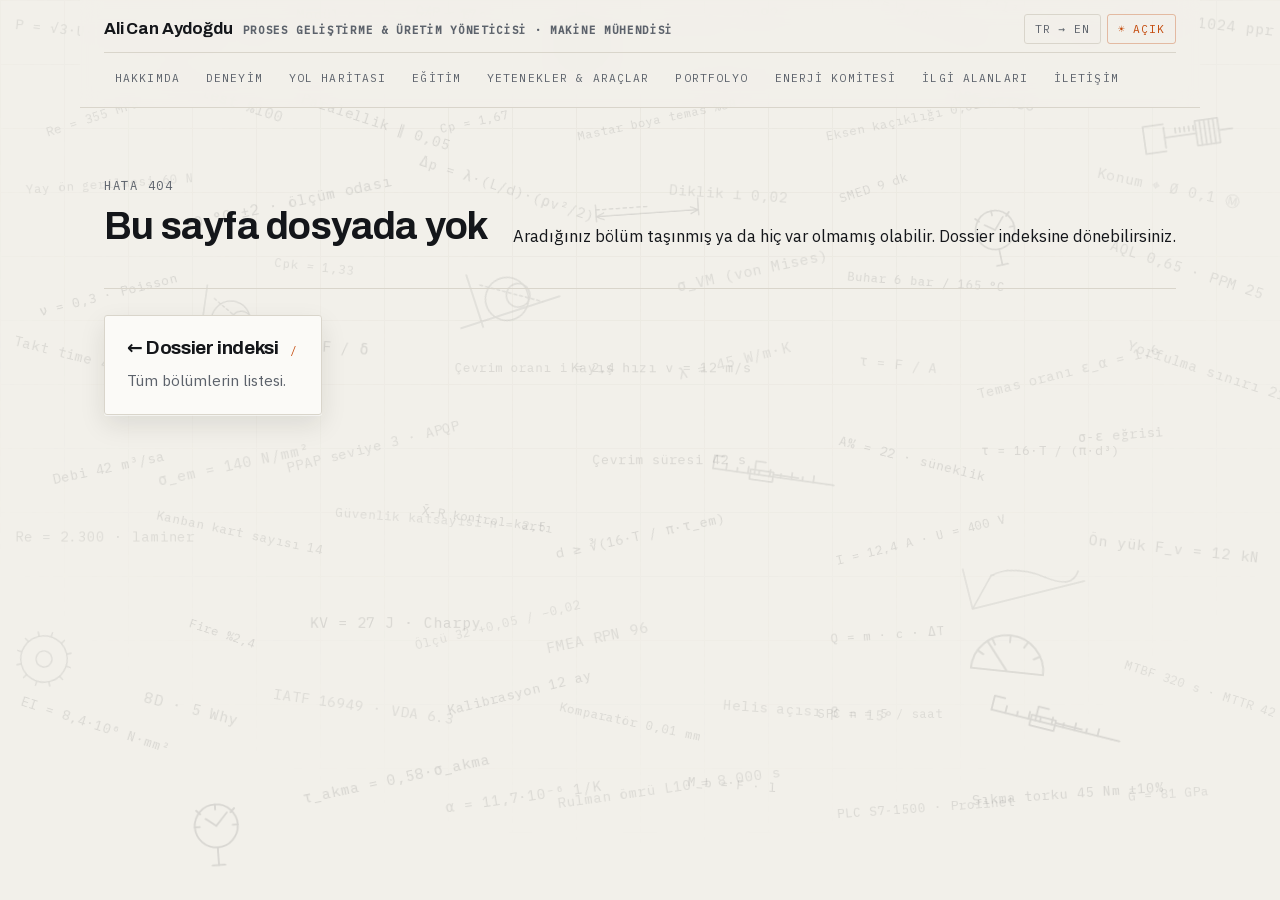
==== 404/index.html @ 9eba92d4 "CV sitesi yayını" ====
<!DOCTYPE html><!--kDsZsXUJKU2fgMjMszYcp--><html lang="tr" data-tema="karanlik"><head><meta charSet="utf-8"/><meta name="viewport" content="width=device-width, initial-scale=1"/><link rel="preload" href="/_next/static/media/1a4aa50920b5315c-s.p.woff2" as="font" crossorigin="" type="font/woff2"/><link rel="preload" href="/_next/static/media/23d669af23d19c95-s.p.woff2" as="font" crossorigin="" type="font/woff2"/><link rel="preload" href="/_next/static/media/26d4368bf94c0ec4-s.p.woff2" as="font" crossorigin="" type="font/woff2"/><link rel="preload" href="/_next/static/media/2801417b65625cf5-s.p.woff2" as="font" crossorigin="" type="font/woff2"/><link rel="preload" href="/_next/static/media/92eeb95d069020cc-s.p.woff2" as="font" crossorigin="" type="font/woff2"/><link rel="preload" href="/_next/static/media/98e207f02528a563-s.p.woff2" as="font" crossorigin="" type="font/woff2"/><link rel="preload" href="/_next/static/media/99dcf268bda04fe5-s.p.woff2" as="font" crossorigin="" type="font/woff2"/><link rel="preload" href="/_next/static/media/d3ebbfd689654d3a-s.p.woff2" as="font" crossorigin="" type="font/woff2"/><link rel="stylesheet" href="/_next/static/css/13d49edf3a3dac45.css" data-precedence="next"/><link rel="preload" as="script" fetchPriority="low" href="/_next/static/chunks/webpack-0aae440acfa3b4bb.js"/><script src="/_next/static/chunks/4bd1b696-c023c6e3521b1417.js" async=""></script><script src="/_next/static/chunks/255-a7ba4d37dca2f1fa.js" async=""></script><script src="/_next/static/chunks/main-app-0b90527b60f380eb.js" async=""></script><script src="/_next/static/chunks/176-c4a8215ca4d82670.js" async=""></script><script src="/_next/static/chunks/206-6b23e77110c1c0a1.js" async=""></script><script src="/_next/static/chunks/app/layout-c74ab268e3fa7f1e.js" async=""></script><script src="/_next/static/chunks/app/not-found-e77cf2601d619c3d.js" async=""></script><meta name="robots" content="noindex"/><meta name="next-size-adjust" content=""/><meta name="theme-color" media="(prefers-color-scheme: dark)" content="#0c0e11"/><meta name="theme-color" media="(prefers-color-scheme: light)" content="#f2f0ea"/><title>Ali Can Aydoğdu — Proses Geliştirme &amp; Üretim Yöneticisi · Makine Mühendisi</title><meta name="description" content="11 yıllık otomotiv deneyimi: proses optimizasyonu, üretim yönetimi ve özel makine tasarımı. Robotik otomasyon hatları, fabrika kurulumları ve güneş enerji santrali projeleri."/><meta name="application-name" content="Ali Can Aydoğdu — CV"/><meta name="author" content="Ali Can Aydoğdu"/><meta name="keywords" content="makine mühendisi,mechanical engineer,proses geliştirme,üretim yönetimi,otomotiv,CAPEX,robotik otomasyon,Bursa,CV,özgeçmiş"/><meta name="robots" content="index, follow"/><meta property="og:title" content="Ali Can Aydoğdu — Proses Geliştirme &amp; Üretim Yöneticisi · Makine Mühendisi"/><meta property="og:description" content="11 yıllık otomotiv deneyimi: proses optimizasyonu, üretim yönetimi ve özel makine tasarımı. Robotik otomasyon hatları, fabrika kurulumları ve güneş enerji santrali projeleri."/><meta property="og:url" content="https://alican-aydogdu.github.io/"/><meta property="og:site_name" content="Ali Can Aydoğdu"/><meta property="og:locale" content="tr_TR"/><meta property="og:image" content="https://alican-aydogdu.github.io/og.jpg"/><meta property="og:image:width" content="1200"/><meta property="og:image:height" content="630"/><meta property="og:image:alt" content="Ali Can Aydoğdu — Proses Geliştirme &amp; Üretim Yöneticisi · Makine Mühendisi"/><meta property="og:locale:alternate" content="en_US"/><meta property="og:type" content="profile"/><meta name="twitter:card" content="summary_large_image"/><meta name="twitter:title" content="Ali Can Aydoğdu — Proses Geliştirme &amp; Üretim Yöneticisi · Makine Mühendisi"/><meta name="twitter:description" content="11 yıllık otomotiv deneyimi: proses optimizasyonu, üretim yönetimi ve özel makine tasarımı. Robotik otomasyon hatları, fabrika kurulumları ve güneş enerji santrali projeleri."/><meta name="twitter:image" content="https://alican-aydogdu.github.io/og.jpg"/><link rel="icon" href="/favicon.svg"/><script src="/_next/static/chunks/polyfills-42372ed130431b0a.js" noModule=""></script></head><body class="__variable_29571e __variable_7dcaba __variable_6cf36b"><div hidden=""><!--$--><!--/$--></div><div class="sembol-katmani" aria-hidden="true"><span class="sembol sembol--genis" style="left:62.6%;top:12.1%;transform:rotate(-12deg) scale(0.8);opacity:0.11399999999999999"><span class="sembol-metin">Eksen kaçıklığı 0,02 mm</span></span><span class="sembol" style="left:87%;top:41.3%;transform:rotate(18deg) scale(0.93);opacity:0.10200000000000001"><span class="sembol-metin">Yorfulma sınırı 210 N/mm²</span></span><span class="sembol sembol--genis" style="left:12.5%;top:2.8%;transform:rotate(-8deg) scale(0.83);opacity:0.132"><span class="sembol-metin">Ra 0,8 · Rz 4</span></span><span class="sembol" style="left:22.8%;top:12.5%;transform:rotate(18deg) scale(0.93);opacity:0.126"><span class="sembol-metin">Paralellik ∥ 0,05</span></span><span class="sembol sembol--genis" style="left:0.5%;top:38.6%;transform:rotate(14deg) scale(0.91);opacity:0.11399999999999999"><span class="sembol-metin">Takt time 48 s</span></span><span class="sembol" style="left:87.4%;top:87.2%;transform:rotate(-4deg) scale(0.82);opacity:0.108"><span class="sembol-metin">G = 81 GPa</span></span><span class="sembol sembol--genis" style="left:30.8%;top:68.4%;transform:rotate(-14deg) scale(0.82);opacity:0.096"><span class="sembol-metin">Ölçü 32 +0,05 / −0,02</span></span><span class="sembol" style="left:23.2%;top:85.6%;transform:rotate(-12deg) scale(0.96);opacity:0.132"><span class="sembol-metin">τ_akma = 0,58·σ_akma</span></span><span class="sembol sembol--genis" style="left:0.5%;top:58.7%;transform:rotate(0deg) scale(0.91);opacity:0.10200000000000001"><span class="sembol-metin">Re = 2.300 · laminer</span></span><span class="sembol" style="left:75.3%;top:40.3%;transform:rotate(-14deg) scale(0.9);opacity:0.10200000000000001"><span class="sembol-metin">Temas oranı ε_α = 1,6</span></span><span class="sembol sembol--genis" style="left:44.7%;top:21.4%;transform:rotate(-4deg) scale(0.8);opacity:0.126"><svg viewBox="0 0 140 30" width="150" height="32" fill="none" stroke="currentColor" stroke-width="1.4" stroke-linecap="round" stroke-linejoin="round"><path d="M10 6 V26"></path><path d="M130 6 V26"></path><path d="M10 20 H130"></path><path d="M19 16 L10 20 L19 24"></path><path d="M121 16 L130 20 L121 24"></path><path d="M10 12 H70" stroke-dasharray="4 4"></path></svg></span><span class="sembol" style="left:85.3%;top:19.9%;transform:rotate(12deg) scale(0.95);opacity:0.096"><span class="sembol-metin">Konum ⌖ Ø 0,1 Ⓜ</span></span><span class="sembol sembol--genis" style="left:33.6%;top:12.5%;transform:rotate(-12deg) scale(0.79);opacity:0.126"><span class="sembol-metin">Cp = 1,67</span></span><span class="sembol" style="left:63.8%;top:88.8%;transform:rotate(-4deg) scale(0.82);opacity:0.12"><span class="sembol-metin">PLC S7-1500 · Profinet</span></span><span class="sembol sembol--genis" style="left:22.1%;top:0.7%;transform:rotate(0deg) scale(0.87);opacity:0.132"><span class="sembol-metin">Modül m = 2 · z₁ = 17</span></span><span class="sembol" style="left:66.4%;top:0.8%;transform:rotate(18deg) scale(0.8);opacity:0.126"><span class="sembol-metin">k = 2.400 W/m²K</span></span><span class="sembol sembol--genis" style="left:14%;top:21.5%;transform:rotate(-12deg) scale(0.97);opacity:0.132"><span class="sembol-metin">20 °C ±2 · ölçüm odası</span></span><span class="sembol" style="left:10.6%;top:58.2%;transform:rotate(12deg) scale(0.82);opacity:0.11399999999999999"><span class="sembol-metin">Kanban kart sayısı 14</span></span><span class="sembol sembol--genis" style="left:34.6%;top:28.5%;transform:rotate(-18deg) scale(0.98);opacity:0.108"><svg viewBox="0 0 120 70" width="120" height="72" fill="none" stroke="currentColor" stroke-width="1.4" stroke-linecap="round" stroke-linejoin="round"><path d="M8 56 H114"></path><path d="M30 6 V62"></path><circle cx="62" cy="42" r="22"></circle><circle cx="74" cy="42" r="12"></circle><path d="M40 20 L96 56" stroke-dasharray="3 3"></path></svg></span><span class="sembol" style="left:45.3%;top:50.1%;transform:rotate(0deg) scale(0.86);opacity:0.126"><span class="sembol-metin">Çevrim süresi 42 s</span></span><span class="sembol sembol--genis" style="left:66.7%;top:39.6%;transform:rotate(6deg) scale(0.88);opacity:0.10200000000000001"><span class="sembol-metin">τ = F / A</span></span><span class="sembol" style="left:74.2%;top:60.5%;transform:rotate(-14deg) scale(0.93);opacity:0.096"><svg viewBox="0 0 140 60" width="140" height="62" fill="none" stroke="currentColor" stroke-width="1.4" stroke-linecap="round" stroke-linejoin="round"><path d="M12 8 V52 H136"></path><path d="M12 52 L40 22"></path><path d="M40 22 C46 21 52 20 58 21"></path><path d="M58 21 C74 24 86 30 96 38"></path><path d="M96 38 C104 44 110 47 116 48"></path><path d="M116 48 C122 49 128 46 132 40"></path><path d="M40 22 H44" stroke-dasharray="3 3"></path></svg></span><span class="sembol sembol--genis" style="left:34%;top:76%;transform:rotate(-14deg) scale(0.88);opacity:0.132"><span class="sembol-metin">Kalibrasyon 12 ay</span></span><span class="sembol" style="left:85.8%;top:76%;transform:rotate(18deg) scale(0.8);opacity:0.10200000000000001"><span class="sembol-metin">MTBF 320 s · MTTR 42 dk</span></span><span class="sembol sembol--genis" style="left:83.7%;top:47.3%;transform:rotate(-4deg) scale(0.86);opacity:0.12"><span class="sembol-metin">σ-ε eğrisi</span></span><span class="sembol" style="left:63.4%;top:59%;transform:rotate(-14deg) scale(0.8);opacity:0.126"><span class="sembol-metin">I = 12,4 A · U = 400 V</span></span><span class="sembol sembol--genis" style="left:75.5%;top:49.1%;transform:rotate(0deg) scale(0.82);opacity:0.126"><span class="sembol-metin">τ = 16·T / (π·d³)</span></span><span class="sembol" style="left:42.6%;top:86.5%;transform:rotate(-8deg) scale(0.91);opacity:0.108"><span class="sembol-metin">Rulman ömrü L10 = 8.000 s</span></span><span class="sembol sembol--genis" style="left:43.2%;top:12.3%;transform:rotate(-12deg) scale(0.78);opacity:0.12"><span class="sembol-metin">Mastar boya temas %80</span></span><span class="sembol" style="left:3.4%;top:51%;transform:rotate(-12deg) scale(0.89);opacity:0.12"><span class="sembol-metin">Debi 42 m³/sa</span></span><span class="sembol sembol--genis" style="left:42.4%;top:69.9%;transform:rotate(-12deg) scale(0.96);opacity:0.108"><span class="sembol-metin">FMEA RPN 96</span></span><span class="sembol" style="left:31.9%;top:20%;transform:rotate(18deg) scale(0.92);opacity:0.12"><span class="sembol-metin">Δp = λ·(L/d)·(ρv²/2)</span></span><span class="sembol sembol--genis" style="left:13.9%;top:69.4%;transform:rotate(18deg) scale(0.78);opacity:0.132"><span class="sembol-metin">Fire %2,4</span></span><span class="sembol" style="left:12%;top:50.7%;transform:rotate(-12deg) scale(0.97);opacity:0.10200000000000001"><span class="sembol-metin">σ_em = 140 N/mm²</span></span><span class="sembol sembol--genis" style="left:0.5%;top:2.6%;transform:rotate(6deg) scale(0.89);opacity:0.108"><span class="sembol-metin">P = √3·U·I·cos φ</span></span><span class="sembol" style="left:53%;top:86.2%;transform:rotate(4deg) scale(0.82);opacity:0.126"><span class="sembol-metin">M_b = F · l</span></span><span class="sembol sembol--genis" style="left:23.9%;top:68.2%;transform:rotate(0deg) scale(0.96);opacity:0.132"><span class="sembol-metin">KV = 27 J · Charpy</span></span><span class="sembol" style="left:62.6%;top:78.3%;transform:rotate(0deg) scale(0.79);opacity:0.108"><span class="sembol-metin">SPC n = 5 / saat</span></span><span class="sembol sembol--genis" style="left:34.1%;top:39.9%;transform:rotate(0deg) scale(0.81);opacity:0.11399999999999999"><span class="sembol-metin">Çevrim oranı i = 2,4</span></span><span class="sembol" style="left:64.8%;top:19.9%;transform:rotate(-18deg) scale(0.8);opacity:0.126"><span class="sembol-metin">SMED 9 dk</span></span><span class="sembol sembol--genis" style="left:55.8%;top:78%;transform:rotate(4deg) scale(0.9);opacity:0.10200000000000001"><span class="sembol-metin">Helis açısı β = 15°</span></span><span class="sembol" style="left:22%;top:37.6%;transform:rotate(4deg) scale(0.96);opacity:0.132"><span class="sembol-metin">k = F / δ</span></span><span class="sembol sembol--genis" style="left:24.4%;top:56.8%;transform:rotate(4deg) scale(0.82);opacity:0.10200000000000001"><span class="sembol-metin">Güvenlik katsayısı n = 2,5</span></span><span class="sembol" style="left:12.5%;top:10%;transform:rotate(18deg) scale(0.96);opacity:0.11399999999999999"><span class="sembol-metin">EOL test %100</span></span><span class="sembol sembol--genis" style="left:13.8%;top:88.4%;transform:rotate(-4deg) scale(0.95);opacity:0.132"><svg viewBox="0 0 60 60" width="80" height="80" fill="none" stroke="currentColor" stroke-width="1.4" stroke-linecap="round" stroke-linejoin="round"><circle cx="30" cy="22" r="17"></circle><path d="M30 5 L30 9"></path><path d="M45 9 L42 12"></path><path d="M15 9 L18 12"></path><path d="M47 22 L43 22"></path><path d="M13 22 L17 22"></path><path d="M30 22 L39 12"></path><path d="M30 22 L22 16"></path><path d="M30 39 V53"></path><path d="M25 53 H35"></path></svg></span><span class="sembol" style="left:2.6%;top:12.1%;transform:rotate(-18deg) scale(0.82);opacity:0.108"><span class="sembol-metin">Re = 355 MPa</span></span><span class="sembol sembol--genis" style="left:76.3%;top:77.4%;transform:rotate(14deg) scale(0.95);opacity:0.132"><svg viewBox="0 0 120 40" width="150" height="50" fill="none" stroke="currentColor" stroke-width="1.4" stroke-linecap="round" stroke-linejoin="round"><path d="M8 22 H112"></path><path d="M20 22 V16"></path><path d="M30 22 V18.5"></path><path d="M40 22 V16"></path><path d="M50 22 V18.5"></path><path d="M60 22 V16"></path><path d="M70 22 V18.5"></path><path d="M80 22 V16"></path><path d="M90 22 V18.5"></path><path d="M100 22 V16"></path><path d="M8 22 V10 H17"></path><path d="M46 22 V10 H55"></path><path d="M42 18 H63 V27 H42 Z"></path><path d="M112 22 H119"></path><path d="M63 20 H86"></path></svg></span><span class="sembol" style="left:31.8%;top:0.5%;transform:rotate(6deg) scale(0.8);opacity:0.132"><span class="sembol-metin">C/P = 6,2</span></span><span class="sembol sembol--genis" style="left:51.9%;top:0.9%;transform:rotate(-4deg) scale(0.94);opacity:0.11399999999999999"><span class="sembol-metin">cos φ = 0,92</span></span><span class="sembol" style="left:63.9%;top:69.5%;transform:rotate(-4deg) scale(0.82);opacity:0.126"><span class="sembol-metin">Q = m · c · ΔT</span></span><span class="sembol sembol--genis" style="left:52.6%;top:29.1%;transform:rotate(-12deg) scale(0.97);opacity:0.108"><span class="sembol-metin">σ_VM (von Mises)</span></span><span class="sembol" style="left:11.1%;top:77.8%;transform:rotate(14deg) scale(0.98);opacity:0.12"><span class="sembol-metin">8D · 5 Why</span></span><span class="sembol sembol--genis" style="left:53.2%;top:8.7%;transform:rotate(0deg) scale(0.82);opacity:0.108"><span class="sembol-metin">σ = M / W</span></span><span class="sembol" style="left:51.9%;top:20.6%;transform:rotate(4deg) scale(0.93);opacity:0.108"><span class="sembol-metin">Diklik ⊥ 0,02</span></span><span class="sembol sembol--genis" style="left:74.8%;top:22.1%;transform:rotate(-12deg) scale(0.86);opacity:0.12"><svg viewBox="0 0 60 60" width="80" height="80" fill="none" stroke="currentColor" stroke-width="1.4" stroke-linecap="round" stroke-linejoin="round"><circle cx="30" cy="22" r="17"></circle><path d="M30 5 L30 9"></path><path d="M45 9 L42 12"></path><path d="M15 9 L18 12"></path><path d="M47 22 L43 22"></path><path d="M13 22 L17 22"></path><path d="M30 22 L39 12"></path><path d="M30 22 L22 16"></path><path d="M30 39 V53"></path><path d="M25 53 H35"></path></svg></span><span class="sembol" style="left:31.5%;top:56.8%;transform:rotate(8deg) scale(0.78);opacity:0.132"><span class="sembol-metin">X̄-R kontrol kartı</span></span><span class="sembol sembol--genis" style="left:75.3%;top:69.1%;transform:rotate(6deg) scale(0.93);opacity:0.10200000000000001"><svg viewBox="0 0 60 40" width="90" height="60" fill="none" stroke="currentColor" stroke-width="1.4" stroke-linecap="round" stroke-linejoin="round"><path d="M4 34 A26 26 0 0 1 56 34"></path><path d="M4 34 H56"></path><path d="M7.5 21.0 L11.8 23.5"></path><path d="M17.0 11.5 L19.5 15.8"></path><path d="M30.0 8.0 L30.0 13.0"></path><path d="M43.0 11.5 L40.5 15.8"></path><path d="M52.5 21.0 L48.2 23.5"></path><path d="M30 34 L14 14"></path></svg></span><span class="sembol" style="left:11.2%;top:37.7%;transform:rotate(14deg) scale(0.96);opacity:0.12"><svg viewBox="0 0 80 80" width="76" height="76" fill="none" stroke="currentColor" stroke-width="1.4" stroke-linecap="round" stroke-linejoin="round"><circle cx="40" cy="40" r="30"></circle><circle cx="40" cy="40" r="20"></circle><circle cx="40" cy="40" r="11"></circle><circle cx="65.0" cy="40.0" r="3.4"></circle><circle cx="57.7" cy="57.7" r="3.4"></circle><circle cx="40.0" cy="65.0" r="3.4"></circle><circle cx="22.3" cy="57.7" r="3.4"></circle><circle cx="15.0" cy="40.0" r="3.4"></circle><circle cx="22.3" cy="22.3" r="3.4"></circle><circle cx="40.0" cy="15.0" r="3.4"></circle><circle cx="57.7" cy="22.3" r="3.4"></circle></svg></span><span class="sembol sembol--genis" style="left:84.8%;top:60%;transform:rotate(6deg) scale(0.96);opacity:0.12"><span class="sembol-metin">Ön yük F_v = 12 kN</span></span><span class="sembol" style="left:74.2%;top:10.2%;transform:rotate(8deg) scale(0.92);opacity:0.12"><span class="sembol-metin">OEE = %86</span></span><span class="sembol sembol--genis" style="left:20.7%;top:77.5%;transform:rotate(8deg) scale(0.92);opacity:0.10200000000000001"><span class="sembol-metin">IATF 16949 · VDA 6.3</span></span><span class="sembol" style="left:86.2%;top:29%;transform:rotate(18deg) scale(0.95);opacity:0.108"><span class="sembol-metin">AQL 0,65 · PPM 25</span></span><span class="sembol sembol--genis" style="left:21.4%;top:48.7%;transform:rotate(-14deg) scale(0.9);opacity:0.108"><span class="sembol-metin">PPAP seviye 3 · APQP</span></span><span class="sembol" style="left:74.9%;top:87.2%;transform:rotate(-4deg) scale(0.88);opacity:0.132"><span class="sembol-metin">Sıkma torku 45 Nm ±10%</span></span><span class="sembol sembol--genis" style="left:87.4%;top:11.8%;transform:rotate(-8deg) scale(0.91);opacity:0.108"><svg viewBox="0 0 120 44" width="150" height="55" fill="none" stroke="currentColor" stroke-width="1.4" stroke-linecap="round" stroke-linejoin="round"><path d="M34 10 H16 V34 H34"></path><path d="M34 13 V31"></path><path d="M34 22 H62"></path><path d="M62 11 H82 V33 H62 Z"></path><path d="M66 11 V33"></path><path d="M70 11 V33"></path><path d="M74 11 V33"></path><path d="M78 11 V33"></path><path d="M82 22 H94"></path><path d="M44 15 V19"></path><path d="M48 15 V19"></path><path d="M52 15 V19"></path><path d="M56 15 V19"></path><path d="M60 15 V19"></path></svg></span><span class="sembol" style="left:64.6%;top:30.3%;transform:rotate(4deg) scale(0.8);opacity:0.132"><span class="sembol-metin">Buhar 6 bar / 165 °C</span></span><span class="sembol sembol--genis" style="left:0.5%;top:19.4%;transform:rotate(-4deg) scale(0.81);opacity:0.096"><span class="sembol-metin">Yay ön gerilmesi 60 N</span></span><span class="sembol" style="left:42.3%;top:58.5%;transform:rotate(-12deg) scale(0.87);opacity:0.126"><span class="sembol-metin">d ≥ ∛(16·T / π·τ_em)</span></span><span class="sembol sembol--genis" style="left:54.3%;top:49.9%;transform:rotate(8deg) scale(0.88);opacity:0.10200000000000001"><svg viewBox="0 0 120 40" width="150" height="50" fill="none" stroke="currentColor" stroke-width="1.4" stroke-linecap="round" stroke-linejoin="round"><path d="M8 22 H112"></path><path d="M20 22 V16"></path><path d="M30 22 V18.5"></path><path d="M40 22 V16"></path><path d="M50 22 V18.5"></path><path d="M60 22 V16"></path><path d="M70 22 V18.5"></path><path d="M80 22 V16"></path><path d="M90 22 V18.5"></path><path d="M100 22 V16"></path><path d="M8 22 V10 H17"></path><path d="M46 22 V10 H55"></path><path d="M42 18 H63 V27 H42 Z"></path><path d="M112 22 H119"></path><path d="M63 20 H86"></path></svg></span><span class="sembol" style="left:0.5%;top:69%;transform:rotate(-12deg) scale(0.94);opacity:0.10200000000000001"><svg viewBox="0 0 80 80" width="76" height="76" fill="none" stroke="currentColor" stroke-width="1.4" stroke-linecap="round" stroke-linejoin="round"><circle cx="40" cy="40" r="26"></circle><circle cx="40" cy="40" r="9"></circle><path d="M66.0 40.0 L71.0 40.0"></path><path d="M62.5 53.0 L66.8 55.5"></path><path d="M53.0 62.5 L55.5 66.8"></path><path d="M40.0 66.0 L40.0 71.0"></path><path d="M27.0 62.5 L24.5 66.8"></path><path d="M17.5 53.0 L13.2 55.5"></path><path d="M14.0 40.0 L9.0 40.0"></path><path d="M17.5 27.0 L13.2 24.5"></path><path d="M27.0 17.5 L24.5 13.2"></path><path d="M40.0 14.0 L40.0 9.0"></path><path d="M53.0 17.5 L55.5 13.2"></path><path d="M62.5 27.0 L66.8 24.5"></path></svg></span><span class="sembol sembol--genis" style="left:0.5%;top:79.6%;transform:rotate(18deg) scale(0.87);opacity:0.12"><span class="sembol-metin">EI = 8,4·10⁶ N·mm²</span></span><span class="sembol" style="left:42.3%;top:79.2%;transform:rotate(12deg) scale(0.81);opacity:0.11399999999999999"><span class="sembol-metin">Komparatör 0,01 mm</span></span><span class="sembol sembol--genis" style="left:1.9%;top:31.8%;transform:rotate(-14deg) scale(0.84);opacity:0.132"><span class="sembol-metin">ν = 0,3 · Poisson</span></span><span class="sembol" style="left:87.4%;top:1.5%;transform:rotate(6deg) scale(0.96);opacity:0.11399999999999999"><span class="sembol-metin">Encoder 1024 ppr</span></span><span class="sembol sembol--genis" style="left:34.3%;top:87.6%;transform:rotate(-8deg) scale(0.93);opacity:0.11399999999999999"><span class="sembol-metin">α = 11,7·10⁻⁶ 1/K</span></span><span class="sembol" style="left:64.3%;top:50%;transform:rotate(14deg) scale(0.84);opacity:0.132"><span class="sembol-metin">A% = 22 · süneklik</span></span><span class="sembol sembol--genis" style="left:43.5%;top:39.9%;transform:rotate(0deg) scale(0.87);opacity:0.126"><span class="sembol-metin">Kayış hızı v = 12 m/s</span></span><span class="sembol" style="left:42.5%;top:0.5%;transform:rotate(4deg) scale(0.96);opacity:0.096"><svg viewBox="0 0 80 80" width="76" height="76" fill="none" stroke="currentColor" stroke-width="1.4" stroke-linecap="round" stroke-linejoin="round"><circle cx="40" cy="40" r="30"></circle><circle cx="40" cy="40" r="20"></circle><circle cx="40" cy="40" r="11"></circle><circle cx="65.0" cy="40.0" r="3.4"></circle><circle cx="57.7" cy="57.7" r="3.4"></circle><circle cx="40.0" cy="65.0" r="3.4"></circle><circle cx="22.3" cy="57.7" r="3.4"></circle><circle cx="15.0" cy="40.0" r="3.4"></circle><circle cx="22.3" cy="22.3" r="3.4"></circle><circle cx="40.0" cy="15.0" r="3.4"></circle><circle cx="57.7" cy="22.3" r="3.4"></circle></svg></span><span class="sembol sembol--genis" style="left:20.7%;top:28.7%;transform:rotate(6deg) scale(0.81);opacity:0.10200000000000001"><span class="sembol-metin">Cpk = 1,33</span></span><span class="sembol" style="left:73.2%;top:0.6%;transform:rotate(18deg) scale(0.87);opacity:0.096"><span class="sembol-metin">δ = F·l³ / (3·E·I)</span></span><span class="sembol sembol--genis" style="left:52.7%;top:39.1%;transform:rotate(-14deg) scale(0.97);opacity:0.096"><span class="sembol-metin">λ = 45 W/m·K</span></span><span class="sembol" style="left:13.3%;top:30.9%;transform:rotate(8deg) scale(0.88);opacity:0.108"><svg viewBox="0 0 120 70" width="120" height="72" fill="none" stroke="currentColor" stroke-width="1.4" stroke-linecap="round" stroke-linejoin="round"><path d="M8 56 H114"></path><path d="M30 6 V62"></path><circle cx="62" cy="42" r="22"></circle><circle cx="74" cy="42" r="12"></circle><path d="M40 20 L96 56" stroke-dasharray="3 3"></path></svg></span></div><div class="kabuk"><header class="ustbar"><a class="marka" href="/">Ali Can Aydoğdu<span>Proses Geliştirme &amp; Üretim Yöneticisi · Makine Mühendisi</span></a><nav class="ust-nav" aria-label="Bölümler"><a data-aktif="0" href="/hakkimda/">Hakkımda</a><a data-aktif="0" href="/deneyim/">Deneyim</a><a data-aktif="0" href="/yol-haritasi/">Yol Haritası</a><a data-aktif="0" href="/egitim/">Eğitim</a><a data-aktif="0" href="/yetenekler/">Yetenekler &amp; Araçlar</a><a data-aktif="0" href="/portfolyo/">Portfolyo</a><a data-aktif="0" href="/enerji/">Enerji Komitesi</a><a data-aktif="0" href="/ilgi/">İlgi Alanları</a><a data-aktif="0" href="/iletisim/">İletişim</a></nav><div class="anahtarlar"><button type="button" class="anahtar" data-acik="0" aria-label="Dili değiştir (TR → EN)">TR → EN</button><button type="button" class="anahtar" data-acik="0" aria-label="Temayı değiştir">☾ Koyu</button></div></header><main><section class="sayfa-giris"><div class="sayfa-basligi"><div><span class="mono">Hata 404</span><h2>Bu sayfa dosyada yok</h2></div><p>Aradığınız bölüm taşınmış ya da hiç var olmamış olabilir. Dossier indeksine dönebilirsiniz.</p></div><a class="kart kart-baglanti" style="display:inline-block" href="/"><div class="kart-baslik"><h3>← Dossier indeksi</h3><span class="kod">/</span></div><p>Tüm bölümlerin listesi.</p></a></section><!--$--><!--/$--></main></div><script src="/_next/static/chunks/webpack-0aae440acfa3b4bb.js" id="_R_" async=""></script><script>(self.__next_f=self.__next_f||[]).push([0])</script><script>self.__next_f.push([1,"1:\"$Sreact.fragment\"\n2:I[206,[\"176\",\"static/chunks/176-c4a8215ca4d82670.js\",\"206\",\"static/chunks/206-6b23e77110c1c0a1.js\",\"177\",\"static/chunks/app/layout-c74ab268e3fa7f1e.js\"],\"Saglayici\"]\n49:I[7150,[],\"\"]\n:HL[\"/_next/static/media/1a4aa50920b5315c-s.p.woff2\",\"font\",{\"crossOrigin\":\"\",\"type\":\"font/woff2\"}]\n:HL[\"/_next/static/media/23d669af23d19c95-s.p.woff2\",\"font\",{\"crossOrigin\":\"\",\"type\":\"font/woff2\"}]\n:HL[\"/_next/static/media/26d4368bf94c0ec4-s.p.woff2\",\"font\",{\"crossOrigin\":\"\",\"type\":\"font/woff2\"}]\n:HL[\"/_next/static/media/2801417b65625cf5-s.p.woff2\",\"font\",{\"crossOrigin\":\"\",\"type\":\"font/woff2\"}]\n:HL[\"/_next/static/media/92eeb95d069020cc-s.p.woff2\",\"font\",{\"crossOrigin\":\"\",\"type\":\"font/woff2\"}]\n:HL[\"/_next/static/media/98e207f02528a563-s.p.woff2\",\"font\",{\"crossOrigin\":\"\",\"type\":\"font/woff2\"}]\n:HL[\"/_next/static/media/99dcf268bda04fe5-s.p.woff2\",\"font\",{\"crossOrigin\":\"\",\"type\":\"font/woff2\"}]\n:HL[\"/_next/static/media/d3ebbfd689654d3a-s.p.woff2\",\"font\",{\"crossOrigin\":\"\",\"type\":\"font/woff2\"}]\n:HL[\"/_next/static/css/13d49edf3a3dac45.css\",\"style\"]\n"])</script><script>self.__next_f.push([1,"0:{\"P\":null,\"b\":\"kDsZsXUJKU2fgMjMszYcp\",\"p\":\"\",\"c\":[\"\",\"_not-found\",\"\"],\"i\":false,\"f\":[[[\"\",{\"children\":[\"/_not-found\",{\"children\":[\"__PAGE__\",{}]}]},\"$undefined\",\"$undefined\",true],[\"\",[\"$\",\"$1\",\"c\",{\"children\":[[[\"$\",\"link\",\"0\",{\"rel\":\"stylesheet\",\"href\":\"/_next/static/css/13d49edf3a3dac45.css\",\"precedence\":\"next\",\"crossOrigin\":\"$undefined\",\"nonce\":\"$undefined\"}]],[\"$\",\"html\",null,{\"lang\":\"tr\",\"data-tema\":\"karanlik\",\"suppressHydrationWarning\":true,\"children\":[\"$\",\"body\",null,{\"className\":\"__variable_29571e __variable_7dcaba __variable_6cf36b\",\"children\":[\"$\",\"$L2\",null,{\"children\":[[\"$\",\"div\",null,{\"className\":\"sembol-katmani\",\"aria-hidden\":\"true\",\"children\":[[\"$\",\"span\",\"0\",{\"className\":\"sembol sembol--genis\",\"style\":{\"left\":\"62.6%\",\"top\":\"12.1%\",\"transform\":\"rotate(-12deg) scale(0.8)\",\"opacity\":0.11399999999999999},\"children\":[\"$\",\"span\",null,{\"className\":\"sembol-metin\",\"children\":\"Eksen kaçıklığı 0,02 mm\"}]}],[\"$\",\"span\",\"1\",{\"className\":\"sembol\",\"style\":{\"left\":\"87%\",\"top\":\"41.3%\",\"transform\":\"rotate(18deg) scale(0.93)\",\"opacity\":0.10200000000000001},\"children\":[\"$\",\"span\",null,{\"className\":\"sembol-metin\",\"children\":\"Yorfulma sınırı 210 N/mm²\"}]}],[\"$\",\"span\",\"2\",{\"className\":\"sembol sembol--genis\",\"style\":{\"left\":\"12.5%\",\"top\":\"2.8%\",\"transform\":\"rotate(-8deg) scale(0.83)\",\"opacity\":0.132},\"children\":[\"$\",\"span\",null,{\"className\":\"sembol-metin\",\"children\":\"Ra 0,8 · Rz 4\"}]}],[\"$\",\"span\",\"3\",{\"className\":\"sembol\",\"style\":{\"left\":\"22.8%\",\"top\":\"12.5%\",\"transform\":\"rotate(18deg) scale(0.93)\",\"opacity\":0.126},\"children\":[\"$\",\"span\",null,{\"className\":\"sembol-metin\",\"children\":\"Paralellik ∥ 0,05\"}]}],[\"$\",\"span\",\"4\",{\"className\":\"sembol sembol--genis\",\"style\":{\"left\":\"0.5%\",\"top\":\"38.6%\",\"transform\":\"rotate(14deg) scale(0.91)\",\"opacity\":0.11399999999999999},\"children\":[\"$\",\"span\",null,{\"className\":\"sembol-metin\",\"children\":\"Takt time 48 s\"}]}],[\"$\",\"span\",\"5\",{\"className\":\"sembol\",\"style\":{\"left\":\"87.4%\",\"top\":\"87.2%\",\"transform\":\"rotate(-4deg) scale(0.82)\",\"opacity\":0.108},\"children\":[\"$\",\"span\",null,{\"className\":\"sembol-metin\",\"children\":\"G = 81 GPa\"}]}],[\"$\",\"span\",\"6\",{\"className\":\"sembol sembol--genis\",\"style\":{\"left\":\"30.8%\",\"top\":\"68.4%\",\"transform\":\"rotate(-14deg) scale(0.82)\",\"opacity\":0.096},\"children\":[\"$\",\"span\",null,{\"className\":\"sembol-metin\",\"children\":\"Ölçü 32 +0,05 / −0,02\"}]}],[\"$\",\"span\",\"7\",{\"className\":\"sembol\",\"style\":{\"left\":\"23.2%\",\"top\":\"85.6%\",\"transform\":\"rotate(-12deg) scale(0.96)\",\"opacity\":0.132},\"children\":[\"$\",\"span\",null,{\"className\":\"sembol-metin\",\"children\":\"τ_akma = 0,58·σ_akma\"}]}],[\"$\",\"span\",\"8\",{\"className\":\"sembol sembol--genis\",\"style\":{\"left\":\"0.5%\",\"top\":\"58.7%\",\"transform\":\"rotate(0deg) scale(0.91)\",\"opacity\":0.10200000000000001},\"children\":[\"$\",\"span\",null,{\"className\":\"sembol-metin\",\"children\":\"Re = 2.300 · laminer\"}]}],[\"$\",\"span\",\"9\",{\"className\":\"sembol\",\"style\":{\"left\":\"75.3%\",\"top\":\"40.3%\",\"transform\":\"rotate(-14deg) scale(0.9)\",\"opacity\":0.10200000000000001},\"children\":[\"$\",\"span\",null,{\"className\":\"sembol-metin\",\"children\":\"Temas oranı ε_α = 1,6\"}]}],[\"$\",\"span\",\"10\",{\"className\":\"sembol sembol--genis\",\"style\":{\"left\":\"44.7%\",\"top\":\"21.4%\",\"transform\":\"rotate(-4deg) scale(0.8)\",\"opacity\":0.126},\"children\":[\"$\",\"svg\",null,{\"viewBox\":\"0 0 140 30\",\"width\":\"150\",\"height\":\"32\",\"fill\":\"none\",\"stroke\":\"currentColor\",\"strokeWidth\":1.4,\"strokeLinecap\":\"round\",\"strokeLinejoin\":\"round\",\"children\":[[\"$\",\"path\",null,{\"d\":\"M10 6 V26\"}],[\"$\",\"path\",null,{\"d\":\"M130 6 V26\"}],[\"$\",\"path\",null,{\"d\":\"M10 20 H130\"}],[\"$\",\"path\",null,{\"d\":\"M19 16 L10 20 L19 24\"}],[\"$\",\"path\",null,{\"d\":\"M121 16 L130 20 L121 24\"}],[\"$\",\"path\",null,{\"d\":\"M10 12 H70\",\"strokeDasharray\":\"4 4\"}]]}]}],[\"$\",\"span\",\"11\",{\"className\":\"sembol\",\"style\":{\"left\":\"85.3%\",\"top\":\"19.9%\",\"transform\":\"rotate(12deg) scale(0.95)\",\"opacity\":0.096},\"children\":[\"$\",\"span\",null,{\"className\":\"sembol-metin\",\"children\":\"Konum ⌖ Ø 0,1 Ⓜ\"}]}],[\"$\",\"span\",\"12\",{\"className\":\"sembol sembol--genis\",\"style\":{\"left\":\"33.6%\",\"top\":\"12.5%\",\"transform\":\"rotate(-12deg) scale(0.79)\",\"opacity\":0.126},\"children\":[\"$\",\"span\",null,{\"className\":\"sembol-metin\",\"children\":\"Cp = 1,67\"}]}],[\"$\",\"span\",\"13\",{\"className\":\"sembol\",\"style\":{\"left\":\"63.8%\",\"top\":\"88.8%\",\"transform\":\"rotate(-4deg) scale(0.82)\",\"opacity\":0.12},\"children\":[\"$\",\"span\",null,{\"className\":\"sembol-metin\",\"children\":\"PLC S7-1500 · Profinet\"}]}],[\"$\",\"span\",\"14\",{\"className\":\"sembol sembol--genis\",\"style\":{\"left\":\"22.1%\",\"top\":\"0.7%\",\"transform\":\"rotate(0deg) scale(0.87)\",\"opacity\":0.132},\"children\":[\"$\",\"span\",null,{\"className\":\"sembol-metin\",\"children\":\"Modül m = 2 · z₁ = 17\"}]}],[\"$\",\"span\",\"15\",{\"className\":\"sembol\",\"style\":{\"left\":\"66.4%\",\"top\":\"0.8%\",\"transform\":\"rotate(18deg) scale(0.8)\",\"opacity\":0.126},\"children\":[\"$\",\"span\",null,{\"className\":\"sembol-metin\",\"children\":\"k = 2.400 W/m²K\"}]}],[\"$\",\"span\",\"16\",{\"className\":\"sembol sembol--genis\",\"style\":{\"left\":\"14%\",\"top\":\"21.5%\",\"transform\":\"rotate(-12deg) scale(0.97)\",\"opacity\":0.132},\"children\":\"$L3\"}],\"$L4\",\"$L5\",\"$L6\",\"$L7\",\"$L8\",\"$L9\",\"$La\",\"$Lb\",\"$Lc\",\"$Ld\",\"$Le\",\"$Lf\",\"$L10\",\"$L11\",\"$L12\",\"$L13\",\"$L14\",\"$L15\",\"$L16\",\"$L17\",\"$L18\",\"$L19\",\"$L1a\",\"$L1b\",\"$L1c\",\"$L1d\",\"$L1e\",\"$L1f\",\"$L20\",\"$L21\",\"$L22\",\"$L23\",\"$L24\",\"$L25\",\"$L26\",\"$L27\",\"$L28\",\"$L29\",\"$L2a\",\"$L2b\",\"$L2c\",\"$L2d\",\"$L2e\",\"$L2f\",\"$L30\",\"$L31\",\"$L32\",\"$L33\",\"$L34\",\"$L35\",\"$L36\",\"$L37\",\"$L38\",\"$L39\",\"$L3a\",\"$L3b\",\"$L3c\",\"$L3d\",\"$L3e\",\"$L3f\",\"$L40\",\"$L41\",\"$L42\",\"$L43\",\"$L44\"]}],\"$L45\"]}]}]}]]}],{\"children\":[\"/_not-found\",\"$L46\",{\"children\":[\"__PAGE__\",\"$L47\",{},null,false]},null,false]},null,false],\"$L48\",false]],\"m\":\"$undefined\",\"G\":[\"$49\",[]],\"s\":false,\"S\":true}\n"])</script><script>self.__next_f.push([1,"4a:I[2373,[\"176\",\"static/chunks/176-c4a8215ca4d82670.js\",\"206\",\"static/chunks/206-6b23e77110c1c0a1.js\",\"177\",\"static/chunks/app/layout-c74ab268e3fa7f1e.js\"],\"default\"]\n4b:I[9766,[],\"\"]\n4c:I[8924,[],\"\"]\n4d:I[3293,[\"176\",\"static/chunks/176-c4a8215ca4d82670.js\",\"206\",\"static/chunks/206-6b23e77110c1c0a1.js\",\"345\",\"static/chunks/app/not-found-e77cf2601d619c3d.js\"],\"default\"]\n4e:I[1959,[],\"ClientPageRoot\"]\n51:I[4431,[],\"OutletBoundary\"]\n53:I[5278,[],\"AsyncMetadataOutlet\"]\n55:I[4431,[],\"ViewportBoundary\"]\n57:I[4431,[],\"MetadataBoundary\"]\n58:\"$Sreact.suspense\"\n3:[\"$\",\"span\",null,{\"className\":\"sembol-metin\",\"children\":\"20 °C ±2 · ölçüm odası\"}]\n4:[\"$\",\"span\",\"17\",{\"className\":\"sembol\",\"style\":{\"left\":\"10.6%\",\"top\":\"58.2%\",\"transform\":\"rotate(12deg) scale(0.82)\",\"opacity\":0.11399999999999999},\"children\":[\"$\",\"span\",null,{\"className\":\"sembol-metin\",\"children\":\"Kanban kart sayısı 14\"}]}]\n5:[\"$\",\"span\",\"18\",{\"className\":\"sembol sembol--genis\",\"style\":{\"left\":\"34.6%\",\"top\":\"28.5%\",\"transform\":\"rotate(-18deg) scale(0.98)\",\"opacity\":0.108},\"children\":[\"$\",\"svg\",null,{\"viewBox\":\"0 0 120 70\",\"width\":\"120\",\"height\":\"72\",\"fill\":\"none\",\"stroke\":\"currentColor\",\"strokeWidth\":1.4,\"strokeLinecap\":\"round\",\"strokeLinejoin\":\"round\",\"children\":[[\"$\",\"path\",null,{\"d\":\"M8 56 H114\"}],[\"$\",\"path\",null,{\"d\":\"M30 6 V62\"}],[\"$\",\"circle\",null,{\"cx\":\"62\",\"cy\":\"42\",\"r\":\"22\"}],[\"$\",\"circle\",null,{\"cx\":\"74\",\"cy\":\"42\",\"r\":\"12\"}],[\"$\",\"path\",null,{\"d\":\"M40 20 L96 56\",\"strokeDasharray\":\"3 3\"}]]}]}]\n6:[\"$\",\"span\",\"19\",{\"className\":\"sembol\",\"style\":{\"left\":\"45.3%\",\"top\":\"50.1%\",\"transform\":\"rotate(0deg) scale(0.86)\",\"opacity\":0.126},\"children\":[\"$\",\"span\",null,{\"className\":\"sembol-metin\",\"children\":\"Çevrim süresi 42 s\"}]}]\n7:[\"$\",\"span\",\"20\",{\"className\":\"sembol sembol--genis\",\"style\":{\"left\":\"66.7%\",\"top\":\"39.6%\",\"transform\":\"rotate(6deg) scale(0.88)\",\"opacity\":0.10200000000000001},\"children\":[\"$\",\"span\",null,{\"className\":\"sembol-metin\",\"children\":\"τ = F / A\"}]}]\n"])</script><script>self.__next_f.push([1,"8:[\"$\",\"span\",\"21\",{\"className\":\"sembol\",\"style\":{\"left\":\"74.2%\",\"top\":\"60.5%\",\"transform\":\"rotate(-14deg) scale(0.93)\",\"opacity\":0.096},\"children\":[\"$\",\"svg\",null,{\"viewBox\":\"0 0 140 60\",\"width\":\"140\",\"height\":\"62\",\"fill\":\"none\",\"stroke\":\"currentColor\",\"strokeWidth\":1.4,\"strokeLinecap\":\"round\",\"strokeLinejoin\":\"round\",\"children\":[[\"$\",\"path\",null,{\"d\":\"M12 8 V52 H136\"}],[\"$\",\"path\",null,{\"d\":\"M12 52 L40 22\"}],[\"$\",\"path\",null,{\"d\":\"M40 22 C46 21 52 20 58 21\"}],[\"$\",\"path\",null,{\"d\":\"M58 21 C74 24 86 30 96 38\"}],[\"$\",\"path\",null,{\"d\":\"M96 38 C104 44 110 47 116 48\"}],[\"$\",\"path\",null,{\"d\":\"M116 48 C122 49 128 46 132 40\"}],[\"$\",\"path\",null,{\"d\":\"M40 22 H44\",\"strokeDasharray\":\"3 3\"}]]}]}]\n"])</script><script>self.__next_f.push([1,"9:[\"$\",\"span\",\"22\",{\"className\":\"sembol sembol--genis\",\"style\":{\"left\":\"34%\",\"top\":\"76%\",\"transform\":\"rotate(-14deg) scale(0.88)\",\"opacity\":0.132},\"children\":[\"$\",\"span\",null,{\"className\":\"sembol-metin\",\"children\":\"Kalibrasyon 12 ay\"}]}]\na:[\"$\",\"span\",\"23\",{\"className\":\"sembol\",\"style\":{\"left\":\"85.8%\",\"top\":\"76%\",\"transform\":\"rotate(18deg) scale(0.8)\",\"opacity\":0.10200000000000001},\"children\":[\"$\",\"span\",null,{\"className\":\"sembol-metin\",\"children\":\"MTBF 320 s · MTTR 42 dk\"}]}]\nb:[\"$\",\"span\",\"24\",{\"className\":\"sembol sembol--genis\",\"style\":{\"left\":\"83.7%\",\"top\":\"47.3%\",\"transform\":\"rotate(-4deg) scale(0.86)\",\"opacity\":0.12},\"children\":[\"$\",\"span\",null,{\"className\":\"sembol-metin\",\"children\":\"σ-ε eğrisi\"}]}]\nc:[\"$\",\"span\",\"25\",{\"className\":\"sembol\",\"style\":{\"left\":\"63.4%\",\"top\":\"59%\",\"transform\":\"rotate(-14deg) scale(0.8)\",\"opacity\":0.126},\"children\":[\"$\",\"span\",null,{\"className\":\"sembol-metin\",\"children\":\"I = 12,4 A · U = 400 V\"}]}]\nd:[\"$\",\"span\",\"26\",{\"className\":\"sembol sembol--genis\",\"style\":{\"left\":\"75.5%\",\"top\":\"49.1%\",\"transform\":\"rotate(0deg) scale(0.82)\",\"opacity\":0.126},\"children\":[\"$\",\"span\",null,{\"className\":\"sembol-metin\",\"children\":\"τ = 16·T / (π·d³)\"}]}]\ne:[\"$\",\"span\",\"27\",{\"className\":\"sembol\",\"style\":{\"left\":\"42.6%\",\"top\":\"86.5%\",\"transform\":\"rotate(-8deg) scale(0.91)\",\"opacity\":0.108},\"children\":[\"$\",\"span\",null,{\"className\":\"sembol-metin\",\"children\":\"Rulman ömrü L10 = 8.000 s\"}]}]\nf:[\"$\",\"span\",\"28\",{\"className\":\"sembol sembol--genis\",\"style\":{\"left\":\"43.2%\",\"top\":\"12.3%\",\"transform\":\"rotate(-12deg) scale(0.78)\",\"opacity\":0.12},\"children\":[\"$\",\"span\",null,{\"className\":\"sembol-metin\",\"children\":\"Mastar boya temas %80\"}]}]\n10:[\"$\",\"span\",\"29\",{\"className\":\"sembol\",\"style\":{\"left\":\"3.4%\",\"top\":\"51%\",\"transform\":\"rotate(-12deg) scale(0.89)\",\"opacity\":0.12},\"children\":[\"$\",\"span\",null,{\"className\":\"sembol-metin\",\"children\":\"Debi 42 m³/sa\"}]}]\n11:[\"$\",\"span\",\"30\",{\"className\":\"sembol sembol--genis\",\"style\":{\"left\":\"42.4%\",\"top\":\"69.9%\",\"transform\":\"rotate(-12deg) scale(0.96)\",\"opacity\":0.10"])</script><script>self.__next_f.push([1,"8},\"children\":[\"$\",\"span\",null,{\"className\":\"sembol-metin\",\"children\":\"FMEA RPN 96\"}]}]\n12:[\"$\",\"span\",\"31\",{\"className\":\"sembol\",\"style\":{\"left\":\"31.9%\",\"top\":\"20%\",\"transform\":\"rotate(18deg) scale(0.92)\",\"opacity\":0.12},\"children\":[\"$\",\"span\",null,{\"className\":\"sembol-metin\",\"children\":\"Δp = λ·(L/d)·(ρv²/2)\"}]}]\n13:[\"$\",\"span\",\"32\",{\"className\":\"sembol sembol--genis\",\"style\":{\"left\":\"13.9%\",\"top\":\"69.4%\",\"transform\":\"rotate(18deg) scale(0.78)\",\"opacity\":0.132},\"children\":[\"$\",\"span\",null,{\"className\":\"sembol-metin\",\"children\":\"Fire %2,4\"}]}]\n14:[\"$\",\"span\",\"33\",{\"className\":\"sembol\",\"style\":{\"left\":\"12%\",\"top\":\"50.7%\",\"transform\":\"rotate(-12deg) scale(0.97)\",\"opacity\":0.10200000000000001},\"children\":[\"$\",\"span\",null,{\"className\":\"sembol-metin\",\"children\":\"σ_em = 140 N/mm²\"}]}]\n15:[\"$\",\"span\",\"34\",{\"className\":\"sembol sembol--genis\",\"style\":{\"left\":\"0.5%\",\"top\":\"2.6%\",\"transform\":\"rotate(6deg) scale(0.89)\",\"opacity\":0.108},\"children\":[\"$\",\"span\",null,{\"className\":\"sembol-metin\",\"children\":\"P = √3·U·I·cos φ\"}]}]\n16:[\"$\",\"span\",\"35\",{\"className\":\"sembol\",\"style\":{\"left\":\"53%\",\"top\":\"86.2%\",\"transform\":\"rotate(4deg) scale(0.82)\",\"opacity\":0.126},\"children\":[\"$\",\"span\",null,{\"className\":\"sembol-metin\",\"children\":\"M_b = F · l\"}]}]\n17:[\"$\",\"span\",\"36\",{\"className\":\"sembol sembol--genis\",\"style\":{\"left\":\"23.9%\",\"top\":\"68.2%\",\"transform\":\"rotate(0deg) scale(0.96)\",\"opacity\":0.132},\"children\":[\"$\",\"span\",null,{\"className\":\"sembol-metin\",\"children\":\"KV = 27 J · Charpy\"}]}]\n18:[\"$\",\"span\",\"37\",{\"className\":\"sembol\",\"style\":{\"left\":\"62.6%\",\"top\":\"78.3%\",\"transform\":\"rotate(0deg) scale(0.79)\",\"opacity\":0.108},\"children\":[\"$\",\"span\",null,{\"className\":\"sembol-metin\",\"children\":\"SPC n = 5 / saat\"}]}]\n19:[\"$\",\"span\",\"38\",{\"className\":\"sembol sembol--genis\",\"style\":{\"left\":\"34.1%\",\"top\":\"39.9%\",\"transform\":\"rotate(0deg) scale(0.81)\",\"opacity\":0.11399999999999999},\"children\":[\"$\",\"span\",null,{\"className\":\"sembol-metin\",\"children\":\"Çevrim oranı i = 2,4\"}]}]\n1a:[\"$\",\"span\",\"39\",{\"className\":\"sembol\",\"style\":{\"left\""])</script><script>self.__next_f.push([1,":\"64.8%\",\"top\":\"19.9%\",\"transform\":\"rotate(-18deg) scale(0.8)\",\"opacity\":0.126},\"children\":[\"$\",\"span\",null,{\"className\":\"sembol-metin\",\"children\":\"SMED 9 dk\"}]}]\n1b:[\"$\",\"span\",\"40\",{\"className\":\"sembol sembol--genis\",\"style\":{\"left\":\"55.8%\",\"top\":\"78%\",\"transform\":\"rotate(4deg) scale(0.9)\",\"opacity\":0.10200000000000001},\"children\":[\"$\",\"span\",null,{\"className\":\"sembol-metin\",\"children\":\"Helis açısı β = 15°\"}]}]\n1c:[\"$\",\"span\",\"41\",{\"className\":\"sembol\",\"style\":{\"left\":\"22%\",\"top\":\"37.6%\",\"transform\":\"rotate(4deg) scale(0.96)\",\"opacity\":0.132},\"children\":[\"$\",\"span\",null,{\"className\":\"sembol-metin\",\"children\":\"k = F / δ\"}]}]\n1d:[\"$\",\"span\",\"42\",{\"className\":\"sembol sembol--genis\",\"style\":{\"left\":\"24.4%\",\"top\":\"56.8%\",\"transform\":\"rotate(4deg) scale(0.82)\",\"opacity\":0.10200000000000001},\"children\":[\"$\",\"span\",null,{\"className\":\"sembol-metin\",\"children\":\"Güvenlik katsayısı n = 2,5\"}]}]\n1e:[\"$\",\"span\",\"43\",{\"className\":\"sembol\",\"style\":{\"left\":\"12.5%\",\"top\":\"10%\",\"transform\":\"rotate(18deg) scale(0.96)\",\"opacity\":0.11399999999999999},\"children\":[\"$\",\"span\",null,{\"className\":\"sembol-metin\",\"children\":\"EOL test %100\"}]}]\n"])</script><script>self.__next_f.push([1,"1f:[\"$\",\"span\",\"44\",{\"className\":\"sembol sembol--genis\",\"style\":{\"left\":\"13.8%\",\"top\":\"88.4%\",\"transform\":\"rotate(-4deg) scale(0.95)\",\"opacity\":0.132},\"children\":[\"$\",\"svg\",null,{\"viewBox\":\"0 0 60 60\",\"width\":\"80\",\"height\":\"80\",\"fill\":\"none\",\"stroke\":\"currentColor\",\"strokeWidth\":1.4,\"strokeLinecap\":\"round\",\"strokeLinejoin\":\"round\",\"children\":[[\"$\",\"circle\",null,{\"cx\":\"30\",\"cy\":\"22\",\"r\":\"17\"}],[[\"$\",\"path\",\"0\",{\"d\":\"M30 5 L30 9\"}],[\"$\",\"path\",\"1\",{\"d\":\"M45 9 L42 12\"}],[\"$\",\"path\",\"2\",{\"d\":\"M15 9 L18 12\"}],[\"$\",\"path\",\"3\",{\"d\":\"M47 22 L43 22\"}],[\"$\",\"path\",\"4\",{\"d\":\"M13 22 L17 22\"}]],[\"$\",\"path\",null,{\"d\":\"M30 22 L39 12\"}],[\"$\",\"path\",null,{\"d\":\"M30 22 L22 16\"}],[\"$\",\"path\",null,{\"d\":\"M30 39 V53\"}],[\"$\",\"path\",null,{\"d\":\"M25 53 H35\"}]]}]}]\n"])</script><script>self.__next_f.push([1,"20:[\"$\",\"span\",\"45\",{\"className\":\"sembol\",\"style\":{\"left\":\"2.6%\",\"top\":\"12.1%\",\"transform\":\"rotate(-18deg) scale(0.82)\",\"opacity\":0.108},\"children\":[\"$\",\"span\",null,{\"className\":\"sembol-metin\",\"children\":\"Re = 355 MPa\"}]}]\n"])</script><script>self.__next_f.push([1,"21:[\"$\",\"span\",\"46\",{\"className\":\"sembol sembol--genis\",\"style\":{\"left\":\"76.3%\",\"top\":\"77.4%\",\"transform\":\"rotate(14deg) scale(0.95)\",\"opacity\":0.132},\"children\":[\"$\",\"svg\",null,{\"viewBox\":\"0 0 120 40\",\"width\":\"150\",\"height\":\"50\",\"fill\":\"none\",\"stroke\":\"currentColor\",\"strokeWidth\":1.4,\"strokeLinecap\":\"round\",\"strokeLinejoin\":\"round\",\"children\":[[\"$\",\"path\",null,{\"d\":\"M8 22 H112\"}],[[\"$\",\"path\",\"20\",{\"d\":\"M20 22 V16\"}],[\"$\",\"path\",\"30\",{\"d\":\"M30 22 V18.5\"}],[\"$\",\"path\",\"40\",{\"d\":\"M40 22 V16\"}],[\"$\",\"path\",\"50\",{\"d\":\"M50 22 V18.5\"}],[\"$\",\"path\",\"60\",{\"d\":\"M60 22 V16\"}],[\"$\",\"path\",\"70\",{\"d\":\"M70 22 V18.5\"}],[\"$\",\"path\",\"80\",{\"d\":\"M80 22 V16\"}],[\"$\",\"path\",\"90\",{\"d\":\"M90 22 V18.5\"}],[\"$\",\"path\",\"100\",{\"d\":\"M100 22 V16\"}]],[\"$\",\"path\",null,{\"d\":\"M8 22 V10 H17\"}],[\"$\",\"path\",null,{\"d\":\"M46 22 V10 H55\"}],[\"$\",\"path\",null,{\"d\":\"M42 18 H63 V27 H42 Z\"}],[\"$\",\"path\",null,{\"d\":\"M112 22 H119\"}],[\"$\",\"path\",null,{\"d\":\"M63 20 H86\"}]]}]}]\n"])</script><script>self.__next_f.push([1,"22:[\"$\",\"span\",\"47\",{\"className\":\"sembol\",\"style\":{\"left\":\"31.8%\",\"top\":\"0.5%\",\"transform\":\"rotate(6deg) scale(0.8)\",\"opacity\":0.132},\"children\":[\"$\",\"span\",null,{\"className\":\"sembol-metin\",\"children\":\"C/P = 6,2\"}]}]\n23:[\"$\",\"span\",\"48\",{\"className\":\"sembol sembol--genis\",\"style\":{\"left\":\"51.9%\",\"top\":\"0.9%\",\"transform\":\"rotate(-4deg) scale(0.94)\",\"opacity\":0.11399999999999999},\"children\":[\"$\",\"span\",null,{\"className\":\"sembol-metin\",\"children\":\"cos φ = 0,92\"}]}]\n24:[\"$\",\"span\",\"49\",{\"className\":\"sembol\",\"style\":{\"left\":\"63.9%\",\"top\":\"69.5%\",\"transform\":\"rotate(-4deg) scale(0.82)\",\"opacity\":0.126},\"children\":[\"$\",\"span\",null,{\"className\":\"sembol-metin\",\"children\":\"Q = m · c · ΔT\"}]}]\n25:[\"$\",\"span\",\"50\",{\"className\":\"sembol sembol--genis\",\"style\":{\"left\":\"52.6%\",\"top\":\"29.1%\",\"transform\":\"rotate(-12deg) scale(0.97)\",\"opacity\":0.108},\"children\":[\"$\",\"span\",null,{\"className\":\"sembol-metin\",\"children\":\"σ_VM (von Mises)\"}]}]\n26:[\"$\",\"span\",\"51\",{\"className\":\"sembol\",\"style\":{\"left\":\"11.1%\",\"top\":\"77.8%\",\"transform\":\"rotate(14deg) scale(0.98)\",\"opacity\":0.12},\"children\":[\"$\",\"span\",null,{\"className\":\"sembol-metin\",\"children\":\"8D · 5 Why\"}]}]\n27:[\"$\",\"span\",\"52\",{\"className\":\"sembol sembol--genis\",\"style\":{\"left\":\"53.2%\",\"top\":\"8.7%\",\"transform\":\"rotate(0deg) scale(0.82)\",\"opacity\":0.108},\"children\":[\"$\",\"span\",null,{\"className\":\"sembol-metin\",\"children\":\"σ = M / W\"}]}]\n28:[\"$\",\"span\",\"53\",{\"className\":\"sembol\",\"style\":{\"left\":\"51.9%\",\"top\":\"20.6%\",\"transform\":\"rotate(4deg) scale(0.93)\",\"opacity\":0.108},\"children\":[\"$\",\"span\",null,{\"className\":\"sembol-metin\",\"children\":\"Diklik ⊥ 0,02\"}]}]\n"])</script><script>self.__next_f.push([1,"29:[\"$\",\"span\",\"54\",{\"className\":\"sembol sembol--genis\",\"style\":{\"left\":\"74.8%\",\"top\":\"22.1%\",\"transform\":\"rotate(-12deg) scale(0.86)\",\"opacity\":0.12},\"children\":[\"$\",\"svg\",null,{\"viewBox\":\"0 0 60 60\",\"width\":\"80\",\"height\":\"80\",\"fill\":\"none\",\"stroke\":\"currentColor\",\"strokeWidth\":1.4,\"strokeLinecap\":\"round\",\"strokeLinejoin\":\"round\",\"children\":[[\"$\",\"circle\",null,{\"cx\":\"30\",\"cy\":\"22\",\"r\":\"17\"}],[[\"$\",\"path\",\"0\",{\"d\":\"M30 5 L30 9\"}],[\"$\",\"path\",\"1\",{\"d\":\"M45 9 L42 12\"}],[\"$\",\"path\",\"2\",{\"d\":\"M15 9 L18 12\"}],[\"$\",\"path\",\"3\",{\"d\":\"M47 22 L43 22\"}],[\"$\",\"path\",\"4\",{\"d\":\"M13 22 L17 22\"}]],[\"$\",\"path\",null,{\"d\":\"M30 22 L39 12\"}],[\"$\",\"path\",null,{\"d\":\"M30 22 L22 16\"}],[\"$\",\"path\",null,{\"d\":\"M30 39 V53\"}],[\"$\",\"path\",null,{\"d\":\"M25 53 H35\"}]]}]}]\n"])</script><script>self.__next_f.push([1,"2a:[\"$\",\"span\",\"55\",{\"className\":\"sembol\",\"style\":{\"left\":\"31.5%\",\"top\":\"56.8%\",\"transform\":\"rotate(8deg) scale(0.78)\",\"opacity\":0.132},\"children\":[\"$\",\"span\",null,{\"className\":\"sembol-metin\",\"children\":\"X̄-R kontrol kartı\"}]}]\n"])</script><script>self.__next_f.push([1,"2b:[\"$\",\"span\",\"56\",{\"className\":\"sembol sembol--genis\",\"style\":{\"left\":\"75.3%\",\"top\":\"69.1%\",\"transform\":\"rotate(6deg) scale(0.93)\",\"opacity\":0.10200000000000001},\"children\":[\"$\",\"svg\",null,{\"viewBox\":\"0 0 60 40\",\"width\":\"90\",\"height\":\"60\",\"fill\":\"none\",\"stroke\":\"currentColor\",\"strokeWidth\":1.4,\"strokeLinecap\":\"round\",\"strokeLinejoin\":\"round\",\"children\":[[\"$\",\"path\",null,{\"d\":\"M4 34 A26 26 0 0 1 56 34\"}],[\"$\",\"path\",null,{\"d\":\"M4 34 H56\"}],[[\"$\",\"path\",\"30\",{\"d\":\"M7.5 21.0 L11.8 23.5\"}],[\"$\",\"path\",\"60\",{\"d\":\"M17.0 11.5 L19.5 15.8\"}],[\"$\",\"path\",\"90\",{\"d\":\"M30.0 8.0 L30.0 13.0\"}],[\"$\",\"path\",\"120\",{\"d\":\"M43.0 11.5 L40.5 15.8\"}],[\"$\",\"path\",\"150\",{\"d\":\"M52.5 21.0 L48.2 23.5\"}]],[\"$\",\"path\",null,{\"d\":\"M30 34 L14 14\"}]]}]}]\n"])</script><script>self.__next_f.push([1,"2c:[\"$\",\"span\",\"57\",{\"className\":\"sembol\",\"style\":{\"left\":\"11.2%\",\"top\":\"37.7%\",\"transform\":\"rotate(14deg) scale(0.96)\",\"opacity\":0.12},\"children\":[\"$\",\"svg\",null,{\"viewBox\":\"0 0 80 80\",\"width\":\"76\",\"height\":\"76\",\"fill\":\"none\",\"stroke\":\"currentColor\",\"strokeWidth\":1.4,\"strokeLinecap\":\"round\",\"strokeLinejoin\":\"round\",\"children\":[[\"$\",\"circle\",null,{\"cx\":\"40\",\"cy\":\"40\",\"r\":\"30\"}],[\"$\",\"circle\",null,{\"cx\":\"40\",\"cy\":\"40\",\"r\":\"20\"}],[\"$\",\"circle\",null,{\"cx\":\"40\",\"cy\":\"40\",\"r\":\"11\"}],[[\"$\",\"circle\",\"0\",{\"cx\":\"65.0\",\"cy\":\"40.0\",\"r\":\"3.4\"}],[\"$\",\"circle\",\"1\",{\"cx\":\"57.7\",\"cy\":\"57.7\",\"r\":\"3.4\"}],[\"$\",\"circle\",\"2\",{\"cx\":\"40.0\",\"cy\":\"65.0\",\"r\":\"3.4\"}],[\"$\",\"circle\",\"3\",{\"cx\":\"22.3\",\"cy\":\"57.7\",\"r\":\"3.4\"}],[\"$\",\"circle\",\"4\",{\"cx\":\"15.0\",\"cy\":\"40.0\",\"r\":\"3.4\"}],[\"$\",\"circle\",\"5\",{\"cx\":\"22.3\",\"cy\":\"22.3\",\"r\":\"3.4\"}],[\"$\",\"circle\",\"6\",{\"cx\":\"40.0\",\"cy\":\"15.0\",\"r\":\"3.4\"}],[\"$\",\"circle\",\"7\",{\"cx\":\"57.7\",\"cy\":\"22.3\",\"r\":\"3.4\"}]]]}]}]\n"])</script><script>self.__next_f.push([1,"2d:[\"$\",\"span\",\"58\",{\"className\":\"sembol sembol--genis\",\"style\":{\"left\":\"84.8%\",\"top\":\"60%\",\"transform\":\"rotate(6deg) scale(0.96)\",\"opacity\":0.12},\"children\":[\"$\",\"span\",null,{\"className\":\"sembol-metin\",\"children\":\"Ön yük F_v = 12 kN\"}]}]\n2e:[\"$\",\"span\",\"59\",{\"className\":\"sembol\",\"style\":{\"left\":\"74.2%\",\"top\":\"10.2%\",\"transform\":\"rotate(8deg) scale(0.92)\",\"opacity\":0.12},\"children\":[\"$\",\"span\",null,{\"className\":\"sembol-metin\",\"children\":\"OEE = %86\"}]}]\n2f:[\"$\",\"span\",\"60\",{\"className\":\"sembol sembol--genis\",\"style\":{\"left\":\"20.7%\",\"top\":\"77.5%\",\"transform\":\"rotate(8deg) scale(0.92)\",\"opacity\":0.10200000000000001},\"children\":[\"$\",\"span\",null,{\"className\":\"sembol-metin\",\"children\":\"IATF 16949 · VDA 6.3\"}]}]\n30:[\"$\",\"span\",\"61\",{\"className\":\"sembol\",\"style\":{\"left\":\"86.2%\",\"top\":\"29%\",\"transform\":\"rotate(18deg) scale(0.95)\",\"opacity\":0.108},\"children\":[\"$\",\"span\",null,{\"className\":\"sembol-metin\",\"children\":\"AQL 0,65 · PPM 25\"}]}]\n31:[\"$\",\"span\",\"62\",{\"className\":\"sembol sembol--genis\",\"style\":{\"left\":\"21.4%\",\"top\":\"48.7%\",\"transform\":\"rotate(-14deg) scale(0.9)\",\"opacity\":0.108},\"children\":[\"$\",\"span\",null,{\"className\":\"sembol-metin\",\"children\":\"PPAP seviye 3 · APQP\"}]}]\n32:[\"$\",\"span\",\"63\",{\"className\":\"sembol\",\"style\":{\"left\":\"74.9%\",\"top\":\"87.2%\",\"transform\":\"rotate(-4deg) scale(0.88)\",\"opacity\":0.132},\"children\":[\"$\",\"span\",null,{\"className\":\"sembol-metin\",\"children\":\"Sıkma torku 45 Nm ±10%\"}]}]\n"])</script><script>self.__next_f.push([1,"33:[\"$\",\"span\",\"64\",{\"className\":\"sembol sembol--genis\",\"style\":{\"left\":\"87.4%\",\"top\":\"11.8%\",\"transform\":\"rotate(-8deg) scale(0.91)\",\"opacity\":0.108},\"children\":[\"$\",\"svg\",null,{\"viewBox\":\"0 0 120 44\",\"width\":\"150\",\"height\":\"55\",\"fill\":\"none\",\"stroke\":\"currentColor\",\"strokeWidth\":1.4,\"strokeLinecap\":\"round\",\"strokeLinejoin\":\"round\",\"children\":[[\"$\",\"path\",null,{\"d\":\"M34 10 H16 V34 H34\"}],[\"$\",\"path\",null,{\"d\":\"M34 13 V31\"}],[\"$\",\"path\",null,{\"d\":\"M34 22 H62\"}],[\"$\",\"path\",null,{\"d\":\"M62 11 H82 V33 H62 Z\"}],[[\"$\",\"path\",\"66\",{\"d\":\"M66 11 V33\"}],[\"$\",\"path\",\"70\",{\"d\":\"M70 11 V33\"}],[\"$\",\"path\",\"74\",{\"d\":\"M74 11 V33\"}],[\"$\",\"path\",\"78\",{\"d\":\"M78 11 V33\"}]],[\"$\",\"path\",null,{\"d\":\"M82 22 H94\"}],[[\"$\",\"path\",\"44\",{\"d\":\"M44 15 V19\"}],[\"$\",\"path\",\"48\",{\"d\":\"M48 15 V19\"}],[\"$\",\"path\",\"52\",{\"d\":\"M52 15 V19\"}],[\"$\",\"path\",\"56\",{\"d\":\"M56 15 V19\"}],[\"$\",\"path\",\"60\",{\"d\":\"M60 15 V19\"}]]]}]}]\n"])</script><script>self.__next_f.push([1,"34:[\"$\",\"span\",\"65\",{\"className\":\"sembol\",\"style\":{\"left\":\"64.6%\",\"top\":\"30.3%\",\"transform\":\"rotate(4deg) scale(0.8)\",\"opacity\":0.132},\"children\":[\"$\",\"span\",null,{\"className\":\"sembol-metin\",\"children\":\"Buhar 6 bar / 165 °C\"}]}]\n35:[\"$\",\"span\",\"66\",{\"className\":\"sembol sembol--genis\",\"style\":{\"left\":\"0.5%\",\"top\":\"19.4%\",\"transform\":\"rotate(-4deg) scale(0.81)\",\"opacity\":0.096},\"children\":[\"$\",\"span\",null,{\"className\":\"sembol-metin\",\"children\":\"Yay ön gerilmesi 60 N\"}]}]\n36:[\"$\",\"span\",\"67\",{\"className\":\"sembol\",\"style\":{\"left\":\"42.3%\",\"top\":\"58.5%\",\"transform\":\"rotate(-12deg) scale(0.87)\",\"opacity\":0.126},\"children\":[\"$\",\"span\",null,{\"className\":\"sembol-metin\",\"children\":\"d ≥ ∛(16·T / π·τ_em)\"}]}]\n"])</script><script>self.__next_f.push([1,"37:[\"$\",\"span\",\"68\",{\"className\":\"sembol sembol--genis\",\"style\":{\"left\":\"54.3%\",\"top\":\"49.9%\",\"transform\":\"rotate(8deg) scale(0.88)\",\"opacity\":0.10200000000000001},\"children\":[\"$\",\"svg\",null,{\"viewBox\":\"0 0 120 40\",\"width\":\"150\",\"height\":\"50\",\"fill\":\"none\",\"stroke\":\"currentColor\",\"strokeWidth\":1.4,\"strokeLinecap\":\"round\",\"strokeLinejoin\":\"round\",\"children\":[[\"$\",\"path\",null,{\"d\":\"M8 22 H112\"}],[[\"$\",\"path\",\"20\",{\"d\":\"M20 22 V16\"}],[\"$\",\"path\",\"30\",{\"d\":\"M30 22 V18.5\"}],[\"$\",\"path\",\"40\",{\"d\":\"M40 22 V16\"}],[\"$\",\"path\",\"50\",{\"d\":\"M50 22 V18.5\"}],[\"$\",\"path\",\"60\",{\"d\":\"M60 22 V16\"}],[\"$\",\"path\",\"70\",{\"d\":\"M70 22 V18.5\"}],[\"$\",\"path\",\"80\",{\"d\":\"M80 22 V16\"}],[\"$\",\"path\",\"90\",{\"d\":\"M90 22 V18.5\"}],[\"$\",\"path\",\"100\",{\"d\":\"M100 22 V16\"}]],[\"$\",\"path\",null,{\"d\":\"M8 22 V10 H17\"}],[\"$\",\"path\",null,{\"d\":\"M46 22 V10 H55\"}],[\"$\",\"path\",null,{\"d\":\"M42 18 H63 V27 H42 Z\"}],[\"$\",\"path\",null,{\"d\":\"M112 22 H119\"}],[\"$\",\"path\",null,{\"d\":\"M63 20 H86\"}]]}]}]\n"])</script><script>self.__next_f.push([1,"38:[\"$\",\"span\",\"69\",{\"className\":\"sembol\",\"style\":{\"left\":\"0.5%\",\"top\":\"69%\",\"transform\":\"rotate(-12deg) scale(0.94)\",\"opacity\":0.10200000000000001},\"children\":[\"$\",\"svg\",null,{\"viewBox\":\"0 0 80 80\",\"width\":\"76\",\"height\":\"76\",\"fill\":\"none\",\"stroke\":\"currentColor\",\"strokeWidth\":1.4,\"strokeLinecap\":\"round\",\"strokeLinejoin\":\"round\",\"children\":[[\"$\",\"circle\",null,{\"cx\":\"40\",\"cy\":\"40\",\"r\":\"26\"}],[\"$\",\"circle\",null,{\"cx\":\"40\",\"cy\":\"40\",\"r\":\"9\"}],[[\"$\",\"path\",\"0\",{\"d\":\"M66.0 40.0 L71.0 40.0\"}],[\"$\",\"path\",\"1\",{\"d\":\"M62.5 53.0 L66.8 55.5\"}],[\"$\",\"path\",\"2\",{\"d\":\"M53.0 62.5 L55.5 66.8\"}],[\"$\",\"path\",\"3\",{\"d\":\"M40.0 66.0 L40.0 71.0\"}],[\"$\",\"path\",\"4\",{\"d\":\"M27.0 62.5 L24.5 66.8\"}],[\"$\",\"path\",\"5\",{\"d\":\"M17.5 53.0 L13.2 55.5\"}],[\"$\",\"path\",\"6\",{\"d\":\"M14.0 40.0 L9.0 40.0\"}],[\"$\",\"path\",\"7\",{\"d\":\"M17.5 27.0 L13.2 24.5\"}],[\"$\",\"path\",\"8\",{\"d\":\"M27.0 17.5 L24.5 13.2\"}],[\"$\",\"path\",\"9\",{\"d\":\"M40.0 14.0 L40.0 9.0\"}],[\"$\",\"path\",\"10\",{\"d\":\"M53.0 17.5 L55.5 13.2\"}],[\"$\",\"path\",\"11\",{\"d\":\"M62.5 27.0 L66.8 24.5\"}]]]}]}]\n"])</script><script>self.__next_f.push([1,"39:[\"$\",\"span\",\"70\",{\"className\":\"sembol sembol--genis\",\"style\":{\"left\":\"0.5%\",\"top\":\"79.6%\",\"transform\":\"rotate(18deg) scale(0.87)\",\"opacity\":0.12},\"children\":[\"$\",\"span\",null,{\"className\":\"sembol-metin\",\"children\":\"EI = 8,4·10⁶ N·mm²\"}]}]\n3a:[\"$\",\"span\",\"71\",{\"className\":\"sembol\",\"style\":{\"left\":\"42.3%\",\"top\":\"79.2%\",\"transform\":\"rotate(12deg) scale(0.81)\",\"opacity\":0.11399999999999999},\"children\":[\"$\",\"span\",null,{\"className\":\"sembol-metin\",\"children\":\"Komparatör 0,01 mm\"}]}]\n3b:[\"$\",\"span\",\"72\",{\"className\":\"sembol sembol--genis\",\"style\":{\"left\":\"1.9%\",\"top\":\"31.8%\",\"transform\":\"rotate(-14deg) scale(0.84)\",\"opacity\":0.132},\"children\":[\"$\",\"span\",null,{\"className\":\"sembol-metin\",\"children\":\"ν = 0,3 · Poisson\"}]}]\n3c:[\"$\",\"span\",\"73\",{\"className\":\"sembol\",\"style\":{\"left\":\"87.4%\",\"top\":\"1.5%\",\"transform\":\"rotate(6deg) scale(0.96)\",\"opacity\":0.11399999999999999},\"children\":[\"$\",\"span\",null,{\"className\":\"sembol-metin\",\"children\":\"Encoder 1024 ppr\"}]}]\n3d:[\"$\",\"span\",\"74\",{\"className\":\"sembol sembol--genis\",\"style\":{\"left\":\"34.3%\",\"top\":\"87.6%\",\"transform\":\"rotate(-8deg) scale(0.93)\",\"opacity\":0.11399999999999999},\"children\":[\"$\",\"span\",null,{\"className\":\"sembol-metin\",\"children\":\"α = 11,7·10⁻⁶ 1/K\"}]}]\n3e:[\"$\",\"span\",\"75\",{\"className\":\"sembol\",\"style\":{\"left\":\"64.3%\",\"top\":\"50%\",\"transform\":\"rotate(14deg) scale(0.84)\",\"opacity\":0.132},\"children\":[\"$\",\"span\",null,{\"className\":\"sembol-metin\",\"children\":\"A% = 22 · süneklik\"}]}]\n3f:[\"$\",\"span\",\"76\",{\"className\":\"sembol sembol--genis\",\"style\":{\"left\":\"43.5%\",\"top\":\"39.9%\",\"transform\":\"rotate(0deg) scale(0.87)\",\"opacity\":0.126},\"children\":[\"$\",\"span\",null,{\"className\":\"sembol-metin\",\"children\":\"Kayış hızı v = 12 m/s\"}]}]\n"])</script><script>self.__next_f.push([1,"40:[\"$\",\"span\",\"77\",{\"className\":\"sembol\",\"style\":{\"left\":\"42.5%\",\"top\":\"0.5%\",\"transform\":\"rotate(4deg) scale(0.96)\",\"opacity\":0.096},\"children\":[\"$\",\"svg\",null,{\"viewBox\":\"0 0 80 80\",\"width\":\"76\",\"height\":\"76\",\"fill\":\"none\",\"stroke\":\"currentColor\",\"strokeWidth\":1.4,\"strokeLinecap\":\"round\",\"strokeLinejoin\":\"round\",\"children\":[[\"$\",\"circle\",null,{\"cx\":\"40\",\"cy\":\"40\",\"r\":\"30\"}],[\"$\",\"circle\",null,{\"cx\":\"40\",\"cy\":\"40\",\"r\":\"20\"}],[\"$\",\"circle\",null,{\"cx\":\"40\",\"cy\":\"40\",\"r\":\"11\"}],[[\"$\",\"circle\",\"0\",{\"cx\":\"65.0\",\"cy\":\"40.0\",\"r\":\"3.4\"}],[\"$\",\"circle\",\"1\",{\"cx\":\"57.7\",\"cy\":\"57.7\",\"r\":\"3.4\"}],[\"$\",\"circle\",\"2\",{\"cx\":\"40.0\",\"cy\":\"65.0\",\"r\":\"3.4\"}],[\"$\",\"circle\",\"3\",{\"cx\":\"22.3\",\"cy\":\"57.7\",\"r\":\"3.4\"}],[\"$\",\"circle\",\"4\",{\"cx\":\"15.0\",\"cy\":\"40.0\",\"r\":\"3.4\"}],[\"$\",\"circle\",\"5\",{\"cx\":\"22.3\",\"cy\":\"22.3\",\"r\":\"3.4\"}],[\"$\",\"circle\",\"6\",{\"cx\":\"40.0\",\"cy\":\"15.0\",\"r\":\"3.4\"}],[\"$\",\"circle\",\"7\",{\"cx\":\"57.7\",\"cy\":\"22.3\",\"r\":\"3.4\"}]]]}]}]\n"])</script><script>self.__next_f.push([1,"41:[\"$\",\"span\",\"78\",{\"className\":\"sembol sembol--genis\",\"style\":{\"left\":\"20.7%\",\"top\":\"28.7%\",\"transform\":\"rotate(6deg) scale(0.81)\",\"opacity\":0.10200000000000001},\"children\":[\"$\",\"span\",null,{\"className\":\"sembol-metin\",\"children\":\"Cpk = 1,33\"}]}]\n42:[\"$\",\"span\",\"79\",{\"className\":\"sembol\",\"style\":{\"left\":\"73.2%\",\"top\":\"0.6%\",\"transform\":\"rotate(18deg) scale(0.87)\",\"opacity\":0.096},\"children\":[\"$\",\"span\",null,{\"className\":\"sembol-metin\",\"children\":\"δ = F·l³ / (3·E·I)\"}]}]\n43:[\"$\",\"span\",\"80\",{\"className\":\"sembol sembol--genis\",\"style\":{\"left\":\"52.7%\",\"top\":\"39.1%\",\"transform\":\"rotate(-14deg) scale(0.97)\",\"opacity\":0.096},\"children\":[\"$\",\"span\",null,{\"className\":\"sembol-metin\",\"children\":\"λ = 45 W/m·K\"}]}]\n44:[\"$\",\"span\",\"81\",{\"className\":\"sembol\",\"style\":{\"left\":\"13.3%\",\"top\":\"30.9%\",\"transform\":\"rotate(8deg) scale(0.88)\",\"opacity\":0.108},\"children\":[\"$\",\"svg\",null,{\"viewBox\":\"0 0 120 70\",\"width\":\"120\",\"height\":\"72\",\"fill\":\"none\",\"stroke\":\"currentColor\",\"strokeWidth\":1.4,\"strokeLinecap\":\"round\",\"strokeLinejoin\":\"round\",\"children\":[[\"$\",\"path\",null,{\"d\":\"M8 56 H114\"}],[\"$\",\"path\",null,{\"d\":\"M30 6 V62\"}],[\"$\",\"circle\",null,{\"cx\":\"62\",\"cy\":\"42\",\"r\":\"22\"}],[\"$\",\"circle\",null,{\"cx\":\"74\",\"cy\":\"42\",\"r\":\"12\"}],[\"$\",\"path\",null,{\"d\":\"M40 20 L96 56\",\"strokeDasharray\":\"3 3\"}]]}]}]\n45:[\"$\",\"div\",null,{\"className\":\"kabuk\",\"children\":[[\"$\",\"$L4a\",null,{}],[\"$\",\"main\",null,{\"children\":[\"$\",\"$L4b\",null,{\"parallelRouterKey\":\"children\",\"error\":\"$undefined\",\"errorStyles\":\"$undefined\",\"errorScripts\":\"$undefined\",\"template\":[\"$\",\"$L4c\",null,{}],\"templateStyles\":\"$undefined\",\"templateScripts\":\"$undefined\",\"notFound\":[[\"$\",\"$L4d\",null,{}],[]],\"forbidden\":\"$undefined\",\"unauthorized\":\"$undefined\"}]}]]}]\n46:[\"$\",\"$1\",\"c\",{\"children\":[null,[\"$\",\"$L4b\",null,{\"parallelRouterKey\":\"children\",\"error\":\"$undefined\",\"errorStyles\":\"$undefined\",\"errorScripts\":\"$undefined\",\"template\":[\"$\",\"$L4c\",null,{}],\"templateStyles\":\"$undefined\",\"templateScripts\":\"$undefined\",\"notFound\":\"$undefined\",\"forbidden\":\"$undefined\",\"unauthorized\":\"$undefined\"}]]}]"])</script><script>self.__next_f.push([1,"\n47:[\"$\",\"$1\",\"c\",{\"children\":[[\"$\",\"$L4e\",null,{\"Component\":\"$4d\",\"searchParams\":{},\"params\":{},\"promises\":[\"$@4f\",\"$@50\"]}],null,[\"$\",\"$L51\",null,{\"children\":[\"$L52\",[\"$\",\"$L53\",null,{\"promise\":\"$@54\"}]]}]]}]\n48:[\"$\",\"$1\",\"h\",{\"children\":[[\"$\",\"meta\",null,{\"name\":\"robots\",\"content\":\"noindex\"}],[[\"$\",\"$L55\",null,{\"children\":\"$L56\"}],[\"$\",\"meta\",null,{\"name\":\"next-size-adjust\",\"content\":\"\"}]],[\"$\",\"$L57\",null,{\"children\":[\"$\",\"div\",null,{\"hidden\":true,\"children\":[\"$\",\"$58\",null,{\"fallback\":null,\"children\":\"$L59\"}]}]}]]}]\n"])</script><script>self.__next_f.push([1,"4f:{}\n50:\"$47:props:children:0:props:params\"\n"])</script><script>self.__next_f.push([1,"56:[[\"$\",\"meta\",\"0\",{\"charSet\":\"utf-8\"}],[\"$\",\"meta\",\"1\",{\"name\":\"viewport\",\"content\":\"width=device-width, initial-scale=1\"}],[\"$\",\"meta\",\"2\",{\"name\":\"theme-color\",\"media\":\"(prefers-color-scheme: dark)\",\"content\":\"#0c0e11\"}],[\"$\",\"meta\",\"3\",{\"name\":\"theme-color\",\"media\":\"(prefers-color-scheme: light)\",\"content\":\"#f2f0ea\"}]]\n52:null\n"])</script><script>self.__next_f.push([1,"5a:I[622,[],\"IconMark\"]\n"])</script><script>self.__next_f.push([1,"54:{\"metadata\":[[\"$\",\"title\",\"0\",{\"children\":\"Ali Can Aydoğdu — Proses Geliştirme \u0026 Üretim Yöneticisi · Makine Mühendisi\"}],[\"$\",\"meta\",\"1\",{\"name\":\"description\",\"content\":\"11 yıllık otomotiv deneyimi: proses optimizasyonu, üretim yönetimi ve özel makine tasarımı. Robotik otomasyon hatları, fabrika kurulumları ve güneş enerji santrali projeleri.\"}],[\"$\",\"meta\",\"2\",{\"name\":\"application-name\",\"content\":\"Ali Can Aydoğdu — CV\"}],[\"$\",\"meta\",\"3\",{\"name\":\"author\",\"content\":\"Ali Can Aydoğdu\"}],[\"$\",\"meta\",\"4\",{\"name\":\"keywords\",\"content\":\"makine mühendisi,mechanical engineer,proses geliştirme,üretim yönetimi,otomotiv,CAPEX,robotik otomasyon,Bursa,CV,özgeçmiş\"}],[\"$\",\"meta\",\"5\",{\"name\":\"robots\",\"content\":\"index, follow\"}],[\"$\",\"meta\",\"6\",{\"property\":\"og:title\",\"content\":\"Ali Can Aydoğdu — Proses Geliştirme \u0026 Üretim Yöneticisi · Makine Mühendisi\"}],[\"$\",\"meta\",\"7\",{\"property\":\"og:description\",\"content\":\"11 yıllık otomotiv deneyimi: proses optimizasyonu, üretim yönetimi ve özel makine tasarımı. Robotik otomasyon hatları, fabrika kurulumları ve güneş enerji santrali projeleri.\"}],[\"$\",\"meta\",\"8\",{\"property\":\"og:url\",\"content\":\"https://alican-aydogdu.github.io/\"}],[\"$\",\"meta\",\"9\",{\"property\":\"og:site_name\",\"content\":\"Ali Can Aydoğdu\"}],[\"$\",\"meta\",\"10\",{\"property\":\"og:locale\",\"content\":\"tr_TR\"}],[\"$\",\"meta\",\"11\",{\"property\":\"og:image\",\"content\":\"https://alican-aydogdu.github.io/og.jpg\"}],[\"$\",\"meta\",\"12\",{\"property\":\"og:image:width\",\"content\":\"1200\"}],[\"$\",\"meta\",\"13\",{\"property\":\"og:image:height\",\"content\":\"630\"}],[\"$\",\"meta\",\"14\",{\"property\":\"og:image:alt\",\"content\":\"Ali Can Aydoğdu — Proses Geliştirme \u0026 Üretim Yöneticisi · Makine Mühendisi\"}],[\"$\",\"meta\",\"15\",{\"property\":\"og:locale:alternate\",\"content\":\"en_US\"}],[\"$\",\"meta\",\"16\",{\"property\":\"og:type\",\"content\":\"profile\"}],[\"$\",\"meta\",\"17\",{\"name\":\"twitter:card\",\"content\":\"summary_large_image\"}],[\"$\",\"meta\",\"18\",{\"name\":\"twitter:title\",\"content\":\"Ali Can Aydoğdu — Proses Geliştirme \u0026 Üretim Yöneticisi · Makine Mühendisi\"}],[\"$\",\"meta\",\"19\",{\"name\":\"twitter:description\",\"content\":\"11 yıllık otomotiv deneyimi: proses optimizasyonu, üretim yönetimi ve özel makine tasarımı. Robotik otomasyon hatları, fabrika kurulumları ve güneş enerji santrali projeleri.\"}],[\"$\",\"meta\",\"20\",{\"name\":\"twitter:image\",\"content\":\"https://alican-aydogdu.github.io/og.jpg\"}],[\"$\",\"link\",\"21\",{\"rel\":\"icon\",\"href\":\"/favicon.svg\"}],[\"$\",\"$L5a\",\"22\",{}]],\"error\":null,\"digest\":\"$undefined\"}\n"])</script><script>self.__next_f.push([1,"59:\"$54:metadata\"\n"])</script></body></html>
---- _next/static/css/13d49edf3a3dac45.css ----
@font-face{font-family:Archivo;font-style:normal;font-weight:500;font-stretch:100%;font-display:swap;src:url(/_next/static/media/b06b356f834173cc-s.woff2) format("woff2");unicode-range:u+0102-0103,u+0110-0111,u+0128-0129,u+0168-0169,u+01a0-01a1,u+01af-01b0,u+0300-0301,u+0303-0304,u+0308-0309,u+0323,u+0329,u+1ea0-1ef9,u+20ab}@font-face{font-family:Archivo;font-style:normal;font-weight:500;font-stretch:100%;font-display:swap;src:url(/_next/static/media/23d669af23d19c95-s.p.woff2) format("woff2");unicode-range:u+0100-02ba,u+02bd-02c5,u+02c7-02cc,u+02ce-02d7,u+02dd-02ff,u+0304,u+0308,u+0329,u+1d00-1dbf,u+1e00-1e9f,u+1ef2-1eff,u+2020,u+20a0-20ab,u+20ad-20c4,u+2113,u+2c60-2c7f,u+a720-a7ff}@font-face{font-family:Archivo;font-style:normal;font-weight:500;font-stretch:100%;font-display:swap;src:url(/_next/static/media/1a4aa50920b5315c-s.p.woff2) format("woff2");unicode-range:u+00??,u+0131,u+0152-0153,u+02bb-02bc,u+02c6,u+02da,u+02dc,u+0304,u+0308,u+0329,u+2000-206f,u+20ac,u+2122,u+2191,u+2193,u+2212,u+2215,u+feff,u+fffd}@font-face{font-family:Archivo;font-style:normal;font-weight:600;font-stretch:100%;font-display:swap;src:url(/_next/static/media/b06b356f834173cc-s.woff2) format("woff2");unicode-range:u+0102-0103,u+0110-0111,u+0128-0129,u+0168-0169,u+01a0-01a1,u+01af-01b0,u+0300-0301,u+0303-0304,u+0308-0309,u+0323,u+0329,u+1ea0-1ef9,u+20ab}@font-face{font-family:Archivo;font-style:normal;font-weight:600;font-stretch:100%;font-display:swap;src:url(/_next/static/media/23d669af23d19c95-s.p.woff2) format("woff2");unicode-range:u+0100-02ba,u+02bd-02c5,u+02c7-02cc,u+02ce-02d7,u+02dd-02ff,u+0304,u+0308,u+0329,u+1d00-1dbf,u+1e00-1e9f,u+1ef2-1eff,u+2020,u+20a0-20ab,u+20ad-20c4,u+2113,u+2c60-2c7f,u+a720-a7ff}@font-face{font-family:Archivo;font-style:normal;font-weight:600;font-stretch:100%;font-display:swap;src:url(/_next/static/media/1a4aa50920b5315c-s.p.woff2) format("woff2");unicode-range:u+00??,u+0131,u+0152-0153,u+02bb-02bc,u+02c6,u+02da,u+02dc,u+0304,u+0308,u+0329,u+2000-206f,u+20ac,u+2122,u+2191,u+2193,u+2212,u+2215,u+feff,u+fffd}@font-face{font-family:Archivo;font-style:normal;font-weight:700;font-stretch:100%;font-display:swap;src:url(/_next/static/media/b06b356f834173cc-s.woff2) format("woff2");unicode-range:u+0102-0103,u+0110-0111,u+0128-0129,u+0168-0169,u+01a0-01a1,u+01af-01b0,u+0300-0301,u+0303-0304,u+0308-0309,u+0323,u+0329,u+1ea0-1ef9,u+20ab}@font-face{font-family:Archivo;font-style:normal;font-weight:700;font-stretch:100%;font-display:swap;src:url(/_next/static/media/23d669af23d19c95-s.p.woff2) format("woff2");unicode-range:u+0100-02ba,u+02bd-02c5,u+02c7-02cc,u+02ce-02d7,u+02dd-02ff,u+0304,u+0308,u+0329,u+1d00-1dbf,u+1e00-1e9f,u+1ef2-1eff,u+2020,u+20a0-20ab,u+20ad-20c4,u+2113,u+2c60-2c7f,u+a720-a7ff}@font-face{font-family:Archivo;font-style:normal;font-weight:700;font-stretch:100%;font-display:swap;src:url(/_next/static/media/1a4aa50920b5315c-s.p.woff2) format("woff2");unicode-range:u+00??,u+0131,u+0152-0153,u+02bb-02bc,u+02c6,u+02da,u+02dc,u+0304,u+0308,u+0329,u+2000-206f,u+20ac,u+2122,u+2191,u+2193,u+2212,u+2215,u+feff,u+fffd}@font-face{font-family:Archivo Fallback;src:local("Arial");ascent-override:88.96%;descent-override:21.28%;line-gap-override:0.00%;size-adjust:98.70%}.__className_29571e{font-family:Archivo,Archivo Fallback;font-style:normal}.__variable_29571e{--yazi-baslik:"Archivo","Archivo Fallback"}@font-face{font-family:IBM Plex Sans;font-style:normal;font-weight:400;font-stretch:100%;font-display:swap;src:url(/_next/static/media/7b19b489dc6743ba-s.woff2) format("woff2");unicode-range:u+0460-052f,u+1c80-1c8a,u+20b4,u+2de0-2dff,u+a640-a69f,u+fe2e-fe2f}@font-face{font-family:IBM Plex Sans;font-style:normal;font-weight:400;font-stretch:100%;font-display:swap;src:url(/_next/static/media/28793f5c5e3d822d-s.woff2) format("woff2");unicode-range:u+0301,u+0400-045f,u+0490-0491,u+04b0-04b1,u+2116}@font-face{font-family:IBM Plex Sans;font-style:normal;font-weight:400;font-stretch:100%;font-display:swap;src:url(/_next/static/media/c9c3823090ec8b55-s.woff2) format("woff2");unicode-range:u+0370-0377,u+037a-037f,u+0384-038a,u+038c,u+038e-03a1,u+03a3-03ff}@font-face{font-family:IBM Plex Sans;font-style:normal;font-weight:400;font-stretch:100%;font-display:swap;src:url(/_next/static/media/b3bf17a9041d9433-s.woff2) format("woff2");unicode-range:u+0102-0103,u+0110-0111,u+0128-0129,u+0168-0169,u+01a0-01a1,u+01af-01b0,u+0300-0301,u+0303-0304,u+0308-0309,u+0323,u+0329,u+1ea0-1ef9,u+20ab}@font-face{font-family:IBM Plex Sans;font-style:normal;font-weight:400;font-stretch:100%;font-display:swap;src:url(/_next/static/media/2801417b65625cf5-s.p.woff2) format("woff2");unicode-range:u+0100-02ba,u+02bd-02c5,u+02c7-02cc,u+02ce-02d7,u+02dd-02ff,u+0304,u+0308,u+0329,u+1d00-1dbf,u+1e00-1e9f,u+1ef2-1eff,u+2020,u+20a0-20ab,u+20ad-20c4,u+2113,u+2c60-2c7f,u+a720-a7ff}@font-face{font-family:IBM Plex Sans;font-style:normal;font-weight:400;font-stretch:100%;font-display:swap;src:url(/_next/static/media/26d4368bf94c0ec4-s.p.woff2) format("woff2");unicode-range:u+00??,u+0131,u+0152-0153,u+02bb-02bc,u+02c6,u+02da,u+02dc,u+0304,u+0308,u+0329,u+2000-206f,u+20ac,u+2122,u+2191,u+2193,u+2212,u+2215,u+feff,u+fffd}@font-face{font-family:IBM Plex Sans;font-style:normal;font-weight:500;font-stretch:100%;font-display:swap;src:url(/_next/static/media/7b19b489dc6743ba-s.woff2) format("woff2");unicode-range:u+0460-052f,u+1c80-1c8a,u+20b4,u+2de0-2dff,u+a640-a69f,u+fe2e-fe2f}@font-face{font-family:IBM Plex Sans;font-style:normal;font-weight:500;font-stretch:100%;font-display:swap;src:url(/_next/static/media/28793f5c5e3d822d-s.woff2) format("woff2");unicode-range:u+0301,u+0400-045f,u+0490-0491,u+04b0-04b1,u+2116}@font-face{font-family:IBM Plex Sans;font-style:normal;font-weight:500;font-stretch:100%;font-display:swap;src:url(/_next/static/media/c9c3823090ec8b55-s.woff2) format("woff2");unicode-range:u+0370-0377,u+037a-037f,u+0384-038a,u+038c,u+038e-03a1,u+03a3-03ff}@font-face{font-family:IBM Plex Sans;font-style:normal;font-weight:500;font-stretch:100%;font-display:swap;src:url(/_next/static/media/b3bf17a9041d9433-s.woff2) format("woff2");unicode-range:u+0102-0103,u+0110-0111,u+0128-0129,u+0168-0169,u+01a0-01a1,u+01af-01b0,u+0300-0301,u+0303-0304,u+0308-0309,u+0323,u+0329,u+1ea0-1ef9,u+20ab}@font-face{font-family:IBM Plex Sans;font-style:normal;font-weight:500;font-stretch:100%;font-display:swap;src:url(/_next/static/media/2801417b65625cf5-s.p.woff2) format("woff2");unicode-range:u+0100-02ba,u+02bd-02c5,u+02c7-02cc,u+02ce-02d7,u+02dd-02ff,u+0304,u+0308,u+0329,u+1d00-1dbf,u+1e00-1e9f,u+1ef2-1eff,u+2020,u+20a0-20ab,u+20ad-20c4,u+2113,u+2c60-2c7f,u+a720-a7ff}@font-face{font-family:IBM Plex Sans;font-style:normal;font-weight:500;font-stretch:100%;font-display:swap;src:url(/_next/static/media/26d4368bf94c0ec4-s.p.woff2) format("woff2");unicode-range:u+00??,u+0131,u+0152-0153,u+02bb-02bc,u+02c6,u+02da,u+02dc,u+0304,u+0308,u+0329,u+2000-206f,u+20ac,u+2122,u+2191,u+2193,u+2212,u+2215,u+feff,u+fffd}@font-face{font-family:IBM Plex Sans;font-style:normal;font-weight:600;font-stretch:100%;font-display:swap;src:url(/_next/static/media/7b19b489dc6743ba-s.woff2) format("woff2");unicode-range:u+0460-052f,u+1c80-1c8a,u+20b4,u+2de0-2dff,u+a640-a69f,u+fe2e-fe2f}@font-face{font-family:IBM Plex Sans;font-style:normal;font-weight:600;font-stretch:100%;font-display:swap;src:url(/_next/static/media/28793f5c5e3d822d-s.woff2) format("woff2");unicode-range:u+0301,u+0400-045f,u+0490-0491,u+04b0-04b1,u+2116}@font-face{font-family:IBM Plex Sans;font-style:normal;font-weight:600;font-stretch:100%;font-display:swap;src:url(/_next/static/media/c9c3823090ec8b55-s.woff2) format("woff2");unicode-range:u+0370-0377,u+037a-037f,u+0384-038a,u+038c,u+038e-03a1,u+03a3-03ff}@font-face{font-family:IBM Plex Sans;font-style:normal;font-weight:600;font-stretch:100%;font-display:swap;src:url(/_next/static/media/b3bf17a9041d9433-s.woff2) format("woff2");unicode-range:u+0102-0103,u+0110-0111,u+0128-0129,u+0168-0169,u+01a0-01a1,u+01af-01b0,u+0300-0301,u+0303-0304,u+0308-0309,u+0323,u+0329,u+1ea0-1ef9,u+20ab}@font-face{font-family:IBM Plex Sans;font-style:normal;font-weight:600;font-stretch:100%;font-display:swap;src:url(/_next/static/media/2801417b65625cf5-s.p.woff2) format("woff2");unicode-range:u+0100-02ba,u+02bd-02c5,u+02c7-02cc,u+02ce-02d7,u+02dd-02ff,u+0304,u+0308,u+0329,u+1d00-1dbf,u+1e00-1e9f,u+1ef2-1eff,u+2020,u+20a0-20ab,u+20ad-20c4,u+2113,u+2c60-2c7f,u+a720-a7ff}@font-face{font-family:IBM Plex Sans;font-style:normal;font-weight:600;font-stretch:100%;font-display:swap;src:url(/_next/static/media/26d4368bf94c0ec4-s.p.woff2) format("woff2");unicode-range:u+00??,u+0131,u+0152-0153,u+02bb-02bc,u+02c6,u+02da,u+02dc,u+0304,u+0308,u+0329,u+2000-206f,u+20ac,u+2122,u+2191,u+2193,u+2212,u+2215,u+feff,u+fffd}@font-face{font-family:IBM Plex Sans Fallback;src:local("Arial");ascent-override:101.32%;descent-override:27.18%;line-gap-override:0.00%;size-adjust:101.17%}.__className_7dcaba{font-family:IBM Plex Sans,IBM Plex Sans Fallback;font-style:normal}.__variable_7dcaba{--yazi-govde:"IBM Plex Sans","IBM Plex Sans Fallback"}@font-face{font-family:IBM Plex Mono;font-style:normal;font-weight:400;font-display:swap;src:url(/_next/static/media/58f386aa6b1a2a92-s.woff2) format("woff2");unicode-range:u+0460-052f,u+1c80-1c8a,u+20b4,u+2de0-2dff,u+a640-a69f,u+fe2e-fe2f}@font-face{font-family:IBM Plex Mono;font-style:normal;font-weight:400;font-display:swap;src:url(/_next/static/media/011e180705008d6f-s.woff2) format("woff2");unicode-range:u+0301,u+0400-045f,u+0490-0491,u+04b0-04b1,u+2116}@font-face{font-family:IBM Plex Mono;font-style:normal;font-weight:400;font-display:swap;src:url(/_next/static/media/7ba5fb2a8c88521c-s.woff2) format("woff2");unicode-range:u+0102-0103,u+0110-0111,u+0128-0129,u+0168-0169,u+01a0-01a1,u+01af-01b0,u+0300-0301,u+0303-0304,u+0308-0309,u+0323,u+0329,u+1ea0-1ef9,u+20ab}@font-face{font-family:IBM Plex Mono;font-style:normal;font-weight:400;font-display:swap;src:url(/_next/static/media/92eeb95d069020cc-s.p.woff2) format("woff2");unicode-range:u+0100-02ba,u+02bd-02c5,u+02c7-02cc,u+02ce-02d7,u+02dd-02ff,u+0304,u+0308,u+0329,u+1d00-1dbf,u+1e00-1e9f,u+1ef2-1eff,u+2020,u+20a0-20ab,u+20ad-20c4,u+2113,u+2c60-2c7f,u+a720-a7ff}@font-face{font-family:IBM Plex Mono;font-style:normal;font-weight:400;font-display:swap;src:url(/_next/static/media/d3ebbfd689654d3a-s.p.woff2) format("woff2");unicode-range:u+00??,u+0131,u+0152-0153,u+02bb-02bc,u+02c6,u+02da,u+02dc,u+0304,u+0308,u+0329,u+2000-206f,u+20ac,u+2122,u+2191,u+2193,u+2212,u+2215,u+feff,u+fffd}@font-face{font-family:IBM Plex Mono;font-style:normal;font-weight:500;font-display:swap;src:url(/_next/static/media/ef4d5661765d0e49-s.woff2) format("woff2");unicode-range:u+0460-052f,u+1c80-1c8a,u+20b4,u+2de0-2dff,u+a640-a69f,u+fe2e-fe2f}@font-face{font-family:IBM Plex Mono;font-style:normal;font-weight:500;font-display:swap;src:url(/_next/static/media/d29838c109ef09b4-s.woff2) format("woff2");unicode-range:u+0301,u+0400-045f,u+0490-0491,u+04b0-04b1,u+2116}@font-face{font-family:IBM Plex Mono;font-style:normal;font-weight:500;font-display:swap;src:url(/_next/static/media/e40af3453d7c920a-s.woff2) format("woff2");unicode-range:u+0102-0103,u+0110-0111,u+0128-0129,u+0168-0169,u+01a0-01a1,u+01af-01b0,u+0300-0301,u+0303-0304,u+0308-0309,u+0323,u+0329,u+1ea0-1ef9,u+20ab}@font-face{font-family:IBM Plex Mono;font-style:normal;font-weight:500;font-display:swap;src:url(/_next/static/media/99dcf268bda04fe5-s.p.woff2) format("woff2");unicode-range:u+0100-02ba,u+02bd-02c5,u+02c7-02cc,u+02ce-02d7,u+02dd-02ff,u+0304,u+0308,u+0329,u+1d00-1dbf,u+1e00-1e9f,u+1ef2-1eff,u+2020,u+20a0-20ab,u+20ad-20c4,u+2113,u+2c60-2c7f,u+a720-a7ff}@font-face{font-family:IBM Plex Mono;font-style:normal;font-weight:500;font-display:swap;src:url(/_next/static/media/98e207f02528a563-s.p.woff2) format("woff2");unicode-range:u+00??,u+0131,u+0152-0153,u+02bb-02bc,u+02c6,u+02da,u+02dc,u+0304,u+0308,u+0329,u+2000-206f,u+20ac,u+2122,u+2191,u+2193,u+2212,u+2215,u+feff,u+fffd}@font-face{font-family:IBM Plex Mono Fallback;src:local("Arial");ascent-override:76.16%;descent-override:20.43%;line-gap-override:0.00%;size-adjust:134.59%}.__className_6cf36b{font-family:IBM Plex Mono,IBM Plex Mono Fallback;font-style:normal}.__variable_6cf36b{--yazi-mono:"IBM Plex Mono","IBM Plex Mono Fallback"}:root{--renk-zemin:#0c0e11;--renk-yuzey:#14171c;--renk-yuzey-2:#1a1e24;--renk-cizgi:#272c34;--renk-cizgi-guclu:#3a424e;--renk-metin:#e9e7e2;--renk-soluk:#98a0ab;--renk-vurgu:#ff8a2b;--renk-vurgu-yumusak:rgba(255,138,43,0.12);--renk-ok:#6fd39a;--golge:0 1px 0 rgba(255,255,255,0.03),0 12px 32px rgba(0,0,0,0.45);--radius:3px;--olcu-cizgi:rgba(255,138,43,0.35);--renk-proje-metin:#ffc38a;--renk-proje-zemin:rgba(255,138,43,0.16);--renk-proje-cizgi:rgba(255,138,43,0.5);--gecis:260ms cubic-bezier(0.2,0.7,0.2,1)}[data-tema=aydinlik]{--renk-zemin:#f2f0ea;--renk-yuzey:#fbfaf7;--renk-yuzey-2:#ffffff;--renk-cizgi:#d9d5cb;--renk-cizgi-guclu:#b9b3a6;--renk-metin:#14161a;--renk-soluk:#5c626b;--renk-vurgu:#c4490a;--renk-vurgu-yumusak:rgba(196,73,10,0.1);--renk-ok:#1f7a4d;--golge:0 1px 0 rgba(255,255,255,0.6),0 10px 26px rgba(30,26,20,0.1);--olcu-cizgi:rgba(196,73,10,0.32);--renk-proje-metin:#8f3a08;--renk-proje-zemin:rgba(196,73,10,0.1);--renk-proje-cizgi:rgba(196,73,10,0.45)}*{box-sizing:border-box}body,html{padding:0;margin:0}body{background:var(--renk-zemin);color:var(--renk-metin);font-family:var(--yazi-govde),system-ui,sans-serif;font-size:16.5px;line-height:1.62;-webkit-font-smoothing:antialiased;transition:background var(--gecis),color var(--gecis)}body:before{content:"";position:fixed;inset:0;pointer-events:none;opacity:.35;background-image:linear-gradient(var(--renk-cizgi) 1px,transparent 1px),linear-gradient(90deg,var(--renk-cizgi) 1px,transparent 1px);background-size:64px 64px;-webkit-mask-image:radial-gradient(circle at 50% 0,#000 0,transparent 78%);mask-image:radial-gradient(circle at 50% 0,#000 0,transparent 78%);z-index:0}a{color:inherit;text-decoration:none}h1,h2,h3,h4{font-family:var(--yazi-baslik),system-ui,sans-serif;line-height:1.08;letter-spacing:-.02em;margin:0 0 .5em;font-weight:700}h1{font-size:clamp(2.4rem,6.2vw,4.6rem)}h2{font-size:clamp(1.6rem,3.4vw,2.4rem)}h3{font-size:1.18rem}p{margin:0 0 1em}.mono{font-family:var(--yazi-mono),ui-monospace,monospace;font-size:.76rem;letter-spacing:.14em;text-transform:uppercase;color:var(--renk-soluk)}.vurgu{color:var(--renk-vurgu)}.sembol-katmani{position:fixed;inset:0;z-index:0;overflow:hidden;pointer-events:none;-webkit-user-select:none;-moz-user-select:none;user-select:none}.sembol{position:absolute;display:block;color:var(--renk-metin);line-height:1;white-space:nowrap;will-change:transform}.sembol svg{display:block;overflow:visible}.sembol-metin{font-family:var(--yazi-mono),monospace;font-size:.95rem;letter-spacing:.06em}[data-tema=aydinlik] .sembol-katmani{opacity:.9}@media (max-width:820px){.sembol--genis{display:none}.sembol-metin{font-size:.78rem}}@media (max-width:600px){.sembol:nth-of-type(3n){display:none}}@media (prefers-reduced-motion:reduce){.sembol{will-change:auto}}.kabuk{position:relative;z-index:1;max-width:1120px;margin:0 auto;padding:0 24px 96px}.ustbar{position:-webkit-sticky;position:sticky;top:0;z-index:20;display:flex;flex-wrap:wrap;align-items:center;gap:8px 18px;padding:14px 24px 12px;margin:0 -24px 34px;background:color-mix(in srgb,var(--renk-zemin) 88%,transparent);-webkit-backdrop-filter:blur(10px);backdrop-filter:blur(10px);border-bottom:1px solid var(--renk-cizgi)}.marka{display:flex;align-items:baseline;gap:10px;font-family:var(--yazi-baslik),sans-serif;font-weight:700;letter-spacing:-.01em;white-space:nowrap;min-width:0;max-width:100%}.marka span{font-family:var(--yazi-mono),monospace;font-size:.66rem;letter-spacing:.16em;color:var(--renk-soluk);text-transform:uppercase;min-width:0;overflow:hidden;text-overflow:ellipsis}@media (max-width:820px){.ustbar{padding:12px 18px 10px;margin:0 -18px 26px;gap:8px 10px}.marka span{display:none}}.ust-nav{order:3;display:flex;flex:1 0 100%;gap:4px;flex-wrap:wrap;margin-left:0;padding-top:8px;border-top:1px solid var(--renk-cizgi)}.ust-nav a{font-family:var(--yazi-mono),monospace;font-size:.7rem;letter-spacing:.1em;text-transform:uppercase;padding:7px 10px;border:1px solid transparent;border-radius:var(--radius);color:var(--renk-soluk);transition:color var(--gecis),border-color var(--gecis),background var(--gecis)}.ust-nav a:hover{color:var(--renk-metin);border-color:var(--renk-cizgi)}.ust-nav a[data-aktif="1"]{color:var(--renk-vurgu);border-color:var(--olcu-cizgi);background:var(--renk-vurgu-yumusak)}.anahtarlar{order:2;display:flex;gap:6px;margin-left:auto}.anahtar{font-family:var(--yazi-mono),monospace;font-size:.7rem;letter-spacing:.08em;text-transform:uppercase;color:var(--renk-soluk);background:transparent;border:1px solid var(--renk-cizgi);border-radius:var(--radius);padding:7px 10px;cursor:pointer;transition:all var(--gecis)}.anahtar:hover{color:var(--renk-metin);border-color:var(--renk-cizgi-guclu)}.anahtar[data-acik="1"]{color:var(--renk-vurgu);border-color:var(--olcu-cizgi)}.kahraman{position:relative;padding:56px 0 40px;border-bottom:1px solid var(--renk-cizgi)}.kahraman-izgara{display:grid;grid-template-columns:minmax(0,1.4fr) minmax(0,.6fr);grid-gap:38px;gap:38px;align-items:center}.portre{position:relative;padding:10px;background:var(--renk-yuzey);border:1px solid var(--renk-cizgi);box-shadow:var(--golge);max-width:340px;justify-self:end;width:100%}.portre img{display:block;width:100%;height:auto;filter:grayscale(.18) contrast(1.02);transition:filter var(--gecis),transform var(--gecis)}.portre:hover img{filter:none}.portre:after,.portre:before{content:"";position:absolute;width:13px;height:13px;border:1px solid var(--renk-vurgu)}.portre:before{top:-1px;left:-1px;border-right:0;border-bottom:0}.portre:after{right:-1px;bottom:-1px;border-left:0;border-top:0}.portre-alt{display:flex;justify-content:space-between;gap:10px;margin-top:10px;font-family:var(--yazi-mono),monospace;font-size:.66rem;letter-spacing:.12em;text-transform:uppercase;color:var(--renk-soluk)}@media (max-width:900px){.kahraman-izgara{grid-template-columns:1fr;gap:26px}.portre{max-width:240px;justify-self:start;order:-1}}.kahraman .etiket{margin-bottom:18px}.kahraman h1 span{display:block;color:var(--renk-soluk);font-size:.42em;letter-spacing:.02em;font-weight:500;margin-top:10px}.kahraman-ozet{max-width:62ch;color:var(--renk-soluk);font-size:1.06rem;margin-top:22px}.olcu{position:relative;height:26px;margin:26px 0 8px}.olcu:before{right:0;top:50%;border-top:1px solid var(--olcu-cizgi)}.olcu:after,.olcu:before{content:"";position:absolute;left:0}.olcu:after{top:4px;bottom:4px;width:1px;background:var(--olcu-cizgi);box-shadow:100% 0 0 0 var(--olcu-cizgi)}.olcu-deger{position:absolute;left:50%;transform:translateX(-50%);top:0;padding:0 10px;background:var(--renk-zemin);font-family:var(--yazi-mono),monospace;font-size:.68rem;letter-spacing:.12em;color:var(--renk-soluk);text-transform:uppercase}.izgara{display:grid;grid-gap:14px;gap:14px}.izgara-2{grid-template-columns:repeat(auto-fit,minmax(300px,1fr))}.izgara-3{grid-template-columns:repeat(auto-fit,minmax(230px,1fr))}.kart{position:relative;background:var(--renk-yuzey);border:1px solid var(--renk-cizgi);border-radius:var(--radius);padding:22px;box-shadow:var(--golge);transition:transform var(--gecis),border-color var(--gecis),background var(--gecis);overflow:hidden}.kart:after{content:"";position:absolute;left:0;top:0;bottom:0;width:2px;background:var(--renk-vurgu);transform:scaleY(0);transform-origin:top;transition:transform var(--gecis)}.kart:hover{transform:translateY(-3px);border-color:var(--renk-cizgi-guclu)}.kart:hover:after{transform:scaleY(1)}.kart-baslik{display:flex;align-items:baseline;justify-content:space-between;gap:12px;margin-bottom:8px}.kart h3{margin:0}.kart .kod{font-family:var(--yazi-mono),monospace;font-size:.7rem;color:var(--renk-vurgu);letter-spacing:.1em}.kart p{color:var(--renk-soluk);margin:0;font-size:.95rem}.kart-baglanti{display:block}.kart-baglanti:hover h3{color:var(--renk-vurgu)}.cipler{display:flex;flex-wrap:wrap;gap:6px;margin-top:14px}.cip{font-family:var(--yazi-mono),monospace;font-size:.66rem;letter-spacing:.08em;text-transform:uppercase;color:var(--renk-soluk);border:1px solid var(--renk-cizgi);border-radius:var(--radius);padding:3px 7px}.cip--vurgu{color:var(--renk-vurgu);border-color:var(--olcu-cizgi);background:var(--renk-vurgu-yumusak)}.cipler--proje{margin-top:8px}.cip--proje{color:var(--renk-proje-metin);border-color:var(--renk-proje-cizgi);background:var(--renk-proje-zemin);font-weight:600}.cizelge{position:relative;padding-left:26px}.cizelge:before{content:"";position:absolute;left:5px;top:6px;bottom:6px;width:1px;background:var(--renk-cizgi-guclu)}.dugum{position:relative;margin-bottom:18px}.dugum:before{content:"";position:absolute;left:-25px;top:26px;width:9px;height:9px;border:1px solid var(--renk-vurgu);background:var(--renk-zemin);transform:rotate(45deg)}.dugum-baslik{display:flex;flex-wrap:wrap;align-items:baseline;gap:10px;margin-bottom:4px}.dugum-baslik h3{margin:0}.tarih{font-family:var(--yazi-mono),monospace;font-size:.7rem;letter-spacing:.1em;color:var(--renk-vurgu);text-transform:uppercase}ul.maddeler{margin:12px 0 0;padding-left:18px;color:var(--renk-soluk)}ul.maddeler li{margin-bottom:6px}.yetenek-satir{display:flex;align-items:baseline;justify-content:space-between;gap:12px;padding:7px 0;border-bottom:1px dashed var(--renk-cizgi);font-size:.92rem}.yetenek-satir:last-child{border-bottom:0}.yetenek-seviye{flex:none;padding:2px 8px;border:1px solid var(--renk-cizgi-guclu);border-radius:999px;font-size:.66rem;letter-spacing:.04em;color:var(--renk-soluk);white-space:nowrap}.yetenek-not{margin-top:18px;font-size:.7rem;line-height:1.6;color:var(--renk-soluk);max-width:62ch}.dil-satir{padding:9px 0;border-bottom:1px dashed var(--renk-cizgi)}.dil-satir:last-child{border-bottom:0;padding-bottom:0}.dil-ust{display:flex;align-items:baseline;justify-content:space-between;gap:14px}.dil-seviye{flex:none;margin-left:auto;text-align:right;font-size:.72rem;letter-spacing:.06em;color:var(--renk-soluk);white-space:nowrap}.serit{display:grid;grid-template-columns:repeat(auto-fit,minmax(150px,1fr));grid-gap:1px;gap:1px;background:var(--renk-cizgi);border:1px solid var(--renk-cizgi);border-radius:var(--radius);overflow:hidden;margin:20px 0}.serit>div{background:var(--renk-yuzey);padding:12px 14px;min-width:0}.serit .mono{display:block;margin-bottom:5px;font-size:.7rem;letter-spacing:.08em}.serit strong{font-family:var(--yazi-baslik),sans-serif;font-size:.95rem;font-weight:600;line-height:1.25}.serit--kunye{grid-template-columns:repeat(6,minmax(0,1fr))}.serit--kunye>div{padding:10px 12px}.serit--kunye .mono{margin-bottom:4px;font-size:.62rem}.serit--kunye strong{font-size:.82rem}@media (max-width:1000px){.serit--kunye>div{padding:8px 9px}.serit--kunye .mono{font-size:.54rem;letter-spacing:.03em}.serit--kunye strong{font-size:.72rem}}.kart .serit{grid-template-columns:repeat(2,minmax(0,1fr))}.kart .serit .mono{font-size:.66rem}.kart .serit strong{font-size:.9rem}@media (max-width:700px){.serit--kunye{grid-template-columns:none;grid-auto-flow:column;grid-auto-columns:44%;overflow-x:auto}.serit--kunye>div{padding:10px 12px}.serit--kunye .mono{font-size:.62rem;letter-spacing:.08em}.serit--kunye strong{font-size:.82rem}}.sayfa-basligi{display:flex;align-items:flex-end;justify-content:space-between;gap:20px;padding:34px 0 22px;border-bottom:1px solid var(--renk-cizgi);margin-bottom:26px}.sayfa-basligi .mono{display:block;margin-bottom:10px}.iletisim-buyuk{display:inline-block;font-family:var(--yazi-baslik),sans-serif;font-size:clamp(1.2rem,3.2vw,2rem);font-weight:700;letter-spacing:-.01em;border-bottom:2px solid var(--renk-vurgu);padding-bottom:4px;transition:color var(--gecis);word-break:break-all}.iletisim-buyuk:hover{color:var(--renk-vurgu)}.altbilgi{margin-top:60px;padding-top:20px;border-top:1px solid var(--renk-cizgi);display:flex;justify-content:space-between;gap:16px;flex-wrap:wrap}@keyframes yukariGel{0%{opacity:0;transform:translateY(14px)}to{opacity:1;transform:none}}.sayfa-giris{animation:yukariGel .42s cubic-bezier(.2,.7,.2,1) both}.gorunum{opacity:0;transform:translateY(16px);transition:opacity .52s cubic-bezier(.2,.7,.2,1),transform .52s cubic-bezier(.2,.7,.2,1)}.gorunum[data-gorundu="1"]{opacity:1;transform:none}@media (prefers-reduced-motion:reduce){*{animation-duration:1ms!important;transition-duration:1ms!important}.gorunum{opacity:1;transform:none}}@media (max-width:820px){.ustbar{flex-wrap:wrap;gap:8px 10px}.ust-nav{order:3;width:100%;margin-left:0;flex-wrap:nowrap;overflow-x:auto;scrollbar-width:none;-ms-overflow-style:none}.ust-nav::-webkit-scrollbar{display:none}.ust-nav a{flex:0 0 auto}.sayfa-basligi{flex-direction:column;align-items:flex-start}}.katilim{max-width:92ch}.proje-foto{position:relative;max-width:215px;margin:14px 0 6px;padding:6px 6px 4px;background:var(--renk-yuzey-2);border:1px solid var(--renk-cizgi)}.proje-foto img{display:block;width:100%;height:auto;filter:saturate(.95)}.proje-foto figcaption{margin-top:6px;font-size:.56rem;letter-spacing:.09em}@media (max-width:820px){.proje-foto{max-width:190px}}.proje-medya{display:flex;flex-wrap:wrap;align-items:flex-start;gap:10px;margin-top:14px}.proje-medya>.proje-foto{margin:0;max-width:215px}@media (max-width:820px){.proje-medya{gap:8px}.proje-medya>.proje-foto{max-width:190px}}.kahraman-baglantilar{display:flex;flex-wrap:wrap;align-items:center;gap:10px;margin-top:22px}.dugme{display:inline-flex;align-items:center;gap:8px;padding:10px 16px;border:1px solid var(--renk-cizgi-guclu);border-radius:10px;background:var(--renk-yuzey);color:var(--renk-metin);font-size:.86rem;font-weight:500;letter-spacing:.01em;text-decoration:none;transition:border-color var(--gecis),transform var(--gecis),background var(--gecis)}.dugme:hover{border-color:var(--renk-vurgu);transform:translateY(-1px)}.dugme--birincil{border-color:var(--renk-vurgu)}.dugme--birincil,.dugme--birincil:hover{background:var(--renk-vurgu);color:#0c0e11}.dugme--kucuk{padding:7px 12px;font-size:.78rem}a.iletisim-baglanti{color:var(--renk-metin);text-decoration:none;border-bottom:1px solid var(--renk-cizgi-guclu);word-break:break-all}a.iletisim-baglanti:hover{border-bottom-color:var(--renk-vurgu)}a.iletisim-ikinci{display:block;width:-moz-fit-content;width:fit-content;margin-top:8px;font-size:.92rem;color:var(--renk-soluk)}.yol{position:relative;margin-top:4px}.yol:before{content:"";position:absolute;top:12px;bottom:26px;left:86px;width:1px;background:var(--renk-cizgi)}.yol-satir{display:grid;grid-template-columns:74px 24px minmax(0,1fr);align-items:start;padding-bottom:14px}.yol-yil{padding-top:3px;font-size:.8rem;letter-spacing:.08em;color:var(--renk-vurgu)}.yol-nokta{justify-self:center;width:11px;height:11px;margin-top:6px;border-radius:50%;background:var(--renk-vurgu);box-shadow:0 0 0 4px var(--renk-zemin)}.yol-metin p{margin:0}.yol-satir--hedef .yol-nokta{background:transparent;border:1.5px solid var(--renk-vurgu)}.yol-satir--hedef .yol-metin p,.yol-satir--hedef .yol-yil{color:var(--renk-soluk)}.yol-etiket{display:inline-block;margin-bottom:5px;padding:1px 7px;border:1px solid var(--renk-vurgu);border-radius:999px;font-size:.6rem;letter-spacing:.1em;color:var(--renk-vurgu);text-transform:uppercase}@media (max-width:620px){.yol:before{left:62px}.yol-satir{grid-template-columns:50px 24px minmax(0,1fr)}}body.cv-modu{background:#ffffff;color:#14161a}body.cv-modu .altbilgi,body.cv-modu .sembol-katmani,body.cv-modu .ustbar{display:none!important}body.cv-modu .kabuk{max-width:none;padding:0}.cv-belge{max-width:860px;margin:0 auto;padding:16px 20px 8px;background:#ffffff;color:#14161a;font-size:11.6px;line-height:1.33}.cv-ust{display:flex;align-items:flex-start;justify-content:space-between;gap:22px;padding-bottom:14px;border-bottom:2px solid #14161a}.cv-ust h1{margin:0;font-family:var(--yazi-baslik),sans-serif;font-size:24px;letter-spacing:-.01em}.cv-unvan{margin:2px 0 6px;font-size:13.6px;font-weight:500;color:#3b4149}.cv-iletisim{margin:0;font-family:var(--yazi-mono),monospace;font-size:11.6px;color:#4a5057}.cv-portre{width:104px;height:104px;object-fit:cover;border:1px solid #d9d5cb;border-radius:4px;flex:none}.cv-bolum{margin-top:8px}.cv-bolum h2{margin:0 0 4px;padding-bottom:3px;border-bottom:1px solid #cfcabd;font-family:var(--yazi-mono),monospace;font-size:10.8px;font-weight:600;letter-spacing:.14em;text-transform:uppercase;color:#b03f06}.cv-belge p{margin:0 0 5px}.cv-belge ul{margin:3px 0 5px;padding-left:16px}.cv-belge li{margin-bottom:1px}.cv-kayit{margin-bottom:5px}.cv-kayit-ust{display:flex;align-items:baseline;justify-content:space-between;gap:12px}.cv-kayit-ust strong{font-size:13.8px}.cv-tarih{font-family:var(--yazi-mono),monospace;font-size:11.4px;color:#4a5057;white-space:nowrap}.cv-alt{color:#4a5057;font-size:12.4px}.cv-etiketler{font-family:var(--yazi-mono),monospace;font-size:11.2px;color:#4a5057}.cv-proje-kodlari{color:#8f3a08;font-weight:600;margin-top:2px}.cv-satir{margin-bottom:6px}.cv-iki-kolon{column-count:2;column-gap:8mm}.cv-iki-kolon .cv-satir{margin-bottom:5px}.cv-iki-kolon .cv-satir,.cv-iki-kolon li{page-break-inside:avoid;break-inside:avoid}.cv-kucuk,.cv-kucuk .cv-satir{font-size:10.8px;line-height:1.34}.cv-altbilgi{margin-top:6px;padding-top:4px;border-top:1px solid #cfcabd;font-family:var(--yazi-mono),monospace;font-size:10px;color:#5c626b}@media (max-width:700px){.cv-belge{padding:20px 18px 32px}.cv-ust{flex-direction:column-reverse}}@page{size:A4;margin:9mm 10mm}@media print{.altbilgi,.olcu,.sembol-katmani,.ustbar{display:none!important}body{background:#ffffff!important;color:#14161a!important;font-size:11.5pt}.kabuk{max-width:none!important;padding:0!important}.cv-kayit,.kart{page-break-inside:avoid;break-inside:avoid;box-shadow:none!important}.cv-bolum h2,.cv-kayit-ust{page-break-after:avoid;break-after:avoid}.cv-altbilgi{margin-top:16px}a{color:#14161a!important;text-decoration:none}}
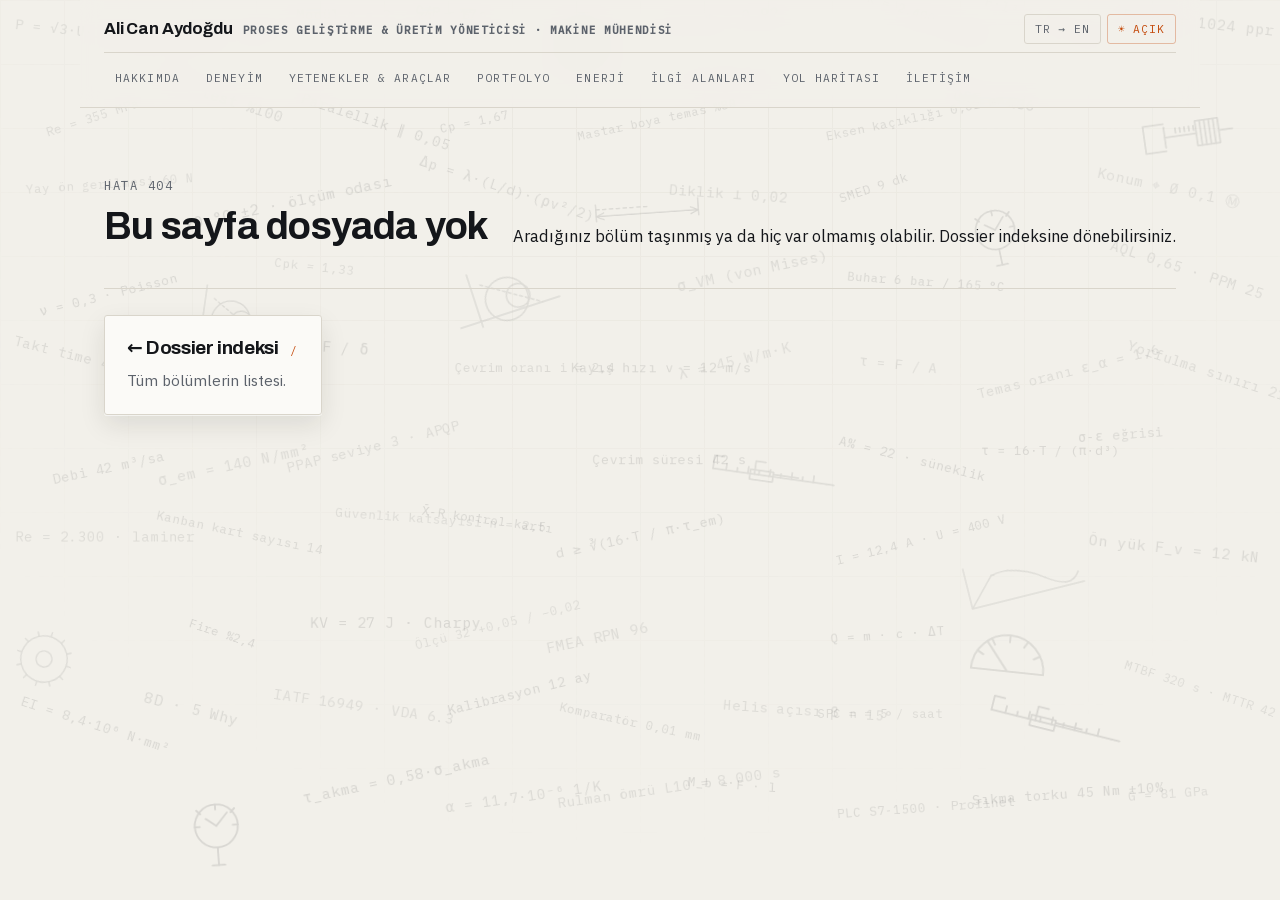
==== commit acc7b6a4: "CV sitesi yayını" ====
--- a/404/index.html
+++ b/404/index.html
@@ -1 +1 @@
-<!DOCTYPE html><!--kDsZsXUJKU2fgMjMszYcp--><html lang="tr" data-tema="karanlik"><head><meta charSet="utf-8"/><meta name="viewport" content="width=device-width, initial-scale=1"/><link rel="preload" href="/_next/static/media/1a4aa50920b5315c-s.p.woff2" as="font" crossorigin="" type="font/woff2"/><link rel="preload" href="/_next/static/media/23d669af23d19c95-s.p.woff2" as="font" crossorigin="" type="font/woff2"/><link rel="preload" href="/_next/static/media/26d4368bf94c0ec4-s.p.woff2" as="font" crossorigin="" type="font/woff2"/><link rel="preload" href="/_next/static/media/2801417b65625cf5-s.p.woff2" as="font" crossorigin="" type="font/woff2"/><link rel="preload" href="/_next/static/media/92eeb95d069020cc-s.p.woff2" as="font" crossorigin="" type="font/woff2"/><link rel="preload" href="/_next/static/media/98e207f02528a563-s.p.woff2" as="font" crossorigin="" type="font/woff2"/><link rel="preload" href="/_next/static/media/99dcf268bda04fe5-s.p.woff2" as="font" crossorigin="" type="font/woff2"/><link rel="preload" href="/_next/static/media/d3ebbfd689654d3a-s.p.woff2" as="font" crossorigin="" type="font/woff2"/><link rel="stylesheet" href="/_next/static/css/13d49edf3a3dac45.css" data-precedence="next"/><link rel="preload" as="script" fetchPriority="low" href="/_next/static/chunks/webpack-0aae440acfa3b4bb.js"/><script src="/_next/static/chunks/4bd1b696-c023c6e3521b1417.js" async=""></script><script src="/_next/static/chunks/255-a7ba4d37dca2f1fa.js" async=""></script><script src="/_next/static/chunks/main-app-0b90527b60f380eb.js" async=""></script><script src="/_next/static/chunks/176-c4a8215ca4d82670.js" async=""></script><script src="/_next/static/chunks/206-6b23e77110c1c0a1.js" async=""></script><script src="/_next/static/chunks/app/layout-c74ab268e3fa7f1e.js" async=""></script><script src="/_next/static/chunks/app/not-found-e77cf2601d619c3d.js" async=""></script><meta name="robots" content="noindex"/><meta name="next-size-adjust" content=""/><meta name="theme-color" media="(prefers-color-scheme: dark)" content="#0c0e11"/><meta name="theme-color" media="(prefers-color-scheme: light)" content="#f2f0ea"/><title>Ali Can Aydoğdu — Proses Geliştirme &amp; Üretim Yöneticisi · Makine Mühendisi</title><meta name="description" content="11 yıllık otomotiv deneyimi: proses optimizasyonu, üretim yönetimi ve özel makine tasarımı. Robotik otomasyon hatları, fabrika kurulumları ve güneş enerji santrali projeleri."/><meta name="application-name" content="Ali Can Aydoğdu — CV"/><meta name="author" content="Ali Can Aydoğdu"/><meta name="keywords" content="makine mühendisi,mechanical engineer,proses geliştirme,üretim yönetimi,otomotiv,CAPEX,robotik otomasyon,Bursa,CV,özgeçmiş"/><meta name="robots" content="index, follow"/><meta property="og:title" content="Ali Can Aydoğdu — Proses Geliştirme &amp; Üretim Yöneticisi · Makine Mühendisi"/><meta property="og:description" content="11 yıllık otomotiv deneyimi: proses optimizasyonu, üretim yönetimi ve özel makine tasarımı. Robotik otomasyon hatları, fabrika kurulumları ve güneş enerji santrali projeleri."/><meta property="og:url" content="https://alican-aydogdu.github.io/"/><meta property="og:site_name" content="Ali Can Aydoğdu"/><meta property="og:locale" content="tr_TR"/><meta property="og:image" content="https://alican-aydogdu.github.io/og.jpg"/><meta property="og:image:width" content="1200"/><meta property="og:image:height" content="630"/><meta property="og:image:alt" content="Ali Can Aydoğdu — Proses Geliştirme &amp; Üretim Yöneticisi · Makine Mühendisi"/><meta property="og:locale:alternate" content="en_US"/><meta property="og:type" content="profile"/><meta name="twitter:card" content="summary_large_image"/><meta name="twitter:title" content="Ali Can Aydoğdu — Proses Geliştirme &amp; Üretim Yöneticisi · Makine Mühendisi"/><meta name="twitter:description" content="11 yıllık otomotiv deneyimi: proses optimizasyonu, üretim yönetimi ve özel makine tasarımı. Robotik otomasyon hatları, fabrika kurulumları ve güneş enerji santrali projeleri."/><meta name="twitter:image" content="https://alican-aydogdu.github.io/og.jpg"/><link rel="icon" href="/favicon.svg"/><script src="/_next/static/chunks/polyfills-42372ed130431b0a.js" noModule=""></script></head><body class="__variable_29571e __variable_7dcaba __variable_6cf36b"><div hidden=""><!--$--><!--/$--></div><div class="sembol-katmani" aria-hidden="true"><span class="sembol sembol--genis" style="left:62.6%;top:12.1%;transform:rotate(-12deg) scale(0.8);opacity:0.11399999999999999"><span class="sembol-metin">Eksen kaçıklığı 0,02 mm</span></span><span class="sembol" style="left:87%;top:41.3%;transform:rotate(18deg) scale(0.93);opacity:0.10200000000000001"><span class="sembol-metin">Yorfulma sınırı 210 N/mm²</span></span><span class="sembol sembol--genis" style="left:12.5%;top:2.8%;transform:rotate(-8deg) scale(0.83);opacity:0.132"><span class="sembol-metin">Ra 0,8 · Rz 4</span></span><span class="sembol" style="left:22.8%;top:12.5%;transform:rotate(18deg) scale(0.93);opacity:0.126"><span class="sembol-metin">Paralellik ∥ 0,05</span></span><span class="sembol sembol--genis" style="left:0.5%;top:38.6%;transform:rotate(14deg) scale(0.91);opacity:0.11399999999999999"><span class="sembol-metin">Takt time 48 s</span></span><span class="sembol" style="left:87.4%;top:87.2%;transform:rotate(-4deg) scale(0.82);opacity:0.108"><span class="sembol-metin">G = 81 GPa</span></span><span class="sembol sembol--genis" style="left:30.8%;top:68.4%;transform:rotate(-14deg) scale(0.82);opacity:0.096"><span class="sembol-metin">Ölçü 32 +0,05 / −0,02</span></span><span class="sembol" style="left:23.2%;top:85.6%;transform:rotate(-12deg) scale(0.96);opacity:0.132"><span class="sembol-metin">τ_akma = 0,58·σ_akma</span></span><span class="sembol sembol--genis" style="left:0.5%;top:58.7%;transform:rotate(0deg) scale(0.91);opacity:0.10200000000000001"><span class="sembol-metin">Re = 2.300 · laminer</span></span><span class="sembol" style="left:75.3%;top:40.3%;transform:rotate(-14deg) scale(0.9);opacity:0.10200000000000001"><span class="sembol-metin">Temas oranı ε_α = 1,6</span></span><span class="sembol sembol--genis" style="left:44.7%;top:21.4%;transform:rotate(-4deg) scale(0.8);opacity:0.126"><svg viewBox="0 0 140 30" width="150" height="32" fill="none" stroke="currentColor" stroke-width="1.4" stroke-linecap="round" stroke-linejoin="round"><path d="M10 6 V26"></path><path d="M130 6 V26"></path><path d="M10 20 H130"></path><path d="M19 16 L10 20 L19 24"></path><path d="M121 16 L130 20 L121 24"></path><path d="M10 12 H70" stroke-dasharray="4 4"></path></svg></span><span class="sembol" style="left:85.3%;top:19.9%;transform:rotate(12deg) scale(0.95);opacity:0.096"><span class="sembol-metin">Konum ⌖ Ø 0,1 Ⓜ</span></span><span class="sembol sembol--genis" style="left:33.6%;top:12.5%;transform:rotate(-12deg) scale(0.79);opacity:0.126"><span class="sembol-metin">Cp = 1,67</span></span><span class="sembol" style="left:63.8%;top:88.8%;transform:rotate(-4deg) scale(0.82);opacity:0.12"><span class="sembol-metin">PLC S7-1500 · Profinet</span></span><span class="sembol sembol--genis" style="left:22.1%;top:0.7%;transform:rotate(0deg) scale(0.87);opacity:0.132"><span class="sembol-metin">Modül m = 2 · z₁ = 17</span></span><span class="sembol" style="left:66.4%;top:0.8%;transform:rotate(18deg) scale(0.8);opacity:0.126"><span class="sembol-metin">k = 2.400 W/m²K</span></span><span class="sembol sembol--genis" style="left:14%;top:21.5%;transform:rotate(-12deg) scale(0.97);opacity:0.132"><span class="sembol-metin">20 °C ±2 · ölçüm odası</span></span><span class="sembol" style="left:10.6%;top:58.2%;transform:rotate(12deg) scale(0.82);opacity:0.11399999999999999"><span class="sembol-metin">Kanban kart sayısı 14</span></span><span class="sembol sembol--genis" style="left:34.6%;top:28.5%;transform:rotate(-18deg) scale(0.98);opacity:0.108"><svg viewBox="0 0 120 70" width="120" height="72" fill="none" stroke="currentColor" stroke-width="1.4" stroke-linecap="round" stroke-linejoin="round"><path d="M8 56 H114"></path><path d="M30 6 V62"></path><circle cx="62" cy="42" r="22"></circle><circle cx="74" cy="42" r="12"></circle><path d="M40 20 L96 56" stroke-dasharray="3 3"></path></svg></span><span class="sembol" style="left:45.3%;top:50.1%;transform:rotate(0deg) scale(0.86);opacity:0.126"><span class="sembol-metin">Çevrim süresi 42 s</span></span><span class="sembol sembol--genis" style="left:66.7%;top:39.6%;transform:rotate(6deg) scale(0.88);opacity:0.10200000000000001"><span class="sembol-metin">τ = F / A</span></span><span class="sembol" style="left:74.2%;top:60.5%;transform:rotate(-14deg) scale(0.93);opacity:0.096"><svg viewBox="0 0 140 60" width="140" height="62" fill="none" stroke="currentColor" stroke-width="1.4" stroke-linecap="round" stroke-linejoin="round"><path d="M12 8 V52 H136"></path><path d="M12 52 L40 22"></path><path d="M40 22 C46 21 52 20 58 21"></path><path d="M58 21 C74 24 86 30 96 38"></path><path d="M96 38 C104 44 110 47 116 48"></path><path d="M116 48 C122 49 128 46 132 40"></path><path d="M40 22 H44" stroke-dasharray="3 3"></path></svg></span><span class="sembol sembol--genis" style="left:34%;top:76%;transform:rotate(-14deg) scale(0.88);opacity:0.132"><span class="sembol-metin">Kalibrasyon 12 ay</span></span><span class="sembol" style="left:85.8%;top:76%;transform:rotate(18deg) scale(0.8);opacity:0.10200000000000001"><span class="sembol-metin">MTBF 320 s · MTTR 42 dk</span></span><span class="sembol sembol--genis" style="left:83.7%;top:47.3%;transform:rotate(-4deg) scale(0.86);opacity:0.12"><span class="sembol-metin">σ-ε eğrisi</span></span><span class="sembol" style="left:63.4%;top:59%;transform:rotate(-14deg) scale(0.8);opacity:0.126"><span class="sembol-metin">I = 12,4 A · U = 400 V</span></span><span class="sembol sembol--genis" style="left:75.5%;top:49.1%;transform:rotate(0deg) scale(0.82);opacity:0.126"><span class="sembol-metin">τ = 16·T / (π·d³)</span></span><span class="sembol" style="left:42.6%;top:86.5%;transform:rotate(-8deg) scale(0.91);opacity:0.108"><span class="sembol-metin">Rulman ömrü L10 = 8.000 s</span></span><span class="sembol sembol--genis" style="left:43.2%;top:12.3%;transform:rotate(-12deg) scale(0.78);opacity:0.12"><span class="sembol-metin">Mastar boya temas %80</span></span><span class="sembol" style="left:3.4%;top:51%;transform:rotate(-12deg) scale(0.89);opacity:0.12"><span class="sembol-metin">Debi 42 m³/sa</span></span><span class="sembol sembol--genis" style="left:42.4%;top:69.9%;transform:rotate(-12deg) scale(0.96);opacity:0.108"><span class="sembol-metin">FMEA RPN 96</span></span><span class="sembol" style="left:31.9%;top:20%;transform:rotate(18deg) scale(0.92);opacity:0.12"><span class="sembol-metin">Δp = λ·(L/d)·(ρv²/2)</span></span><span class="sembol sembol--genis" style="left:13.9%;top:69.4%;transform:rotate(18deg) scale(0.78);opacity:0.132"><span class="sembol-metin">Fire %2,4</span></span><span class="sembol" style="left:12%;top:50.7%;transform:rotate(-12deg) scale(0.97);opacity:0.10200000000000001"><span class="sembol-metin">σ_em = 140 N/mm²</span></span><span class="sembol sembol--genis" style="left:0.5%;top:2.6%;transform:rotate(6deg) scale(0.89);opacity:0.108"><span class="sembol-metin">P = √3·U·I·cos φ</span></span><span class="sembol" style="left:53%;top:86.2%;transform:rotate(4deg) scale(0.82);opacity:0.126"><span class="sembol-metin">M_b = F · l</span></span><span class="sembol sembol--genis" style="left:23.9%;top:68.2%;transform:rotate(0deg) scale(0.96);opacity:0.132"><span class="sembol-metin">KV = 27 J · Charpy</span></span><span class="sembol" style="left:62.6%;top:78.3%;transform:rotate(0deg) scale(0.79);opacity:0.108"><span class="sembol-metin">SPC n = 5 / saat</span></span><span class="sembol sembol--genis" style="left:34.1%;top:39.9%;transform:rotate(0deg) scale(0.81);opacity:0.11399999999999999"><span class="sembol-metin">Çevrim oranı i = 2,4</span></span><span class="sembol" style="left:64.8%;top:19.9%;transform:rotate(-18deg) scale(0.8);opacity:0.126"><span class="sembol-metin">SMED 9 dk</span></span><span class="sembol sembol--genis" style="left:55.8%;top:78%;transform:rotate(4deg) scale(0.9);opacity:0.10200000000000001"><span class="sembol-metin">Helis açısı β = 15°</span></span><span class="sembol" style="left:22%;top:37.6%;transform:rotate(4deg) scale(0.96);opacity:0.132"><span class="sembol-metin">k = F / δ</span></span><span class="sembol sembol--genis" style="left:24.4%;top:56.8%;transform:rotate(4deg) scale(0.82);opacity:0.10200000000000001"><span class="sembol-metin">Güvenlik katsayısı n = 2,5</span></span><span class="sembol" style="left:12.5%;top:10%;transform:rotate(18deg) scale(0.96);opacity:0.11399999999999999"><span class="sembol-metin">EOL test %100</span></span><span class="sembol sembol--genis" style="left:13.8%;top:88.4%;transform:rotate(-4deg) scale(0.95);opacity:0.132"><svg viewBox="0 0 60 60" width="80" height="80" fill="none" stroke="currentColor" stroke-width="1.4" stroke-linecap="round" stroke-linejoin="round"><circle cx="30" cy="22" r="17"></circle><path d="M30 5 L30 9"></path><path d="M45 9 L42 12"></path><path d="M15 9 L18 12"></path><path d="M47 22 L43 22"></path><path d="M13 22 L17 22"></path><path d="M30 22 L39 12"></path><path d="M30 22 L22 16"></path><path d="M30 39 V53"></path><path d="M25 53 H35"></path></svg></span><span class="sembol" style="left:2.6%;top:12.1%;transform:rotate(-18deg) scale(0.82);opacity:0.108"><span class="sembol-metin">Re = 355 MPa</span></span><span class="sembol sembol--genis" style="left:76.3%;top:77.4%;transform:rotate(14deg) scale(0.95);opacity:0.132"><svg viewBox="0 0 120 40" width="150" height="50" fill="none" stroke="currentColor" stroke-width="1.4" stroke-linecap="round" stroke-linejoin="round"><path d="M8 22 H112"></path><path d="M20 22 V16"></path><path d="M30 22 V18.5"></path><path d="M40 22 V16"></path><path d="M50 22 V18.5"></path><path d="M60 22 V16"></path><path d="M70 22 V18.5"></path><path d="M80 22 V16"></path><path d="M90 22 V18.5"></path><path d="M100 22 V16"></path><path d="M8 22 V10 H17"></path><path d="M46 22 V10 H55"></path><path d="M42 18 H63 V27 H42 Z"></path><path d="M112 22 H119"></path><path d="M63 20 H86"></path></svg></span><span class="sembol" style="left:31.8%;top:0.5%;transform:rotate(6deg) scale(0.8);opacity:0.132"><span class="sembol-metin">C/P = 6,2</span></span><span class="sembol sembol--genis" style="left:51.9%;top:0.9%;transform:rotate(-4deg) scale(0.94);opacity:0.11399999999999999"><span class="sembol-metin">cos φ = 0,92</span></span><span class="sembol" style="left:63.9%;top:69.5%;transform:rotate(-4deg) scale(0.82);opacity:0.126"><span class="sembol-metin">Q = m · c · ΔT</span></span><span class="sembol sembol--genis" style="left:52.6%;top:29.1%;transform:rotate(-12deg) scale(0.97);opacity:0.108"><span class="sembol-metin">σ_VM (von Mises)</span></span><span class="sembol" style="left:11.1%;top:77.8%;transform:rotate(14deg) scale(0.98);opacity:0.12"><span class="sembol-metin">8D · 5 Why</span></span><span class="sembol sembol--genis" style="left:53.2%;top:8.7%;transform:rotate(0deg) scale(0.82);opacity:0.108"><span class="sembol-metin">σ = M / W</span></span><span class="sembol" style="left:51.9%;top:20.6%;transform:rotate(4deg) scale(0.93);opacity:0.108"><span class="sembol-metin">Diklik ⊥ 0,02</span></span><span class="sembol sembol--genis" style="left:74.8%;top:22.1%;transform:rotate(-12deg) scale(0.86);opacity:0.12"><svg viewBox="0 0 60 60" width="80" height="80" fill="none" stroke="currentColor" stroke-width="1.4" stroke-linecap="round" stroke-linejoin="round"><circle cx="30" cy="22" r="17"></circle><path d="M30 5 L30 9"></path><path d="M45 9 L42 12"></path><path d="M15 9 L18 12"></path><path d="M47 22 L43 22"></path><path d="M13 22 L17 22"></path><path d="M30 22 L39 12"></path><path d="M30 22 L22 16"></path><path d="M30 39 V53"></path><path d="M25 53 H35"></path></svg></span><span class="sembol" style="left:31.5%;top:56.8%;transform:rotate(8deg) scale(0.78);opacity:0.132"><span class="sembol-metin">X̄-R kontrol kartı</span></span><span class="sembol sembol--genis" style="left:75.3%;top:69.1%;transform:rotate(6deg) scale(0.93);opacity:0.10200000000000001"><svg viewBox="0 0 60 40" width="90" height="60" fill="none" stroke="currentColor" stroke-width="1.4" stroke-linecap="round" stroke-linejoin="round"><path d="M4 34 A26 26 0 0 1 56 34"></path><path d="M4 34 H56"></path><path d="M7.5 21.0 L11.8 23.5"></path><path d="M17.0 11.5 L19.5 15.8"></path><path d="M30.0 8.0 L30.0 13.0"></path><path d="M43.0 11.5 L40.5 15.8"></path><path d="M52.5 21.0 L48.2 23.5"></path><path d="M30 34 L14 14"></path></svg></span><span class="sembol" style="left:11.2%;top:37.7%;transform:rotate(14deg) scale(0.96);opacity:0.12"><svg viewBox="0 0 80 80" width="76" height="76" fill="none" stroke="currentColor" stroke-width="1.4" stroke-linecap="round" stroke-linejoin="round"><circle cx="40" cy="40" r="30"></circle><circle cx="40" cy="40" r="20"></circle><circle cx="40" cy="40" r="11"></circle><circle cx="65.0" cy="40.0" r="3.4"></circle><circle cx="57.7" cy="57.7" r="3.4"></circle><circle cx="40.0" cy="65.0" r="3.4"></circle><circle cx="22.3" cy="57.7" r="3.4"></circle><circle cx="15.0" cy="40.0" r="3.4"></circle><circle cx="22.3" cy="22.3" r="3.4"></circle><circle cx="40.0" cy="15.0" r="3.4"></circle><circle cx="57.7" cy="22.3" r="3.4"></circle></svg></span><span class="sembol sembol--genis" style="left:84.8%;top:60%;transform:rotate(6deg) scale(0.96);opacity:0.12"><span class="sembol-metin">Ön yük F_v = 12 kN</span></span><span class="sembol" style="left:74.2%;top:10.2%;transform:rotate(8deg) scale(0.92);opacity:0.12"><span class="sembol-metin">OEE = %86</span></span><span class="sembol sembol--genis" style="left:20.7%;top:77.5%;transform:rotate(8deg) scale(0.92);opacity:0.10200000000000001"><span class="sembol-metin">IATF 16949 · VDA 6.3</span></span><span class="sembol" style="left:86.2%;top:29%;transform:rotate(18deg) scale(0.95);opacity:0.108"><span class="sembol-metin">AQL 0,65 · PPM 25</span></span><span class="sembol sembol--genis" style="left:21.4%;top:48.7%;transform:rotate(-14deg) scale(0.9);opacity:0.108"><span class="sembol-metin">PPAP seviye 3 · APQP</span></span><span class="sembol" style="left:74.9%;top:87.2%;transform:rotate(-4deg) scale(0.88);opacity:0.132"><span class="sembol-metin">Sıkma torku 45 Nm ±10%</span></span><span class="sembol sembol--genis" style="left:87.4%;top:11.8%;transform:rotate(-8deg) scale(0.91);opacity:0.108"><svg viewBox="0 0 120 44" width="150" height="55" fill="none" stroke="currentColor" stroke-width="1.4" stroke-linecap="round" stroke-linejoin="round"><path d="M34 10 H16 V34 H34"></path><path d="M34 13 V31"></path><path d="M34 22 H62"></path><path d="M62 11 H82 V33 H62 Z"></path><path d="M66 11 V33"></path><path d="M70 11 V33"></path><path d="M74 11 V33"></path><path d="M78 11 V33"></path><path d="M82 22 H94"></path><path d="M44 15 V19"></path><path d="M48 15 V19"></path><path d="M52 15 V19"></path><path d="M56 15 V19"></path><path d="M60 15 V19"></path></svg></span><span class="sembol" style="left:64.6%;top:30.3%;transform:rotate(4deg) scale(0.8);opacity:0.132"><span class="sembol-metin">Buhar 6 bar / 165 °C</span></span><span class="sembol sembol--genis" style="left:0.5%;top:19.4%;transform:rotate(-4deg) scale(0.81);opacity:0.096"><span class="sembol-metin">Yay ön gerilmesi 60 N</span></span><span class="sembol" style="left:42.3%;top:58.5%;transform:rotate(-12deg) scale(0.87);opacity:0.126"><span class="sembol-metin">d ≥ ∛(16·T / π·τ_em)</span></span><span class="sembol sembol--genis" style="left:54.3%;top:49.9%;transform:rotate(8deg) scale(0.88);opacity:0.10200000000000001"><svg viewBox="0 0 120 40" width="150" height="50" fill="none" stroke="currentColor" stroke-width="1.4" stroke-linecap="round" stroke-linejoin="round"><path d="M8 22 H112"></path><path d="M20 22 V16"></path><path d="M30 22 V18.5"></path><path d="M40 22 V16"></path><path d="M50 22 V18.5"></path><path d="M60 22 V16"></path><path d="M70 22 V18.5"></path><path d="M80 22 V16"></path><path d="M90 22 V18.5"></path><path d="M100 22 V16"></path><path d="M8 22 V10 H17"></path><path d="M46 22 V10 H55"></path><path d="M42 18 H63 V27 H42 Z"></path><path d="M112 22 H119"></path><path d="M63 20 H86"></path></svg></span><span class="sembol" style="left:0.5%;top:69%;transform:rotate(-12deg) scale(0.94);opacity:0.10200000000000001"><svg viewBox="0 0 80 80" width="76" height="76" fill="none" stroke="currentColor" stroke-width="1.4" stroke-linecap="round" stroke-linejoin="round"><circle cx="40" cy="40" r="26"></circle><circle cx="40" cy="40" r="9"></circle><path d="M66.0 40.0 L71.0 40.0"></path><path d="M62.5 53.0 L66.8 55.5"></path><path d="M53.0 62.5 L55.5 66.8"></path><path d="M40.0 66.0 L40.0 71.0"></path><path d="M27.0 62.5 L24.5 66.8"></path><path d="M17.5 53.0 L13.2 55.5"></path><path d="M14.0 40.0 L9.0 40.0"></path><path d="M17.5 27.0 L13.2 24.5"></path><path d="M27.0 17.5 L24.5 13.2"></path><path d="M40.0 14.0 L40.0 9.0"></path><path d="M53.0 17.5 L55.5 13.2"></path><path d="M62.5 27.0 L66.8 24.5"></path></svg></span><span class="sembol sembol--genis" style="left:0.5%;top:79.6%;transform:rotate(18deg) scale(0.87);opacity:0.12"><span class="sembol-metin">EI = 8,4·10⁶ N·mm²</span></span><span class="sembol" style="left:42.3%;top:79.2%;transform:rotate(12deg) scale(0.81);opacity:0.11399999999999999"><span class="sembol-metin">Komparatör 0,01 mm</span></span><span class="sembol sembol--genis" style="left:1.9%;top:31.8%;transform:rotate(-14deg) scale(0.84);opacity:0.132"><span class="sembol-metin">ν = 0,3 · Poisson</span></span><span class="sembol" style="left:87.4%;top:1.5%;transform:rotate(6deg) scale(0.96);opacity:0.11399999999999999"><span class="sembol-metin">Encoder 1024 ppr</span></span><span class="sembol sembol--genis" style="left:34.3%;top:87.6%;transform:rotate(-8deg) scale(0.93);opacity:0.11399999999999999"><span class="sembol-metin">α = 11,7·10⁻⁶ 1/K</span></span><span class="sembol" style="left:64.3%;top:50%;transform:rotate(14deg) scale(0.84);opacity:0.132"><span class="sembol-metin">A% = 22 · süneklik</span></span><span class="sembol sembol--genis" style="left:43.5%;top:39.9%;transform:rotate(0deg) scale(0.87);opacity:0.126"><span class="sembol-metin">Kayış hızı v = 12 m/s</span></span><span class="sembol" style="left:42.5%;top:0.5%;transform:rotate(4deg) scale(0.96);opacity:0.096"><svg viewBox="0 0 80 80" width="76" height="76" fill="none" stroke="currentColor" stroke-width="1.4" stroke-linecap="round" stroke-linejoin="round"><circle cx="40" cy="40" r="30"></circle><circle cx="40" cy="40" r="20"></circle><circle cx="40" cy="40" r="11"></circle><circle cx="65.0" cy="40.0" r="3.4"></circle><circle cx="57.7" cy="57.7" r="3.4"></circle><circle cx="40.0" cy="65.0" r="3.4"></circle><circle cx="22.3" cy="57.7" r="3.4"></circle><circle cx="15.0" cy="40.0" r="3.4"></circle><circle cx="22.3" cy="22.3" r="3.4"></circle><circle cx="40.0" cy="15.0" r="3.4"></circle><circle cx="57.7" cy="22.3" r="3.4"></circle></svg></span><span class="sembol sembol--genis" style="left:20.7%;top:28.7%;transform:rotate(6deg) scale(0.81);opacity:0.10200000000000001"><span class="sembol-metin">Cpk = 1,33</span></span><span class="sembol" style="left:73.2%;top:0.6%;transform:rotate(18deg) scale(0.87);opacity:0.096"><span class="sembol-metin">δ = F·l³ / (3·E·I)</span></span><span class="sembol sembol--genis" style="left:52.7%;top:39.1%;transform:rotate(-14deg) scale(0.97);opacity:0.096"><span class="sembol-metin">λ = 45 W/m·K</span></span><span class="sembol" style="left:13.3%;top:30.9%;transform:rotate(8deg) scale(0.88);opacity:0.108"><svg viewBox="0 0 120 70" width="120" height="72" fill="none" stroke="currentColor" stroke-width="1.4" stroke-linecap="round" stroke-linejoin="round"><path d="M8 56 H114"></path><path d="M30 6 V62"></path><circle cx="62" cy="42" r="22"></circle><circle cx="74" cy="42" r="12"></circle><path d="M40 20 L96 56" stroke-dasharray="3 3"></path></svg></span></div><div class="kabuk"><header class="ustbar"><a class="marka" href="/">Ali Can Aydoğdu<span>Proses Geliştirme &amp; Üretim Yöneticisi · Makine Mühendisi</span></a><nav class="ust-nav" aria-label="Bölümler"><a data-aktif="0" href="/hakkimda/">Hakkımda</a><a data-aktif="0" href="/deneyim/">Deneyim</a><a data-aktif="0" href="/yol-haritasi/">Yol Haritası</a><a data-aktif="0" href="/egitim/">Eğitim</a><a data-aktif="0" href="/yetenekler/">Yetenekler &amp; Araçlar</a><a data-aktif="0" href="/portfolyo/">Portfolyo</a><a data-aktif="0" href="/enerji/">Enerji Komitesi</a><a data-aktif="0" href="/ilgi/">İlgi Alanları</a><a data-aktif="0" href="/iletisim/">İletişim</a></nav><div class="anahtarlar"><button type="button" class="anahtar" data-acik="0" aria-label="Dili değiştir (TR → EN)">TR → EN</button><button type="button" class="anahtar" data-acik="0" aria-label="Temayı değiştir">☾ Koyu</button></div></header><main><section class="sayfa-giris"><div class="sayfa-basligi"><div><span class="mono">Hata 404</span><h2>Bu sayfa dosyada yok</h2></div><p>Aradığınız bölüm taşınmış ya da hiç var olmamış olabilir. Dossier indeksine dönebilirsiniz.</p></div><a class="kart kart-baglanti" style="display:inline-block" href="/"><div class="kart-baslik"><h3>← Dossier indeksi</h3><span class="kod">/</span></div><p>Tüm bölümlerin listesi.</p></a></section><!--$--><!--/$--></main></div><script src="/_next/static/chunks/webpack-0aae440acfa3b4bb.js" id="_R_" async=""></script><script>(self.__next_f=self.__next_f||[]).push([0])</script><script>self.__next_f.push([1,"1:\"$Sreact.fragment\"\n2:I[206,[\"176\",\"static/chunks/176-c4a8215ca4d82670.js\",\"206\",\"static/chunks/206-6b23e77110c1c0a1.js\",\"177\",\"static/chunks/app/layout-c74ab268e3fa7f1e.js\"],\"Saglayici\"]\n49:I[7150,[],\"\"]\n:HL[\"/_next/static/media/1a4aa50920b5315c-s.p.woff2\",\"font\",{\"crossOrigin\":\"\",\"type\":\"font/woff2\"}]\n:HL[\"/_next/static/media/23d669af23d19c95-s.p.woff2\",\"font\",{\"crossOrigin\":\"\",\"type\":\"font/woff2\"}]\n:HL[\"/_next/static/media/26d4368bf94c0ec4-s.p.woff2\",\"font\",{\"crossOrigin\":\"\",\"type\":\"font/woff2\"}]\n:HL[\"/_next/static/media/2801417b65625cf5-s.p.woff2\",\"font\",{\"crossOrigin\":\"\",\"type\":\"font/woff2\"}]\n:HL[\"/_next/static/media/92eeb95d069020cc-s.p.woff2\",\"font\",{\"crossOrigin\":\"\",\"type\":\"font/woff2\"}]\n:HL[\"/_next/static/media/98e207f02528a563-s.p.woff2\",\"font\",{\"crossOrigin\":\"\",\"type\":\"font/woff2\"}]\n:HL[\"/_next/static/media/99dcf268bda04fe5-s.p.woff2\",\"font\",{\"crossOrigin\":\"\",\"type\":\"font/woff2\"}]\n:HL[\"/_next/static/media/d3ebbfd689654d3a-s.p.woff2\",\"font\",{\"crossOrigin\":\"\",\"type\":\"font/woff2\"}]\n:HL[\"/_next/static/css/13d49edf3a3dac45.css\",\"style\"]\n"])</script><script>self.__next_f.push([1,"0:{\"P\":null,\"b\":\"kDsZsXUJKU2fgMjMszYcp\",\"p\":\"\",\"c\":[\"\",\"_not-found\",\"\"],\"i\":false,\"f\":[[[\"\",{\"children\":[\"/_not-found\",{\"children\":[\"__PAGE__\",{}]}]},\"$undefined\",\"$undefined\",true],[\"\",[\"$\",\"$1\",\"c\",{\"children\":[[[\"$\",\"link\",\"0\",{\"rel\":\"stylesheet\",\"href\":\"/_next/static/css/13d49edf3a3dac45.css\",\"precedence\":\"next\",\"crossOrigin\":\"$undefined\",\"nonce\":\"$undefined\"}]],[\"$\",\"html\",null,{\"lang\":\"tr\",\"data-tema\":\"karanlik\",\"suppressHydrationWarning\":true,\"children\":[\"$\",\"body\",null,{\"className\":\"__variable_29571e __variable_7dcaba __variable_6cf36b\",\"children\":[\"$\",\"$L2\",null,{\"children\":[[\"$\",\"div\",null,{\"className\":\"sembol-katmani\",\"aria-hidden\":\"true\",\"children\":[[\"$\",\"span\",\"0\",{\"className\":\"sembol sembol--genis\",\"style\":{\"left\":\"62.6%\",\"top\":\"12.1%\",\"transform\":\"rotate(-12deg) scale(0.8)\",\"opacity\":0.11399999999999999},\"children\":[\"$\",\"span\",null,{\"className\":\"sembol-metin\",\"children\":\"Eksen kaçıklığı 0,02 mm\"}]}],[\"$\",\"span\",\"1\",{\"className\":\"sembol\",\"style\":{\"left\":\"87%\",\"top\":\"41.3%\",\"transform\":\"rotate(18deg) scale(0.93)\",\"opacity\":0.10200000000000001},\"children\":[\"$\",\"span\",null,{\"className\":\"sembol-metin\",\"children\":\"Yorfulma sınırı 210 N/mm²\"}]}],[\"$\",\"span\",\"2\",{\"className\":\"sembol sembol--genis\",\"style\":{\"left\":\"12.5%\",\"top\":\"2.8%\",\"transform\":\"rotate(-8deg) scale(0.83)\",\"opacity\":0.132},\"children\":[\"$\",\"span\",null,{\"className\":\"sembol-metin\",\"children\":\"Ra 0,8 · Rz 4\"}]}],[\"$\",\"span\",\"3\",{\"className\":\"sembol\",\"style\":{\"left\":\"22.8%\",\"top\":\"12.5%\",\"transform\":\"rotate(18deg) scale(0.93)\",\"opacity\":0.126},\"children\":[\"$\",\"span\",null,{\"className\":\"sembol-metin\",\"children\":\"Paralellik ∥ 0,05\"}]}],[\"$\",\"span\",\"4\",{\"className\":\"sembol sembol--genis\",\"style\":{\"left\":\"0.5%\",\"top\":\"38.6%\",\"transform\":\"rotate(14deg) scale(0.91)\",\"opacity\":0.11399999999999999},\"children\":[\"$\",\"span\",null,{\"className\":\"sembol-metin\",\"children\":\"Takt time 48 s\"}]}],[\"$\",\"span\",\"5\",{\"className\":\"sembol\",\"style\":{\"left\":\"87.4%\",\"top\":\"87.2%\",\"transform\":\"rotate(-4deg) scale(0.82)\",\"opacity\":0.108},\"children\":[\"$\",\"span\",null,{\"className\":\"sembol-metin\",\"children\":\"G = 81 GPa\"}]}],[\"$\",\"span\",\"6\",{\"className\":\"sembol sembol--genis\",\"style\":{\"left\":\"30.8%\",\"top\":\"68.4%\",\"transform\":\"rotate(-14deg) scale(0.82)\",\"opacity\":0.096},\"children\":[\"$\",\"span\",null,{\"className\":\"sembol-metin\",\"children\":\"Ölçü 32 +0,05 / −0,02\"}]}],[\"$\",\"span\",\"7\",{\"className\":\"sembol\",\"style\":{\"left\":\"23.2%\",\"top\":\"85.6%\",\"transform\":\"rotate(-12deg) scale(0.96)\",\"opacity\":0.132},\"children\":[\"$\",\"span\",null,{\"className\":\"sembol-metin\",\"children\":\"τ_akma = 0,58·σ_akma\"}]}],[\"$\",\"span\",\"8\",{\"className\":\"sembol sembol--genis\",\"style\":{\"left\":\"0.5%\",\"top\":\"58.7%\",\"transform\":\"rotate(0deg) scale(0.91)\",\"opacity\":0.10200000000000001},\"children\":[\"$\",\"span\",null,{\"className\":\"sembol-metin\",\"children\":\"Re = 2.300 · laminer\"}]}],[\"$\",\"span\",\"9\",{\"className\":\"sembol\",\"style\":{\"left\":\"75.3%\",\"top\":\"40.3%\",\"transform\":\"rotate(-14deg) scale(0.9)\",\"opacity\":0.10200000000000001},\"children\":[\"$\",\"span\",null,{\"className\":\"sembol-metin\",\"children\":\"Temas oranı ε_α = 1,6\"}]}],[\"$\",\"span\",\"10\",{\"className\":\"sembol sembol--genis\",\"style\":{\"left\":\"44.7%\",\"top\":\"21.4%\",\"transform\":\"rotate(-4deg) scale(0.8)\",\"opacity\":0.126},\"children\":[\"$\",\"svg\",null,{\"viewBox\":\"0 0 140 30\",\"width\":\"150\",\"height\":\"32\",\"fill\":\"none\",\"stroke\":\"currentColor\",\"strokeWidth\":1.4,\"strokeLinecap\":\"round\",\"strokeLinejoin\":\"round\",\"children\":[[\"$\",\"path\",null,{\"d\":\"M10 6 V26\"}],[\"$\",\"path\",null,{\"d\":\"M130 6 V26\"}],[\"$\",\"path\",null,{\"d\":\"M10 20 H130\"}],[\"$\",\"path\",null,{\"d\":\"M19 16 L10 20 L19 24\"}],[\"$\",\"path\",null,{\"d\":\"M121 16 L130 20 L121 24\"}],[\"$\",\"path\",null,{\"d\":\"M10 12 H70\",\"strokeDasharray\":\"4 4\"}]]}]}],[\"$\",\"span\",\"11\",{\"className\":\"sembol\",\"style\":{\"left\":\"85.3%\",\"top\":\"19.9%\",\"transform\":\"rotate(12deg) scale(0.95)\",\"opacity\":0.096},\"children\":[\"$\",\"span\",null,{\"className\":\"sembol-metin\",\"children\":\"Konum ⌖ Ø 0,1 Ⓜ\"}]}],[\"$\",\"span\",\"12\",{\"className\":\"sembol sembol--genis\",\"style\":{\"left\":\"33.6%\",\"top\":\"12.5%\",\"transform\":\"rotate(-12deg) scale(0.79)\",\"opacity\":0.126},\"children\":[\"$\",\"span\",null,{\"className\":\"sembol-metin\",\"children\":\"Cp = 1,67\"}]}],[\"$\",\"span\",\"13\",{\"className\":\"sembol\",\"style\":{\"left\":\"63.8%\",\"top\":\"88.8%\",\"transform\":\"rotate(-4deg) scale(0.82)\",\"opacity\":0.12},\"children\":[\"$\",\"span\",null,{\"className\":\"sembol-metin\",\"children\":\"PLC S7-1500 · Profinet\"}]}],[\"$\",\"span\",\"14\",{\"className\":\"sembol sembol--genis\",\"style\":{\"left\":\"22.1%\",\"top\":\"0.7%\",\"transform\":\"rotate(0deg) scale(0.87)\",\"opacity\":0.132},\"children\":[\"$\",\"span\",null,{\"className\":\"sembol-metin\",\"children\":\"Modül m = 2 · z₁ = 17\"}]}],[\"$\",\"span\",\"15\",{\"className\":\"sembol\",\"style\":{\"left\":\"66.4%\",\"top\":\"0.8%\",\"transform\":\"rotate(18deg) scale(0.8)\",\"opacity\":0.126},\"children\":[\"$\",\"span\",null,{\"className\":\"sembol-metin\",\"children\":\"k = 2.400 W/m²K\"}]}],[\"$\",\"span\",\"16\",{\"className\":\"sembol sembol--genis\",\"style\":{\"left\":\"14%\",\"top\":\"21.5%\",\"transform\":\"rotate(-12deg) scale(0.97)\",\"opacity\":0.132},\"children\":\"$L3\"}],\"$L4\",\"$L5\",\"$L6\",\"$L7\",\"$L8\",\"$L9\",\"$La\",\"$Lb\",\"$Lc\",\"$Ld\",\"$Le\",\"$Lf\",\"$L10\",\"$L11\",\"$L12\",\"$L13\",\"$L14\",\"$L15\",\"$L16\",\"$L17\",\"$L18\",\"$L19\",\"$L1a\",\"$L1b\",\"$L1c\",\"$L1d\",\"$L1e\",\"$L1f\",\"$L20\",\"$L21\",\"$L22\",\"$L23\",\"$L24\",\"$L25\",\"$L26\",\"$L27\",\"$L28\",\"$L29\",\"$L2a\",\"$L2b\",\"$L2c\",\"$L2d\",\"$L2e\",\"$L2f\",\"$L30\",\"$L31\",\"$L32\",\"$L33\",\"$L34\",\"$L35\",\"$L36\",\"$L37\",\"$L38\",\"$L39\",\"$L3a\",\"$L3b\",\"$L3c\",\"$L3d\",\"$L3e\",\"$L3f\",\"$L40\",\"$L41\",\"$L42\",\"$L43\",\"$L44\"]}],\"$L45\"]}]}]}]]}],{\"children\":[\"/_not-found\",\"$L46\",{\"children\":[\"__PAGE__\",\"$L47\",{},null,false]},null,false]},null,false],\"$L48\",false]],\"m\":\"$undefined\",\"G\":[\"$49\",[]],\"s\":false,\"S\":true}\n"])</script><script>self.__next_f.push([1,"4a:I[2373,[\"176\",\"static/chunks/176-c4a8215ca4d82670.js\",\"206\",\"static/chunks/206-6b23e77110c1c0a1.js\",\"177\",\"static/chunks/app/layout-c74ab268e3fa7f1e.js\"],\"default\"]\n4b:I[9766,[],\"\"]\n4c:I[8924,[],\"\"]\n4d:I[3293,[\"176\",\"static/chunks/176-c4a8215ca4d82670.js\",\"206\",\"static/chunks/206-6b23e77110c1c0a1.js\",\"345\",\"static/chunks/app/not-found-e77cf2601d619c3d.js\"],\"default\"]\n4e:I[1959,[],\"ClientPageRoot\"]\n51:I[4431,[],\"OutletBoundary\"]\n53:I[5278,[],\"AsyncMetadataOutlet\"]\n55:I[4431,[],\"ViewportBoundary\"]\n57:I[4431,[],\"MetadataBoundary\"]\n58:\"$Sreact.suspense\"\n3:[\"$\",\"span\",null,{\"className\":\"sembol-metin\",\"children\":\"20 °C ±2 · ölçüm odası\"}]\n4:[\"$\",\"span\",\"17\",{\"className\":\"sembol\",\"style\":{\"left\":\"10.6%\",\"top\":\"58.2%\",\"transform\":\"rotate(12deg) scale(0.82)\",\"opacity\":0.11399999999999999},\"children\":[\"$\",\"span\",null,{\"className\":\"sembol-metin\",\"children\":\"Kanban kart sayısı 14\"}]}]\n5:[\"$\",\"span\",\"18\",{\"className\":\"sembol sembol--genis\",\"style\":{\"left\":\"34.6%\",\"top\":\"28.5%\",\"transform\":\"rotate(-18deg) scale(0.98)\",\"opacity\":0.108},\"children\":[\"$\",\"svg\",null,{\"viewBox\":\"0 0 120 70\",\"width\":\"120\",\"height\":\"72\",\"fill\":\"none\",\"stroke\":\"currentColor\",\"strokeWidth\":1.4,\"strokeLinecap\":\"round\",\"strokeLinejoin\":\"round\",\"children\":[[\"$\",\"path\",null,{\"d\":\"M8 56 H114\"}],[\"$\",\"path\",null,{\"d\":\"M30 6 V62\"}],[\"$\",\"circle\",null,{\"cx\":\"62\",\"cy\":\"42\",\"r\":\"22\"}],[\"$\",\"circle\",null,{\"cx\":\"74\",\"cy\":\"42\",\"r\":\"12\"}],[\"$\",\"path\",null,{\"d\":\"M40 20 L96 56\",\"strokeDasharray\":\"3 3\"}]]}]}]\n6:[\"$\",\"span\",\"19\",{\"className\":\"sembol\",\"style\":{\"left\":\"45.3%\",\"top\":\"50.1%\",\"transform\":\"rotate(0deg) scale(0.86)\",\"opacity\":0.126},\"children\":[\"$\",\"span\",null,{\"className\":\"sembol-metin\",\"children\":\"Çevrim süresi 42 s\"}]}]\n7:[\"$\",\"span\",\"20\",{\"className\":\"sembol sembol--genis\",\"style\":{\"left\":\"66.7%\",\"top\":\"39.6%\",\"transform\":\"rotate(6deg) scale(0.88)\",\"opacity\":0.10200000000000001},\"children\":[\"$\",\"span\",null,{\"className\":\"sembol-metin\",\"children\":\"τ = F / A\"}]}]\n"])</script><script>self.__next_f.push([1,"8:[\"$\",\"span\",\"21\",{\"className\":\"sembol\",\"style\":{\"left\":\"74.2%\",\"top\":\"60.5%\",\"transform\":\"rotate(-14deg) scale(0.93)\",\"opacity\":0.096},\"children\":[\"$\",\"svg\",null,{\"viewBox\":\"0 0 140 60\",\"width\":\"140\",\"height\":\"62\",\"fill\":\"none\",\"stroke\":\"currentColor\",\"strokeWidth\":1.4,\"strokeLinecap\":\"round\",\"strokeLinejoin\":\"round\",\"children\":[[\"$\",\"path\",null,{\"d\":\"M12 8 V52 H136\"}],[\"$\",\"path\",null,{\"d\":\"M12 52 L40 22\"}],[\"$\",\"path\",null,{\"d\":\"M40 22 C46 21 52 20 58 21\"}],[\"$\",\"path\",null,{\"d\":\"M58 21 C74 24 86 30 96 38\"}],[\"$\",\"path\",null,{\"d\":\"M96 38 C104 44 110 47 116 48\"}],[\"$\",\"path\",null,{\"d\":\"M116 48 C122 49 128 46 132 40\"}],[\"$\",\"path\",null,{\"d\":\"M40 22 H44\",\"strokeDasharray\":\"3 3\"}]]}]}]\n"])</script><script>self.__next_f.push([1,"9:[\"$\",\"span\",\"22\",{\"className\":\"sembol sembol--genis\",\"style\":{\"left\":\"34%\",\"top\":\"76%\",\"transform\":\"rotate(-14deg) scale(0.88)\",\"opacity\":0.132},\"children\":[\"$\",\"span\",null,{\"className\":\"sembol-metin\",\"children\":\"Kalibrasyon 12 ay\"}]}]\na:[\"$\",\"span\",\"23\",{\"className\":\"sembol\",\"style\":{\"left\":\"85.8%\",\"top\":\"76%\",\"transform\":\"rotate(18deg) scale(0.8)\",\"opacity\":0.10200000000000001},\"children\":[\"$\",\"span\",null,{\"className\":\"sembol-metin\",\"children\":\"MTBF 320 s · MTTR 42 dk\"}]}]\nb:[\"$\",\"span\",\"24\",{\"className\":\"sembol sembol--genis\",\"style\":{\"left\":\"83.7%\",\"top\":\"47.3%\",\"transform\":\"rotate(-4deg) scale(0.86)\",\"opacity\":0.12},\"children\":[\"$\",\"span\",null,{\"className\":\"sembol-metin\",\"children\":\"σ-ε eğrisi\"}]}]\nc:[\"$\",\"span\",\"25\",{\"className\":\"sembol\",\"style\":{\"left\":\"63.4%\",\"top\":\"59%\",\"transform\":\"rotate(-14deg) scale(0.8)\",\"opacity\":0.126},\"children\":[\"$\",\"span\",null,{\"className\":\"sembol-metin\",\"children\":\"I = 12,4 A · U = 400 V\"}]}]\nd:[\"$\",\"span\",\"26\",{\"className\":\"sembol sembol--genis\",\"style\":{\"left\":\"75.5%\",\"top\":\"49.1%\",\"transform\":\"rotate(0deg) scale(0.82)\",\"opacity\":0.126},\"children\":[\"$\",\"span\",null,{\"className\":\"sembol-metin\",\"children\":\"τ = 16·T / (π·d³)\"}]}]\ne:[\"$\",\"span\",\"27\",{\"className\":\"sembol\",\"style\":{\"left\":\"42.6%\",\"top\":\"86.5%\",\"transform\":\"rotate(-8deg) scale(0.91)\",\"opacity\":0.108},\"children\":[\"$\",\"span\",null,{\"className\":\"sembol-metin\",\"children\":\"Rulman ömrü L10 = 8.000 s\"}]}]\nf:[\"$\",\"span\",\"28\",{\"className\":\"sembol sembol--genis\",\"style\":{\"left\":\"43.2%\",\"top\":\"12.3%\",\"transform\":\"rotate(-12deg) scale(0.78)\",\"opacity\":0.12},\"children\":[\"$\",\"span\",null,{\"className\":\"sembol-metin\",\"children\":\"Mastar boya temas %80\"}]}]\n10:[\"$\",\"span\",\"29\",{\"className\":\"sembol\",\"style\":{\"left\":\"3.4%\",\"top\":\"51%\",\"transform\":\"rotate(-12deg) scale(0.89)\",\"opacity\":0.12},\"children\":[\"$\",\"span\",null,{\"className\":\"sembol-metin\",\"children\":\"Debi 42 m³/sa\"}]}]\n11:[\"$\",\"span\",\"30\",{\"className\":\"sembol sembol--genis\",\"style\":{\"left\":\"42.4%\",\"top\":\"69.9%\",\"transform\":\"rotate(-12deg) scale(0.96)\",\"opacity\":0.10"])</script><script>self.__next_f.push([1,"8},\"children\":[\"$\",\"span\",null,{\"className\":\"sembol-metin\",\"children\":\"FMEA RPN 96\"}]}]\n12:[\"$\",\"span\",\"31\",{\"className\":\"sembol\",\"style\":{\"left\":\"31.9%\",\"top\":\"20%\",\"transform\":\"rotate(18deg) scale(0.92)\",\"opacity\":0.12},\"children\":[\"$\",\"span\",null,{\"className\":\"sembol-metin\",\"children\":\"Δp = λ·(L/d)·(ρv²/2)\"}]}]\n13:[\"$\",\"span\",\"32\",{\"className\":\"sembol sembol--genis\",\"style\":{\"left\":\"13.9%\",\"top\":\"69.4%\",\"transform\":\"rotate(18deg) scale(0.78)\",\"opacity\":0.132},\"children\":[\"$\",\"span\",null,{\"className\":\"sembol-metin\",\"children\":\"Fire %2,4\"}]}]\n14:[\"$\",\"span\",\"33\",{\"className\":\"sembol\",\"style\":{\"left\":\"12%\",\"top\":\"50.7%\",\"transform\":\"rotate(-12deg) scale(0.97)\",\"opacity\":0.10200000000000001},\"children\":[\"$\",\"span\",null,{\"className\":\"sembol-metin\",\"children\":\"σ_em = 140 N/mm²\"}]}]\n15:[\"$\",\"span\",\"34\",{\"className\":\"sembol sembol--genis\",\"style\":{\"left\":\"0.5%\",\"top\":\"2.6%\",\"transform\":\"rotate(6deg) scale(0.89)\",\"opacity\":0.108},\"children\":[\"$\",\"span\",null,{\"className\":\"sembol-metin\",\"children\":\"P = √3·U·I·cos φ\"}]}]\n16:[\"$\",\"span\",\"35\",{\"className\":\"sembol\",\"style\":{\"left\":\"53%\",\"top\":\"86.2%\",\"transform\":\"rotate(4deg) scale(0.82)\",\"opacity\":0.126},\"children\":[\"$\",\"span\",null,{\"className\":\"sembol-metin\",\"children\":\"M_b = F · l\"}]}]\n17:[\"$\",\"span\",\"36\",{\"className\":\"sembol sembol--genis\",\"style\":{\"left\":\"23.9%\",\"top\":\"68.2%\",\"transform\":\"rotate(0deg) scale(0.96)\",\"opacity\":0.132},\"children\":[\"$\",\"span\",null,{\"className\":\"sembol-metin\",\"children\":\"KV = 27 J · Charpy\"}]}]\n18:[\"$\",\"span\",\"37\",{\"className\":\"sembol\",\"style\":{\"left\":\"62.6%\",\"top\":\"78.3%\",\"transform\":\"rotate(0deg) scale(0.79)\",\"opacity\":0.108},\"children\":[\"$\",\"span\",null,{\"className\":\"sembol-metin\",\"children\":\"SPC n = 5 / saat\"}]}]\n19:[\"$\",\"span\",\"38\",{\"className\":\"sembol sembol--genis\",\"style\":{\"left\":\"34.1%\",\"top\":\"39.9%\",\"transform\":\"rotate(0deg) scale(0.81)\",\"opacity\":0.11399999999999999},\"children\":[\"$\",\"span\",null,{\"className\":\"sembol-metin\",\"children\":\"Çevrim oranı i = 2,4\"}]}]\n1a:[\"$\",\"span\",\"39\",{\"className\":\"sembol\",\"style\":{\"left\""])</script><script>self.__next_f.push([1,":\"64.8%\",\"top\":\"19.9%\",\"transform\":\"rotate(-18deg) scale(0.8)\",\"opacity\":0.126},\"children\":[\"$\",\"span\",null,{\"className\":\"sembol-metin\",\"children\":\"SMED 9 dk\"}]}]\n1b:[\"$\",\"span\",\"40\",{\"className\":\"sembol sembol--genis\",\"style\":{\"left\":\"55.8%\",\"top\":\"78%\",\"transform\":\"rotate(4deg) scale(0.9)\",\"opacity\":0.10200000000000001},\"children\":[\"$\",\"span\",null,{\"className\":\"sembol-metin\",\"children\":\"Helis açısı β = 15°\"}]}]\n1c:[\"$\",\"span\",\"41\",{\"className\":\"sembol\",\"style\":{\"left\":\"22%\",\"top\":\"37.6%\",\"transform\":\"rotate(4deg) scale(0.96)\",\"opacity\":0.132},\"children\":[\"$\",\"span\",null,{\"className\":\"sembol-metin\",\"children\":\"k = F / δ\"}]}]\n1d:[\"$\",\"span\",\"42\",{\"className\":\"sembol sembol--genis\",\"style\":{\"left\":\"24.4%\",\"top\":\"56.8%\",\"transform\":\"rotate(4deg) scale(0.82)\",\"opacity\":0.10200000000000001},\"children\":[\"$\",\"span\",null,{\"className\":\"sembol-metin\",\"children\":\"Güvenlik katsayısı n = 2,5\"}]}]\n1e:[\"$\",\"span\",\"43\",{\"className\":\"sembol\",\"style\":{\"left\":\"12.5%\",\"top\":\"10%\",\"transform\":\"rotate(18deg) scale(0.96)\",\"opacity\":0.11399999999999999},\"children\":[\"$\",\"span\",null,{\"className\":\"sembol-metin\",\"children\":\"EOL test %100\"}]}]\n"])</script><script>self.__next_f.push([1,"1f:[\"$\",\"span\",\"44\",{\"className\":\"sembol sembol--genis\",\"style\":{\"left\":\"13.8%\",\"top\":\"88.4%\",\"transform\":\"rotate(-4deg) scale(0.95)\",\"opacity\":0.132},\"children\":[\"$\",\"svg\",null,{\"viewBox\":\"0 0 60 60\",\"width\":\"80\",\"height\":\"80\",\"fill\":\"none\",\"stroke\":\"currentColor\",\"strokeWidth\":1.4,\"strokeLinecap\":\"round\",\"strokeLinejoin\":\"round\",\"children\":[[\"$\",\"circle\",null,{\"cx\":\"30\",\"cy\":\"22\",\"r\":\"17\"}],[[\"$\",\"path\",\"0\",{\"d\":\"M30 5 L30 9\"}],[\"$\",\"path\",\"1\",{\"d\":\"M45 9 L42 12\"}],[\"$\",\"path\",\"2\",{\"d\":\"M15 9 L18 12\"}],[\"$\",\"path\",\"3\",{\"d\":\"M47 22 L43 22\"}],[\"$\",\"path\",\"4\",{\"d\":\"M13 22 L17 22\"}]],[\"$\",\"path\",null,{\"d\":\"M30 22 L39 12\"}],[\"$\",\"path\",null,{\"d\":\"M30 22 L22 16\"}],[\"$\",\"path\",null,{\"d\":\"M30 39 V53\"}],[\"$\",\"path\",null,{\"d\":\"M25 53 H35\"}]]}]}]\n"])</script><script>self.__next_f.push([1,"20:[\"$\",\"span\",\"45\",{\"className\":\"sembol\",\"style\":{\"left\":\"2.6%\",\"top\":\"12.1%\",\"transform\":\"rotate(-18deg) scale(0.82)\",\"opacity\":0.108},\"children\":[\"$\",\"span\",null,{\"className\":\"sembol-metin\",\"children\":\"Re = 355 MPa\"}]}]\n"])</script><script>self.__next_f.push([1,"21:[\"$\",\"span\",\"46\",{\"className\":\"sembol sembol--genis\",\"style\":{\"left\":\"76.3%\",\"top\":\"77.4%\",\"transform\":\"rotate(14deg) scale(0.95)\",\"opacity\":0.132},\"children\":[\"$\",\"svg\",null,{\"viewBox\":\"0 0 120 40\",\"width\":\"150\",\"height\":\"50\",\"fill\":\"none\",\"stroke\":\"currentColor\",\"strokeWidth\":1.4,\"strokeLinecap\":\"round\",\"strokeLinejoin\":\"round\",\"children\":[[\"$\",\"path\",null,{\"d\":\"M8 22 H112\"}],[[\"$\",\"path\",\"20\",{\"d\":\"M20 22 V16\"}],[\"$\",\"path\",\"30\",{\"d\":\"M30 22 V18.5\"}],[\"$\",\"path\",\"40\",{\"d\":\"M40 22 V16\"}],[\"$\",\"path\",\"50\",{\"d\":\"M50 22 V18.5\"}],[\"$\",\"path\",\"60\",{\"d\":\"M60 22 V16\"}],[\"$\",\"path\",\"70\",{\"d\":\"M70 22 V18.5\"}],[\"$\",\"path\",\"80\",{\"d\":\"M80 22 V16\"}],[\"$\",\"path\",\"90\",{\"d\":\"M90 22 V18.5\"}],[\"$\",\"path\",\"100\",{\"d\":\"M100 22 V16\"}]],[\"$\",\"path\",null,{\"d\":\"M8 22 V10 H17\"}],[\"$\",\"path\",null,{\"d\":\"M46 22 V10 H55\"}],[\"$\",\"path\",null,{\"d\":\"M42 18 H63 V27 H42 Z\"}],[\"$\",\"path\",null,{\"d\":\"M112 22 H119\"}],[\"$\",\"path\",null,{\"d\":\"M63 20 H86\"}]]}]}]\n"])</script><script>self.__next_f.push([1,"22:[\"$\",\"span\",\"47\",{\"className\":\"sembol\",\"style\":{\"left\":\"31.8%\",\"top\":\"0.5%\",\"transform\":\"rotate(6deg) scale(0.8)\",\"opacity\":0.132},\"children\":[\"$\",\"span\",null,{\"className\":\"sembol-metin\",\"children\":\"C/P = 6,2\"}]}]\n23:[\"$\",\"span\",\"48\",{\"className\":\"sembol sembol--genis\",\"style\":{\"left\":\"51.9%\",\"top\":\"0.9%\",\"transform\":\"rotate(-4deg) scale(0.94)\",\"opacity\":0.11399999999999999},\"children\":[\"$\",\"span\",null,{\"className\":\"sembol-metin\",\"children\":\"cos φ = 0,92\"}]}]\n24:[\"$\",\"span\",\"49\",{\"className\":\"sembol\",\"style\":{\"left\":\"63.9%\",\"top\":\"69.5%\",\"transform\":\"rotate(-4deg) scale(0.82)\",\"opacity\":0.126},\"children\":[\"$\",\"span\",null,{\"className\":\"sembol-metin\",\"children\":\"Q = m · c · ΔT\"}]}]\n25:[\"$\",\"span\",\"50\",{\"className\":\"sembol sembol--genis\",\"style\":{\"left\":\"52.6%\",\"top\":\"29.1%\",\"transform\":\"rotate(-12deg) scale(0.97)\",\"opacity\":0.108},\"children\":[\"$\",\"span\",null,{\"className\":\"sembol-metin\",\"children\":\"σ_VM (von Mises)\"}]}]\n26:[\"$\",\"span\",\"51\",{\"className\":\"sembol\",\"style\":{\"left\":\"11.1%\",\"top\":\"77.8%\",\"transform\":\"rotate(14deg) scale(0.98)\",\"opacity\":0.12},\"children\":[\"$\",\"span\",null,{\"className\":\"sembol-metin\",\"children\":\"8D · 5 Why\"}]}]\n27:[\"$\",\"span\",\"52\",{\"className\":\"sembol sembol--genis\",\"style\":{\"left\":\"53.2%\",\"top\":\"8.7%\",\"transform\":\"rotate(0deg) scale(0.82)\",\"opacity\":0.108},\"children\":[\"$\",\"span\",null,{\"className\":\"sembol-metin\",\"children\":\"σ = M / W\"}]}]\n28:[\"$\",\"span\",\"53\",{\"className\":\"sembol\",\"style\":{\"left\":\"51.9%\",\"top\":\"20.6%\",\"transform\":\"rotate(4deg) scale(0.93)\",\"opacity\":0.108},\"children\":[\"$\",\"span\",null,{\"className\":\"sembol-metin\",\"children\":\"Diklik ⊥ 0,02\"}]}]\n"])</script><script>self.__next_f.push([1,"29:[\"$\",\"span\",\"54\",{\"className\":\"sembol sembol--genis\",\"style\":{\"left\":\"74.8%\",\"top\":\"22.1%\",\"transform\":\"rotate(-12deg) scale(0.86)\",\"opacity\":0.12},\"children\":[\"$\",\"svg\",null,{\"viewBox\":\"0 0 60 60\",\"width\":\"80\",\"height\":\"80\",\"fill\":\"none\",\"stroke\":\"currentColor\",\"strokeWidth\":1.4,\"strokeLinecap\":\"round\",\"strokeLinejoin\":\"round\",\"children\":[[\"$\",\"circle\",null,{\"cx\":\"30\",\"cy\":\"22\",\"r\":\"17\"}],[[\"$\",\"path\",\"0\",{\"d\":\"M30 5 L30 9\"}],[\"$\",\"path\",\"1\",{\"d\":\"M45 9 L42 12\"}],[\"$\",\"path\",\"2\",{\"d\":\"M15 9 L18 12\"}],[\"$\",\"path\",\"3\",{\"d\":\"M47 22 L43 22\"}],[\"$\",\"path\",\"4\",{\"d\":\"M13 22 L17 22\"}]],[\"$\",\"path\",null,{\"d\":\"M30 22 L39 12\"}],[\"$\",\"path\",null,{\"d\":\"M30 22 L22 16\"}],[\"$\",\"path\",null,{\"d\":\"M30 39 V53\"}],[\"$\",\"path\",null,{\"d\":\"M25 53 H35\"}]]}]}]\n"])</script><script>self.__next_f.push([1,"2a:[\"$\",\"span\",\"55\",{\"className\":\"sembol\",\"style\":{\"left\":\"31.5%\",\"top\":\"56.8%\",\"transform\":\"rotate(8deg) scale(0.78)\",\"opacity\":0.132},\"children\":[\"$\",\"span\",null,{\"className\":\"sembol-metin\",\"children\":\"X̄-R kontrol kartı\"}]}]\n"])</script><script>self.__next_f.push([1,"2b:[\"$\",\"span\",\"56\",{\"className\":\"sembol sembol--genis\",\"style\":{\"left\":\"75.3%\",\"top\":\"69.1%\",\"transform\":\"rotate(6deg) scale(0.93)\",\"opacity\":0.10200000000000001},\"children\":[\"$\",\"svg\",null,{\"viewBox\":\"0 0 60 40\",\"width\":\"90\",\"height\":\"60\",\"fill\":\"none\",\"stroke\":\"currentColor\",\"strokeWidth\":1.4,\"strokeLinecap\":\"round\",\"strokeLinejoin\":\"round\",\"children\":[[\"$\",\"path\",null,{\"d\":\"M4 34 A26 26 0 0 1 56 34\"}],[\"$\",\"path\",null,{\"d\":\"M4 34 H56\"}],[[\"$\",\"path\",\"30\",{\"d\":\"M7.5 21.0 L11.8 23.5\"}],[\"$\",\"path\",\"60\",{\"d\":\"M17.0 11.5 L19.5 15.8\"}],[\"$\",\"path\",\"90\",{\"d\":\"M30.0 8.0 L30.0 13.0\"}],[\"$\",\"path\",\"120\",{\"d\":\"M43.0 11.5 L40.5 15.8\"}],[\"$\",\"path\",\"150\",{\"d\":\"M52.5 21.0 L48.2 23.5\"}]],[\"$\",\"path\",null,{\"d\":\"M30 34 L14 14\"}]]}]}]\n"])</script><script>self.__next_f.push([1,"2c:[\"$\",\"span\",\"57\",{\"className\":\"sembol\",\"style\":{\"left\":\"11.2%\",\"top\":\"37.7%\",\"transform\":\"rotate(14deg) scale(0.96)\",\"opacity\":0.12},\"children\":[\"$\",\"svg\",null,{\"viewBox\":\"0 0 80 80\",\"width\":\"76\",\"height\":\"76\",\"fill\":\"none\",\"stroke\":\"currentColor\",\"strokeWidth\":1.4,\"strokeLinecap\":\"round\",\"strokeLinejoin\":\"round\",\"children\":[[\"$\",\"circle\",null,{\"cx\":\"40\",\"cy\":\"40\",\"r\":\"30\"}],[\"$\",\"circle\",null,{\"cx\":\"40\",\"cy\":\"40\",\"r\":\"20\"}],[\"$\",\"circle\",null,{\"cx\":\"40\",\"cy\":\"40\",\"r\":\"11\"}],[[\"$\",\"circle\",\"0\",{\"cx\":\"65.0\",\"cy\":\"40.0\",\"r\":\"3.4\"}],[\"$\",\"circle\",\"1\",{\"cx\":\"57.7\",\"cy\":\"57.7\",\"r\":\"3.4\"}],[\"$\",\"circle\",\"2\",{\"cx\":\"40.0\",\"cy\":\"65.0\",\"r\":\"3.4\"}],[\"$\",\"circle\",\"3\",{\"cx\":\"22.3\",\"cy\":\"57.7\",\"r\":\"3.4\"}],[\"$\",\"circle\",\"4\",{\"cx\":\"15.0\",\"cy\":\"40.0\",\"r\":\"3.4\"}],[\"$\",\"circle\",\"5\",{\"cx\":\"22.3\",\"cy\":\"22.3\",\"r\":\"3.4\"}],[\"$\",\"circle\",\"6\",{\"cx\":\"40.0\",\"cy\":\"15.0\",\"r\":\"3.4\"}],[\"$\",\"circle\",\"7\",{\"cx\":\"57.7\",\"cy\":\"22.3\",\"r\":\"3.4\"}]]]}]}]\n"])</script><script>self.__next_f.push([1,"2d:[\"$\",\"span\",\"58\",{\"className\":\"sembol sembol--genis\",\"style\":{\"left\":\"84.8%\",\"top\":\"60%\",\"transform\":\"rotate(6deg) scale(0.96)\",\"opacity\":0.12},\"children\":[\"$\",\"span\",null,{\"className\":\"sembol-metin\",\"children\":\"Ön yük F_v = 12 kN\"}]}]\n2e:[\"$\",\"span\",\"59\",{\"className\":\"sembol\",\"style\":{\"left\":\"74.2%\",\"top\":\"10.2%\",\"transform\":\"rotate(8deg) scale(0.92)\",\"opacity\":0.12},\"children\":[\"$\",\"span\",null,{\"className\":\"sembol-metin\",\"children\":\"OEE = %86\"}]}]\n2f:[\"$\",\"span\",\"60\",{\"className\":\"sembol sembol--genis\",\"style\":{\"left\":\"20.7%\",\"top\":\"77.5%\",\"transform\":\"rotate(8deg) scale(0.92)\",\"opacity\":0.10200000000000001},\"children\":[\"$\",\"span\",null,{\"className\":\"sembol-metin\",\"children\":\"IATF 16949 · VDA 6.3\"}]}]\n30:[\"$\",\"span\",\"61\",{\"className\":\"sembol\",\"style\":{\"left\":\"86.2%\",\"top\":\"29%\",\"transform\":\"rotate(18deg) scale(0.95)\",\"opacity\":0.108},\"children\":[\"$\",\"span\",null,{\"className\":\"sembol-metin\",\"children\":\"AQL 0,65 · PPM 25\"}]}]\n31:[\"$\",\"span\",\"62\",{\"className\":\"sembol sembol--genis\",\"style\":{\"left\":\"21.4%\",\"top\":\"48.7%\",\"transform\":\"rotate(-14deg) scale(0.9)\",\"opacity\":0.108},\"children\":[\"$\",\"span\",null,{\"className\":\"sembol-metin\",\"children\":\"PPAP seviye 3 · APQP\"}]}]\n32:[\"$\",\"span\",\"63\",{\"className\":\"sembol\",\"style\":{\"left\":\"74.9%\",\"top\":\"87.2%\",\"transform\":\"rotate(-4deg) scale(0.88)\",\"opacity\":0.132},\"children\":[\"$\",\"span\",null,{\"className\":\"sembol-metin\",\"children\":\"Sıkma torku 45 Nm ±10%\"}]}]\n"])</script><script>self.__next_f.push([1,"33:[\"$\",\"span\",\"64\",{\"className\":\"sembol sembol--genis\",\"style\":{\"left\":\"87.4%\",\"top\":\"11.8%\",\"transform\":\"rotate(-8deg) scale(0.91)\",\"opacity\":0.108},\"children\":[\"$\",\"svg\",null,{\"viewBox\":\"0 0 120 44\",\"width\":\"150\",\"height\":\"55\",\"fill\":\"none\",\"stroke\":\"currentColor\",\"strokeWidth\":1.4,\"strokeLinecap\":\"round\",\"strokeLinejoin\":\"round\",\"children\":[[\"$\",\"path\",null,{\"d\":\"M34 10 H16 V34 H34\"}],[\"$\",\"path\",null,{\"d\":\"M34 13 V31\"}],[\"$\",\"path\",null,{\"d\":\"M34 22 H62\"}],[\"$\",\"path\",null,{\"d\":\"M62 11 H82 V33 H62 Z\"}],[[\"$\",\"path\",\"66\",{\"d\":\"M66 11 V33\"}],[\"$\",\"path\",\"70\",{\"d\":\"M70 11 V33\"}],[\"$\",\"path\",\"74\",{\"d\":\"M74 11 V33\"}],[\"$\",\"path\",\"78\",{\"d\":\"M78 11 V33\"}]],[\"$\",\"path\",null,{\"d\":\"M82 22 H94\"}],[[\"$\",\"path\",\"44\",{\"d\":\"M44 15 V19\"}],[\"$\",\"path\",\"48\",{\"d\":\"M48 15 V19\"}],[\"$\",\"path\",\"52\",{\"d\":\"M52 15 V19\"}],[\"$\",\"path\",\"56\",{\"d\":\"M56 15 V19\"}],[\"$\",\"path\",\"60\",{\"d\":\"M60 15 V19\"}]]]}]}]\n"])</script><script>self.__next_f.push([1,"34:[\"$\",\"span\",\"65\",{\"className\":\"sembol\",\"style\":{\"left\":\"64.6%\",\"top\":\"30.3%\",\"transform\":\"rotate(4deg) scale(0.8)\",\"opacity\":0.132},\"children\":[\"$\",\"span\",null,{\"className\":\"sembol-metin\",\"children\":\"Buhar 6 bar / 165 °C\"}]}]\n35:[\"$\",\"span\",\"66\",{\"className\":\"sembol sembol--genis\",\"style\":{\"left\":\"0.5%\",\"top\":\"19.4%\",\"transform\":\"rotate(-4deg) scale(0.81)\",\"opacity\":0.096},\"children\":[\"$\",\"span\",null,{\"className\":\"sembol-metin\",\"children\":\"Yay ön gerilmesi 60 N\"}]}]\n36:[\"$\",\"span\",\"67\",{\"className\":\"sembol\",\"style\":{\"left\":\"42.3%\",\"top\":\"58.5%\",\"transform\":\"rotate(-12deg) scale(0.87)\",\"opacity\":0.126},\"children\":[\"$\",\"span\",null,{\"className\":\"sembol-metin\",\"children\":\"d ≥ ∛(16·T / π·τ_em)\"}]}]\n"])</script><script>self.__next_f.push([1,"37:[\"$\",\"span\",\"68\",{\"className\":\"sembol sembol--genis\",\"style\":{\"left\":\"54.3%\",\"top\":\"49.9%\",\"transform\":\"rotate(8deg) scale(0.88)\",\"opacity\":0.10200000000000001},\"children\":[\"$\",\"svg\",null,{\"viewBox\":\"0 0 120 40\",\"width\":\"150\",\"height\":\"50\",\"fill\":\"none\",\"stroke\":\"currentColor\",\"strokeWidth\":1.4,\"strokeLinecap\":\"round\",\"strokeLinejoin\":\"round\",\"children\":[[\"$\",\"path\",null,{\"d\":\"M8 22 H112\"}],[[\"$\",\"path\",\"20\",{\"d\":\"M20 22 V16\"}],[\"$\",\"path\",\"30\",{\"d\":\"M30 22 V18.5\"}],[\"$\",\"path\",\"40\",{\"d\":\"M40 22 V16\"}],[\"$\",\"path\",\"50\",{\"d\":\"M50 22 V18.5\"}],[\"$\",\"path\",\"60\",{\"d\":\"M60 22 V16\"}],[\"$\",\"path\",\"70\",{\"d\":\"M70 22 V18.5\"}],[\"$\",\"path\",\"80\",{\"d\":\"M80 22 V16\"}],[\"$\",\"path\",\"90\",{\"d\":\"M90 22 V18.5\"}],[\"$\",\"path\",\"100\",{\"d\":\"M100 22 V16\"}]],[\"$\",\"path\",null,{\"d\":\"M8 22 V10 H17\"}],[\"$\",\"path\",null,{\"d\":\"M46 22 V10 H55\"}],[\"$\",\"path\",null,{\"d\":\"M42 18 H63 V27 H42 Z\"}],[\"$\",\"path\",null,{\"d\":\"M112 22 H119\"}],[\"$\",\"path\",null,{\"d\":\"M63 20 H86\"}]]}]}]\n"])</script><script>self.__next_f.push([1,"38:[\"$\",\"span\",\"69\",{\"className\":\"sembol\",\"style\":{\"left\":\"0.5%\",\"top\":\"69%\",\"transform\":\"rotate(-12deg) scale(0.94)\",\"opacity\":0.10200000000000001},\"children\":[\"$\",\"svg\",null,{\"viewBox\":\"0 0 80 80\",\"width\":\"76\",\"height\":\"76\",\"fill\":\"none\",\"stroke\":\"currentColor\",\"strokeWidth\":1.4,\"strokeLinecap\":\"round\",\"strokeLinejoin\":\"round\",\"children\":[[\"$\",\"circle\",null,{\"cx\":\"40\",\"cy\":\"40\",\"r\":\"26\"}],[\"$\",\"circle\",null,{\"cx\":\"40\",\"cy\":\"40\",\"r\":\"9\"}],[[\"$\",\"path\",\"0\",{\"d\":\"M66.0 40.0 L71.0 40.0\"}],[\"$\",\"path\",\"1\",{\"d\":\"M62.5 53.0 L66.8 55.5\"}],[\"$\",\"path\",\"2\",{\"d\":\"M53.0 62.5 L55.5 66.8\"}],[\"$\",\"path\",\"3\",{\"d\":\"M40.0 66.0 L40.0 71.0\"}],[\"$\",\"path\",\"4\",{\"d\":\"M27.0 62.5 L24.5 66.8\"}],[\"$\",\"path\",\"5\",{\"d\":\"M17.5 53.0 L13.2 55.5\"}],[\"$\",\"path\",\"6\",{\"d\":\"M14.0 40.0 L9.0 40.0\"}],[\"$\",\"path\",\"7\",{\"d\":\"M17.5 27.0 L13.2 24.5\"}],[\"$\",\"path\",\"8\",{\"d\":\"M27.0 17.5 L24.5 13.2\"}],[\"$\",\"path\",\"9\",{\"d\":\"M40.0 14.0 L40.0 9.0\"}],[\"$\",\"path\",\"10\",{\"d\":\"M53.0 17.5 L55.5 13.2\"}],[\"$\",\"path\",\"11\",{\"d\":\"M62.5 27.0 L66.8 24.5\"}]]]}]}]\n"])</script><script>self.__next_f.push([1,"39:[\"$\",\"span\",\"70\",{\"className\":\"sembol sembol--genis\",\"style\":{\"left\":\"0.5%\",\"top\":\"79.6%\",\"transform\":\"rotate(18deg) scale(0.87)\",\"opacity\":0.12},\"children\":[\"$\",\"span\",null,{\"className\":\"sembol-metin\",\"children\":\"EI = 8,4·10⁶ N·mm²\"}]}]\n3a:[\"$\",\"span\",\"71\",{\"className\":\"sembol\",\"style\":{\"left\":\"42.3%\",\"top\":\"79.2%\",\"transform\":\"rotate(12deg) scale(0.81)\",\"opacity\":0.11399999999999999},\"children\":[\"$\",\"span\",null,{\"className\":\"sembol-metin\",\"children\":\"Komparatör 0,01 mm\"}]}]\n3b:[\"$\",\"span\",\"72\",{\"className\":\"sembol sembol--genis\",\"style\":{\"left\":\"1.9%\",\"top\":\"31.8%\",\"transform\":\"rotate(-14deg) scale(0.84)\",\"opacity\":0.132},\"children\":[\"$\",\"span\",null,{\"className\":\"sembol-metin\",\"children\":\"ν = 0,3 · Poisson\"}]}]\n3c:[\"$\",\"span\",\"73\",{\"className\":\"sembol\",\"style\":{\"left\":\"87.4%\",\"top\":\"1.5%\",\"transform\":\"rotate(6deg) scale(0.96)\",\"opacity\":0.11399999999999999},\"children\":[\"$\",\"span\",null,{\"className\":\"sembol-metin\",\"children\":\"Encoder 1024 ppr\"}]}]\n3d:[\"$\",\"span\",\"74\",{\"className\":\"sembol sembol--genis\",\"style\":{\"left\":\"34.3%\",\"top\":\"87.6%\",\"transform\":\"rotate(-8deg) scale(0.93)\",\"opacity\":0.11399999999999999},\"children\":[\"$\",\"span\",null,{\"className\":\"sembol-metin\",\"children\":\"α = 11,7·10⁻⁶ 1/K\"}]}]\n3e:[\"$\",\"span\",\"75\",{\"className\":\"sembol\",\"style\":{\"left\":\"64.3%\",\"top\":\"50%\",\"transform\":\"rotate(14deg) scale(0.84)\",\"opacity\":0.132},\"children\":[\"$\",\"span\",null,{\"className\":\"sembol-metin\",\"children\":\"A% = 22 · süneklik\"}]}]\n3f:[\"$\",\"span\",\"76\",{\"className\":\"sembol sembol--genis\",\"style\":{\"left\":\"43.5%\",\"top\":\"39.9%\",\"transform\":\"rotate(0deg) scale(0.87)\",\"opacity\":0.126},\"children\":[\"$\",\"span\",null,{\"className\":\"sembol-metin\",\"children\":\"Kayış hızı v = 12 m/s\"}]}]\n"])</script><script>self.__next_f.push([1,"40:[\"$\",\"span\",\"77\",{\"className\":\"sembol\",\"style\":{\"left\":\"42.5%\",\"top\":\"0.5%\",\"transform\":\"rotate(4deg) scale(0.96)\",\"opacity\":0.096},\"children\":[\"$\",\"svg\",null,{\"viewBox\":\"0 0 80 80\",\"width\":\"76\",\"height\":\"76\",\"fill\":\"none\",\"stroke\":\"currentColor\",\"strokeWidth\":1.4,\"strokeLinecap\":\"round\",\"strokeLinejoin\":\"round\",\"children\":[[\"$\",\"circle\",null,{\"cx\":\"40\",\"cy\":\"40\",\"r\":\"30\"}],[\"$\",\"circle\",null,{\"cx\":\"40\",\"cy\":\"40\",\"r\":\"20\"}],[\"$\",\"circle\",null,{\"cx\":\"40\",\"cy\":\"40\",\"r\":\"11\"}],[[\"$\",\"circle\",\"0\",{\"cx\":\"65.0\",\"cy\":\"40.0\",\"r\":\"3.4\"}],[\"$\",\"circle\",\"1\",{\"cx\":\"57.7\",\"cy\":\"57.7\",\"r\":\"3.4\"}],[\"$\",\"circle\",\"2\",{\"cx\":\"40.0\",\"cy\":\"65.0\",\"r\":\"3.4\"}],[\"$\",\"circle\",\"3\",{\"cx\":\"22.3\",\"cy\":\"57.7\",\"r\":\"3.4\"}],[\"$\",\"circle\",\"4\",{\"cx\":\"15.0\",\"cy\":\"40.0\",\"r\":\"3.4\"}],[\"$\",\"circle\",\"5\",{\"cx\":\"22.3\",\"cy\":\"22.3\",\"r\":\"3.4\"}],[\"$\",\"circle\",\"6\",{\"cx\":\"40.0\",\"cy\":\"15.0\",\"r\":\"3.4\"}],[\"$\",\"circle\",\"7\",{\"cx\":\"57.7\",\"cy\":\"22.3\",\"r\":\"3.4\"}]]]}]}]\n"])</script><script>self.__next_f.push([1,"41:[\"$\",\"span\",\"78\",{\"className\":\"sembol sembol--genis\",\"style\":{\"left\":\"20.7%\",\"top\":\"28.7%\",\"transform\":\"rotate(6deg) scale(0.81)\",\"opacity\":0.10200000000000001},\"children\":[\"$\",\"span\",null,{\"className\":\"sembol-metin\",\"children\":\"Cpk = 1,33\"}]}]\n42:[\"$\",\"span\",\"79\",{\"className\":\"sembol\",\"style\":{\"left\":\"73.2%\",\"top\":\"0.6%\",\"transform\":\"rotate(18deg) scale(0.87)\",\"opacity\":0.096},\"children\":[\"$\",\"span\",null,{\"className\":\"sembol-metin\",\"children\":\"δ = F·l³ / (3·E·I)\"}]}]\n43:[\"$\",\"span\",\"80\",{\"className\":\"sembol sembol--genis\",\"style\":{\"left\":\"52.7%\",\"top\":\"39.1%\",\"transform\":\"rotate(-14deg) scale(0.97)\",\"opacity\":0.096},\"children\":[\"$\",\"span\",null,{\"className\":\"sembol-metin\",\"children\":\"λ = 45 W/m·K\"}]}]\n44:[\"$\",\"span\",\"81\",{\"className\":\"sembol\",\"style\":{\"left\":\"13.3%\",\"top\":\"30.9%\",\"transform\":\"rotate(8deg) scale(0.88)\",\"opacity\":0.108},\"children\":[\"$\",\"svg\",null,{\"viewBox\":\"0 0 120 70\",\"width\":\"120\",\"height\":\"72\",\"fill\":\"none\",\"stroke\":\"currentColor\",\"strokeWidth\":1.4,\"strokeLinecap\":\"round\",\"strokeLinejoin\":\"round\",\"children\":[[\"$\",\"path\",null,{\"d\":\"M8 56 H114\"}],[\"$\",\"path\",null,{\"d\":\"M30 6 V62\"}],[\"$\",\"circle\",null,{\"cx\":\"62\",\"cy\":\"42\",\"r\":\"22\"}],[\"$\",\"circle\",null,{\"cx\":\"74\",\"cy\":\"42\",\"r\":\"12\"}],[\"$\",\"path\",null,{\"d\":\"M40 20 L96 56\",\"strokeDasharray\":\"3 3\"}]]}]}]\n45:[\"$\",\"div\",null,{\"className\":\"kabuk\",\"children\":[[\"$\",\"$L4a\",null,{}],[\"$\",\"main\",null,{\"children\":[\"$\",\"$L4b\",null,{\"parallelRouterKey\":\"children\",\"error\":\"$undefined\",\"errorStyles\":\"$undefined\",\"errorScripts\":\"$undefined\",\"template\":[\"$\",\"$L4c\",null,{}],\"templateStyles\":\"$undefined\",\"templateScripts\":\"$undefined\",\"notFound\":[[\"$\",\"$L4d\",null,{}],[]],\"forbidden\":\"$undefined\",\"unauthorized\":\"$undefined\"}]}]]}]\n46:[\"$\",\"$1\",\"c\",{\"children\":[null,[\"$\",\"$L4b\",null,{\"parallelRouterKey\":\"children\",\"error\":\"$undefined\",\"errorStyles\":\"$undefined\",\"errorScripts\":\"$undefined\",\"template\":[\"$\",\"$L4c\",null,{}],\"templateStyles\":\"$undefined\",\"templateScripts\":\"$undefined\",\"notFound\":\"$undefined\",\"forbidden\":\"$undefined\",\"unauthorized\":\"$undefined\"}]]}]"])</script><script>self.__next_f.push([1,"\n47:[\"$\",\"$1\",\"c\",{\"children\":[[\"$\",\"$L4e\",null,{\"Component\":\"$4d\",\"searchParams\":{},\"params\":{},\"promises\":[\"$@4f\",\"$@50\"]}],null,[\"$\",\"$L51\",null,{\"children\":[\"$L52\",[\"$\",\"$L53\",null,{\"promise\":\"$@54\"}]]}]]}]\n48:[\"$\",\"$1\",\"h\",{\"children\":[[\"$\",\"meta\",null,{\"name\":\"robots\",\"content\":\"noindex\"}],[[\"$\",\"$L55\",null,{\"children\":\"$L56\"}],[\"$\",\"meta\",null,{\"name\":\"next-size-adjust\",\"content\":\"\"}]],[\"$\",\"$L57\",null,{\"children\":[\"$\",\"div\",null,{\"hidden\":true,\"children\":[\"$\",\"$58\",null,{\"fallback\":null,\"children\":\"$L59\"}]}]}]]}]\n"])</script><script>self.__next_f.push([1,"4f:{}\n50:\"$47:props:children:0:props:params\"\n"])</script><script>self.__next_f.push([1,"56:[[\"$\",\"meta\",\"0\",{\"charSet\":\"utf-8\"}],[\"$\",\"meta\",\"1\",{\"name\":\"viewport\",\"content\":\"width=device-width, initial-scale=1\"}],[\"$\",\"meta\",\"2\",{\"name\":\"theme-color\",\"media\":\"(prefers-color-scheme: dark)\",\"content\":\"#0c0e11\"}],[\"$\",\"meta\",\"3\",{\"name\":\"theme-color\",\"media\":\"(prefers-color-scheme: light)\",\"content\":\"#f2f0ea\"}]]\n52:null\n"])</script><script>self.__next_f.push([1,"5a:I[622,[],\"IconMark\"]\n"])</script><script>self.__next_f.push([1,"54:{\"metadata\":[[\"$\",\"title\",\"0\",{\"children\":\"Ali Can Aydoğdu — Proses Geliştirme \u0026 Üretim Yöneticisi · Makine Mühendisi\"}],[\"$\",\"meta\",\"1\",{\"name\":\"description\",\"content\":\"11 yıllık otomotiv deneyimi: proses optimizasyonu, üretim yönetimi ve özel makine tasarımı. Robotik otomasyon hatları, fabrika kurulumları ve güneş enerji santrali projeleri.\"}],[\"$\",\"meta\",\"2\",{\"name\":\"application-name\",\"content\":\"Ali Can Aydoğdu — CV\"}],[\"$\",\"meta\",\"3\",{\"name\":\"author\",\"content\":\"Ali Can Aydoğdu\"}],[\"$\",\"meta\",\"4\",{\"name\":\"keywords\",\"content\":\"makine mühendisi,mechanical engineer,proses geliştirme,üretim yönetimi,otomotiv,CAPEX,robotik otomasyon,Bursa,CV,özgeçmiş\"}],[\"$\",\"meta\",\"5\",{\"name\":\"robots\",\"content\":\"index, follow\"}],[\"$\",\"meta\",\"6\",{\"property\":\"og:title\",\"content\":\"Ali Can Aydoğdu — Proses Geliştirme \u0026 Üretim Yöneticisi · Makine Mühendisi\"}],[\"$\",\"meta\",\"7\",{\"property\":\"og:description\",\"content\":\"11 yıllık otomotiv deneyimi: proses optimizasyonu, üretim yönetimi ve özel makine tasarımı. Robotik otomasyon hatları, fabrika kurulumları ve güneş enerji santrali projeleri.\"}],[\"$\",\"meta\",\"8\",{\"property\":\"og:url\",\"content\":\"https://alican-aydogdu.github.io/\"}],[\"$\",\"meta\",\"9\",{\"property\":\"og:site_name\",\"content\":\"Ali Can Aydoğdu\"}],[\"$\",\"meta\",\"10\",{\"property\":\"og:locale\",\"content\":\"tr_TR\"}],[\"$\",\"meta\",\"11\",{\"property\":\"og:image\",\"content\":\"https://alican-aydogdu.github.io/og.jpg\"}],[\"$\",\"meta\",\"12\",{\"property\":\"og:image:width\",\"content\":\"1200\"}],[\"$\",\"meta\",\"13\",{\"property\":\"og:image:height\",\"content\":\"630\"}],[\"$\",\"meta\",\"14\",{\"property\":\"og:image:alt\",\"content\":\"Ali Can Aydoğdu — Proses Geliştirme \u0026 Üretim Yöneticisi · Makine Mühendisi\"}],[\"$\",\"meta\",\"15\",{\"property\":\"og:locale:alternate\",\"content\":\"en_US\"}],[\"$\",\"meta\",\"16\",{\"property\":\"og:type\",\"content\":\"profile\"}],[\"$\",\"meta\",\"17\",{\"name\":\"twitter:card\",\"content\":\"summary_large_image\"}],[\"$\",\"meta\",\"18\",{\"name\":\"twitter:title\",\"content\":\"Ali Can Aydoğdu — Proses Geliştirme \u0026 Üretim Yöneticisi · Makine Mühendisi\"}],[\"$\",\"meta\",\"19\",{\"name\":\"twitter:description\",\"content\":\"11 yıllık otomotiv deneyimi: proses optimizasyonu, üretim yönetimi ve özel makine tasarımı. Robotik otomasyon hatları, fabrika kurulumları ve güneş enerji santrali projeleri.\"}],[\"$\",\"meta\",\"20\",{\"name\":\"twitter:image\",\"content\":\"https://alican-aydogdu.github.io/og.jpg\"}],[\"$\",\"link\",\"21\",{\"rel\":\"icon\",\"href\":\"/favicon.svg\"}],[\"$\",\"$L5a\",\"22\",{}]],\"error\":null,\"digest\":\"$undefined\"}\n"])</script><script>self.__next_f.push([1,"59:\"$54:metadata\"\n"])</script></body></html>+<!DOCTYPE html><!--wUwf7KNebuC1Povq7zzIe--><html lang="tr" data-tema="karanlik"><head><meta charSet="utf-8"/><meta name="viewport" content="width=device-width, initial-scale=1"/><link rel="preload" href="/_next/static/media/1a4aa50920b5315c-s.p.woff2" as="font" crossorigin="" type="font/woff2"/><link rel="preload" href="/_next/static/media/23d669af23d19c95-s.p.woff2" as="font" crossorigin="" type="font/woff2"/><link rel="preload" href="/_next/static/media/26d4368bf94c0ec4-s.p.woff2" as="font" crossorigin="" type="font/woff2"/><link rel="preload" href="/_next/static/media/2801417b65625cf5-s.p.woff2" as="font" crossorigin="" type="font/woff2"/><link rel="preload" href="/_next/static/media/92eeb95d069020cc-s.p.woff2" as="font" crossorigin="" type="font/woff2"/><link rel="preload" href="/_next/static/media/98e207f02528a563-s.p.woff2" as="font" crossorigin="" type="font/woff2"/><link rel="preload" href="/_next/static/media/99dcf268bda04fe5-s.p.woff2" as="font" crossorigin="" type="font/woff2"/><link rel="preload" href="/_next/static/media/d3ebbfd689654d3a-s.p.woff2" as="font" crossorigin="" type="font/woff2"/><link rel="stylesheet" href="/_next/static/css/a824187785ade3a8.css" data-precedence="next"/><link rel="preload" as="script" fetchPriority="low" href="/_next/static/chunks/webpack-0aae440acfa3b4bb.js"/><script src="/_next/static/chunks/4bd1b696-c023c6e3521b1417.js" async=""></script><script src="/_next/static/chunks/255-a7ba4d37dca2f1fa.js" async=""></script><script src="/_next/static/chunks/main-app-0b90527b60f380eb.js" async=""></script><script src="/_next/static/chunks/176-c4a8215ca4d82670.js" async=""></script><script src="/_next/static/chunks/206-5c0bc24a53914f06.js" async=""></script><script src="/_next/static/chunks/app/layout-c74ab268e3fa7f1e.js" async=""></script><script src="/_next/static/chunks/app/not-found-e77cf2601d619c3d.js" async=""></script><meta name="robots" content="noindex"/><meta name="next-size-adjust" content=""/><meta name="theme-color" media="(prefers-color-scheme: dark)" content="#0c0e11"/><meta name="theme-color" media="(prefers-color-scheme: light)" content="#f2f0ea"/><title>Ali Can Aydoğdu — Proses Geliştirme &amp; Üretim Yöneticisi · Makine Mühendisi</title><meta name="description" content="11 yıllık otomotiv deneyimi: proses optimizasyonu, üretim yönetimi ve özel makine tasarımı. Robotik otomasyon hatları, fabrika kurulumları ve güneş enerji santrali projeleri."/><meta name="application-name" content="Ali Can Aydoğdu — CV"/><meta name="author" content="Ali Can Aydoğdu"/><meta name="keywords" content="makine mühendisi,mechanical engineer,proses geliştirme,üretim yönetimi,otomotiv,CAPEX,robotik otomasyon,Bursa,CV,özgeçmiş"/><meta name="robots" content="index, follow"/><meta property="og:title" content="Ali Can Aydoğdu — Proses Geliştirme &amp; Üretim Yöneticisi · Makine Mühendisi"/><meta property="og:description" content="11 yıllık otomotiv deneyimi: proses optimizasyonu, üretim yönetimi ve özel makine tasarımı. Robotik otomasyon hatları, fabrika kurulumları ve güneş enerji santrali projeleri."/><meta property="og:url" content="https://alican-aydogdu.github.io/"/><meta property="og:site_name" content="Ali Can Aydoğdu"/><meta property="og:locale" content="tr_TR"/><meta property="og:image" content="https://alican-aydogdu.github.io/og.jpg"/><meta property="og:image:width" content="1200"/><meta property="og:image:height" content="630"/><meta property="og:image:alt" content="Ali Can Aydoğdu — Proses Geliştirme &amp; Üretim Yöneticisi · Makine Mühendisi"/><meta property="og:locale:alternate" content="en_US"/><meta property="og:type" content="profile"/><meta name="twitter:card" content="summary_large_image"/><meta name="twitter:title" content="Ali Can Aydoğdu — Proses Geliştirme &amp; Üretim Yöneticisi · Makine Mühendisi"/><meta name="twitter:description" content="11 yıllık otomotiv deneyimi: proses optimizasyonu, üretim yönetimi ve özel makine tasarımı. Robotik otomasyon hatları, fabrika kurulumları ve güneş enerji santrali projeleri."/><meta name="twitter:image" content="https://alican-aydogdu.github.io/og.jpg"/><link rel="icon" href="/favicon.svg"/><script src="/_next/static/chunks/polyfills-42372ed130431b0a.js" noModule=""></script></head><body class="__variable_29571e __variable_7dcaba __variable_6cf36b"><div hidden=""><!--$--><!--/$--></div><div class="sembol-katmani" aria-hidden="true"><span class="sembol sembol--genis" style="left:62.6%;top:12.1%;transform:rotate(-12deg) scale(0.8);opacity:0.11399999999999999"><span class="sembol-metin">Eksen kaçıklığı 0,02 mm</span></span><span class="sembol" style="left:87%;top:41.3%;transform:rotate(18deg) scale(0.93);opacity:0.10200000000000001"><span class="sembol-metin">Yorfulma sınırı 210 N/mm²</span></span><span class="sembol sembol--genis" style="left:12.5%;top:2.8%;transform:rotate(-8deg) scale(0.83);opacity:0.132"><span class="sembol-metin">Ra 0,8 · Rz 4</span></span><span class="sembol" style="left:22.8%;top:12.5%;transform:rotate(18deg) scale(0.93);opacity:0.126"><span class="sembol-metin">Paralellik ∥ 0,05</span></span><span class="sembol sembol--genis" style="left:0.5%;top:38.6%;transform:rotate(14deg) scale(0.91);opacity:0.11399999999999999"><span class="sembol-metin">Takt time 48 s</span></span><span class="sembol" style="left:87.4%;top:87.2%;transform:rotate(-4deg) scale(0.82);opacity:0.108"><span class="sembol-metin">G = 81 GPa</span></span><span class="sembol sembol--genis" style="left:30.8%;top:68.4%;transform:rotate(-14deg) scale(0.82);opacity:0.096"><span class="sembol-metin">Ölçü 32 +0,05 / −0,02</span></span><span class="sembol" style="left:23.2%;top:85.6%;transform:rotate(-12deg) scale(0.96);opacity:0.132"><span class="sembol-metin">τ_akma = 0,58·σ_akma</span></span><span class="sembol sembol--genis" style="left:0.5%;top:58.7%;transform:rotate(0deg) scale(0.91);opacity:0.10200000000000001"><span class="sembol-metin">Re = 2.300 · laminer</span></span><span class="sembol" style="left:75.3%;top:40.3%;transform:rotate(-14deg) scale(0.9);opacity:0.10200000000000001"><span class="sembol-metin">Temas oranı ε_α = 1,6</span></span><span class="sembol sembol--genis" style="left:44.7%;top:21.4%;transform:rotate(-4deg) scale(0.8);opacity:0.126"><svg viewBox="0 0 140 30" width="150" height="32" fill="none" stroke="currentColor" stroke-width="1.4" stroke-linecap="round" stroke-linejoin="round"><path d="M10 6 V26"></path><path d="M130 6 V26"></path><path d="M10 20 H130"></path><path d="M19 16 L10 20 L19 24"></path><path d="M121 16 L130 20 L121 24"></path><path d="M10 12 H70" stroke-dasharray="4 4"></path></svg></span><span class="sembol" style="left:85.3%;top:19.9%;transform:rotate(12deg) scale(0.95);opacity:0.096"><span class="sembol-metin">Konum ⌖ Ø 0,1 Ⓜ</span></span><span class="sembol sembol--genis" style="left:33.6%;top:12.5%;transform:rotate(-12deg) scale(0.79);opacity:0.126"><span class="sembol-metin">Cp = 1,67</span></span><span class="sembol" style="left:63.8%;top:88.8%;transform:rotate(-4deg) scale(0.82);opacity:0.12"><span class="sembol-metin">PLC S7-1500 · Profinet</span></span><span class="sembol sembol--genis" style="left:22.1%;top:0.7%;transform:rotate(0deg) scale(0.87);opacity:0.132"><span class="sembol-metin">Modül m = 2 · z₁ = 17</span></span><span class="sembol" style="left:66.4%;top:0.8%;transform:rotate(18deg) scale(0.8);opacity:0.126"><span class="sembol-metin">k = 2.400 W/m²K</span></span><span class="sembol sembol--genis" style="left:14%;top:21.5%;transform:rotate(-12deg) scale(0.97);opacity:0.132"><span class="sembol-metin">20 °C ±2 · ölçüm odası</span></span><span class="sembol" style="left:10.6%;top:58.2%;transform:rotate(12deg) scale(0.82);opacity:0.11399999999999999"><span class="sembol-metin">Kanban kart sayısı 14</span></span><span class="sembol sembol--genis" style="left:34.6%;top:28.5%;transform:rotate(-18deg) scale(0.98);opacity:0.108"><svg viewBox="0 0 120 70" width="120" height="72" fill="none" stroke="currentColor" stroke-width="1.4" stroke-linecap="round" stroke-linejoin="round"><path d="M8 56 H114"></path><path d="M30 6 V62"></path><circle cx="62" cy="42" r="22"></circle><circle cx="74" cy="42" r="12"></circle><path d="M40 20 L96 56" stroke-dasharray="3 3"></path></svg></span><span class="sembol" style="left:45.3%;top:50.1%;transform:rotate(0deg) scale(0.86);opacity:0.126"><span class="sembol-metin">Çevrim süresi 42 s</span></span><span class="sembol sembol--genis" style="left:66.7%;top:39.6%;transform:rotate(6deg) scale(0.88);opacity:0.10200000000000001"><span class="sembol-metin">τ = F / A</span></span><span class="sembol" style="left:74.2%;top:60.5%;transform:rotate(-14deg) scale(0.93);opacity:0.096"><svg viewBox="0 0 140 60" width="140" height="62" fill="none" stroke="currentColor" stroke-width="1.4" stroke-linecap="round" stroke-linejoin="round"><path d="M12 8 V52 H136"></path><path d="M12 52 L40 22"></path><path d="M40 22 C46 21 52 20 58 21"></path><path d="M58 21 C74 24 86 30 96 38"></path><path d="M96 38 C104 44 110 47 116 48"></path><path d="M116 48 C122 49 128 46 132 40"></path><path d="M40 22 H44" stroke-dasharray="3 3"></path></svg></span><span class="sembol sembol--genis" style="left:34%;top:76%;transform:rotate(-14deg) scale(0.88);opacity:0.132"><span class="sembol-metin">Kalibrasyon 12 ay</span></span><span class="sembol" style="left:85.8%;top:76%;transform:rotate(18deg) scale(0.8);opacity:0.10200000000000001"><span class="sembol-metin">MTBF 320 s · MTTR 42 dk</span></span><span class="sembol sembol--genis" style="left:83.7%;top:47.3%;transform:rotate(-4deg) scale(0.86);opacity:0.12"><span class="sembol-metin">σ-ε eğrisi</span></span><span class="sembol" style="left:63.4%;top:59%;transform:rotate(-14deg) scale(0.8);opacity:0.126"><span class="sembol-metin">I = 12,4 A · U = 400 V</span></span><span class="sembol sembol--genis" style="left:75.5%;top:49.1%;transform:rotate(0deg) scale(0.82);opacity:0.126"><span class="sembol-metin">τ = 16·T / (π·d³)</span></span><span class="sembol" style="left:42.6%;top:86.5%;transform:rotate(-8deg) scale(0.91);opacity:0.108"><span class="sembol-metin">Rulman ömrü L10 = 8.000 s</span></span><span class="sembol sembol--genis" style="left:43.2%;top:12.3%;transform:rotate(-12deg) scale(0.78);opacity:0.12"><span class="sembol-metin">Mastar boya temas %80</span></span><span class="sembol" style="left:3.4%;top:51%;transform:rotate(-12deg) scale(0.89);opacity:0.12"><span class="sembol-metin">Debi 42 m³/sa</span></span><span class="sembol sembol--genis" style="left:42.4%;top:69.9%;transform:rotate(-12deg) scale(0.96);opacity:0.108"><span class="sembol-metin">FMEA RPN 96</span></span><span class="sembol" style="left:31.9%;top:20%;transform:rotate(18deg) scale(0.92);opacity:0.12"><span class="sembol-metin">Δp = λ·(L/d)·(ρv²/2)</span></span><span class="sembol sembol--genis" style="left:13.9%;top:69.4%;transform:rotate(18deg) scale(0.78);opacity:0.132"><span class="sembol-metin">Fire %2,4</span></span><span class="sembol" style="left:12%;top:50.7%;transform:rotate(-12deg) scale(0.97);opacity:0.10200000000000001"><span class="sembol-metin">σ_em = 140 N/mm²</span></span><span class="sembol sembol--genis" style="left:0.5%;top:2.6%;transform:rotate(6deg) scale(0.89);opacity:0.108"><span class="sembol-metin">P = √3·U·I·cos φ</span></span><span class="sembol" style="left:53%;top:86.2%;transform:rotate(4deg) scale(0.82);opacity:0.126"><span class="sembol-metin">M_b = F · l</span></span><span class="sembol sembol--genis" style="left:23.9%;top:68.2%;transform:rotate(0deg) scale(0.96);opacity:0.132"><span class="sembol-metin">KV = 27 J · Charpy</span></span><span class="sembol" style="left:62.6%;top:78.3%;transform:rotate(0deg) scale(0.79);opacity:0.108"><span class="sembol-metin">SPC n = 5 / saat</span></span><span class="sembol sembol--genis" style="left:34.1%;top:39.9%;transform:rotate(0deg) scale(0.81);opacity:0.11399999999999999"><span class="sembol-metin">Çevrim oranı i = 2,4</span></span><span class="sembol" style="left:64.8%;top:19.9%;transform:rotate(-18deg) scale(0.8);opacity:0.126"><span class="sembol-metin">SMED 9 dk</span></span><span class="sembol sembol--genis" style="left:55.8%;top:78%;transform:rotate(4deg) scale(0.9);opacity:0.10200000000000001"><span class="sembol-metin">Helis açısı β = 15°</span></span><span class="sembol" style="left:22%;top:37.6%;transform:rotate(4deg) scale(0.96);opacity:0.132"><span class="sembol-metin">k = F / δ</span></span><span class="sembol sembol--genis" style="left:24.4%;top:56.8%;transform:rotate(4deg) scale(0.82);opacity:0.10200000000000001"><span class="sembol-metin">Güvenlik katsayısı n = 2,5</span></span><span class="sembol" style="left:12.5%;top:10%;transform:rotate(18deg) scale(0.96);opacity:0.11399999999999999"><span class="sembol-metin">EOL test %100</span></span><span class="sembol sembol--genis" style="left:13.8%;top:88.4%;transform:rotate(-4deg) scale(0.95);opacity:0.132"><svg viewBox="0 0 60 60" width="80" height="80" fill="none" stroke="currentColor" stroke-width="1.4" stroke-linecap="round" stroke-linejoin="round"><circle cx="30" cy="22" r="17"></circle><path d="M30 5 L30 9"></path><path d="M45 9 L42 12"></path><path d="M15 9 L18 12"></path><path d="M47 22 L43 22"></path><path d="M13 22 L17 22"></path><path d="M30 22 L39 12"></path><path d="M30 22 L22 16"></path><path d="M30 39 V53"></path><path d="M25 53 H35"></path></svg></span><span class="sembol" style="left:2.6%;top:12.1%;transform:rotate(-18deg) scale(0.82);opacity:0.108"><span class="sembol-metin">Re = 355 MPa</span></span><span class="sembol sembol--genis" style="left:76.3%;top:77.4%;transform:rotate(14deg) scale(0.95);opacity:0.132"><svg viewBox="0 0 120 40" width="150" height="50" fill="none" stroke="currentColor" stroke-width="1.4" stroke-linecap="round" stroke-linejoin="round"><path d="M8 22 H112"></path><path d="M20 22 V16"></path><path d="M30 22 V18.5"></path><path d="M40 22 V16"></path><path d="M50 22 V18.5"></path><path d="M60 22 V16"></path><path d="M70 22 V18.5"></path><path d="M80 22 V16"></path><path d="M90 22 V18.5"></path><path d="M100 22 V16"></path><path d="M8 22 V10 H17"></path><path d="M46 22 V10 H55"></path><path d="M42 18 H63 V27 H42 Z"></path><path d="M112 22 H119"></path><path d="M63 20 H86"></path></svg></span><span class="sembol" style="left:31.8%;top:0.5%;transform:rotate(6deg) scale(0.8);opacity:0.132"><span class="sembol-metin">C/P = 6,2</span></span><span class="sembol sembol--genis" style="left:51.9%;top:0.9%;transform:rotate(-4deg) scale(0.94);opacity:0.11399999999999999"><span class="sembol-metin">cos φ = 0,92</span></span><span class="sembol" style="left:63.9%;top:69.5%;transform:rotate(-4deg) scale(0.82);opacity:0.126"><span class="sembol-metin">Q = m · c · ΔT</span></span><span class="sembol sembol--genis" style="left:52.6%;top:29.1%;transform:rotate(-12deg) scale(0.97);opacity:0.108"><span class="sembol-metin">σ_VM (von Mises)</span></span><span class="sembol" style="left:11.1%;top:77.8%;transform:rotate(14deg) scale(0.98);opacity:0.12"><span class="sembol-metin">8D · 5 Why</span></span><span class="sembol sembol--genis" style="left:53.2%;top:8.7%;transform:rotate(0deg) scale(0.82);opacity:0.108"><span class="sembol-metin">σ = M / W</span></span><span class="sembol" style="left:51.9%;top:20.6%;transform:rotate(4deg) scale(0.93);opacity:0.108"><span class="sembol-metin">Diklik ⊥ 0,02</span></span><span class="sembol sembol--genis" style="left:74.8%;top:22.1%;transform:rotate(-12deg) scale(0.86);opacity:0.12"><svg viewBox="0 0 60 60" width="80" height="80" fill="none" stroke="currentColor" stroke-width="1.4" stroke-linecap="round" stroke-linejoin="round"><circle cx="30" cy="22" r="17"></circle><path d="M30 5 L30 9"></path><path d="M45 9 L42 12"></path><path d="M15 9 L18 12"></path><path d="M47 22 L43 22"></path><path d="M13 22 L17 22"></path><path d="M30 22 L39 12"></path><path d="M30 22 L22 16"></path><path d="M30 39 V53"></path><path d="M25 53 H35"></path></svg></span><span class="sembol" style="left:31.5%;top:56.8%;transform:rotate(8deg) scale(0.78);opacity:0.132"><span class="sembol-metin">X̄-R kontrol kartı</span></span><span class="sembol sembol--genis" style="left:75.3%;top:69.1%;transform:rotate(6deg) scale(0.93);opacity:0.10200000000000001"><svg viewBox="0 0 60 40" width="90" height="60" fill="none" stroke="currentColor" stroke-width="1.4" stroke-linecap="round" stroke-linejoin="round"><path d="M4 34 A26 26 0 0 1 56 34"></path><path d="M4 34 H56"></path><path d="M7.5 21.0 L11.8 23.5"></path><path d="M17.0 11.5 L19.5 15.8"></path><path d="M30.0 8.0 L30.0 13.0"></path><path d="M43.0 11.5 L40.5 15.8"></path><path d="M52.5 21.0 L48.2 23.5"></path><path d="M30 34 L14 14"></path></svg></span><span class="sembol" style="left:11.2%;top:37.7%;transform:rotate(14deg) scale(0.96);opacity:0.12"><svg viewBox="0 0 80 80" width="76" height="76" fill="none" stroke="currentColor" stroke-width="1.4" stroke-linecap="round" stroke-linejoin="round"><circle cx="40" cy="40" r="30"></circle><circle cx="40" cy="40" r="20"></circle><circle cx="40" cy="40" r="11"></circle><circle cx="65.0" cy="40.0" r="3.4"></circle><circle cx="57.7" cy="57.7" r="3.4"></circle><circle cx="40.0" cy="65.0" r="3.4"></circle><circle cx="22.3" cy="57.7" r="3.4"></circle><circle cx="15.0" cy="40.0" r="3.4"></circle><circle cx="22.3" cy="22.3" r="3.4"></circle><circle cx="40.0" cy="15.0" r="3.4"></circle><circle cx="57.7" cy="22.3" r="3.4"></circle></svg></span><span class="sembol sembol--genis" style="left:84.8%;top:60%;transform:rotate(6deg) scale(0.96);opacity:0.12"><span class="sembol-metin">Ön yük F_v = 12 kN</span></span><span class="sembol" style="left:74.2%;top:10.2%;transform:rotate(8deg) scale(0.92);opacity:0.12"><span class="sembol-metin">OEE = %86</span></span><span class="sembol sembol--genis" style="left:20.7%;top:77.5%;transform:rotate(8deg) scale(0.92);opacity:0.10200000000000001"><span class="sembol-metin">IATF 16949 · VDA 6.3</span></span><span class="sembol" style="left:86.2%;top:29%;transform:rotate(18deg) scale(0.95);opacity:0.108"><span class="sembol-metin">AQL 0,65 · PPM 25</span></span><span class="sembol sembol--genis" style="left:21.4%;top:48.7%;transform:rotate(-14deg) scale(0.9);opacity:0.108"><span class="sembol-metin">PPAP seviye 3 · APQP</span></span><span class="sembol" style="left:74.9%;top:87.2%;transform:rotate(-4deg) scale(0.88);opacity:0.132"><span class="sembol-metin">Sıkma torku 45 Nm ±10%</span></span><span class="sembol sembol--genis" style="left:87.4%;top:11.8%;transform:rotate(-8deg) scale(0.91);opacity:0.108"><svg viewBox="0 0 120 44" width="150" height="55" fill="none" stroke="currentColor" stroke-width="1.4" stroke-linecap="round" stroke-linejoin="round"><path d="M34 10 H16 V34 H34"></path><path d="M34 13 V31"></path><path d="M34 22 H62"></path><path d="M62 11 H82 V33 H62 Z"></path><path d="M66 11 V33"></path><path d="M70 11 V33"></path><path d="M74 11 V33"></path><path d="M78 11 V33"></path><path d="M82 22 H94"></path><path d="M44 15 V19"></path><path d="M48 15 V19"></path><path d="M52 15 V19"></path><path d="M56 15 V19"></path><path d="M60 15 V19"></path></svg></span><span class="sembol" style="left:64.6%;top:30.3%;transform:rotate(4deg) scale(0.8);opacity:0.132"><span class="sembol-metin">Buhar 6 bar / 165 °C</span></span><span class="sembol sembol--genis" style="left:0.5%;top:19.4%;transform:rotate(-4deg) scale(0.81);opacity:0.096"><span class="sembol-metin">Yay ön gerilmesi 60 N</span></span><span class="sembol" style="left:42.3%;top:58.5%;transform:rotate(-12deg) scale(0.87);opacity:0.126"><span class="sembol-metin">d ≥ ∛(16·T / π·τ_em)</span></span><span class="sembol sembol--genis" style="left:54.3%;top:49.9%;transform:rotate(8deg) scale(0.88);opacity:0.10200000000000001"><svg viewBox="0 0 120 40" width="150" height="50" fill="none" stroke="currentColor" stroke-width="1.4" stroke-linecap="round" stroke-linejoin="round"><path d="M8 22 H112"></path><path d="M20 22 V16"></path><path d="M30 22 V18.5"></path><path d="M40 22 V16"></path><path d="M50 22 V18.5"></path><path d="M60 22 V16"></path><path d="M70 22 V18.5"></path><path d="M80 22 V16"></path><path d="M90 22 V18.5"></path><path d="M100 22 V16"></path><path d="M8 22 V10 H17"></path><path d="M46 22 V10 H55"></path><path d="M42 18 H63 V27 H42 Z"></path><path d="M112 22 H119"></path><path d="M63 20 H86"></path></svg></span><span class="sembol" style="left:0.5%;top:69%;transform:rotate(-12deg) scale(0.94);opacity:0.10200000000000001"><svg viewBox="0 0 80 80" width="76" height="76" fill="none" stroke="currentColor" stroke-width="1.4" stroke-linecap="round" stroke-linejoin="round"><circle cx="40" cy="40" r="26"></circle><circle cx="40" cy="40" r="9"></circle><path d="M66.0 40.0 L71.0 40.0"></path><path d="M62.5 53.0 L66.8 55.5"></path><path d="M53.0 62.5 L55.5 66.8"></path><path d="M40.0 66.0 L40.0 71.0"></path><path d="M27.0 62.5 L24.5 66.8"></path><path d="M17.5 53.0 L13.2 55.5"></path><path d="M14.0 40.0 L9.0 40.0"></path><path d="M17.5 27.0 L13.2 24.5"></path><path d="M27.0 17.5 L24.5 13.2"></path><path d="M40.0 14.0 L40.0 9.0"></path><path d="M53.0 17.5 L55.5 13.2"></path><path d="M62.5 27.0 L66.8 24.5"></path></svg></span><span class="sembol sembol--genis" style="left:0.5%;top:79.6%;transform:rotate(18deg) scale(0.87);opacity:0.12"><span class="sembol-metin">EI = 8,4·10⁶ N·mm²</span></span><span class="sembol" style="left:42.3%;top:79.2%;transform:rotate(12deg) scale(0.81);opacity:0.11399999999999999"><span class="sembol-metin">Komparatör 0,01 mm</span></span><span class="sembol sembol--genis" style="left:1.9%;top:31.8%;transform:rotate(-14deg) scale(0.84);opacity:0.132"><span class="sembol-metin">ν = 0,3 · Poisson</span></span><span class="sembol" style="left:87.4%;top:1.5%;transform:rotate(6deg) scale(0.96);opacity:0.11399999999999999"><span class="sembol-metin">Encoder 1024 ppr</span></span><span class="sembol sembol--genis" style="left:34.3%;top:87.6%;transform:rotate(-8deg) scale(0.93);opacity:0.11399999999999999"><span class="sembol-metin">α = 11,7·10⁻⁶ 1/K</span></span><span class="sembol" style="left:64.3%;top:50%;transform:rotate(14deg) scale(0.84);opacity:0.132"><span class="sembol-metin">A% = 22 · süneklik</span></span><span class="sembol sembol--genis" style="left:43.5%;top:39.9%;transform:rotate(0deg) scale(0.87);opacity:0.126"><span class="sembol-metin">Kayış hızı v = 12 m/s</span></span><span class="sembol" style="left:42.5%;top:0.5%;transform:rotate(4deg) scale(0.96);opacity:0.096"><svg viewBox="0 0 80 80" width="76" height="76" fill="none" stroke="currentColor" stroke-width="1.4" stroke-linecap="round" stroke-linejoin="round"><circle cx="40" cy="40" r="30"></circle><circle cx="40" cy="40" r="20"></circle><circle cx="40" cy="40" r="11"></circle><circle cx="65.0" cy="40.0" r="3.4"></circle><circle cx="57.7" cy="57.7" r="3.4"></circle><circle cx="40.0" cy="65.0" r="3.4"></circle><circle cx="22.3" cy="57.7" r="3.4"></circle><circle cx="15.0" cy="40.0" r="3.4"></circle><circle cx="22.3" cy="22.3" r="3.4"></circle><circle cx="40.0" cy="15.0" r="3.4"></circle><circle cx="57.7" cy="22.3" r="3.4"></circle></svg></span><span class="sembol sembol--genis" style="left:20.7%;top:28.7%;transform:rotate(6deg) scale(0.81);opacity:0.10200000000000001"><span class="sembol-metin">Cpk = 1,33</span></span><span class="sembol" style="left:73.2%;top:0.6%;transform:rotate(18deg) scale(0.87);opacity:0.096"><span class="sembol-metin">δ = F·l³ / (3·E·I)</span></span><span class="sembol sembol--genis" style="left:52.7%;top:39.1%;transform:rotate(-14deg) scale(0.97);opacity:0.096"><span class="sembol-metin">λ = 45 W/m·K</span></span><span class="sembol" style="left:13.3%;top:30.9%;transform:rotate(8deg) scale(0.88);opacity:0.108"><svg viewBox="0 0 120 70" width="120" height="72" fill="none" stroke="currentColor" stroke-width="1.4" stroke-linecap="round" stroke-linejoin="round"><path d="M8 56 H114"></path><path d="M30 6 V62"></path><circle cx="62" cy="42" r="22"></circle><circle cx="74" cy="42" r="12"></circle><path d="M40 20 L96 56" stroke-dasharray="3 3"></path></svg></span></div><div class="kabuk"><header class="ustbar"><a class="marka" href="/">Ali Can Aydoğdu<span>Proses Geliştirme &amp; Üretim Yöneticisi · Makine Mühendisi</span></a><nav class="ust-nav" aria-label="Bölümler"><a data-aktif="0" href="/hakkimda/">Hakkımda</a><a data-aktif="0" href="/deneyim/">Deneyim</a><a data-aktif="0" href="/yetenekler/">Yetenekler &amp; Araçlar</a><a data-aktif="0" href="/portfolyo/">Portfolyo</a><a data-aktif="0" href="/enerji/">Enerji</a><a data-aktif="0" href="/ilgi/">İlgi Alanları</a><a data-aktif="0" href="/yol-haritasi/">Yol Haritası</a><a data-aktif="0" href="/iletisim/">İletişim</a></nav><div class="anahtarlar"><button type="button" class="anahtar" data-acik="0" aria-label="Dili değiştir (TR → EN)">TR → EN</button><button type="button" class="anahtar" data-acik="0" aria-label="Temayı değiştir">☾ Koyu</button></div></header><main><section class="sayfa-giris"><div class="sayfa-basligi"><div><span class="mono">Hata 404</span><h2>Bu sayfa dosyada yok</h2></div><p>Aradığınız bölüm taşınmış ya da hiç var olmamış olabilir. Dossier indeksine dönebilirsiniz.</p></div><a class="kart kart-baglanti" style="display:inline-block" href="/"><div class="kart-baslik"><h3>← Dossier indeksi</h3><span class="kod">/</span></div><p>Tüm bölümlerin listesi.</p></a></section><!--$--><!--/$--></main></div><script src="/_next/static/chunks/webpack-0aae440acfa3b4bb.js" id="_R_" async=""></script><script>(self.__next_f=self.__next_f||[]).push([0])</script><script>self.__next_f.push([1,"1:\"$Sreact.fragment\"\n2:I[206,[\"176\",\"static/chunks/176-c4a8215ca4d82670.js\",\"206\",\"static/chunks/206-5c0bc24a53914f06.js\",\"177\",\"static/chunks/app/layout-c74ab268e3fa7f1e.js\"],\"Saglayici\"]\n49:I[7150,[],\"\"]\n:HL[\"/_next/static/media/1a4aa50920b5315c-s.p.woff2\",\"font\",{\"crossOrigin\":\"\",\"type\":\"font/woff2\"}]\n:HL[\"/_next/static/media/23d669af23d19c95-s.p.woff2\",\"font\",{\"crossOrigin\":\"\",\"type\":\"font/woff2\"}]\n:HL[\"/_next/static/media/26d4368bf94c0ec4-s.p.woff2\",\"font\",{\"crossOrigin\":\"\",\"type\":\"font/woff2\"}]\n:HL[\"/_next/static/media/2801417b65625cf5-s.p.woff2\",\"font\",{\"crossOrigin\":\"\",\"type\":\"font/woff2\"}]\n:HL[\"/_next/static/media/92eeb95d069020cc-s.p.woff2\",\"font\",{\"crossOrigin\":\"\",\"type\":\"font/woff2\"}]\n:HL[\"/_next/static/media/98e207f02528a563-s.p.woff2\",\"font\",{\"crossOrigin\":\"\",\"type\":\"font/woff2\"}]\n:HL[\"/_next/static/media/99dcf268bda04fe5-s.p.woff2\",\"font\",{\"crossOrigin\":\"\",\"type\":\"font/woff2\"}]\n:HL[\"/_next/static/media/d3ebbfd689654d3a-s.p.woff2\",\"font\",{\"crossOrigin\":\"\",\"type\":\"font/woff2\"}]\n:HL[\"/_next/static/css/a824187785ade3a8.css\",\"style\"]\n"])</script><script>self.__next_f.push([1,"0:{\"P\":null,\"b\":\"wUwf7KNebuC1Povq7zzIe\",\"p\":\"\",\"c\":[\"\",\"_not-found\",\"\"],\"i\":false,\"f\":[[[\"\",{\"children\":[\"/_not-found\",{\"children\":[\"__PAGE__\",{}]}]},\"$undefined\",\"$undefined\",true],[\"\",[\"$\",\"$1\",\"c\",{\"children\":[[[\"$\",\"link\",\"0\",{\"rel\":\"stylesheet\",\"href\":\"/_next/static/css/a824187785ade3a8.css\",\"precedence\":\"next\",\"crossOrigin\":\"$undefined\",\"nonce\":\"$undefined\"}]],[\"$\",\"html\",null,{\"lang\":\"tr\",\"data-tema\":\"karanlik\",\"suppressHydrationWarning\":true,\"children\":[\"$\",\"body\",null,{\"className\":\"__variable_29571e __variable_7dcaba __variable_6cf36b\",\"children\":[\"$\",\"$L2\",null,{\"children\":[[\"$\",\"div\",null,{\"className\":\"sembol-katmani\",\"aria-hidden\":\"true\",\"children\":[[\"$\",\"span\",\"0\",{\"className\":\"sembol sembol--genis\",\"style\":{\"left\":\"62.6%\",\"top\":\"12.1%\",\"transform\":\"rotate(-12deg) scale(0.8)\",\"opacity\":0.11399999999999999},\"children\":[\"$\",\"span\",null,{\"className\":\"sembol-metin\",\"children\":\"Eksen kaçıklığı 0,02 mm\"}]}],[\"$\",\"span\",\"1\",{\"className\":\"sembol\",\"style\":{\"left\":\"87%\",\"top\":\"41.3%\",\"transform\":\"rotate(18deg) scale(0.93)\",\"opacity\":0.10200000000000001},\"children\":[\"$\",\"span\",null,{\"className\":\"sembol-metin\",\"children\":\"Yorfulma sınırı 210 N/mm²\"}]}],[\"$\",\"span\",\"2\",{\"className\":\"sembol sembol--genis\",\"style\":{\"left\":\"12.5%\",\"top\":\"2.8%\",\"transform\":\"rotate(-8deg) scale(0.83)\",\"opacity\":0.132},\"children\":[\"$\",\"span\",null,{\"className\":\"sembol-metin\",\"children\":\"Ra 0,8 · Rz 4\"}]}],[\"$\",\"span\",\"3\",{\"className\":\"sembol\",\"style\":{\"left\":\"22.8%\",\"top\":\"12.5%\",\"transform\":\"rotate(18deg) scale(0.93)\",\"opacity\":0.126},\"children\":[\"$\",\"span\",null,{\"className\":\"sembol-metin\",\"children\":\"Paralellik ∥ 0,05\"}]}],[\"$\",\"span\",\"4\",{\"className\":\"sembol sembol--genis\",\"style\":{\"left\":\"0.5%\",\"top\":\"38.6%\",\"transform\":\"rotate(14deg) scale(0.91)\",\"opacity\":0.11399999999999999},\"children\":[\"$\",\"span\",null,{\"className\":\"sembol-metin\",\"children\":\"Takt time 48 s\"}]}],[\"$\",\"span\",\"5\",{\"className\":\"sembol\",\"style\":{\"left\":\"87.4%\",\"top\":\"87.2%\",\"transform\":\"rotate(-4deg) scale(0.82)\",\"opacity\":0.108},\"children\":[\"$\",\"span\",null,{\"className\":\"sembol-metin\",\"children\":\"G = 81 GPa\"}]}],[\"$\",\"span\",\"6\",{\"className\":\"sembol sembol--genis\",\"style\":{\"left\":\"30.8%\",\"top\":\"68.4%\",\"transform\":\"rotate(-14deg) scale(0.82)\",\"opacity\":0.096},\"children\":[\"$\",\"span\",null,{\"className\":\"sembol-metin\",\"children\":\"Ölçü 32 +0,05 / −0,02\"}]}],[\"$\",\"span\",\"7\",{\"className\":\"sembol\",\"style\":{\"left\":\"23.2%\",\"top\":\"85.6%\",\"transform\":\"rotate(-12deg) scale(0.96)\",\"opacity\":0.132},\"children\":[\"$\",\"span\",null,{\"className\":\"sembol-metin\",\"children\":\"τ_akma = 0,58·σ_akma\"}]}],[\"$\",\"span\",\"8\",{\"className\":\"sembol sembol--genis\",\"style\":{\"left\":\"0.5%\",\"top\":\"58.7%\",\"transform\":\"rotate(0deg) scale(0.91)\",\"opacity\":0.10200000000000001},\"children\":[\"$\",\"span\",null,{\"className\":\"sembol-metin\",\"children\":\"Re = 2.300 · laminer\"}]}],[\"$\",\"span\",\"9\",{\"className\":\"sembol\",\"style\":{\"left\":\"75.3%\",\"top\":\"40.3%\",\"transform\":\"rotate(-14deg) scale(0.9)\",\"opacity\":0.10200000000000001},\"children\":[\"$\",\"span\",null,{\"className\":\"sembol-metin\",\"children\":\"Temas oranı ε_α = 1,6\"}]}],[\"$\",\"span\",\"10\",{\"className\":\"sembol sembol--genis\",\"style\":{\"left\":\"44.7%\",\"top\":\"21.4%\",\"transform\":\"rotate(-4deg) scale(0.8)\",\"opacity\":0.126},\"children\":[\"$\",\"svg\",null,{\"viewBox\":\"0 0 140 30\",\"width\":\"150\",\"height\":\"32\",\"fill\":\"none\",\"stroke\":\"currentColor\",\"strokeWidth\":1.4,\"strokeLinecap\":\"round\",\"strokeLinejoin\":\"round\",\"children\":[[\"$\",\"path\",null,{\"d\":\"M10 6 V26\"}],[\"$\",\"path\",null,{\"d\":\"M130 6 V26\"}],[\"$\",\"path\",null,{\"d\":\"M10 20 H130\"}],[\"$\",\"path\",null,{\"d\":\"M19 16 L10 20 L19 24\"}],[\"$\",\"path\",null,{\"d\":\"M121 16 L130 20 L121 24\"}],[\"$\",\"path\",null,{\"d\":\"M10 12 H70\",\"strokeDasharray\":\"4 4\"}]]}]}],[\"$\",\"span\",\"11\",{\"className\":\"sembol\",\"style\":{\"left\":\"85.3%\",\"top\":\"19.9%\",\"transform\":\"rotate(12deg) scale(0.95)\",\"opacity\":0.096},\"children\":[\"$\",\"span\",null,{\"className\":\"sembol-metin\",\"children\":\"Konum ⌖ Ø 0,1 Ⓜ\"}]}],[\"$\",\"span\",\"12\",{\"className\":\"sembol sembol--genis\",\"style\":{\"left\":\"33.6%\",\"top\":\"12.5%\",\"transform\":\"rotate(-12deg) scale(0.79)\",\"opacity\":0.126},\"children\":[\"$\",\"span\",null,{\"className\":\"sembol-metin\",\"children\":\"Cp = 1,67\"}]}],[\"$\",\"span\",\"13\",{\"className\":\"sembol\",\"style\":{\"left\":\"63.8%\",\"top\":\"88.8%\",\"transform\":\"rotate(-4deg) scale(0.82)\",\"opacity\":0.12},\"children\":[\"$\",\"span\",null,{\"className\":\"sembol-metin\",\"children\":\"PLC S7-1500 · Profinet\"}]}],[\"$\",\"span\",\"14\",{\"className\":\"sembol sembol--genis\",\"style\":{\"left\":\"22.1%\",\"top\":\"0.7%\",\"transform\":\"rotate(0deg) scale(0.87)\",\"opacity\":0.132},\"children\":[\"$\",\"span\",null,{\"className\":\"sembol-metin\",\"children\":\"Modül m = 2 · z₁ = 17\"}]}],[\"$\",\"span\",\"15\",{\"className\":\"sembol\",\"style\":{\"left\":\"66.4%\",\"top\":\"0.8%\",\"transform\":\"rotate(18deg) scale(0.8)\",\"opacity\":0.126},\"children\":[\"$\",\"span\",null,{\"className\":\"sembol-metin\",\"children\":\"k = 2.400 W/m²K\"}]}],[\"$\",\"span\",\"16\",{\"className\":\"sembol sembol--genis\",\"style\":{\"left\":\"14%\",\"top\":\"21.5%\",\"transform\":\"rotate(-12deg) scale(0.97)\",\"opacity\":0.132},\"children\":\"$L3\"}],\"$L4\",\"$L5\",\"$L6\",\"$L7\",\"$L8\",\"$L9\",\"$La\",\"$Lb\",\"$Lc\",\"$Ld\",\"$Le\",\"$Lf\",\"$L10\",\"$L11\",\"$L12\",\"$L13\",\"$L14\",\"$L15\",\"$L16\",\"$L17\",\"$L18\",\"$L19\",\"$L1a\",\"$L1b\",\"$L1c\",\"$L1d\",\"$L1e\",\"$L1f\",\"$L20\",\"$L21\",\"$L22\",\"$L23\",\"$L24\",\"$L25\",\"$L26\",\"$L27\",\"$L28\",\"$L29\",\"$L2a\",\"$L2b\",\"$L2c\",\"$L2d\",\"$L2e\",\"$L2f\",\"$L30\",\"$L31\",\"$L32\",\"$L33\",\"$L34\",\"$L35\",\"$L36\",\"$L37\",\"$L38\",\"$L39\",\"$L3a\",\"$L3b\",\"$L3c\",\"$L3d\",\"$L3e\",\"$L3f\",\"$L40\",\"$L41\",\"$L42\",\"$L43\",\"$L44\"]}],\"$L45\"]}]}]}]]}],{\"children\":[\"/_not-found\",\"$L46\",{\"children\":[\"__PAGE__\",\"$L47\",{},null,false]},null,false]},null,false],\"$L48\",false]],\"m\":\"$undefined\",\"G\":[\"$49\",[]],\"s\":false,\"S\":true}\n"])</script><script>self.__next_f.push([1,"4a:I[2373,[\"176\",\"static/chunks/176-c4a8215ca4d82670.js\",\"206\",\"static/chunks/206-5c0bc24a53914f06.js\",\"177\",\"static/chunks/app/layout-c74ab268e3fa7f1e.js\"],\"default\"]\n4b:I[9766,[],\"\"]\n4c:I[8924,[],\"\"]\n4d:I[3293,[\"176\",\"static/chunks/176-c4a8215ca4d82670.js\",\"206\",\"static/chunks/206-5c0bc24a53914f06.js\",\"345\",\"static/chunks/app/not-found-e77cf2601d619c3d.js\"],\"default\"]\n4e:I[1959,[],\"ClientPageRoot\"]\n51:I[4431,[],\"OutletBoundary\"]\n53:I[5278,[],\"AsyncMetadataOutlet\"]\n55:I[4431,[],\"ViewportBoundary\"]\n57:I[4431,[],\"MetadataBoundary\"]\n58:\"$Sreact.suspense\"\n3:[\"$\",\"span\",null,{\"className\":\"sembol-metin\",\"children\":\"20 °C ±2 · ölçüm odası\"}]\n4:[\"$\",\"span\",\"17\",{\"className\":\"sembol\",\"style\":{\"left\":\"10.6%\",\"top\":\"58.2%\",\"transform\":\"rotate(12deg) scale(0.82)\",\"opacity\":0.11399999999999999},\"children\":[\"$\",\"span\",null,{\"className\":\"sembol-metin\",\"children\":\"Kanban kart sayısı 14\"}]}]\n5:[\"$\",\"span\",\"18\",{\"className\":\"sembol sembol--genis\",\"style\":{\"left\":\"34.6%\",\"top\":\"28.5%\",\"transform\":\"rotate(-18deg) scale(0.98)\",\"opacity\":0.108},\"children\":[\"$\",\"svg\",null,{\"viewBox\":\"0 0 120 70\",\"width\":\"120\",\"height\":\"72\",\"fill\":\"none\",\"stroke\":\"currentColor\",\"strokeWidth\":1.4,\"strokeLinecap\":\"round\",\"strokeLinejoin\":\"round\",\"children\":[[\"$\",\"path\",null,{\"d\":\"M8 56 H114\"}],[\"$\",\"path\",null,{\"d\":\"M30 6 V62\"}],[\"$\",\"circle\",null,{\"cx\":\"62\",\"cy\":\"42\",\"r\":\"22\"}],[\"$\",\"circle\",null,{\"cx\":\"74\",\"cy\":\"42\",\"r\":\"12\"}],[\"$\",\"path\",null,{\"d\":\"M40 20 L96 56\",\"strokeDasharray\":\"3 3\"}]]}]}]\n6:[\"$\",\"span\",\"19\",{\"className\":\"sembol\",\"style\":{\"left\":\"45.3%\",\"top\":\"50.1%\",\"transform\":\"rotate(0deg) scale(0.86)\",\"opacity\":0.126},\"children\":[\"$\",\"span\",null,{\"className\":\"sembol-metin\",\"children\":\"Çevrim süresi 42 s\"}]}]\n7:[\"$\",\"span\",\"20\",{\"className\":\"sembol sembol--genis\",\"style\":{\"left\":\"66.7%\",\"top\":\"39.6%\",\"transform\":\"rotate(6deg) scale(0.88)\",\"opacity\":0.10200000000000001},\"children\":[\"$\",\"span\",null,{\"className\":\"sembol-metin\",\"children\":\"τ = F / A\"}]}]\n"])</script><script>self.__next_f.push([1,"8:[\"$\",\"span\",\"21\",{\"className\":\"sembol\",\"style\":{\"left\":\"74.2%\",\"top\":\"60.5%\",\"transform\":\"rotate(-14deg) scale(0.93)\",\"opacity\":0.096},\"children\":[\"$\",\"svg\",null,{\"viewBox\":\"0 0 140 60\",\"width\":\"140\",\"height\":\"62\",\"fill\":\"none\",\"stroke\":\"currentColor\",\"strokeWidth\":1.4,\"strokeLinecap\":\"round\",\"strokeLinejoin\":\"round\",\"children\":[[\"$\",\"path\",null,{\"d\":\"M12 8 V52 H136\"}],[\"$\",\"path\",null,{\"d\":\"M12 52 L40 22\"}],[\"$\",\"path\",null,{\"d\":\"M40 22 C46 21 52 20 58 21\"}],[\"$\",\"path\",null,{\"d\":\"M58 21 C74 24 86 30 96 38\"}],[\"$\",\"path\",null,{\"d\":\"M96 38 C104 44 110 47 116 48\"}],[\"$\",\"path\",null,{\"d\":\"M116 48 C122 49 128 46 132 40\"}],[\"$\",\"path\",null,{\"d\":\"M40 22 H44\",\"strokeDasharray\":\"3 3\"}]]}]}]\n"])</script><script>self.__next_f.push([1,"9:[\"$\",\"span\",\"22\",{\"className\":\"sembol sembol--genis\",\"style\":{\"left\":\"34%\",\"top\":\"76%\",\"transform\":\"rotate(-14deg) scale(0.88)\",\"opacity\":0.132},\"children\":[\"$\",\"span\",null,{\"className\":\"sembol-metin\",\"children\":\"Kalibrasyon 12 ay\"}]}]\na:[\"$\",\"span\",\"23\",{\"className\":\"sembol\",\"style\":{\"left\":\"85.8%\",\"top\":\"76%\",\"transform\":\"rotate(18deg) scale(0.8)\",\"opacity\":0.10200000000000001},\"children\":[\"$\",\"span\",null,{\"className\":\"sembol-metin\",\"children\":\"MTBF 320 s · MTTR 42 dk\"}]}]\nb:[\"$\",\"span\",\"24\",{\"className\":\"sembol sembol--genis\",\"style\":{\"left\":\"83.7%\",\"top\":\"47.3%\",\"transform\":\"rotate(-4deg) scale(0.86)\",\"opacity\":0.12},\"children\":[\"$\",\"span\",null,{\"className\":\"sembol-metin\",\"children\":\"σ-ε eğrisi\"}]}]\nc:[\"$\",\"span\",\"25\",{\"className\":\"sembol\",\"style\":{\"left\":\"63.4%\",\"top\":\"59%\",\"transform\":\"rotate(-14deg) scale(0.8)\",\"opacity\":0.126},\"children\":[\"$\",\"span\",null,{\"className\":\"sembol-metin\",\"children\":\"I = 12,4 A · U = 400 V\"}]}]\nd:[\"$\",\"span\",\"26\",{\"className\":\"sembol sembol--genis\",\"style\":{\"left\":\"75.5%\",\"top\":\"49.1%\",\"transform\":\"rotate(0deg) scale(0.82)\",\"opacity\":0.126},\"children\":[\"$\",\"span\",null,{\"className\":\"sembol-metin\",\"children\":\"τ = 16·T / (π·d³)\"}]}]\ne:[\"$\",\"span\",\"27\",{\"className\":\"sembol\",\"style\":{\"left\":\"42.6%\",\"top\":\"86.5%\",\"transform\":\"rotate(-8deg) scale(0.91)\",\"opacity\":0.108},\"children\":[\"$\",\"span\",null,{\"className\":\"sembol-metin\",\"children\":\"Rulman ömrü L10 = 8.000 s\"}]}]\nf:[\"$\",\"span\",\"28\",{\"className\":\"sembol sembol--genis\",\"style\":{\"left\":\"43.2%\",\"top\":\"12.3%\",\"transform\":\"rotate(-12deg) scale(0.78)\",\"opacity\":0.12},\"children\":[\"$\",\"span\",null,{\"className\":\"sembol-metin\",\"children\":\"Mastar boya temas %80\"}]}]\n10:[\"$\",\"span\",\"29\",{\"className\":\"sembol\",\"style\":{\"left\":\"3.4%\",\"top\":\"51%\",\"transform\":\"rotate(-12deg) scale(0.89)\",\"opacity\":0.12},\"children\":[\"$\",\"span\",null,{\"className\":\"sembol-metin\",\"children\":\"Debi 42 m³/sa\"}]}]\n11:[\"$\",\"span\",\"30\",{\"className\":\"sembol sembol--genis\",\"style\":{\"left\":\"42.4%\",\"top\":\"69.9%\",\"transform\":\"rotate(-12deg) scale(0.96)\",\"opacity\":0.10"])</script><script>self.__next_f.push([1,"8},\"children\":[\"$\",\"span\",null,{\"className\":\"sembol-metin\",\"children\":\"FMEA RPN 96\"}]}]\n12:[\"$\",\"span\",\"31\",{\"className\":\"sembol\",\"style\":{\"left\":\"31.9%\",\"top\":\"20%\",\"transform\":\"rotate(18deg) scale(0.92)\",\"opacity\":0.12},\"children\":[\"$\",\"span\",null,{\"className\":\"sembol-metin\",\"children\":\"Δp = λ·(L/d)·(ρv²/2)\"}]}]\n13:[\"$\",\"span\",\"32\",{\"className\":\"sembol sembol--genis\",\"style\":{\"left\":\"13.9%\",\"top\":\"69.4%\",\"transform\":\"rotate(18deg) scale(0.78)\",\"opacity\":0.132},\"children\":[\"$\",\"span\",null,{\"className\":\"sembol-metin\",\"children\":\"Fire %2,4\"}]}]\n14:[\"$\",\"span\",\"33\",{\"className\":\"sembol\",\"style\":{\"left\":\"12%\",\"top\":\"50.7%\",\"transform\":\"rotate(-12deg) scale(0.97)\",\"opacity\":0.10200000000000001},\"children\":[\"$\",\"span\",null,{\"className\":\"sembol-metin\",\"children\":\"σ_em = 140 N/mm²\"}]}]\n15:[\"$\",\"span\",\"34\",{\"className\":\"sembol sembol--genis\",\"style\":{\"left\":\"0.5%\",\"top\":\"2.6%\",\"transform\":\"rotate(6deg) scale(0.89)\",\"opacity\":0.108},\"children\":[\"$\",\"span\",null,{\"className\":\"sembol-metin\",\"children\":\"P = √3·U·I·cos φ\"}]}]\n16:[\"$\",\"span\",\"35\",{\"className\":\"sembol\",\"style\":{\"left\":\"53%\",\"top\":\"86.2%\",\"transform\":\"rotate(4deg) scale(0.82)\",\"opacity\":0.126},\"children\":[\"$\",\"span\",null,{\"className\":\"sembol-metin\",\"children\":\"M_b = F · l\"}]}]\n17:[\"$\",\"span\",\"36\",{\"className\":\"sembol sembol--genis\",\"style\":{\"left\":\"23.9%\",\"top\":\"68.2%\",\"transform\":\"rotate(0deg) scale(0.96)\",\"opacity\":0.132},\"children\":[\"$\",\"span\",null,{\"className\":\"sembol-metin\",\"children\":\"KV = 27 J · Charpy\"}]}]\n18:[\"$\",\"span\",\"37\",{\"className\":\"sembol\",\"style\":{\"left\":\"62.6%\",\"top\":\"78.3%\",\"transform\":\"rotate(0deg) scale(0.79)\",\"opacity\":0.108},\"children\":[\"$\",\"span\",null,{\"className\":\"sembol-metin\",\"children\":\"SPC n = 5 / saat\"}]}]\n19:[\"$\",\"span\",\"38\",{\"className\":\"sembol sembol--genis\",\"style\":{\"left\":\"34.1%\",\"top\":\"39.9%\",\"transform\":\"rotate(0deg) scale(0.81)\",\"opacity\":0.11399999999999999},\"children\":[\"$\",\"span\",null,{\"className\":\"sembol-metin\",\"children\":\"Çevrim oranı i = 2,4\"}]}]\n1a:[\"$\",\"span\",\"39\",{\"className\":\"sembol\",\"style\":{\"left\""])</script><script>self.__next_f.push([1,":\"64.8%\",\"top\":\"19.9%\",\"transform\":\"rotate(-18deg) scale(0.8)\",\"opacity\":0.126},\"children\":[\"$\",\"span\",null,{\"className\":\"sembol-metin\",\"children\":\"SMED 9 dk\"}]}]\n1b:[\"$\",\"span\",\"40\",{\"className\":\"sembol sembol--genis\",\"style\":{\"left\":\"55.8%\",\"top\":\"78%\",\"transform\":\"rotate(4deg) scale(0.9)\",\"opacity\":0.10200000000000001},\"children\":[\"$\",\"span\",null,{\"className\":\"sembol-metin\",\"children\":\"Helis açısı β = 15°\"}]}]\n1c:[\"$\",\"span\",\"41\",{\"className\":\"sembol\",\"style\":{\"left\":\"22%\",\"top\":\"37.6%\",\"transform\":\"rotate(4deg) scale(0.96)\",\"opacity\":0.132},\"children\":[\"$\",\"span\",null,{\"className\":\"sembol-metin\",\"children\":\"k = F / δ\"}]}]\n1d:[\"$\",\"span\",\"42\",{\"className\":\"sembol sembol--genis\",\"style\":{\"left\":\"24.4%\",\"top\":\"56.8%\",\"transform\":\"rotate(4deg) scale(0.82)\",\"opacity\":0.10200000000000001},\"children\":[\"$\",\"span\",null,{\"className\":\"sembol-metin\",\"children\":\"Güvenlik katsayısı n = 2,5\"}]}]\n1e:[\"$\",\"span\",\"43\",{\"className\":\"sembol\",\"style\":{\"left\":\"12.5%\",\"top\":\"10%\",\"transform\":\"rotate(18deg) scale(0.96)\",\"opacity\":0.11399999999999999},\"children\":[\"$\",\"span\",null,{\"className\":\"sembol-metin\",\"children\":\"EOL test %100\"}]}]\n"])</script><script>self.__next_f.push([1,"1f:[\"$\",\"span\",\"44\",{\"className\":\"sembol sembol--genis\",\"style\":{\"left\":\"13.8%\",\"top\":\"88.4%\",\"transform\":\"rotate(-4deg) scale(0.95)\",\"opacity\":0.132},\"children\":[\"$\",\"svg\",null,{\"viewBox\":\"0 0 60 60\",\"width\":\"80\",\"height\":\"80\",\"fill\":\"none\",\"stroke\":\"currentColor\",\"strokeWidth\":1.4,\"strokeLinecap\":\"round\",\"strokeLinejoin\":\"round\",\"children\":[[\"$\",\"circle\",null,{\"cx\":\"30\",\"cy\":\"22\",\"r\":\"17\"}],[[\"$\",\"path\",\"0\",{\"d\":\"M30 5 L30 9\"}],[\"$\",\"path\",\"1\",{\"d\":\"M45 9 L42 12\"}],[\"$\",\"path\",\"2\",{\"d\":\"M15 9 L18 12\"}],[\"$\",\"path\",\"3\",{\"d\":\"M47 22 L43 22\"}],[\"$\",\"path\",\"4\",{\"d\":\"M13 22 L17 22\"}]],[\"$\",\"path\",null,{\"d\":\"M30 22 L39 12\"}],[\"$\",\"path\",null,{\"d\":\"M30 22 L22 16\"}],[\"$\",\"path\",null,{\"d\":\"M30 39 V53\"}],[\"$\",\"path\",null,{\"d\":\"M25 53 H35\"}]]}]}]\n"])</script><script>self.__next_f.push([1,"20:[\"$\",\"span\",\"45\",{\"className\":\"sembol\",\"style\":{\"left\":\"2.6%\",\"top\":\"12.1%\",\"transform\":\"rotate(-18deg) scale(0.82)\",\"opacity\":0.108},\"children\":[\"$\",\"span\",null,{\"className\":\"sembol-metin\",\"children\":\"Re = 355 MPa\"}]}]\n"])</script><script>self.__next_f.push([1,"21:[\"$\",\"span\",\"46\",{\"className\":\"sembol sembol--genis\",\"style\":{\"left\":\"76.3%\",\"top\":\"77.4%\",\"transform\":\"rotate(14deg) scale(0.95)\",\"opacity\":0.132},\"children\":[\"$\",\"svg\",null,{\"viewBox\":\"0 0 120 40\",\"width\":\"150\",\"height\":\"50\",\"fill\":\"none\",\"stroke\":\"currentColor\",\"strokeWidth\":1.4,\"strokeLinecap\":\"round\",\"strokeLinejoin\":\"round\",\"children\":[[\"$\",\"path\",null,{\"d\":\"M8 22 H112\"}],[[\"$\",\"path\",\"20\",{\"d\":\"M20 22 V16\"}],[\"$\",\"path\",\"30\",{\"d\":\"M30 22 V18.5\"}],[\"$\",\"path\",\"40\",{\"d\":\"M40 22 V16\"}],[\"$\",\"path\",\"50\",{\"d\":\"M50 22 V18.5\"}],[\"$\",\"path\",\"60\",{\"d\":\"M60 22 V16\"}],[\"$\",\"path\",\"70\",{\"d\":\"M70 22 V18.5\"}],[\"$\",\"path\",\"80\",{\"d\":\"M80 22 V16\"}],[\"$\",\"path\",\"90\",{\"d\":\"M90 22 V18.5\"}],[\"$\",\"path\",\"100\",{\"d\":\"M100 22 V16\"}]],[\"$\",\"path\",null,{\"d\":\"M8 22 V10 H17\"}],[\"$\",\"path\",null,{\"d\":\"M46 22 V10 H55\"}],[\"$\",\"path\",null,{\"d\":\"M42 18 H63 V27 H42 Z\"}],[\"$\",\"path\",null,{\"d\":\"M112 22 H119\"}],[\"$\",\"path\",null,{\"d\":\"M63 20 H86\"}]]}]}]\n"])</script><script>self.__next_f.push([1,"22:[\"$\",\"span\",\"47\",{\"className\":\"sembol\",\"style\":{\"left\":\"31.8%\",\"top\":\"0.5%\",\"transform\":\"rotate(6deg) scale(0.8)\",\"opacity\":0.132},\"children\":[\"$\",\"span\",null,{\"className\":\"sembol-metin\",\"children\":\"C/P = 6,2\"}]}]\n23:[\"$\",\"span\",\"48\",{\"className\":\"sembol sembol--genis\",\"style\":{\"left\":\"51.9%\",\"top\":\"0.9%\",\"transform\":\"rotate(-4deg) scale(0.94)\",\"opacity\":0.11399999999999999},\"children\":[\"$\",\"span\",null,{\"className\":\"sembol-metin\",\"children\":\"cos φ = 0,92\"}]}]\n24:[\"$\",\"span\",\"49\",{\"className\":\"sembol\",\"style\":{\"left\":\"63.9%\",\"top\":\"69.5%\",\"transform\":\"rotate(-4deg) scale(0.82)\",\"opacity\":0.126},\"children\":[\"$\",\"span\",null,{\"className\":\"sembol-metin\",\"children\":\"Q = m · c · ΔT\"}]}]\n25:[\"$\",\"span\",\"50\",{\"className\":\"sembol sembol--genis\",\"style\":{\"left\":\"52.6%\",\"top\":\"29.1%\",\"transform\":\"rotate(-12deg) scale(0.97)\",\"opacity\":0.108},\"children\":[\"$\",\"span\",null,{\"className\":\"sembol-metin\",\"children\":\"σ_VM (von Mises)\"}]}]\n26:[\"$\",\"span\",\"51\",{\"className\":\"sembol\",\"style\":{\"left\":\"11.1%\",\"top\":\"77.8%\",\"transform\":\"rotate(14deg) scale(0.98)\",\"opacity\":0.12},\"children\":[\"$\",\"span\",null,{\"className\":\"sembol-metin\",\"children\":\"8D · 5 Why\"}]}]\n27:[\"$\",\"span\",\"52\",{\"className\":\"sembol sembol--genis\",\"style\":{\"left\":\"53.2%\",\"top\":\"8.7%\",\"transform\":\"rotate(0deg) scale(0.82)\",\"opacity\":0.108},\"children\":[\"$\",\"span\",null,{\"className\":\"sembol-metin\",\"children\":\"σ = M / W\"}]}]\n28:[\"$\",\"span\",\"53\",{\"className\":\"sembol\",\"style\":{\"left\":\"51.9%\",\"top\":\"20.6%\",\"transform\":\"rotate(4deg) scale(0.93)\",\"opacity\":0.108},\"children\":[\"$\",\"span\",null,{\"className\":\"sembol-metin\",\"children\":\"Diklik ⊥ 0,02\"}]}]\n"])</script><script>self.__next_f.push([1,"29:[\"$\",\"span\",\"54\",{\"className\":\"sembol sembol--genis\",\"style\":{\"left\":\"74.8%\",\"top\":\"22.1%\",\"transform\":\"rotate(-12deg) scale(0.86)\",\"opacity\":0.12},\"children\":[\"$\",\"svg\",null,{\"viewBox\":\"0 0 60 60\",\"width\":\"80\",\"height\":\"80\",\"fill\":\"none\",\"stroke\":\"currentColor\",\"strokeWidth\":1.4,\"strokeLinecap\":\"round\",\"strokeLinejoin\":\"round\",\"children\":[[\"$\",\"circle\",null,{\"cx\":\"30\",\"cy\":\"22\",\"r\":\"17\"}],[[\"$\",\"path\",\"0\",{\"d\":\"M30 5 L30 9\"}],[\"$\",\"path\",\"1\",{\"d\":\"M45 9 L42 12\"}],[\"$\",\"path\",\"2\",{\"d\":\"M15 9 L18 12\"}],[\"$\",\"path\",\"3\",{\"d\":\"M47 22 L43 22\"}],[\"$\",\"path\",\"4\",{\"d\":\"M13 22 L17 22\"}]],[\"$\",\"path\",null,{\"d\":\"M30 22 L39 12\"}],[\"$\",\"path\",null,{\"d\":\"M30 22 L22 16\"}],[\"$\",\"path\",null,{\"d\":\"M30 39 V53\"}],[\"$\",\"path\",null,{\"d\":\"M25 53 H35\"}]]}]}]\n"])</script><script>self.__next_f.push([1,"2a:[\"$\",\"span\",\"55\",{\"className\":\"sembol\",\"style\":{\"left\":\"31.5%\",\"top\":\"56.8%\",\"transform\":\"rotate(8deg) scale(0.78)\",\"opacity\":0.132},\"children\":[\"$\",\"span\",null,{\"className\":\"sembol-metin\",\"children\":\"X̄-R kontrol kartı\"}]}]\n"])</script><script>self.__next_f.push([1,"2b:[\"$\",\"span\",\"56\",{\"className\":\"sembol sembol--genis\",\"style\":{\"left\":\"75.3%\",\"top\":\"69.1%\",\"transform\":\"rotate(6deg) scale(0.93)\",\"opacity\":0.10200000000000001},\"children\":[\"$\",\"svg\",null,{\"viewBox\":\"0 0 60 40\",\"width\":\"90\",\"height\":\"60\",\"fill\":\"none\",\"stroke\":\"currentColor\",\"strokeWidth\":1.4,\"strokeLinecap\":\"round\",\"strokeLinejoin\":\"round\",\"children\":[[\"$\",\"path\",null,{\"d\":\"M4 34 A26 26 0 0 1 56 34\"}],[\"$\",\"path\",null,{\"d\":\"M4 34 H56\"}],[[\"$\",\"path\",\"30\",{\"d\":\"M7.5 21.0 L11.8 23.5\"}],[\"$\",\"path\",\"60\",{\"d\":\"M17.0 11.5 L19.5 15.8\"}],[\"$\",\"path\",\"90\",{\"d\":\"M30.0 8.0 L30.0 13.0\"}],[\"$\",\"path\",\"120\",{\"d\":\"M43.0 11.5 L40.5 15.8\"}],[\"$\",\"path\",\"150\",{\"d\":\"M52.5 21.0 L48.2 23.5\"}]],[\"$\",\"path\",null,{\"d\":\"M30 34 L14 14\"}]]}]}]\n"])</script><script>self.__next_f.push([1,"2c:[\"$\",\"span\",\"57\",{\"className\":\"sembol\",\"style\":{\"left\":\"11.2%\",\"top\":\"37.7%\",\"transform\":\"rotate(14deg) scale(0.96)\",\"opacity\":0.12},\"children\":[\"$\",\"svg\",null,{\"viewBox\":\"0 0 80 80\",\"width\":\"76\",\"height\":\"76\",\"fill\":\"none\",\"stroke\":\"currentColor\",\"strokeWidth\":1.4,\"strokeLinecap\":\"round\",\"strokeLinejoin\":\"round\",\"children\":[[\"$\",\"circle\",null,{\"cx\":\"40\",\"cy\":\"40\",\"r\":\"30\"}],[\"$\",\"circle\",null,{\"cx\":\"40\",\"cy\":\"40\",\"r\":\"20\"}],[\"$\",\"circle\",null,{\"cx\":\"40\",\"cy\":\"40\",\"r\":\"11\"}],[[\"$\",\"circle\",\"0\",{\"cx\":\"65.0\",\"cy\":\"40.0\",\"r\":\"3.4\"}],[\"$\",\"circle\",\"1\",{\"cx\":\"57.7\",\"cy\":\"57.7\",\"r\":\"3.4\"}],[\"$\",\"circle\",\"2\",{\"cx\":\"40.0\",\"cy\":\"65.0\",\"r\":\"3.4\"}],[\"$\",\"circle\",\"3\",{\"cx\":\"22.3\",\"cy\":\"57.7\",\"r\":\"3.4\"}],[\"$\",\"circle\",\"4\",{\"cx\":\"15.0\",\"cy\":\"40.0\",\"r\":\"3.4\"}],[\"$\",\"circle\",\"5\",{\"cx\":\"22.3\",\"cy\":\"22.3\",\"r\":\"3.4\"}],[\"$\",\"circle\",\"6\",{\"cx\":\"40.0\",\"cy\":\"15.0\",\"r\":\"3.4\"}],[\"$\",\"circle\",\"7\",{\"cx\":\"57.7\",\"cy\":\"22.3\",\"r\":\"3.4\"}]]]}]}]\n"])</script><script>self.__next_f.push([1,"2d:[\"$\",\"span\",\"58\",{\"className\":\"sembol sembol--genis\",\"style\":{\"left\":\"84.8%\",\"top\":\"60%\",\"transform\":\"rotate(6deg) scale(0.96)\",\"opacity\":0.12},\"children\":[\"$\",\"span\",null,{\"className\":\"sembol-metin\",\"children\":\"Ön yük F_v = 12 kN\"}]}]\n2e:[\"$\",\"span\",\"59\",{\"className\":\"sembol\",\"style\":{\"left\":\"74.2%\",\"top\":\"10.2%\",\"transform\":\"rotate(8deg) scale(0.92)\",\"opacity\":0.12},\"children\":[\"$\",\"span\",null,{\"className\":\"sembol-metin\",\"children\":\"OEE = %86\"}]}]\n2f:[\"$\",\"span\",\"60\",{\"className\":\"sembol sembol--genis\",\"style\":{\"left\":\"20.7%\",\"top\":\"77.5%\",\"transform\":\"rotate(8deg) scale(0.92)\",\"opacity\":0.10200000000000001},\"children\":[\"$\",\"span\",null,{\"className\":\"sembol-metin\",\"children\":\"IATF 16949 · VDA 6.3\"}]}]\n30:[\"$\",\"span\",\"61\",{\"className\":\"sembol\",\"style\":{\"left\":\"86.2%\",\"top\":\"29%\",\"transform\":\"rotate(18deg) scale(0.95)\",\"opacity\":0.108},\"children\":[\"$\",\"span\",null,{\"className\":\"sembol-metin\",\"children\":\"AQL 0,65 · PPM 25\"}]}]\n31:[\"$\",\"span\",\"62\",{\"className\":\"sembol sembol--genis\",\"style\":{\"left\":\"21.4%\",\"top\":\"48.7%\",\"transform\":\"rotate(-14deg) scale(0.9)\",\"opacity\":0.108},\"children\":[\"$\",\"span\",null,{\"className\":\"sembol-metin\",\"children\":\"PPAP seviye 3 · APQP\"}]}]\n32:[\"$\",\"span\",\"63\",{\"className\":\"sembol\",\"style\":{\"left\":\"74.9%\",\"top\":\"87.2%\",\"transform\":\"rotate(-4deg) scale(0.88)\",\"opacity\":0.132},\"children\":[\"$\",\"span\",null,{\"className\":\"sembol-metin\",\"children\":\"Sıkma torku 45 Nm ±10%\"}]}]\n"])</script><script>self.__next_f.push([1,"33:[\"$\",\"span\",\"64\",{\"className\":\"sembol sembol--genis\",\"style\":{\"left\":\"87.4%\",\"top\":\"11.8%\",\"transform\":\"rotate(-8deg) scale(0.91)\",\"opacity\":0.108},\"children\":[\"$\",\"svg\",null,{\"viewBox\":\"0 0 120 44\",\"width\":\"150\",\"height\":\"55\",\"fill\":\"none\",\"stroke\":\"currentColor\",\"strokeWidth\":1.4,\"strokeLinecap\":\"round\",\"strokeLinejoin\":\"round\",\"children\":[[\"$\",\"path\",null,{\"d\":\"M34 10 H16 V34 H34\"}],[\"$\",\"path\",null,{\"d\":\"M34 13 V31\"}],[\"$\",\"path\",null,{\"d\":\"M34 22 H62\"}],[\"$\",\"path\",null,{\"d\":\"M62 11 H82 V33 H62 Z\"}],[[\"$\",\"path\",\"66\",{\"d\":\"M66 11 V33\"}],[\"$\",\"path\",\"70\",{\"d\":\"M70 11 V33\"}],[\"$\",\"path\",\"74\",{\"d\":\"M74 11 V33\"}],[\"$\",\"path\",\"78\",{\"d\":\"M78 11 V33\"}]],[\"$\",\"path\",null,{\"d\":\"M82 22 H94\"}],[[\"$\",\"path\",\"44\",{\"d\":\"M44 15 V19\"}],[\"$\",\"path\",\"48\",{\"d\":\"M48 15 V19\"}],[\"$\",\"path\",\"52\",{\"d\":\"M52 15 V19\"}],[\"$\",\"path\",\"56\",{\"d\":\"M56 15 V19\"}],[\"$\",\"path\",\"60\",{\"d\":\"M60 15 V19\"}]]]}]}]\n"])</script><script>self.__next_f.push([1,"34:[\"$\",\"span\",\"65\",{\"className\":\"sembol\",\"style\":{\"left\":\"64.6%\",\"top\":\"30.3%\",\"transform\":\"rotate(4deg) scale(0.8)\",\"opacity\":0.132},\"children\":[\"$\",\"span\",null,{\"className\":\"sembol-metin\",\"children\":\"Buhar 6 bar / 165 °C\"}]}]\n35:[\"$\",\"span\",\"66\",{\"className\":\"sembol sembol--genis\",\"style\":{\"left\":\"0.5%\",\"top\":\"19.4%\",\"transform\":\"rotate(-4deg) scale(0.81)\",\"opacity\":0.096},\"children\":[\"$\",\"span\",null,{\"className\":\"sembol-metin\",\"children\":\"Yay ön gerilmesi 60 N\"}]}]\n36:[\"$\",\"span\",\"67\",{\"className\":\"sembol\",\"style\":{\"left\":\"42.3%\",\"top\":\"58.5%\",\"transform\":\"rotate(-12deg) scale(0.87)\",\"opacity\":0.126},\"children\":[\"$\",\"span\",null,{\"className\":\"sembol-metin\",\"children\":\"d ≥ ∛(16·T / π·τ_em)\"}]}]\n"])</script><script>self.__next_f.push([1,"37:[\"$\",\"span\",\"68\",{\"className\":\"sembol sembol--genis\",\"style\":{\"left\":\"54.3%\",\"top\":\"49.9%\",\"transform\":\"rotate(8deg) scale(0.88)\",\"opacity\":0.10200000000000001},\"children\":[\"$\",\"svg\",null,{\"viewBox\":\"0 0 120 40\",\"width\":\"150\",\"height\":\"50\",\"fill\":\"none\",\"stroke\":\"currentColor\",\"strokeWidth\":1.4,\"strokeLinecap\":\"round\",\"strokeLinejoin\":\"round\",\"children\":[[\"$\",\"path\",null,{\"d\":\"M8 22 H112\"}],[[\"$\",\"path\",\"20\",{\"d\":\"M20 22 V16\"}],[\"$\",\"path\",\"30\",{\"d\":\"M30 22 V18.5\"}],[\"$\",\"path\",\"40\",{\"d\":\"M40 22 V16\"}],[\"$\",\"path\",\"50\",{\"d\":\"M50 22 V18.5\"}],[\"$\",\"path\",\"60\",{\"d\":\"M60 22 V16\"}],[\"$\",\"path\",\"70\",{\"d\":\"M70 22 V18.5\"}],[\"$\",\"path\",\"80\",{\"d\":\"M80 22 V16\"}],[\"$\",\"path\",\"90\",{\"d\":\"M90 22 V18.5\"}],[\"$\",\"path\",\"100\",{\"d\":\"M100 22 V16\"}]],[\"$\",\"path\",null,{\"d\":\"M8 22 V10 H17\"}],[\"$\",\"path\",null,{\"d\":\"M46 22 V10 H55\"}],[\"$\",\"path\",null,{\"d\":\"M42 18 H63 V27 H42 Z\"}],[\"$\",\"path\",null,{\"d\":\"M112 22 H119\"}],[\"$\",\"path\",null,{\"d\":\"M63 20 H86\"}]]}]}]\n"])</script><script>self.__next_f.push([1,"38:[\"$\",\"span\",\"69\",{\"className\":\"sembol\",\"style\":{\"left\":\"0.5%\",\"top\":\"69%\",\"transform\":\"rotate(-12deg) scale(0.94)\",\"opacity\":0.10200000000000001},\"children\":[\"$\",\"svg\",null,{\"viewBox\":\"0 0 80 80\",\"width\":\"76\",\"height\":\"76\",\"fill\":\"none\",\"stroke\":\"currentColor\",\"strokeWidth\":1.4,\"strokeLinecap\":\"round\",\"strokeLinejoin\":\"round\",\"children\":[[\"$\",\"circle\",null,{\"cx\":\"40\",\"cy\":\"40\",\"r\":\"26\"}],[\"$\",\"circle\",null,{\"cx\":\"40\",\"cy\":\"40\",\"r\":\"9\"}],[[\"$\",\"path\",\"0\",{\"d\":\"M66.0 40.0 L71.0 40.0\"}],[\"$\",\"path\",\"1\",{\"d\":\"M62.5 53.0 L66.8 55.5\"}],[\"$\",\"path\",\"2\",{\"d\":\"M53.0 62.5 L55.5 66.8\"}],[\"$\",\"path\",\"3\",{\"d\":\"M40.0 66.0 L40.0 71.0\"}],[\"$\",\"path\",\"4\",{\"d\":\"M27.0 62.5 L24.5 66.8\"}],[\"$\",\"path\",\"5\",{\"d\":\"M17.5 53.0 L13.2 55.5\"}],[\"$\",\"path\",\"6\",{\"d\":\"M14.0 40.0 L9.0 40.0\"}],[\"$\",\"path\",\"7\",{\"d\":\"M17.5 27.0 L13.2 24.5\"}],[\"$\",\"path\",\"8\",{\"d\":\"M27.0 17.5 L24.5 13.2\"}],[\"$\",\"path\",\"9\",{\"d\":\"M40.0 14.0 L40.0 9.0\"}],[\"$\",\"path\",\"10\",{\"d\":\"M53.0 17.5 L55.5 13.2\"}],[\"$\",\"path\",\"11\",{\"d\":\"M62.5 27.0 L66.8 24.5\"}]]]}]}]\n"])</script><script>self.__next_f.push([1,"39:[\"$\",\"span\",\"70\",{\"className\":\"sembol sembol--genis\",\"style\":{\"left\":\"0.5%\",\"top\":\"79.6%\",\"transform\":\"rotate(18deg) scale(0.87)\",\"opacity\":0.12},\"children\":[\"$\",\"span\",null,{\"className\":\"sembol-metin\",\"children\":\"EI = 8,4·10⁶ N·mm²\"}]}]\n3a:[\"$\",\"span\",\"71\",{\"className\":\"sembol\",\"style\":{\"left\":\"42.3%\",\"top\":\"79.2%\",\"transform\":\"rotate(12deg) scale(0.81)\",\"opacity\":0.11399999999999999},\"children\":[\"$\",\"span\",null,{\"className\":\"sembol-metin\",\"children\":\"Komparatör 0,01 mm\"}]}]\n3b:[\"$\",\"span\",\"72\",{\"className\":\"sembol sembol--genis\",\"style\":{\"left\":\"1.9%\",\"top\":\"31.8%\",\"transform\":\"rotate(-14deg) scale(0.84)\",\"opacity\":0.132},\"children\":[\"$\",\"span\",null,{\"className\":\"sembol-metin\",\"children\":\"ν = 0,3 · Poisson\"}]}]\n3c:[\"$\",\"span\",\"73\",{\"className\":\"sembol\",\"style\":{\"left\":\"87.4%\",\"top\":\"1.5%\",\"transform\":\"rotate(6deg) scale(0.96)\",\"opacity\":0.11399999999999999},\"children\":[\"$\",\"span\",null,{\"className\":\"sembol-metin\",\"children\":\"Encoder 1024 ppr\"}]}]\n3d:[\"$\",\"span\",\"74\",{\"className\":\"sembol sembol--genis\",\"style\":{\"left\":\"34.3%\",\"top\":\"87.6%\",\"transform\":\"rotate(-8deg) scale(0.93)\",\"opacity\":0.11399999999999999},\"children\":[\"$\",\"span\",null,{\"className\":\"sembol-metin\",\"children\":\"α = 11,7·10⁻⁶ 1/K\"}]}]\n3e:[\"$\",\"span\",\"75\",{\"className\":\"sembol\",\"style\":{\"left\":\"64.3%\",\"top\":\"50%\",\"transform\":\"rotate(14deg) scale(0.84)\",\"opacity\":0.132},\"children\":[\"$\",\"span\",null,{\"className\":\"sembol-metin\",\"children\":\"A% = 22 · süneklik\"}]}]\n3f:[\"$\",\"span\",\"76\",{\"className\":\"sembol sembol--genis\",\"style\":{\"left\":\"43.5%\",\"top\":\"39.9%\",\"transform\":\"rotate(0deg) scale(0.87)\",\"opacity\":0.126},\"children\":[\"$\",\"span\",null,{\"className\":\"sembol-metin\",\"children\":\"Kayış hızı v = 12 m/s\"}]}]\n"])</script><script>self.__next_f.push([1,"40:[\"$\",\"span\",\"77\",{\"className\":\"sembol\",\"style\":{\"left\":\"42.5%\",\"top\":\"0.5%\",\"transform\":\"rotate(4deg) scale(0.96)\",\"opacity\":0.096},\"children\":[\"$\",\"svg\",null,{\"viewBox\":\"0 0 80 80\",\"width\":\"76\",\"height\":\"76\",\"fill\":\"none\",\"stroke\":\"currentColor\",\"strokeWidth\":1.4,\"strokeLinecap\":\"round\",\"strokeLinejoin\":\"round\",\"children\":[[\"$\",\"circle\",null,{\"cx\":\"40\",\"cy\":\"40\",\"r\":\"30\"}],[\"$\",\"circle\",null,{\"cx\":\"40\",\"cy\":\"40\",\"r\":\"20\"}],[\"$\",\"circle\",null,{\"cx\":\"40\",\"cy\":\"40\",\"r\":\"11\"}],[[\"$\",\"circle\",\"0\",{\"cx\":\"65.0\",\"cy\":\"40.0\",\"r\":\"3.4\"}],[\"$\",\"circle\",\"1\",{\"cx\":\"57.7\",\"cy\":\"57.7\",\"r\":\"3.4\"}],[\"$\",\"circle\",\"2\",{\"cx\":\"40.0\",\"cy\":\"65.0\",\"r\":\"3.4\"}],[\"$\",\"circle\",\"3\",{\"cx\":\"22.3\",\"cy\":\"57.7\",\"r\":\"3.4\"}],[\"$\",\"circle\",\"4\",{\"cx\":\"15.0\",\"cy\":\"40.0\",\"r\":\"3.4\"}],[\"$\",\"circle\",\"5\",{\"cx\":\"22.3\",\"cy\":\"22.3\",\"r\":\"3.4\"}],[\"$\",\"circle\",\"6\",{\"cx\":\"40.0\",\"cy\":\"15.0\",\"r\":\"3.4\"}],[\"$\",\"circle\",\"7\",{\"cx\":\"57.7\",\"cy\":\"22.3\",\"r\":\"3.4\"}]]]}]}]\n"])</script><script>self.__next_f.push([1,"41:[\"$\",\"span\",\"78\",{\"className\":\"sembol sembol--genis\",\"style\":{\"left\":\"20.7%\",\"top\":\"28.7%\",\"transform\":\"rotate(6deg) scale(0.81)\",\"opacity\":0.10200000000000001},\"children\":[\"$\",\"span\",null,{\"className\":\"sembol-metin\",\"children\":\"Cpk = 1,33\"}]}]\n42:[\"$\",\"span\",\"79\",{\"className\":\"sembol\",\"style\":{\"left\":\"73.2%\",\"top\":\"0.6%\",\"transform\":\"rotate(18deg) scale(0.87)\",\"opacity\":0.096},\"children\":[\"$\",\"span\",null,{\"className\":\"sembol-metin\",\"children\":\"δ = F·l³ / (3·E·I)\"}]}]\n43:[\"$\",\"span\",\"80\",{\"className\":\"sembol sembol--genis\",\"style\":{\"left\":\"52.7%\",\"top\":\"39.1%\",\"transform\":\"rotate(-14deg) scale(0.97)\",\"opacity\":0.096},\"children\":[\"$\",\"span\",null,{\"className\":\"sembol-metin\",\"children\":\"λ = 45 W/m·K\"}]}]\n44:[\"$\",\"span\",\"81\",{\"className\":\"sembol\",\"style\":{\"left\":\"13.3%\",\"top\":\"30.9%\",\"transform\":\"rotate(8deg) scale(0.88)\",\"opacity\":0.108},\"children\":[\"$\",\"svg\",null,{\"viewBox\":\"0 0 120 70\",\"width\":\"120\",\"height\":\"72\",\"fill\":\"none\",\"stroke\":\"currentColor\",\"strokeWidth\":1.4,\"strokeLinecap\":\"round\",\"strokeLinejoin\":\"round\",\"children\":[[\"$\",\"path\",null,{\"d\":\"M8 56 H114\"}],[\"$\",\"path\",null,{\"d\":\"M30 6 V62\"}],[\"$\",\"circle\",null,{\"cx\":\"62\",\"cy\":\"42\",\"r\":\"22\"}],[\"$\",\"circle\",null,{\"cx\":\"74\",\"cy\":\"42\",\"r\":\"12\"}],[\"$\",\"path\",null,{\"d\":\"M40 20 L96 56\",\"strokeDasharray\":\"3 3\"}]]}]}]\n45:[\"$\",\"div\",null,{\"className\":\"kabuk\",\"children\":[[\"$\",\"$L4a\",null,{}],[\"$\",\"main\",null,{\"children\":[\"$\",\"$L4b\",null,{\"parallelRouterKey\":\"children\",\"error\":\"$undefined\",\"errorStyles\":\"$undefined\",\"errorScripts\":\"$undefined\",\"template\":[\"$\",\"$L4c\",null,{}],\"templateStyles\":\"$undefined\",\"templateScripts\":\"$undefined\",\"notFound\":[[\"$\",\"$L4d\",null,{}],[]],\"forbidden\":\"$undefined\",\"unauthorized\":\"$undefined\"}]}]]}]\n46:[\"$\",\"$1\",\"c\",{\"children\":[null,[\"$\",\"$L4b\",null,{\"parallelRouterKey\":\"children\",\"error\":\"$undefined\",\"errorStyles\":\"$undefined\",\"errorScripts\":\"$undefined\",\"template\":[\"$\",\"$L4c\",null,{}],\"templateStyles\":\"$undefined\",\"templateScripts\":\"$undefined\",\"notFound\":\"$undefined\",\"forbidden\":\"$undefined\",\"unauthorized\":\"$undefined\"}]]}]"])</script><script>self.__next_f.push([1,"\n47:[\"$\",\"$1\",\"c\",{\"children\":[[\"$\",\"$L4e\",null,{\"Component\":\"$4d\",\"searchParams\":{},\"params\":{},\"promises\":[\"$@4f\",\"$@50\"]}],null,[\"$\",\"$L51\",null,{\"children\":[\"$L52\",[\"$\",\"$L53\",null,{\"promise\":\"$@54\"}]]}]]}]\n48:[\"$\",\"$1\",\"h\",{\"children\":[[\"$\",\"meta\",null,{\"name\":\"robots\",\"content\":\"noindex\"}],[[\"$\",\"$L55\",null,{\"children\":\"$L56\"}],[\"$\",\"meta\",null,{\"name\":\"next-size-adjust\",\"content\":\"\"}]],[\"$\",\"$L57\",null,{\"children\":[\"$\",\"div\",null,{\"hidden\":true,\"children\":[\"$\",\"$58\",null,{\"fallback\":null,\"children\":\"$L59\"}]}]}]]}]\n"])</script><script>self.__next_f.push([1,"4f:{}\n50:\"$47:props:children:0:props:params\"\n"])</script><script>self.__next_f.push([1,"56:[[\"$\",\"meta\",\"0\",{\"charSet\":\"utf-8\"}],[\"$\",\"meta\",\"1\",{\"name\":\"viewport\",\"content\":\"width=device-width, initial-scale=1\"}],[\"$\",\"meta\",\"2\",{\"name\":\"theme-color\",\"media\":\"(prefers-color-scheme: dark)\",\"content\":\"#0c0e11\"}],[\"$\",\"meta\",\"3\",{\"name\":\"theme-color\",\"media\":\"(prefers-color-scheme: light)\",\"content\":\"#f2f0ea\"}]]\n52:null\n"])</script><script>self.__next_f.push([1,"5a:I[622,[],\"IconMark\"]\n"])</script><script>self.__next_f.push([1,"54:{\"metadata\":[[\"$\",\"title\",\"0\",{\"children\":\"Ali Can Aydoğdu — Proses Geliştirme \u0026 Üretim Yöneticisi · Makine Mühendisi\"}],[\"$\",\"meta\",\"1\",{\"name\":\"description\",\"content\":\"11 yıllık otomotiv deneyimi: proses optimizasyonu, üretim yönetimi ve özel makine tasarımı. Robotik otomasyon hatları, fabrika kurulumları ve güneş enerji santrali projeleri.\"}],[\"$\",\"meta\",\"2\",{\"name\":\"application-name\",\"content\":\"Ali Can Aydoğdu — CV\"}],[\"$\",\"meta\",\"3\",{\"name\":\"author\",\"content\":\"Ali Can Aydoğdu\"}],[\"$\",\"meta\",\"4\",{\"name\":\"keywords\",\"content\":\"makine mühendisi,mechanical engineer,proses geliştirme,üretim yönetimi,otomotiv,CAPEX,robotik otomasyon,Bursa,CV,özgeçmiş\"}],[\"$\",\"meta\",\"5\",{\"name\":\"robots\",\"content\":\"index, follow\"}],[\"$\",\"meta\",\"6\",{\"property\":\"og:title\",\"content\":\"Ali Can Aydoğdu — Proses Geliştirme \u0026 Üretim Yöneticisi · Makine Mühendisi\"}],[\"$\",\"meta\",\"7\",{\"property\":\"og:description\",\"content\":\"11 yıllık otomotiv deneyimi: proses optimizasyonu, üretim yönetimi ve özel makine tasarımı. Robotik otomasyon hatları, fabrika kurulumları ve güneş enerji santrali projeleri.\"}],[\"$\",\"meta\",\"8\",{\"property\":\"og:url\",\"content\":\"https://alican-aydogdu.github.io/\"}],[\"$\",\"meta\",\"9\",{\"property\":\"og:site_name\",\"content\":\"Ali Can Aydoğdu\"}],[\"$\",\"meta\",\"10\",{\"property\":\"og:locale\",\"content\":\"tr_TR\"}],[\"$\",\"meta\",\"11\",{\"property\":\"og:image\",\"content\":\"https://alican-aydogdu.github.io/og.jpg\"}],[\"$\",\"meta\",\"12\",{\"property\":\"og:image:width\",\"content\":\"1200\"}],[\"$\",\"meta\",\"13\",{\"property\":\"og:image:height\",\"content\":\"630\"}],[\"$\",\"meta\",\"14\",{\"property\":\"og:image:alt\",\"content\":\"Ali Can Aydoğdu — Proses Geliştirme \u0026 Üretim Yöneticisi · Makine Mühendisi\"}],[\"$\",\"meta\",\"15\",{\"property\":\"og:locale:alternate\",\"content\":\"en_US\"}],[\"$\",\"meta\",\"16\",{\"property\":\"og:type\",\"content\":\"profile\"}],[\"$\",\"meta\",\"17\",{\"name\":\"twitter:card\",\"content\":\"summary_large_image\"}],[\"$\",\"meta\",\"18\",{\"name\":\"twitter:title\",\"content\":\"Ali Can Aydoğdu — Proses Geliştirme \u0026 Üretim Yöneticisi · Makine Mühendisi\"}],[\"$\",\"meta\",\"19\",{\"name\":\"twitter:description\",\"content\":\"11 yıllık otomotiv deneyimi: proses optimizasyonu, üretim yönetimi ve özel makine tasarımı. Robotik otomasyon hatları, fabrika kurulumları ve güneş enerji santrali projeleri.\"}],[\"$\",\"meta\",\"20\",{\"name\":\"twitter:image\",\"content\":\"https://alican-aydogdu.github.io/og.jpg\"}],[\"$\",\"link\",\"21\",{\"rel\":\"icon\",\"href\":\"/favicon.svg\"}],[\"$\",\"$L5a\",\"22\",{}]],\"error\":null,\"digest\":\"$undefined\"}\n"])</script><script>self.__next_f.push([1,"59:\"$54:metadata\"\n"])</script></body></html>
--- a/_next/static/css/a824187785ade3a8.css
+++ b/_next/static/css/a824187785ade3a8.css
@@ -0,0 +1 @@
+@font-face{font-family:Archivo;font-style:normal;font-weight:500;font-stretch:100%;font-display:swap;src:url(/_next/static/media/b06b356f834173cc-s.woff2) format("woff2");unicode-range:u+0102-0103,u+0110-0111,u+0128-0129,u+0168-0169,u+01a0-01a1,u+01af-01b0,u+0300-0301,u+0303-0304,u+0308-0309,u+0323,u+0329,u+1ea0-1ef9,u+20ab}@font-face{font-family:Archivo;font-style:normal;font-weight:500;font-stretch:100%;font-display:swap;src:url(/_next/static/media/23d669af23d19c95-s.p.woff2) format("woff2");unicode-range:u+0100-02ba,u+02bd-02c5,u+02c7-02cc,u+02ce-02d7,u+02dd-02ff,u+0304,u+0308,u+0329,u+1d00-1dbf,u+1e00-1e9f,u+1ef2-1eff,u+2020,u+20a0-20ab,u+20ad-20c4,u+2113,u+2c60-2c7f,u+a720-a7ff}@font-face{font-family:Archivo;font-style:normal;font-weight:500;font-stretch:100%;font-display:swap;src:url(/_next/static/media/1a4aa50920b5315c-s.p.woff2) format("woff2");unicode-range:u+00??,u+0131,u+0152-0153,u+02bb-02bc,u+02c6,u+02da,u+02dc,u+0304,u+0308,u+0329,u+2000-206f,u+20ac,u+2122,u+2191,u+2193,u+2212,u+2215,u+feff,u+fffd}@font-face{font-family:Archivo;font-style:normal;font-weight:600;font-stretch:100%;font-display:swap;src:url(/_next/static/media/b06b356f834173cc-s.woff2) format("woff2");unicode-range:u+0102-0103,u+0110-0111,u+0128-0129,u+0168-0169,u+01a0-01a1,u+01af-01b0,u+0300-0301,u+0303-0304,u+0308-0309,u+0323,u+0329,u+1ea0-1ef9,u+20ab}@font-face{font-family:Archivo;font-style:normal;font-weight:600;font-stretch:100%;font-display:swap;src:url(/_next/static/media/23d669af23d19c95-s.p.woff2) format("woff2");unicode-range:u+0100-02ba,u+02bd-02c5,u+02c7-02cc,u+02ce-02d7,u+02dd-02ff,u+0304,u+0308,u+0329,u+1d00-1dbf,u+1e00-1e9f,u+1ef2-1eff,u+2020,u+20a0-20ab,u+20ad-20c4,u+2113,u+2c60-2c7f,u+a720-a7ff}@font-face{font-family:Archivo;font-style:normal;font-weight:600;font-stretch:100%;font-display:swap;src:url(/_next/static/media/1a4aa50920b5315c-s.p.woff2) format("woff2");unicode-range:u+00??,u+0131,u+0152-0153,u+02bb-02bc,u+02c6,u+02da,u+02dc,u+0304,u+0308,u+0329,u+2000-206f,u+20ac,u+2122,u+2191,u+2193,u+2212,u+2215,u+feff,u+fffd}@font-face{font-family:Archivo;font-style:normal;font-weight:700;font-stretch:100%;font-display:swap;src:url(/_next/static/media/b06b356f834173cc-s.woff2) format("woff2");unicode-range:u+0102-0103,u+0110-0111,u+0128-0129,u+0168-0169,u+01a0-01a1,u+01af-01b0,u+0300-0301,u+0303-0304,u+0308-0309,u+0323,u+0329,u+1ea0-1ef9,u+20ab}@font-face{font-family:Archivo;font-style:normal;font-weight:700;font-stretch:100%;font-display:swap;src:url(/_next/static/media/23d669af23d19c95-s.p.woff2) format("woff2");unicode-range:u+0100-02ba,u+02bd-02c5,u+02c7-02cc,u+02ce-02d7,u+02dd-02ff,u+0304,u+0308,u+0329,u+1d00-1dbf,u+1e00-1e9f,u+1ef2-1eff,u+2020,u+20a0-20ab,u+20ad-20c4,u+2113,u+2c60-2c7f,u+a720-a7ff}@font-face{font-family:Archivo;font-style:normal;font-weight:700;font-stretch:100%;font-display:swap;src:url(/_next/static/media/1a4aa50920b5315c-s.p.woff2) format("woff2");unicode-range:u+00??,u+0131,u+0152-0153,u+02bb-02bc,u+02c6,u+02da,u+02dc,u+0304,u+0308,u+0329,u+2000-206f,u+20ac,u+2122,u+2191,u+2193,u+2212,u+2215,u+feff,u+fffd}@font-face{font-family:Archivo Fallback;src:local("Arial");ascent-override:88.96%;descent-override:21.28%;line-gap-override:0.00%;size-adjust:98.70%}.__className_29571e{font-family:Archivo,Archivo Fallback;font-style:normal}.__variable_29571e{--yazi-baslik:"Archivo","Archivo Fallback"}@font-face{font-family:IBM Plex Sans;font-style:normal;font-weight:400;font-stretch:100%;font-display:swap;src:url(/_next/static/media/7b19b489dc6743ba-s.woff2) format("woff2");unicode-range:u+0460-052f,u+1c80-1c8a,u+20b4,u+2de0-2dff,u+a640-a69f,u+fe2e-fe2f}@font-face{font-family:IBM Plex Sans;font-style:normal;font-weight:400;font-stretch:100%;font-display:swap;src:url(/_next/static/media/28793f5c5e3d822d-s.woff2) format("woff2");unicode-range:u+0301,u+0400-045f,u+0490-0491,u+04b0-04b1,u+2116}@font-face{font-family:IBM Plex Sans;font-style:normal;font-weight:400;font-stretch:100%;font-display:swap;src:url(/_next/static/media/c9c3823090ec8b55-s.woff2) format("woff2");unicode-range:u+0370-0377,u+037a-037f,u+0384-038a,u+038c,u+038e-03a1,u+03a3-03ff}@font-face{font-family:IBM Plex Sans;font-style:normal;font-weight:400;font-stretch:100%;font-display:swap;src:url(/_next/static/media/b3bf17a9041d9433-s.woff2) format("woff2");unicode-range:u+0102-0103,u+0110-0111,u+0128-0129,u+0168-0169,u+01a0-01a1,u+01af-01b0,u+0300-0301,u+0303-0304,u+0308-0309,u+0323,u+0329,u+1ea0-1ef9,u+20ab}@font-face{font-family:IBM Plex Sans;font-style:normal;font-weight:400;font-stretch:100%;font-display:swap;src:url(/_next/static/media/2801417b65625cf5-s.p.woff2) format("woff2");unicode-range:u+0100-02ba,u+02bd-02c5,u+02c7-02cc,u+02ce-02d7,u+02dd-02ff,u+0304,u+0308,u+0329,u+1d00-1dbf,u+1e00-1e9f,u+1ef2-1eff,u+2020,u+20a0-20ab,u+20ad-20c4,u+2113,u+2c60-2c7f,u+a720-a7ff}@font-face{font-family:IBM Plex Sans;font-style:normal;font-weight:400;font-stretch:100%;font-display:swap;src:url(/_next/static/media/26d4368bf94c0ec4-s.p.woff2) format("woff2");unicode-range:u+00??,u+0131,u+0152-0153,u+02bb-02bc,u+02c6,u+02da,u+02dc,u+0304,u+0308,u+0329,u+2000-206f,u+20ac,u+2122,u+2191,u+2193,u+2212,u+2215,u+feff,u+fffd}@font-face{font-family:IBM Plex Sans;font-style:normal;font-weight:500;font-stretch:100%;font-display:swap;src:url(/_next/static/media/7b19b489dc6743ba-s.woff2) format("woff2");unicode-range:u+0460-052f,u+1c80-1c8a,u+20b4,u+2de0-2dff,u+a640-a69f,u+fe2e-fe2f}@font-face{font-family:IBM Plex Sans;font-style:normal;font-weight:500;font-stretch:100%;font-display:swap;src:url(/_next/static/media/28793f5c5e3d822d-s.woff2) format("woff2");unicode-range:u+0301,u+0400-045f,u+0490-0491,u+04b0-04b1,u+2116}@font-face{font-family:IBM Plex Sans;font-style:normal;font-weight:500;font-stretch:100%;font-display:swap;src:url(/_next/static/media/c9c3823090ec8b55-s.woff2) format("woff2");unicode-range:u+0370-0377,u+037a-037f,u+0384-038a,u+038c,u+038e-03a1,u+03a3-03ff}@font-face{font-family:IBM Plex Sans;font-style:normal;font-weight:500;font-stretch:100%;font-display:swap;src:url(/_next/static/media/b3bf17a9041d9433-s.woff2) format("woff2");unicode-range:u+0102-0103,u+0110-0111,u+0128-0129,u+0168-0169,u+01a0-01a1,u+01af-01b0,u+0300-0301,u+0303-0304,u+0308-0309,u+0323,u+0329,u+1ea0-1ef9,u+20ab}@font-face{font-family:IBM Plex Sans;font-style:normal;font-weight:500;font-stretch:100%;font-display:swap;src:url(/_next/static/media/2801417b65625cf5-s.p.woff2) format("woff2");unicode-range:u+0100-02ba,u+02bd-02c5,u+02c7-02cc,u+02ce-02d7,u+02dd-02ff,u+0304,u+0308,u+0329,u+1d00-1dbf,u+1e00-1e9f,u+1ef2-1eff,u+2020,u+20a0-20ab,u+20ad-20c4,u+2113,u+2c60-2c7f,u+a720-a7ff}@font-face{font-family:IBM Plex Sans;font-style:normal;font-weight:500;font-stretch:100%;font-display:swap;src:url(/_next/static/media/26d4368bf94c0ec4-s.p.woff2) format("woff2");unicode-range:u+00??,u+0131,u+0152-0153,u+02bb-02bc,u+02c6,u+02da,u+02dc,u+0304,u+0308,u+0329,u+2000-206f,u+20ac,u+2122,u+2191,u+2193,u+2212,u+2215,u+feff,u+fffd}@font-face{font-family:IBM Plex Sans;font-style:normal;font-weight:600;font-stretch:100%;font-display:swap;src:url(/_next/static/media/7b19b489dc6743ba-s.woff2) format("woff2");unicode-range:u+0460-052f,u+1c80-1c8a,u+20b4,u+2de0-2dff,u+a640-a69f,u+fe2e-fe2f}@font-face{font-family:IBM Plex Sans;font-style:normal;font-weight:600;font-stretch:100%;font-display:swap;src:url(/_next/static/media/28793f5c5e3d822d-s.woff2) format("woff2");unicode-range:u+0301,u+0400-045f,u+0490-0491,u+04b0-04b1,u+2116}@font-face{font-family:IBM Plex Sans;font-style:normal;font-weight:600;font-stretch:100%;font-display:swap;src:url(/_next/static/media/c9c3823090ec8b55-s.woff2) format("woff2");unicode-range:u+0370-0377,u+037a-037f,u+0384-038a,u+038c,u+038e-03a1,u+03a3-03ff}@font-face{font-family:IBM Plex Sans;font-style:normal;font-weight:600;font-stretch:100%;font-display:swap;src:url(/_next/static/media/b3bf17a9041d9433-s.woff2) format("woff2");unicode-range:u+0102-0103,u+0110-0111,u+0128-0129,u+0168-0169,u+01a0-01a1,u+01af-01b0,u+0300-0301,u+0303-0304,u+0308-0309,u+0323,u+0329,u+1ea0-1ef9,u+20ab}@font-face{font-family:IBM Plex Sans;font-style:normal;font-weight:600;font-stretch:100%;font-display:swap;src:url(/_next/static/media/2801417b65625cf5-s.p.woff2) format("woff2");unicode-range:u+0100-02ba,u+02bd-02c5,u+02c7-02cc,u+02ce-02d7,u+02dd-02ff,u+0304,u+0308,u+0329,u+1d00-1dbf,u+1e00-1e9f,u+1ef2-1eff,u+2020,u+20a0-20ab,u+20ad-20c4,u+2113,u+2c60-2c7f,u+a720-a7ff}@font-face{font-family:IBM Plex Sans;font-style:normal;font-weight:600;font-stretch:100%;font-display:swap;src:url(/_next/static/media/26d4368bf94c0ec4-s.p.woff2) format("woff2");unicode-range:u+00??,u+0131,u+0152-0153,u+02bb-02bc,u+02c6,u+02da,u+02dc,u+0304,u+0308,u+0329,u+2000-206f,u+20ac,u+2122,u+2191,u+2193,u+2212,u+2215,u+feff,u+fffd}@font-face{font-family:IBM Plex Sans Fallback;src:local("Arial");ascent-override:101.32%;descent-override:27.18%;line-gap-override:0.00%;size-adjust:101.17%}.__className_7dcaba{font-family:IBM Plex Sans,IBM Plex Sans Fallback;font-style:normal}.__variable_7dcaba{--yazi-govde:"IBM Plex Sans","IBM Plex Sans Fallback"}@font-face{font-family:IBM Plex Mono;font-style:normal;font-weight:400;font-display:swap;src:url(/_next/static/media/58f386aa6b1a2a92-s.woff2) format("woff2");unicode-range:u+0460-052f,u+1c80-1c8a,u+20b4,u+2de0-2dff,u+a640-a69f,u+fe2e-fe2f}@font-face{font-family:IBM Plex Mono;font-style:normal;font-weight:400;font-display:swap;src:url(/_next/static/media/011e180705008d6f-s.woff2) format("woff2");unicode-range:u+0301,u+0400-045f,u+0490-0491,u+04b0-04b1,u+2116}@font-face{font-family:IBM Plex Mono;font-style:normal;font-weight:400;font-display:swap;src:url(/_next/static/media/7ba5fb2a8c88521c-s.woff2) format("woff2");unicode-range:u+0102-0103,u+0110-0111,u+0128-0129,u+0168-0169,u+01a0-01a1,u+01af-01b0,u+0300-0301,u+0303-0304,u+0308-0309,u+0323,u+0329,u+1ea0-1ef9,u+20ab}@font-face{font-family:IBM Plex Mono;font-style:normal;font-weight:400;font-display:swap;src:url(/_next/static/media/92eeb95d069020cc-s.p.woff2) format("woff2");unicode-range:u+0100-02ba,u+02bd-02c5,u+02c7-02cc,u+02ce-02d7,u+02dd-02ff,u+0304,u+0308,u+0329,u+1d00-1dbf,u+1e00-1e9f,u+1ef2-1eff,u+2020,u+20a0-20ab,u+20ad-20c4,u+2113,u+2c60-2c7f,u+a720-a7ff}@font-face{font-family:IBM Plex Mono;font-style:normal;font-weight:400;font-display:swap;src:url(/_next/static/media/d3ebbfd689654d3a-s.p.woff2) format("woff2");unicode-range:u+00??,u+0131,u+0152-0153,u+02bb-02bc,u+02c6,u+02da,u+02dc,u+0304,u+0308,u+0329,u+2000-206f,u+20ac,u+2122,u+2191,u+2193,u+2212,u+2215,u+feff,u+fffd}@font-face{font-family:IBM Plex Mono;font-style:normal;font-weight:500;font-display:swap;src:url(/_next/static/media/ef4d5661765d0e49-s.woff2) format("woff2");unicode-range:u+0460-052f,u+1c80-1c8a,u+20b4,u+2de0-2dff,u+a640-a69f,u+fe2e-fe2f}@font-face{font-family:IBM Plex Mono;font-style:normal;font-weight:500;font-display:swap;src:url(/_next/static/media/d29838c109ef09b4-s.woff2) format("woff2");unicode-range:u+0301,u+0400-045f,u+0490-0491,u+04b0-04b1,u+2116}@font-face{font-family:IBM Plex Mono;font-style:normal;font-weight:500;font-display:swap;src:url(/_next/static/media/e40af3453d7c920a-s.woff2) format("woff2");unicode-range:u+0102-0103,u+0110-0111,u+0128-0129,u+0168-0169,u+01a0-01a1,u+01af-01b0,u+0300-0301,u+0303-0304,u+0308-0309,u+0323,u+0329,u+1ea0-1ef9,u+20ab}@font-face{font-family:IBM Plex Mono;font-style:normal;font-weight:500;font-display:swap;src:url(/_next/static/media/99dcf268bda04fe5-s.p.woff2) format("woff2");unicode-range:u+0100-02ba,u+02bd-02c5,u+02c7-02cc,u+02ce-02d7,u+02dd-02ff,u+0304,u+0308,u+0329,u+1d00-1dbf,u+1e00-1e9f,u+1ef2-1eff,u+2020,u+20a0-20ab,u+20ad-20c4,u+2113,u+2c60-2c7f,u+a720-a7ff}@font-face{font-family:IBM Plex Mono;font-style:normal;font-weight:500;font-display:swap;src:url(/_next/static/media/98e207f02528a563-s.p.woff2) format("woff2");unicode-range:u+00??,u+0131,u+0152-0153,u+02bb-02bc,u+02c6,u+02da,u+02dc,u+0304,u+0308,u+0329,u+2000-206f,u+20ac,u+2122,u+2191,u+2193,u+2212,u+2215,u+feff,u+fffd}@font-face{font-family:IBM Plex Mono Fallback;src:local("Arial");ascent-override:76.16%;descent-override:20.43%;line-gap-override:0.00%;size-adjust:134.59%}.__className_6cf36b{font-family:IBM Plex Mono,IBM Plex Mono Fallback;font-style:normal}.__variable_6cf36b{--yazi-mono:"IBM Plex Mono","IBM Plex Mono Fallback"}:root{--renk-zemin:#0c0e11;--renk-yuzey:#14171c;--renk-yuzey-2:#1a1e24;--renk-cizgi:#272c34;--renk-cizgi-guclu:#3a424e;--renk-metin:#e9e7e2;--renk-soluk:#98a0ab;--renk-vurgu:#ff8a2b;--renk-vurgu-yumusak:rgba(255,138,43,0.12);--renk-ok:#6fd39a;--golge:0 1px 0 rgba(255,255,255,0.03),0 12px 32px rgba(0,0,0,0.45);--radius:3px;--olcu-cizgi:rgba(255,138,43,0.35);--renk-proje-metin:#ffc38a;--renk-proje-zemin:rgba(255,138,43,0.16);--renk-proje-cizgi:rgba(255,138,43,0.5);--gecis:260ms cubic-bezier(0.2,0.7,0.2,1)}[data-tema=aydinlik]{--renk-zemin:#f2f0ea;--renk-yuzey:#fbfaf7;--renk-yuzey-2:#ffffff;--renk-cizgi:#d9d5cb;--renk-cizgi-guclu:#b9b3a6;--renk-metin:#14161a;--renk-soluk:#5c626b;--renk-vurgu:#c4490a;--renk-vurgu-yumusak:rgba(196,73,10,0.1);--renk-ok:#1f7a4d;--golge:0 1px 0 rgba(255,255,255,0.6),0 10px 26px rgba(30,26,20,0.1);--olcu-cizgi:rgba(196,73,10,0.32);--renk-proje-metin:#8f3a08;--renk-proje-zemin:rgba(196,73,10,0.1);--renk-proje-cizgi:rgba(196,73,10,0.45)}*{box-sizing:border-box}body,html{padding:0;margin:0}body{background:var(--renk-zemin);color:var(--renk-metin);font-family:var(--yazi-govde),system-ui,sans-serif;font-size:16.5px;line-height:1.62;-webkit-font-smoothing:antialiased;transition:background var(--gecis),color var(--gecis)}body:before{content:"";position:fixed;inset:0;pointer-events:none;opacity:.35;background-image:linear-gradient(var(--renk-cizgi) 1px,transparent 1px),linear-gradient(90deg,var(--renk-cizgi) 1px,transparent 1px);background-size:64px 64px;-webkit-mask-image:radial-gradient(circle at 50% 0,#000 0,transparent 78%);mask-image:radial-gradient(circle at 50% 0,#000 0,transparent 78%);z-index:0}a{color:inherit;text-decoration:none}h1,h2,h3,h4{font-family:var(--yazi-baslik),system-ui,sans-serif;line-height:1.08;letter-spacing:-.02em;margin:0 0 .5em;font-weight:700}h1{font-size:clamp(2.4rem,6.2vw,4.6rem)}h2{font-size:clamp(1.6rem,3.4vw,2.4rem)}h3{font-size:1.18rem}p{margin:0 0 1em}.mono{font-family:var(--yazi-mono),ui-monospace,monospace;font-size:.76rem;letter-spacing:.14em;text-transform:uppercase;color:var(--renk-soluk)}.vurgu{color:var(--renk-vurgu)}.sembol-katmani{position:fixed;inset:0;z-index:0;overflow:hidden;pointer-events:none;-webkit-user-select:none;-moz-user-select:none;user-select:none}.sembol{position:absolute;display:block;color:var(--renk-metin);line-height:1;white-space:nowrap;will-change:transform}.sembol svg{display:block;overflow:visible}.sembol-metin{font-family:var(--yazi-mono),monospace;font-size:.95rem;letter-spacing:.06em}[data-tema=aydinlik] .sembol-katmani{opacity:.9}@media (max-width:820px){.sembol--genis{display:none}.sembol-metin{font-size:.78rem}}@media (max-width:600px){.sembol:nth-of-type(3n){display:none}}@media (prefers-reduced-motion:reduce){.sembol{will-change:auto}}.kabuk{position:relative;z-index:1;max-width:1120px;margin:0 auto;padding:0 24px 96px}.ustbar{position:-webkit-sticky;position:sticky;top:0;z-index:20;display:flex;flex-wrap:wrap;align-items:center;gap:8px 18px;padding:14px 24px 12px;margin:0 -24px 34px;background:color-mix(in srgb,var(--renk-zemin) 88%,transparent);-webkit-backdrop-filter:blur(10px);backdrop-filter:blur(10px);border-bottom:1px solid var(--renk-cizgi)}.marka{display:flex;align-items:baseline;gap:10px;font-family:var(--yazi-baslik),sans-serif;font-weight:700;letter-spacing:-.01em;white-space:nowrap;min-width:0;max-width:100%}.marka span{font-family:var(--yazi-mono),monospace;font-size:.66rem;letter-spacing:.16em;color:var(--renk-soluk);text-transform:uppercase;min-width:0;overflow:hidden;text-overflow:ellipsis}@media (max-width:820px){.ustbar{padding:12px 18px 10px;margin:0 -18px 26px;gap:8px 10px}.marka span{display:none}}.ust-nav{order:3;display:flex;flex:1 0 100%;gap:4px;flex-wrap:wrap;margin-left:0;padding-top:8px;border-top:1px solid var(--renk-cizgi)}.ust-nav a{font-family:var(--yazi-mono),monospace;font-size:.7rem;letter-spacing:.1em;text-transform:uppercase;padding:7px 10px;border:1px solid transparent;border-radius:var(--radius);color:var(--renk-soluk);transition:color var(--gecis),border-color var(--gecis),background var(--gecis)}.ust-nav a:hover{color:var(--renk-metin);border-color:var(--renk-cizgi)}.ust-nav a[data-aktif="1"]{color:var(--renk-vurgu);border-color:var(--olcu-cizgi);background:var(--renk-vurgu-yumusak)}.anahtarlar{order:2;display:flex;gap:6px;margin-left:auto}.anahtar{font-family:var(--yazi-mono),monospace;font-size:.7rem;letter-spacing:.08em;text-transform:uppercase;color:var(--renk-soluk);background:transparent;border:1px solid var(--renk-cizgi);border-radius:var(--radius);padding:7px 10px;cursor:pointer;transition:all var(--gecis)}.anahtar:hover{color:var(--renk-metin);border-color:var(--renk-cizgi-guclu)}.anahtar[data-acik="1"]{color:var(--renk-vurgu);border-color:var(--olcu-cizgi)}.kahraman{position:relative;padding:56px 0 40px;border-bottom:1px solid var(--renk-cizgi)}.kahraman-izgara{display:grid;grid-template-columns:minmax(0,1.4fr) minmax(0,.6fr);grid-gap:38px;gap:38px;align-items:center}.portre{position:relative;padding:10px;background:var(--renk-yuzey);border:1px solid var(--renk-cizgi);box-shadow:var(--golge);max-width:340px;justify-self:end;width:100%}.portre img{display:block;width:100%;height:auto;filter:grayscale(.18) contrast(1.02);transition:filter var(--gecis),transform var(--gecis)}.portre:hover img{filter:none}.portre:after,.portre:before{content:"";position:absolute;width:13px;height:13px;border:1px solid var(--renk-vurgu)}.portre:before{top:-1px;left:-1px;border-right:0;border-bottom:0}.portre:after{right:-1px;bottom:-1px;border-left:0;border-top:0}.portre-alt{display:flex;justify-content:space-between;gap:10px;margin-top:10px;font-family:var(--yazi-mono),monospace;font-size:.66rem;letter-spacing:.12em;text-transform:uppercase;color:var(--renk-soluk)}@media (max-width:900px){.kahraman-izgara{grid-template-columns:1fr;gap:26px}.portre{max-width:240px;justify-self:start;order:-1}}.kahraman .etiket{margin-bottom:18px}.kahraman h1 span{display:block;color:var(--renk-soluk);font-size:.42em;letter-spacing:.02em;font-weight:500;margin-top:10px}.kahraman-ozet{max-width:62ch;color:var(--renk-soluk);font-size:1.06rem;margin-top:22px}.olcu{position:relative;height:26px;margin:26px 0 8px}.olcu:before{right:0;top:50%;border-top:1px solid var(--olcu-cizgi)}.olcu:after,.olcu:before{content:"";position:absolute;left:0}.olcu:after{top:4px;bottom:4px;width:1px;background:var(--olcu-cizgi);box-shadow:100% 0 0 0 var(--olcu-cizgi)}.olcu-deger{position:absolute;left:50%;transform:translateX(-50%);top:0;padding:0 10px;background:var(--renk-zemin);font-family:var(--yazi-mono),monospace;font-size:.68rem;letter-spacing:.12em;color:var(--renk-soluk);text-transform:uppercase}.izgara{display:grid;grid-gap:14px;gap:14px}.izgara-2{grid-template-columns:repeat(auto-fit,minmax(300px,1fr))}.izgara-3{grid-template-columns:repeat(auto-fit,minmax(230px,1fr))}.kart{position:relative;background:var(--renk-yuzey);border:1px solid var(--renk-cizgi);border-radius:var(--radius);padding:22px;box-shadow:var(--golge);transition:transform var(--gecis),border-color var(--gecis),background var(--gecis);overflow:hidden}.kart:after{content:"";position:absolute;left:0;top:0;bottom:0;width:2px;background:var(--renk-vurgu);transform:scaleY(0);transform-origin:top;transition:transform var(--gecis)}.kart:hover{transform:translateY(-3px);border-color:var(--renk-cizgi-guclu)}.kart:hover:after{transform:scaleY(1)}.kart-baslik{display:flex;align-items:baseline;justify-content:space-between;gap:12px;margin-bottom:8px}.kart h3{margin:0}.kart .kod{font-family:var(--yazi-mono),monospace;font-size:.7rem;color:var(--renk-vurgu);letter-spacing:.1em}.kart p{color:var(--renk-soluk);margin:0;font-size:.95rem}.kart-baglanti{display:block}.kart-baglanti:hover h3{color:var(--renk-vurgu)}.cipler{display:flex;flex-wrap:wrap;gap:6px;margin-top:14px}.cip{font-family:var(--yazi-mono),monospace;font-size:.66rem;letter-spacing:.08em;text-transform:uppercase;color:var(--renk-soluk);border:1px solid var(--renk-cizgi);border-radius:var(--radius);padding:3px 7px}.cip--vurgu{color:var(--renk-vurgu);border-color:var(--olcu-cizgi);background:var(--renk-vurgu-yumusak)}.cipler--proje{margin-top:8px}.cip--proje{color:var(--renk-proje-metin);border-color:var(--renk-proje-cizgi);background:var(--renk-proje-zemin);font-weight:600}.cizelge{position:relative;padding-left:26px}.cizelge:before{content:"";position:absolute;left:5px;top:6px;bottom:6px;width:1px;background:var(--renk-cizgi-guclu)}.dugum{position:relative;margin-bottom:18px}.dugum:before{content:"";position:absolute;left:-25px;top:26px;width:9px;height:9px;border:1px solid var(--renk-vurgu);background:var(--renk-zemin);transform:rotate(45deg)}.dugum-baslik{display:flex;flex-wrap:wrap;align-items:baseline;gap:10px;margin-bottom:4px}.dugum-baslik h3{margin:0}.tarih{font-family:var(--yazi-mono),monospace;font-size:.7rem;letter-spacing:.1em;color:var(--renk-vurgu);text-transform:uppercase}ul.maddeler{margin:12px 0 0;padding-left:18px;color:var(--renk-soluk)}ul.maddeler li{margin-bottom:6px}.kart ul.maddeler{font-size:.95rem}.yetenek-satir{display:flex;align-items:baseline;justify-content:space-between;gap:12px;padding:7px 0;border-bottom:1px dashed var(--renk-cizgi);font-size:.92rem}.yetenek-satir:last-child{border-bottom:0}.yetenek-seviye{flex:none;padding:2px 8px;border:1px solid var(--renk-cizgi-guclu);border-radius:999px;font-size:.66rem;letter-spacing:.04em;color:var(--renk-soluk);white-space:nowrap}.yetenek-not{margin-top:18px;font-size:.7rem;line-height:1.6;color:var(--renk-soluk);max-width:62ch}.dil-satir{padding:9px 0;border-bottom:1px dashed var(--renk-cizgi)}.dil-satir:last-child{border-bottom:0;padding-bottom:0}.dil-ust{display:flex;align-items:baseline;justify-content:space-between;gap:14px}.dil-seviye{flex:none;margin-left:auto;text-align:right;font-size:.72rem;letter-spacing:.06em;color:var(--renk-soluk);white-space:nowrap}.serit{display:grid;grid-template-columns:repeat(auto-fit,minmax(150px,1fr));grid-gap:1px;gap:1px;background:var(--renk-cizgi);border:1px solid var(--renk-cizgi);border-radius:var(--radius);overflow:hidden;margin:20px 0}.serit>div{background:var(--renk-yuzey);padding:12px 14px;min-width:0}.serit .mono{display:block;margin-bottom:5px;font-size:.7rem;letter-spacing:.08em}.serit strong{font-family:var(--yazi-baslik),sans-serif;font-size:.95rem;font-weight:600;line-height:1.25}.serit--kunye{grid-template-columns:repeat(6,minmax(0,1fr))}.serit--kunye>div{padding:10px 12px}.serit--kunye .mono{margin-bottom:4px;font-size:.62rem}.serit--kunye strong{font-size:.82rem}@media (max-width:1000px){.serit--kunye>div{padding:8px 9px}.serit--kunye .mono{font-size:.54rem;letter-spacing:.03em}.serit--kunye strong{font-size:.72rem}}.kart .serit{grid-template-columns:repeat(2,minmax(0,1fr))}.kart .serit .mono{font-size:.66rem}.kart .serit strong{font-size:.9rem}@media (max-width:700px){.serit--kunye{grid-template-columns:none;grid-auto-flow:column;grid-auto-columns:44%;overflow-x:auto}.serit--kunye>div{padding:10px 12px}.serit--kunye .mono{font-size:.62rem;letter-spacing:.08em}.serit--kunye strong{font-size:.82rem}}.sayfa-basligi{display:flex;align-items:flex-end;justify-content:space-between;gap:20px;padding:34px 0 22px;border-bottom:1px solid var(--renk-cizgi);margin-bottom:26px}.sayfa-basligi .mono{display:block;margin-bottom:10px}.iletisim-buyuk{display:inline-block;font-family:var(--yazi-baslik),sans-serif;font-size:clamp(1.2rem,3.2vw,2rem);font-weight:700;letter-spacing:-.01em;border-bottom:2px solid var(--renk-vurgu);padding-bottom:4px;transition:color var(--gecis);word-break:break-all}.iletisim-buyuk:hover{color:var(--renk-vurgu)}.altbilgi{margin-top:60px;padding-top:20px;border-top:1px solid var(--renk-cizgi);display:flex;justify-content:space-between;gap:16px;flex-wrap:wrap}@keyframes yukariGel{0%{opacity:0;transform:translateY(14px)}to{opacity:1;transform:none}}.sayfa-giris{animation:yukariGel .42s cubic-bezier(.2,.7,.2,1) both}.gorunum{opacity:0;transform:translateY(16px);transition:opacity .52s cubic-bezier(.2,.7,.2,1),transform .52s cubic-bezier(.2,.7,.2,1)}.gorunum[data-gorundu="1"]{opacity:1;transform:none}@media (prefers-reduced-motion:reduce){*{animation-duration:1ms!important;transition-duration:1ms!important}.gorunum{opacity:1;transform:none}}@media (max-width:820px){.ustbar{flex-wrap:wrap;gap:8px 10px}.ust-nav{order:3;width:100%;margin-left:0;flex-wrap:nowrap;overflow-x:auto;scrollbar-width:none;-ms-overflow-style:none}.ust-nav::-webkit-scrollbar{display:none}.ust-nav a{flex:0 0 auto}.sayfa-basligi{flex-direction:column;align-items:flex-start}}.katilim{max-width:92ch}.proje-foto{position:relative;max-width:215px;margin:14px 0 6px;padding:6px 6px 4px;background:var(--renk-yuzey-2);border:1px solid var(--renk-cizgi)}.proje-foto img{display:block;width:100%;height:auto;filter:saturate(.95)}.proje-foto figcaption{margin-top:6px;font-size:.56rem;letter-spacing:.09em}@media (max-width:820px){.proje-foto{max-width:190px}}.proje-medya{display:flex;flex-wrap:wrap;align-items:flex-start;gap:10px;margin-top:14px}.proje-medya>.proje-foto{margin:0;max-width:215px}@media (max-width:820px){.proje-medya{gap:8px}.proje-medya>.proje-foto{max-width:190px}}.kahraman-baglantilar{display:flex;flex-wrap:wrap;align-items:center;gap:10px;margin-top:22px}.dugme{display:inline-flex;align-items:center;gap:8px;padding:10px 16px;border:1px solid var(--renk-cizgi-guclu);border-radius:10px;background:var(--renk-yuzey);color:var(--renk-metin);font-size:.86rem;font-weight:500;letter-spacing:.01em;text-decoration:none;transition:border-color var(--gecis),transform var(--gecis),background var(--gecis)}.dugme:hover{border-color:var(--renk-vurgu);transform:translateY(-1px)}.dugme--birincil{border-color:var(--renk-vurgu)}.dugme--birincil,.dugme--birincil:hover{background:var(--renk-vurgu);color:#0c0e11}.dugme--kucuk{padding:7px 12px;font-size:.78rem}a.iletisim-baglanti{color:var(--renk-metin);text-decoration:none;border-bottom:1px solid var(--renk-cizgi-guclu);word-break:break-all}a.iletisim-baglanti:hover{border-bottom-color:var(--renk-vurgu)}a.iletisim-ikinci{display:block;width:-moz-fit-content;width:fit-content;margin-top:8px;font-size:.92rem;color:var(--renk-soluk)}.yol{position:relative;margin-top:4px}.yol:before{content:"";position:absolute;top:12px;bottom:26px;left:86px;width:1px;background:var(--renk-cizgi)}.yol-satir{display:grid;grid-template-columns:74px 24px minmax(0,1fr);align-items:start;padding-bottom:14px}.yol-yil{padding-top:3px;font-size:.8rem;letter-spacing:.08em;color:var(--renk-vurgu)}.yol-nokta{justify-self:center;width:11px;height:11px;margin-top:6px;border-radius:50%;background:var(--renk-vurgu);box-shadow:0 0 0 4px var(--renk-zemin)}.yol-metin p{margin:0}.yol-satir--hedef .yol-nokta{background:transparent;border:1.5px solid var(--renk-vurgu)}.yol-satir--hedef .yol-metin p,.yol-satir--hedef .yol-yil{color:var(--renk-soluk)}.yol-etiket{display:inline-block;margin-bottom:5px;padding:1px 7px;border:1px solid var(--renk-vurgu);border-radius:999px;font-size:.6rem;letter-spacing:.1em;color:var(--renk-vurgu);text-transform:uppercase}@media (max-width:620px){.yol:before{left:62px}.yol-satir{grid-template-columns:50px 24px minmax(0,1fr)}}body.cv-modu{background:#ffffff;color:#14161a}body.cv-modu .altbilgi,body.cv-modu .sembol-katmani,body.cv-modu .ustbar{display:none!important}body.cv-modu .kabuk{max-width:none;padding:0}.cv-belge{max-width:860px;margin:0 auto;padding:16px 20px 8px;background:#ffffff;color:#14161a;font-size:11.6px;line-height:1.33}.cv-ust{display:flex;align-items:flex-start;justify-content:space-between;gap:22px;padding-bottom:14px;border-bottom:2px solid #14161a}.cv-ust h1{margin:0;font-family:var(--yazi-baslik),sans-serif;font-size:24px;letter-spacing:-.01em}.cv-unvan{margin:2px 0 6px;font-size:13.6px;font-weight:500;color:#3b4149}.cv-iletisim{margin:0;font-family:var(--yazi-mono),monospace;font-size:11.6px;color:#4a5057}.cv-portre{width:104px;height:104px;object-fit:cover;border:1px solid #d9d5cb;border-radius:4px;flex:none}.cv-bolum{margin-top:8px}.cv-bolum h2{margin:0 0 4px;padding-bottom:3px;border-bottom:1px solid #cfcabd;font-family:var(--yazi-mono),monospace;font-size:10.8px;font-weight:600;letter-spacing:.14em;text-transform:uppercase;color:#b03f06}.cv-belge p{margin:0 0 5px}.cv-belge ul{margin:3px 0 5px;padding-left:16px}.cv-belge li{margin-bottom:1px}.cv-kayit{margin-bottom:5px}.cv-kayit-ust{display:flex;align-items:baseline;justify-content:space-between;gap:12px}.cv-kayit-ust strong{font-size:13.8px}.cv-tarih{font-family:var(--yazi-mono),monospace;font-size:11.4px;color:#4a5057;white-space:nowrap}.cv-alt{color:#4a5057;font-size:12.4px}.cv-etiketler{font-family:var(--yazi-mono),monospace;font-size:11.2px;color:#4a5057}.cv-proje-kodlari{color:#8f3a08;font-weight:600;margin-top:2px}.cv-satir{margin-bottom:6px}.cv-iki-kolon{column-count:2;column-gap:8mm}.cv-iki-kolon .cv-satir{margin-bottom:5px}.cv-iki-kolon .cv-satir,.cv-iki-kolon li{page-break-inside:avoid;break-inside:avoid}.cv-kucuk,.cv-kucuk .cv-satir{font-size:10.8px;line-height:1.34}.cv-altbilgi{margin-top:6px;padding-top:4px;border-top:1px solid #cfcabd;font-family:var(--yazi-mono),monospace;font-size:10px;color:#5c626b}@media (max-width:700px){.cv-belge{padding:20px 18px 32px}.cv-ust{flex-direction:column-reverse}}@page{size:A4;margin:9mm 10mm}@media print{.altbilgi,.olcu,.sembol-katmani,.ustbar{display:none!important}body{background:#ffffff!important;color:#14161a!important;font-size:11.5pt}.kabuk{max-width:none!important;padding:0!important}.cv-kayit,.kart{page-break-inside:avoid;break-inside:avoid;box-shadow:none!important}.cv-bolum h2,.cv-kayit-ust{page-break-after:avoid;break-after:avoid}.cv-altbilgi{margin-top:16px}a{color:#14161a!important;text-decoration:none}}:root{--ms-ok:#6fd39a;--ms-hata:#ff5f56;--ms-uyari:#ffb020}[data-tema=aydinlik]{--ms-ok:#1f7a4d;--ms-hata:#b3261e;--ms-uyari:#8a5300}.ms-kap{position:relative;z-index:1;max-width:1120px;margin:0 auto;padding:28px 20px 64px}.ms-izgara{display:grid;grid-template-columns:repeat(auto-fit,minmax(340px,1fr));grid-gap:18px;gap:18px;align-items:start}.ms-alanlar{display:grid;grid-template-columns:1fr 1fr;grid-gap:14px;gap:14px}.ms-alan{display:flex;flex-direction:column;gap:6px;min-width:0}.ms-alan .mono{font-size:.7rem;color:var(--renk-soluk);letter-spacing:.04em;text-transform:uppercase;line-height:1.3}.ms-alan input,.ms-alan select{width:100%;background:var(--renk-yuzey-2);color:var(--renk-metin);border:1px solid var(--renk-cizgi);border-radius:4px;padding:9px 10px;font:inherit;font-size:.95rem;font-feature-settings:"tnum";font-variant-numeric:tabular-nums;transition:border-color var(--gecis),background var(--gecis)}.ms-alan input:focus,.ms-alan select:focus{outline:none;border-color:var(--renk-vurgu);box-shadow:0 0 0 3px var(--renk-vurgu-yumusak)}.ms-girdi{display:flex;align-items:center;gap:8px}.ms-girdi em{font-style:normal;font-size:.78rem;color:var(--renk-soluk);min-width:24px}.ms-karar{display:flex;flex-direction:column;gap:4px;padding:13px 15px;border:1px solid var(--renk-cizgi);border-left-width:3px;border-radius:4px;margin:4px 0 16px}.ms-karar strong{font-size:1rem;line-height:1.35}.ms-karar .mono{font-size:.72rem;color:var(--renk-soluk)}.ms-karar--ok{border-color:color-mix(in srgb,var(--ms-ok) 45%,transparent);border-left-color:var(--ms-ok);background:color-mix(in srgb,var(--ms-ok) 9%,transparent);color:var(--ms-ok)}.ms-karar--hata{border-color:color-mix(in srgb,var(--ms-hata) 45%,transparent);border-left-color:var(--ms-hata);background:color-mix(in srgb,var(--ms-hata) 9%,transparent);color:var(--ms-hata)}.ms-karar--hata .mono,.ms-karar--ok .mono{color:var(--renk-soluk)}.ms-tablo{margin:0;display:flex;flex-direction:column}.ms-satir{padding:10px 0;border-top:1px dashed var(--renk-cizgi)}.ms-satir:first-child{border-top:0;padding-top:0}.ms-satir dt{font-size:.94rem;font-weight:500;color:var(--renk-metin)}.ms-satir dd{margin:4px 0 0;display:flex;flex-direction:column;gap:4px}.ms-rozet{align-self:flex-start;display:inline-block;padding:3px 10px;border-radius:999px;border:1px solid;font-size:.86rem;font-feature-settings:"tnum";font-variant-numeric:tabular-nums;line-height:1.5}.ms-rozet--ok{color:var(--ms-ok)}.ms-rozet--uyari{color:var(--ms-uyari)}.ms-rozet--hata{color:var(--ms-hata)}.ms-not{font-size:.78rem;color:var(--renk-soluk);line-height:1.45}.ms-uyari{font-size:.82rem;color:var(--ms-hata);line-height:1.45;border-left:2px solid color-mix(in srgb,var(--ms-hata) 55%,transparent);padding-left:8px}.ms-makine{margin-top:16px;padding-top:14px;border-top:1px solid var(--renk-cizgi);display:flex;flex-direction:column;gap:9px}.ms-makine .mono{font-size:.72rem;color:var(--renk-soluk)}.ms-makine .cipler{gap:6px}.ms-makine .cip{font-size:.76rem;padding:3px 8px}.ms-dipnot{margin:20px 0 0;font-size:.72rem;color:var(--renk-soluk);line-height:1.5}@media (max-width:640px){.ms-alanlar{grid-template-columns:1fr}.ms-kap{padding:20px 14px 52px}}.ms-karar--uyari{border-color:color-mix(in srgb,var(--ms-uyari) 45%,transparent);border-left-color:var(--ms-uyari);background:color-mix(in srgb,var(--ms-uyari) 9%,transparent);color:var(--ms-uyari)}.ms-makine .cip--yabanci{text-transform:none;letter-spacing:0}.ms-blok{margin-top:18px}.ms-pencere-giris{font-size:.84rem;color:var(--renk-soluk);line-height:1.5;margin:6px 0 4px}.ms-gosterge{margin-top:16px}.ms-gosterge-ust{display:flex;flex-wrap:wrap;align-items:baseline;justify-content:space-between;gap:2px 10px}.ms-gosterge-ust .mono{white-space:normal;line-height:1.25;font-size:.7rem;color:var(--renk-soluk);letter-spacing:.04em;text-transform:uppercase}.ms-gosterge-deger{font-size:.95rem;font-weight:600;font-feature-settings:"tnum";font-variant-numeric:tabular-nums}.ms-gosterge-deger--ok{color:var(--ms-ok)}.ms-gosterge-deger--uyari{color:var(--ms-uyari)}.ms-gosterge-deger--hata{color:var(--ms-hata)}.ms-bar{position:relative;height:10px;margin-top:7px;border:1px solid var(--renk-cizgi);border-radius:999px;background:var(--renk-yuzey-2);overflow:hidden}.ms-bar-bant{background:color-mix(in srgb,var(--ms-ok) 24%,transparent);border-radius:999px}.ms-bar-bant,.ms-bar-isaret{position:absolute;top:0;bottom:0}.ms-bar-isaret{width:3px;transform:translateX(-1.5px);background:var(--renk-metin);box-shadow:0 0 0 1px color-mix(in srgb,var(--renk-zemin) 60%,transparent)}.ms-bar-isaret--ok{background:var(--ms-ok)}.ms-bar-isaret--uyari{background:var(--ms-uyari)}.ms-bar-isaret--hata{background:var(--ms-hata)}.ms-gosterge-alt{display:flex;justify-content:space-between;margin-top:4px;font-size:.64rem}.ms-gosterge-alt,.ms-pencere-alt{color:var(--renk-soluk);letter-spacing:.02em}.ms-pencere-alt{margin-top:16px;padding-top:10px;border-top:1px dashed var(--renk-cizgi);font-size:.68rem}.ms-sema-izgara{display:grid;grid-template-columns:1fr 1fr;grid-gap:14px;gap:14px;margin-top:12px}.ms-sema{margin:0;display:flex;flex-direction:column;gap:6px;min-width:0}.ms-sema svg{width:100%;height:auto;background:var(--renk-yuzey-2);border:1px solid var(--renk-cizgi);border-radius:4px}.ms-sema figcaption{font-size:.66rem;color:var(--renk-soluk);line-height:1.4}.ms-cizim-govde{fill:color-mix(in srgb,var(--renk-metin) 20%,transparent)}.ms-cizim-kalip{fill:color-mix(in srgb,var(--renk-vurgu) 24%,transparent);stroke:var(--renk-vurgu);stroke-width:1.2}.ms-cizim-kalip--hata{fill:color-mix(in srgb,var(--ms-hata) 22%,transparent);stroke:var(--ms-hata)}.ms-tarama-cizgi{stroke:var(--ms-hata);stroke-width:1.4;opacity:.75}.ms-cizim-kesikli{stroke:var(--renk-soluk);stroke-width:1;opacity:.55}.ms-olcu line{stroke:var(--renk-soluk);stroke-width:.8;opacity:.7}.ms-olcu text{fill:var(--renk-soluk);font-size:8px}.ms-olcu text,.ms-sema-pay{font-family:var(--yazi-mono),monospace}.ms-sema-pay{fill:var(--ms-ok);font-size:9px;font-weight:600}.ms-sema-hata{fill:var(--ms-hata);font-size:8px}.ms-sema-baslik,.ms-sema-hata{font-family:var(--yazi-mono),monospace}.ms-sema-baslik{fill:var(--renk-soluk);font-size:7.5px;letter-spacing:.08em}.ms-sema-not{margin-top:12px;font-size:.66rem;color:var(--renk-soluk)}.ms-park-ust{display:flex;justify-content:space-between;align-items:flex-start;gap:12px;flex-wrap:wrap}.ms-park-filtre{display:inline-flex;align-items:center;gap:6px;font-size:.68rem;color:var(--renk-soluk);text-transform:uppercase;letter-spacing:.04em;cursor:pointer;white-space:nowrap;padding-top:6px}.ms-park-tablo{margin-top:10px;border-top:1px solid var(--renk-cizgi);max-height:470px;overflow:auto}.ms-park-baslik,.ms-park-satir{display:grid;grid-template-columns:1.5fr .55fr .5fr .4fr .65fr .7fr .95fr;grid-gap:8px;gap:8px;align-items:center;min-width:580px}.ms-park-baslik{position:-webkit-sticky;position:sticky;top:0;z-index:2;background:var(--renk-yuzey);padding:8px 6px;border-bottom:1px solid var(--renk-cizgi);font-size:.62rem;color:var(--renk-soluk);letter-spacing:.04em}.ms-park-satir{width:100%;text-align:left;background:none;border:0;border-bottom:1px dashed var(--renk-cizgi);border-left:2px solid transparent;padding:8px 6px;color:var(--renk-metin);font:inherit;font-size:.8rem;font-feature-settings:"tnum";font-variant-numeric:tabular-nums;cursor:pointer;transition:background var(--gecis),border-color var(--gecis)}.ms-park-satir:hover{background:var(--renk-yuzey-2)}.ms-park-satir[data-secili="1"]{border-left-color:var(--renk-vurgu);background:color-mix(in srgb,var(--renk-vurgu) 8%,transparent)}.ms-park-ad{font-family:var(--yazi-mono),monospace;font-size:.78rem;letter-spacing:.01em}.ms-park-skor{justify-self:start;padding:1px 7px;border:1px solid;border-radius:3px;font-size:.76rem;font-weight:600}.ms-park-skor--ok{color:var(--ms-ok)}.ms-park-skor--uyari{color:var(--ms-uyari)}.ms-park-kotu,.ms-park-skor--hata{color:var(--ms-hata)}.ms-park-durum{font-size:.7rem;letter-spacing:.02em}.ms-park-durum--ok{color:var(--ms-ok)}.ms-park-durum--uyari{color:var(--ms-uyari)}.ms-park-durum--hata{color:var(--ms-hata)}.ms-park-bos{padding:14px 6px;font-size:.8rem;color:var(--renk-soluk)}@media (max-width:720px){.ms-sema-izgara{grid-template-columns:1fr}}.ms-arac-cubugu{display:flex;flex-wrap:wrap;gap:8px;margin:14px 0 18px}.dugme--cizgi{background:transparent}.dugme--cizgi:hover{background:var(--renk-yuzey-2)}.ms-rapor-baslik{display:none}.ms-cevrim{display:flex;flex-direction:column;gap:4px;padding:12px 12px 10px;border:1px dashed var(--renk-cizgi);border-radius:10px;margin-top:4px}.ms-kaydirici{width:100%;margin:8px 0 2px;accent-color:var(--renk-vurgu);cursor:pointer}.ms-kaydirici:focus-visible{outline:2px solid var(--renk-vurgu);outline-offset:3px;border-radius:4px}@media print{@page{margin:10mm}.altbilgi,.ms-arac-cubugu,.ms-cevrim,.ms-izgara>.kart:first-child,.ms-kaydirici,.ms-park,.ms-pencere-giris,.sayfa-basligi,.sayfa-giris,.ustbar{display:none!important}body{background:#fff!important}.ms-kap{padding:0!important;max-width:none!important;font-size:8.6pt}.ms-kap,.ms-kap dd,.ms-kap dt,.ms-kap em,.ms-kap figcaption,.ms-kap h2,.ms-kap h3,.ms-kap p,.ms-kap span{color:#111!important}.ms-gosterge-deger--ok,.ms-rozet--ok,.ms-sema-pay{color:#146c2e!important}.ms-gosterge-deger--uyari,.ms-rozet--uyari{color:#8a5a00!important}.ms-gosterge-deger--hata,.ms-rozet--hata,.ms-uyari{color:#a11616!important}.ms-rapor-baslik{display:block!important;border-bottom:1px solid #999;padding-bottom:4px;margin-bottom:6px}.ms-rapor-baslik strong{display:block;font-size:11.5pt}.ms-rapor-baslik span{display:block;margin-top:2px;font-size:7.5pt;color:#444!important}.kart{page-break-inside:avoid;break-inside:avoid;box-shadow:none!important;background:#fff!important;border:1px solid #bbb!important;padding:6px 9px!important;margin-bottom:6px}.ms-izgara{display:block!important}.ms-blok{margin-top:6px}.ms-satir{padding:2px 0!important}.ms-satir dd,.ms-satir dt{font-size:8.2pt}.ms-not{display:none!important}.ms-uyari{font-size:7.4pt}.ms-gosterge{margin-top:7px}.ms-pencere-alt,.ms-sema-not{margin-top:6px;font-size:6.8pt}.ms-sema svg{max-height:52mm}.ms-sema figcaption{font-size:6.6pt}.ms-makine{margin-top:6px;padding-top:5px}.ms-makine .cipler{display:flex;flex-wrap:wrap;gap:3px 5px}.ms-makine .cip{font-size:6.4pt;padding:1px 5px;white-space:nowrap}.ms-gosterge-ust .mono{font-size:7pt;letter-spacing:0}.ms-alanlar input,.ms-alanlar select{border:0!important;background:none!important;padding-left:0!important;color:#111!important}.ms-bar{background:#eee!important;border-color:#999!important}.ms-bar-bant{background:#d8efdd!important}.ms-sema svg{background:#fff!important;border-color:#bbb!important}.ms-cizim-govde{fill:#bdbdbd!important}}.yabanci{text-transform:none!important;letter-spacing:0!important}.ms-anonim-not{margin:0 0 6px;padding:9px 12px;border-left:2px solid var(--renk-vurgu);background:color-mix(in srgb,var(--renk-vurgu) 7%,transparent);border-radius:0 6px 6px 0;font-size:.8rem;line-height:1.5;color:var(--renk-soluk)}@media print{.ms-anonim-not{display:none!important}}.ornek-cta{display:flex;flex-direction:column;gap:7px;margin-top:16px;padding-top:14px;border-top:1px dashed var(--renk-cizgi)}.ornek-etiket{display:inline-flex;align-items:center;gap:7px;font-size:.62rem;letter-spacing:.14em;color:var(--renk-vurgu)}.ornek-nokta{width:7px;height:7px;border-radius:50%;background:var(--renk-vurgu);box-shadow:0 0 0 0 color-mix(in srgb,var(--renk-vurgu) 55%,transparent);animation:ornek-nabiz 2.2s ease-out infinite}@keyframes ornek-nabiz{0%{box-shadow:0 0 0 0 color-mix(in srgb,var(--renk-vurgu) 55%,transparent)}70%{box-shadow:0 0 0 7px transparent}to{box-shadow:0 0 0 0 transparent}}.ornek-dugme{display:flex;align-items:center;justify-content:space-between;gap:12px;padding:12px 16px;border-radius:10px;background:var(--renk-vurgu);color:#fff;font-weight:600;font-size:.9rem;line-height:1.3;text-decoration:none;box-shadow:0 6px 18px -8px color-mix(in srgb,var(--renk-vurgu) 70%,transparent);transition:transform var(--gecis),box-shadow var(--gecis),filter var(--gecis)}.ornek-dugme:hover{transform:translateY(-1px);filter:brightness(1.06);box-shadow:0 10px 24px -10px color-mix(in srgb,var(--renk-vurgu) 80%,transparent)}.ornek-dugme:focus-visible{outline:2px solid var(--renk-vurgu);outline-offset:3px}.ornek-dugme-ok{font-size:1.05rem;transition:transform var(--gecis)}.ornek-dugme:hover .ornek-dugme-ok{transform:translateX(3px)}@media (prefers-reduced-motion:reduce){.ornek-nokta{animation:none}}
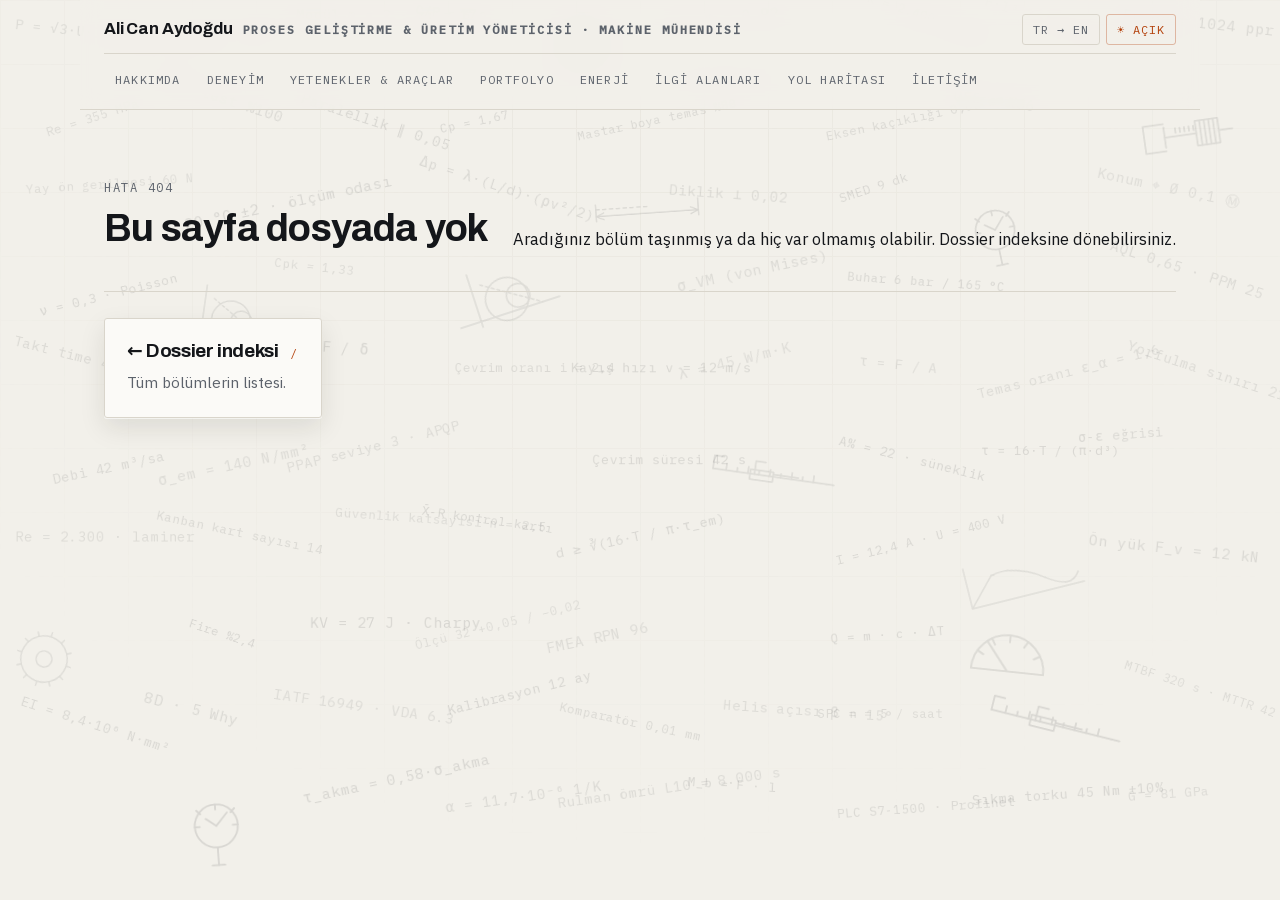
==== commit aa033c63: "CV sitesi yayını" ====
--- a/404/index.html
+++ b/404/index.html
@@ -1 +1 @@
-<!DOCTYPE html><!--wUwf7KNebuC1Povq7zzIe--><html lang="tr" data-tema="karanlik"><head><meta charSet="utf-8"/><meta name="viewport" content="width=device-width, initial-scale=1"/><link rel="preload" href="/_next/static/media/1a4aa50920b5315c-s.p.woff2" as="font" crossorigin="" type="font/woff2"/><link rel="preload" href="/_next/static/media/23d669af23d19c95-s.p.woff2" as="font" crossorigin="" type="font/woff2"/><link rel="preload" href="/_next/static/media/26d4368bf94c0ec4-s.p.woff2" as="font" crossorigin="" type="font/woff2"/><link rel="preload" href="/_next/static/media/2801417b65625cf5-s.p.woff2" as="font" crossorigin="" type="font/woff2"/><link rel="preload" href="/_next/static/media/92eeb95d069020cc-s.p.woff2" as="font" crossorigin="" type="font/woff2"/><link rel="preload" href="/_next/static/media/98e207f02528a563-s.p.woff2" as="font" crossorigin="" type="font/woff2"/><link rel="preload" href="/_next/static/media/99dcf268bda04fe5-s.p.woff2" as="font" crossorigin="" type="font/woff2"/><link rel="preload" href="/_next/static/media/d3ebbfd689654d3a-s.p.woff2" as="font" crossorigin="" type="font/woff2"/><link rel="stylesheet" href="/_next/static/css/a824187785ade3a8.css" data-precedence="next"/><link rel="preload" as="script" fetchPriority="low" href="/_next/static/chunks/webpack-0aae440acfa3b4bb.js"/><script src="/_next/static/chunks/4bd1b696-c023c6e3521b1417.js" async=""></script><script src="/_next/static/chunks/255-a7ba4d37dca2f1fa.js" async=""></script><script src="/_next/static/chunks/main-app-0b90527b60f380eb.js" async=""></script><script src="/_next/static/chunks/176-c4a8215ca4d82670.js" async=""></script><script src="/_next/static/chunks/206-5c0bc24a53914f06.js" async=""></script><script src="/_next/static/chunks/app/layout-c74ab268e3fa7f1e.js" async=""></script><script src="/_next/static/chunks/app/not-found-e77cf2601d619c3d.js" async=""></script><meta name="robots" content="noindex"/><meta name="next-size-adjust" content=""/><meta name="theme-color" media="(prefers-color-scheme: dark)" content="#0c0e11"/><meta name="theme-color" media="(prefers-color-scheme: light)" content="#f2f0ea"/><title>Ali Can Aydoğdu — Proses Geliştirme &amp; Üretim Yöneticisi · Makine Mühendisi</title><meta name="description" content="11 yıllık otomotiv deneyimi: proses optimizasyonu, üretim yönetimi ve özel makine tasarımı. Robotik otomasyon hatları, fabrika kurulumları ve güneş enerji santrali projeleri."/><meta name="application-name" content="Ali Can Aydoğdu — CV"/><meta name="author" content="Ali Can Aydoğdu"/><meta name="keywords" content="makine mühendisi,mechanical engineer,proses geliştirme,üretim yönetimi,otomotiv,CAPEX,robotik otomasyon,Bursa,CV,özgeçmiş"/><meta name="robots" content="index, follow"/><meta property="og:title" content="Ali Can Aydoğdu — Proses Geliştirme &amp; Üretim Yöneticisi · Makine Mühendisi"/><meta property="og:description" content="11 yıllık otomotiv deneyimi: proses optimizasyonu, üretim yönetimi ve özel makine tasarımı. Robotik otomasyon hatları, fabrika kurulumları ve güneş enerji santrali projeleri."/><meta property="og:url" content="https://alican-aydogdu.github.io/"/><meta property="og:site_name" content="Ali Can Aydoğdu"/><meta property="og:locale" content="tr_TR"/><meta property="og:image" content="https://alican-aydogdu.github.io/og.jpg"/><meta property="og:image:width" content="1200"/><meta property="og:image:height" content="630"/><meta property="og:image:alt" content="Ali Can Aydoğdu — Proses Geliştirme &amp; Üretim Yöneticisi · Makine Mühendisi"/><meta property="og:locale:alternate" content="en_US"/><meta property="og:type" content="profile"/><meta name="twitter:card" content="summary_large_image"/><meta name="twitter:title" content="Ali Can Aydoğdu — Proses Geliştirme &amp; Üretim Yöneticisi · Makine Mühendisi"/><meta name="twitter:description" content="11 yıllık otomotiv deneyimi: proses optimizasyonu, üretim yönetimi ve özel makine tasarımı. Robotik otomasyon hatları, fabrika kurulumları ve güneş enerji santrali projeleri."/><meta name="twitter:image" content="https://alican-aydogdu.github.io/og.jpg"/><link rel="icon" href="/favicon.svg"/><script src="/_next/static/chunks/polyfills-42372ed130431b0a.js" noModule=""></script></head><body class="__variable_29571e __variable_7dcaba __variable_6cf36b"><div hidden=""><!--$--><!--/$--></div><div class="sembol-katmani" aria-hidden="true"><span class="sembol sembol--genis" style="left:62.6%;top:12.1%;transform:rotate(-12deg) scale(0.8);opacity:0.11399999999999999"><span class="sembol-metin">Eksen kaçıklığı 0,02 mm</span></span><span class="sembol" style="left:87%;top:41.3%;transform:rotate(18deg) scale(0.93);opacity:0.10200000000000001"><span class="sembol-metin">Yorfulma sınırı 210 N/mm²</span></span><span class="sembol sembol--genis" style="left:12.5%;top:2.8%;transform:rotate(-8deg) scale(0.83);opacity:0.132"><span class="sembol-metin">Ra 0,8 · Rz 4</span></span><span class="sembol" style="left:22.8%;top:12.5%;transform:rotate(18deg) scale(0.93);opacity:0.126"><span class="sembol-metin">Paralellik ∥ 0,05</span></span><span class="sembol sembol--genis" style="left:0.5%;top:38.6%;transform:rotate(14deg) scale(0.91);opacity:0.11399999999999999"><span class="sembol-metin">Takt time 48 s</span></span><span class="sembol" style="left:87.4%;top:87.2%;transform:rotate(-4deg) scale(0.82);opacity:0.108"><span class="sembol-metin">G = 81 GPa</span></span><span class="sembol sembol--genis" style="left:30.8%;top:68.4%;transform:rotate(-14deg) scale(0.82);opacity:0.096"><span class="sembol-metin">Ölçü 32 +0,05 / −0,02</span></span><span class="sembol" style="left:23.2%;top:85.6%;transform:rotate(-12deg) scale(0.96);opacity:0.132"><span class="sembol-metin">τ_akma = 0,58·σ_akma</span></span><span class="sembol sembol--genis" style="left:0.5%;top:58.7%;transform:rotate(0deg) scale(0.91);opacity:0.10200000000000001"><span class="sembol-metin">Re = 2.300 · laminer</span></span><span class="sembol" style="left:75.3%;top:40.3%;transform:rotate(-14deg) scale(0.9);opacity:0.10200000000000001"><span class="sembol-metin">Temas oranı ε_α = 1,6</span></span><span class="sembol sembol--genis" style="left:44.7%;top:21.4%;transform:rotate(-4deg) scale(0.8);opacity:0.126"><svg viewBox="0 0 140 30" width="150" height="32" fill="none" stroke="currentColor" stroke-width="1.4" stroke-linecap="round" stroke-linejoin="round"><path d="M10 6 V26"></path><path d="M130 6 V26"></path><path d="M10 20 H130"></path><path d="M19 16 L10 20 L19 24"></path><path d="M121 16 L130 20 L121 24"></path><path d="M10 12 H70" stroke-dasharray="4 4"></path></svg></span><span class="sembol" style="left:85.3%;top:19.9%;transform:rotate(12deg) scale(0.95);opacity:0.096"><span class="sembol-metin">Konum ⌖ Ø 0,1 Ⓜ</span></span><span class="sembol sembol--genis" style="left:33.6%;top:12.5%;transform:rotate(-12deg) scale(0.79);opacity:0.126"><span class="sembol-metin">Cp = 1,67</span></span><span class="sembol" style="left:63.8%;top:88.8%;transform:rotate(-4deg) scale(0.82);opacity:0.12"><span class="sembol-metin">PLC S7-1500 · Profinet</span></span><span class="sembol sembol--genis" style="left:22.1%;top:0.7%;transform:rotate(0deg) scale(0.87);opacity:0.132"><span class="sembol-metin">Modül m = 2 · z₁ = 17</span></span><span class="sembol" style="left:66.4%;top:0.8%;transform:rotate(18deg) scale(0.8);opacity:0.126"><span class="sembol-metin">k = 2.400 W/m²K</span></span><span class="sembol sembol--genis" style="left:14%;top:21.5%;transform:rotate(-12deg) scale(0.97);opacity:0.132"><span class="sembol-metin">20 °C ±2 · ölçüm odası</span></span><span class="sembol" style="left:10.6%;top:58.2%;transform:rotate(12deg) scale(0.82);opacity:0.11399999999999999"><span class="sembol-metin">Kanban kart sayısı 14</span></span><span class="sembol sembol--genis" style="left:34.6%;top:28.5%;transform:rotate(-18deg) scale(0.98);opacity:0.108"><svg viewBox="0 0 120 70" width="120" height="72" fill="none" stroke="currentColor" stroke-width="1.4" stroke-linecap="round" stroke-linejoin="round"><path d="M8 56 H114"></path><path d="M30 6 V62"></path><circle cx="62" cy="42" r="22"></circle><circle cx="74" cy="42" r="12"></circle><path d="M40 20 L96 56" stroke-dasharray="3 3"></path></svg></span><span class="sembol" style="left:45.3%;top:50.1%;transform:rotate(0deg) scale(0.86);opacity:0.126"><span class="sembol-metin">Çevrim süresi 42 s</span></span><span class="sembol sembol--genis" style="left:66.7%;top:39.6%;transform:rotate(6deg) scale(0.88);opacity:0.10200000000000001"><span class="sembol-metin">τ = F / A</span></span><span class="sembol" style="left:74.2%;top:60.5%;transform:rotate(-14deg) scale(0.93);opacity:0.096"><svg viewBox="0 0 140 60" width="140" height="62" fill="none" stroke="currentColor" stroke-width="1.4" stroke-linecap="round" stroke-linejoin="round"><path d="M12 8 V52 H136"></path><path d="M12 52 L40 22"></path><path d="M40 22 C46 21 52 20 58 21"></path><path d="M58 21 C74 24 86 30 96 38"></path><path d="M96 38 C104 44 110 47 116 48"></path><path d="M116 48 C122 49 128 46 132 40"></path><path d="M40 22 H44" stroke-dasharray="3 3"></path></svg></span><span class="sembol sembol--genis" style="left:34%;top:76%;transform:rotate(-14deg) scale(0.88);opacity:0.132"><span class="sembol-metin">Kalibrasyon 12 ay</span></span><span class="sembol" style="left:85.8%;top:76%;transform:rotate(18deg) scale(0.8);opacity:0.10200000000000001"><span class="sembol-metin">MTBF 320 s · MTTR 42 dk</span></span><span class="sembol sembol--genis" style="left:83.7%;top:47.3%;transform:rotate(-4deg) scale(0.86);opacity:0.12"><span class="sembol-metin">σ-ε eğrisi</span></span><span class="sembol" style="left:63.4%;top:59%;transform:rotate(-14deg) scale(0.8);opacity:0.126"><span class="sembol-metin">I = 12,4 A · U = 400 V</span></span><span class="sembol sembol--genis" style="left:75.5%;top:49.1%;transform:rotate(0deg) scale(0.82);opacity:0.126"><span class="sembol-metin">τ = 16·T / (π·d³)</span></span><span class="sembol" style="left:42.6%;top:86.5%;transform:rotate(-8deg) scale(0.91);opacity:0.108"><span class="sembol-metin">Rulman ömrü L10 = 8.000 s</span></span><span class="sembol sembol--genis" style="left:43.2%;top:12.3%;transform:rotate(-12deg) scale(0.78);opacity:0.12"><span class="sembol-metin">Mastar boya temas %80</span></span><span class="sembol" style="left:3.4%;top:51%;transform:rotate(-12deg) scale(0.89);opacity:0.12"><span class="sembol-metin">Debi 42 m³/sa</span></span><span class="sembol sembol--genis" style="left:42.4%;top:69.9%;transform:rotate(-12deg) scale(0.96);opacity:0.108"><span class="sembol-metin">FMEA RPN 96</span></span><span class="sembol" style="left:31.9%;top:20%;transform:rotate(18deg) scale(0.92);opacity:0.12"><span class="sembol-metin">Δp = λ·(L/d)·(ρv²/2)</span></span><span class="sembol sembol--genis" style="left:13.9%;top:69.4%;transform:rotate(18deg) scale(0.78);opacity:0.132"><span class="sembol-metin">Fire %2,4</span></span><span class="sembol" style="left:12%;top:50.7%;transform:rotate(-12deg) scale(0.97);opacity:0.10200000000000001"><span class="sembol-metin">σ_em = 140 N/mm²</span></span><span class="sembol sembol--genis" style="left:0.5%;top:2.6%;transform:rotate(6deg) scale(0.89);opacity:0.108"><span class="sembol-metin">P = √3·U·I·cos φ</span></span><span class="sembol" style="left:53%;top:86.2%;transform:rotate(4deg) scale(0.82);opacity:0.126"><span class="sembol-metin">M_b = F · l</span></span><span class="sembol sembol--genis" style="left:23.9%;top:68.2%;transform:rotate(0deg) scale(0.96);opacity:0.132"><span class="sembol-metin">KV = 27 J · Charpy</span></span><span class="sembol" style="left:62.6%;top:78.3%;transform:rotate(0deg) scale(0.79);opacity:0.108"><span class="sembol-metin">SPC n = 5 / saat</span></span><span class="sembol sembol--genis" style="left:34.1%;top:39.9%;transform:rotate(0deg) scale(0.81);opacity:0.11399999999999999"><span class="sembol-metin">Çevrim oranı i = 2,4</span></span><span class="sembol" style="left:64.8%;top:19.9%;transform:rotate(-18deg) scale(0.8);opacity:0.126"><span class="sembol-metin">SMED 9 dk</span></span><span class="sembol sembol--genis" style="left:55.8%;top:78%;transform:rotate(4deg) scale(0.9);opacity:0.10200000000000001"><span class="sembol-metin">Helis açısı β = 15°</span></span><span class="sembol" style="left:22%;top:37.6%;transform:rotate(4deg) scale(0.96);opacity:0.132"><span class="sembol-metin">k = F / δ</span></span><span class="sembol sembol--genis" style="left:24.4%;top:56.8%;transform:rotate(4deg) scale(0.82);opacity:0.10200000000000001"><span class="sembol-metin">Güvenlik katsayısı n = 2,5</span></span><span class="sembol" style="left:12.5%;top:10%;transform:rotate(18deg) scale(0.96);opacity:0.11399999999999999"><span class="sembol-metin">EOL test %100</span></span><span class="sembol sembol--genis" style="left:13.8%;top:88.4%;transform:rotate(-4deg) scale(0.95);opacity:0.132"><svg viewBox="0 0 60 60" width="80" height="80" fill="none" stroke="currentColor" stroke-width="1.4" stroke-linecap="round" stroke-linejoin="round"><circle cx="30" cy="22" r="17"></circle><path d="M30 5 L30 9"></path><path d="M45 9 L42 12"></path><path d="M15 9 L18 12"></path><path d="M47 22 L43 22"></path><path d="M13 22 L17 22"></path><path d="M30 22 L39 12"></path><path d="M30 22 L22 16"></path><path d="M30 39 V53"></path><path d="M25 53 H35"></path></svg></span><span class="sembol" style="left:2.6%;top:12.1%;transform:rotate(-18deg) scale(0.82);opacity:0.108"><span class="sembol-metin">Re = 355 MPa</span></span><span class="sembol sembol--genis" style="left:76.3%;top:77.4%;transform:rotate(14deg) scale(0.95);opacity:0.132"><svg viewBox="0 0 120 40" width="150" height="50" fill="none" stroke="currentColor" stroke-width="1.4" stroke-linecap="round" stroke-linejoin="round"><path d="M8 22 H112"></path><path d="M20 22 V16"></path><path d="M30 22 V18.5"></path><path d="M40 22 V16"></path><path d="M50 22 V18.5"></path><path d="M60 22 V16"></path><path d="M70 22 V18.5"></path><path d="M80 22 V16"></path><path d="M90 22 V18.5"></path><path d="M100 22 V16"></path><path d="M8 22 V10 H17"></path><path d="M46 22 V10 H55"></path><path d="M42 18 H63 V27 H42 Z"></path><path d="M112 22 H119"></path><path d="M63 20 H86"></path></svg></span><span class="sembol" style="left:31.8%;top:0.5%;transform:rotate(6deg) scale(0.8);opacity:0.132"><span class="sembol-metin">C/P = 6,2</span></span><span class="sembol sembol--genis" style="left:51.9%;top:0.9%;transform:rotate(-4deg) scale(0.94);opacity:0.11399999999999999"><span class="sembol-metin">cos φ = 0,92</span></span><span class="sembol" style="left:63.9%;top:69.5%;transform:rotate(-4deg) scale(0.82);opacity:0.126"><span class="sembol-metin">Q = m · c · ΔT</span></span><span class="sembol sembol--genis" style="left:52.6%;top:29.1%;transform:rotate(-12deg) scale(0.97);opacity:0.108"><span class="sembol-metin">σ_VM (von Mises)</span></span><span class="sembol" style="left:11.1%;top:77.8%;transform:rotate(14deg) scale(0.98);opacity:0.12"><span class="sembol-metin">8D · 5 Why</span></span><span class="sembol sembol--genis" style="left:53.2%;top:8.7%;transform:rotate(0deg) scale(0.82);opacity:0.108"><span class="sembol-metin">σ = M / W</span></span><span class="sembol" style="left:51.9%;top:20.6%;transform:rotate(4deg) scale(0.93);opacity:0.108"><span class="sembol-metin">Diklik ⊥ 0,02</span></span><span class="sembol sembol--genis" style="left:74.8%;top:22.1%;transform:rotate(-12deg) scale(0.86);opacity:0.12"><svg viewBox="0 0 60 60" width="80" height="80" fill="none" stroke="currentColor" stroke-width="1.4" stroke-linecap="round" stroke-linejoin="round"><circle cx="30" cy="22" r="17"></circle><path d="M30 5 L30 9"></path><path d="M45 9 L42 12"></path><path d="M15 9 L18 12"></path><path d="M47 22 L43 22"></path><path d="M13 22 L17 22"></path><path d="M30 22 L39 12"></path><path d="M30 22 L22 16"></path><path d="M30 39 V53"></path><path d="M25 53 H35"></path></svg></span><span class="sembol" style="left:31.5%;top:56.8%;transform:rotate(8deg) scale(0.78);opacity:0.132"><span class="sembol-metin">X̄-R kontrol kartı</span></span><span class="sembol sembol--genis" style="left:75.3%;top:69.1%;transform:rotate(6deg) scale(0.93);opacity:0.10200000000000001"><svg viewBox="0 0 60 40" width="90" height="60" fill="none" stroke="currentColor" stroke-width="1.4" stroke-linecap="round" stroke-linejoin="round"><path d="M4 34 A26 26 0 0 1 56 34"></path><path d="M4 34 H56"></path><path d="M7.5 21.0 L11.8 23.5"></path><path d="M17.0 11.5 L19.5 15.8"></path><path d="M30.0 8.0 L30.0 13.0"></path><path d="M43.0 11.5 L40.5 15.8"></path><path d="M52.5 21.0 L48.2 23.5"></path><path d="M30 34 L14 14"></path></svg></span><span class="sembol" style="left:11.2%;top:37.7%;transform:rotate(14deg) scale(0.96);opacity:0.12"><svg viewBox="0 0 80 80" width="76" height="76" fill="none" stroke="currentColor" stroke-width="1.4" stroke-linecap="round" stroke-linejoin="round"><circle cx="40" cy="40" r="30"></circle><circle cx="40" cy="40" r="20"></circle><circle cx="40" cy="40" r="11"></circle><circle cx="65.0" cy="40.0" r="3.4"></circle><circle cx="57.7" cy="57.7" r="3.4"></circle><circle cx="40.0" cy="65.0" r="3.4"></circle><circle cx="22.3" cy="57.7" r="3.4"></circle><circle cx="15.0" cy="40.0" r="3.4"></circle><circle cx="22.3" cy="22.3" r="3.4"></circle><circle cx="40.0" cy="15.0" r="3.4"></circle><circle cx="57.7" cy="22.3" r="3.4"></circle></svg></span><span class="sembol sembol--genis" style="left:84.8%;top:60%;transform:rotate(6deg) scale(0.96);opacity:0.12"><span class="sembol-metin">Ön yük F_v = 12 kN</span></span><span class="sembol" style="left:74.2%;top:10.2%;transform:rotate(8deg) scale(0.92);opacity:0.12"><span class="sembol-metin">OEE = %86</span></span><span class="sembol sembol--genis" style="left:20.7%;top:77.5%;transform:rotate(8deg) scale(0.92);opacity:0.10200000000000001"><span class="sembol-metin">IATF 16949 · VDA 6.3</span></span><span class="sembol" style="left:86.2%;top:29%;transform:rotate(18deg) scale(0.95);opacity:0.108"><span class="sembol-metin">AQL 0,65 · PPM 25</span></span><span class="sembol sembol--genis" style="left:21.4%;top:48.7%;transform:rotate(-14deg) scale(0.9);opacity:0.108"><span class="sembol-metin">PPAP seviye 3 · APQP</span></span><span class="sembol" style="left:74.9%;top:87.2%;transform:rotate(-4deg) scale(0.88);opacity:0.132"><span class="sembol-metin">Sıkma torku 45 Nm ±10%</span></span><span class="sembol sembol--genis" style="left:87.4%;top:11.8%;transform:rotate(-8deg) scale(0.91);opacity:0.108"><svg viewBox="0 0 120 44" width="150" height="55" fill="none" stroke="currentColor" stroke-width="1.4" stroke-linecap="round" stroke-linejoin="round"><path d="M34 10 H16 V34 H34"></path><path d="M34 13 V31"></path><path d="M34 22 H62"></path><path d="M62 11 H82 V33 H62 Z"></path><path d="M66 11 V33"></path><path d="M70 11 V33"></path><path d="M74 11 V33"></path><path d="M78 11 V33"></path><path d="M82 22 H94"></path><path d="M44 15 V19"></path><path d="M48 15 V19"></path><path d="M52 15 V19"></path><path d="M56 15 V19"></path><path d="M60 15 V19"></path></svg></span><span class="sembol" style="left:64.6%;top:30.3%;transform:rotate(4deg) scale(0.8);opacity:0.132"><span class="sembol-metin">Buhar 6 bar / 165 °C</span></span><span class="sembol sembol--genis" style="left:0.5%;top:19.4%;transform:rotate(-4deg) scale(0.81);opacity:0.096"><span class="sembol-metin">Yay ön gerilmesi 60 N</span></span><span class="sembol" style="left:42.3%;top:58.5%;transform:rotate(-12deg) scale(0.87);opacity:0.126"><span class="sembol-metin">d ≥ ∛(16·T / π·τ_em)</span></span><span class="sembol sembol--genis" style="left:54.3%;top:49.9%;transform:rotate(8deg) scale(0.88);opacity:0.10200000000000001"><svg viewBox="0 0 120 40" width="150" height="50" fill="none" stroke="currentColor" stroke-width="1.4" stroke-linecap="round" stroke-linejoin="round"><path d="M8 22 H112"></path><path d="M20 22 V16"></path><path d="M30 22 V18.5"></path><path d="M40 22 V16"></path><path d="M50 22 V18.5"></path><path d="M60 22 V16"></path><path d="M70 22 V18.5"></path><path d="M80 22 V16"></path><path d="M90 22 V18.5"></path><path d="M100 22 V16"></path><path d="M8 22 V10 H17"></path><path d="M46 22 V10 H55"></path><path d="M42 18 H63 V27 H42 Z"></path><path d="M112 22 H119"></path><path d="M63 20 H86"></path></svg></span><span class="sembol" style="left:0.5%;top:69%;transform:rotate(-12deg) scale(0.94);opacity:0.10200000000000001"><svg viewBox="0 0 80 80" width="76" height="76" fill="none" stroke="currentColor" stroke-width="1.4" stroke-linecap="round" stroke-linejoin="round"><circle cx="40" cy="40" r="26"></circle><circle cx="40" cy="40" r="9"></circle><path d="M66.0 40.0 L71.0 40.0"></path><path d="M62.5 53.0 L66.8 55.5"></path><path d="M53.0 62.5 L55.5 66.8"></path><path d="M40.0 66.0 L40.0 71.0"></path><path d="M27.0 62.5 L24.5 66.8"></path><path d="M17.5 53.0 L13.2 55.5"></path><path d="M14.0 40.0 L9.0 40.0"></path><path d="M17.5 27.0 L13.2 24.5"></path><path d="M27.0 17.5 L24.5 13.2"></path><path d="M40.0 14.0 L40.0 9.0"></path><path d="M53.0 17.5 L55.5 13.2"></path><path d="M62.5 27.0 L66.8 24.5"></path></svg></span><span class="sembol sembol--genis" style="left:0.5%;top:79.6%;transform:rotate(18deg) scale(0.87);opacity:0.12"><span class="sembol-metin">EI = 8,4·10⁶ N·mm²</span></span><span class="sembol" style="left:42.3%;top:79.2%;transform:rotate(12deg) scale(0.81);opacity:0.11399999999999999"><span class="sembol-metin">Komparatör 0,01 mm</span></span><span class="sembol sembol--genis" style="left:1.9%;top:31.8%;transform:rotate(-14deg) scale(0.84);opacity:0.132"><span class="sembol-metin">ν = 0,3 · Poisson</span></span><span class="sembol" style="left:87.4%;top:1.5%;transform:rotate(6deg) scale(0.96);opacity:0.11399999999999999"><span class="sembol-metin">Encoder 1024 ppr</span></span><span class="sembol sembol--genis" style="left:34.3%;top:87.6%;transform:rotate(-8deg) scale(0.93);opacity:0.11399999999999999"><span class="sembol-metin">α = 11,7·10⁻⁶ 1/K</span></span><span class="sembol" style="left:64.3%;top:50%;transform:rotate(14deg) scale(0.84);opacity:0.132"><span class="sembol-metin">A% = 22 · süneklik</span></span><span class="sembol sembol--genis" style="left:43.5%;top:39.9%;transform:rotate(0deg) scale(0.87);opacity:0.126"><span class="sembol-metin">Kayış hızı v = 12 m/s</span></span><span class="sembol" style="left:42.5%;top:0.5%;transform:rotate(4deg) scale(0.96);opacity:0.096"><svg viewBox="0 0 80 80" width="76" height="76" fill="none" stroke="currentColor" stroke-width="1.4" stroke-linecap="round" stroke-linejoin="round"><circle cx="40" cy="40" r="30"></circle><circle cx="40" cy="40" r="20"></circle><circle cx="40" cy="40" r="11"></circle><circle cx="65.0" cy="40.0" r="3.4"></circle><circle cx="57.7" cy="57.7" r="3.4"></circle><circle cx="40.0" cy="65.0" r="3.4"></circle><circle cx="22.3" cy="57.7" r="3.4"></circle><circle cx="15.0" cy="40.0" r="3.4"></circle><circle cx="22.3" cy="22.3" r="3.4"></circle><circle cx="40.0" cy="15.0" r="3.4"></circle><circle cx="57.7" cy="22.3" r="3.4"></circle></svg></span><span class="sembol sembol--genis" style="left:20.7%;top:28.7%;transform:rotate(6deg) scale(0.81);opacity:0.10200000000000001"><span class="sembol-metin">Cpk = 1,33</span></span><span class="sembol" style="left:73.2%;top:0.6%;transform:rotate(18deg) scale(0.87);opacity:0.096"><span class="sembol-metin">δ = F·l³ / (3·E·I)</span></span><span class="sembol sembol--genis" style="left:52.7%;top:39.1%;transform:rotate(-14deg) scale(0.97);opacity:0.096"><span class="sembol-metin">λ = 45 W/m·K</span></span><span class="sembol" style="left:13.3%;top:30.9%;transform:rotate(8deg) scale(0.88);opacity:0.108"><svg viewBox="0 0 120 70" width="120" height="72" fill="none" stroke="currentColor" stroke-width="1.4" stroke-linecap="round" stroke-linejoin="round"><path d="M8 56 H114"></path><path d="M30 6 V62"></path><circle cx="62" cy="42" r="22"></circle><circle cx="74" cy="42" r="12"></circle><path d="M40 20 L96 56" stroke-dasharray="3 3"></path></svg></span></div><div class="kabuk"><header class="ustbar"><a class="marka" href="/">Ali Can Aydoğdu<span>Proses Geliştirme &amp; Üretim Yöneticisi · Makine Mühendisi</span></a><nav class="ust-nav" aria-label="Bölümler"><a data-aktif="0" href="/hakkimda/">Hakkımda</a><a data-aktif="0" href="/deneyim/">Deneyim</a><a data-aktif="0" href="/yetenekler/">Yetenekler &amp; Araçlar</a><a data-aktif="0" href="/portfolyo/">Portfolyo</a><a data-aktif="0" href="/enerji/">Enerji</a><a data-aktif="0" href="/ilgi/">İlgi Alanları</a><a data-aktif="0" href="/yol-haritasi/">Yol Haritası</a><a data-aktif="0" href="/iletisim/">İletişim</a></nav><div class="anahtarlar"><button type="button" class="anahtar" data-acik="0" aria-label="Dili değiştir (TR → EN)">TR → EN</button><button type="button" class="anahtar" data-acik="0" aria-label="Temayı değiştir">☾ Koyu</button></div></header><main><section class="sayfa-giris"><div class="sayfa-basligi"><div><span class="mono">Hata 404</span><h2>Bu sayfa dosyada yok</h2></div><p>Aradığınız bölüm taşınmış ya da hiç var olmamış olabilir. Dossier indeksine dönebilirsiniz.</p></div><a class="kart kart-baglanti" style="display:inline-block" href="/"><div class="kart-baslik"><h3>← Dossier indeksi</h3><span class="kod">/</span></div><p>Tüm bölümlerin listesi.</p></a></section><!--$--><!--/$--></main></div><script src="/_next/static/chunks/webpack-0aae440acfa3b4bb.js" id="_R_" async=""></script><script>(self.__next_f=self.__next_f||[]).push([0])</script><script>self.__next_f.push([1,"1:\"$Sreact.fragment\"\n2:I[206,[\"176\",\"static/chunks/176-c4a8215ca4d82670.js\",\"206\",\"static/chunks/206-5c0bc24a53914f06.js\",\"177\",\"static/chunks/app/layout-c74ab268e3fa7f1e.js\"],\"Saglayici\"]\n49:I[7150,[],\"\"]\n:HL[\"/_next/static/media/1a4aa50920b5315c-s.p.woff2\",\"font\",{\"crossOrigin\":\"\",\"type\":\"font/woff2\"}]\n:HL[\"/_next/static/media/23d669af23d19c95-s.p.woff2\",\"font\",{\"crossOrigin\":\"\",\"type\":\"font/woff2\"}]\n:HL[\"/_next/static/media/26d4368bf94c0ec4-s.p.woff2\",\"font\",{\"crossOrigin\":\"\",\"type\":\"font/woff2\"}]\n:HL[\"/_next/static/media/2801417b65625cf5-s.p.woff2\",\"font\",{\"crossOrigin\":\"\",\"type\":\"font/woff2\"}]\n:HL[\"/_next/static/media/92eeb95d069020cc-s.p.woff2\",\"font\",{\"crossOrigin\":\"\",\"type\":\"font/woff2\"}]\n:HL[\"/_next/static/media/98e207f02528a563-s.p.woff2\",\"font\",{\"crossOrigin\":\"\",\"type\":\"font/woff2\"}]\n:HL[\"/_next/static/media/99dcf268bda04fe5-s.p.woff2\",\"font\",{\"crossOrigin\":\"\",\"type\":\"font/woff2\"}]\n:HL[\"/_next/static/media/d3ebbfd689654d3a-s.p.woff2\",\"font\",{\"crossOrigin\":\"\",\"type\":\"font/woff2\"}]\n:HL[\"/_next/static/css/a824187785ade3a8.css\",\"style\"]\n"])</script><script>self.__next_f.push([1,"0:{\"P\":null,\"b\":\"wUwf7KNebuC1Povq7zzIe\",\"p\":\"\",\"c\":[\"\",\"_not-found\",\"\"],\"i\":false,\"f\":[[[\"\",{\"children\":[\"/_not-found\",{\"children\":[\"__PAGE__\",{}]}]},\"$undefined\",\"$undefined\",true],[\"\",[\"$\",\"$1\",\"c\",{\"children\":[[[\"$\",\"link\",\"0\",{\"rel\":\"stylesheet\",\"href\":\"/_next/static/css/a824187785ade3a8.css\",\"precedence\":\"next\",\"crossOrigin\":\"$undefined\",\"nonce\":\"$undefined\"}]],[\"$\",\"html\",null,{\"lang\":\"tr\",\"data-tema\":\"karanlik\",\"suppressHydrationWarning\":true,\"children\":[\"$\",\"body\",null,{\"className\":\"__variable_29571e __variable_7dcaba __variable_6cf36b\",\"children\":[\"$\",\"$L2\",null,{\"children\":[[\"$\",\"div\",null,{\"className\":\"sembol-katmani\",\"aria-hidden\":\"true\",\"children\":[[\"$\",\"span\",\"0\",{\"className\":\"sembol sembol--genis\",\"style\":{\"left\":\"62.6%\",\"top\":\"12.1%\",\"transform\":\"rotate(-12deg) scale(0.8)\",\"opacity\":0.11399999999999999},\"children\":[\"$\",\"span\",null,{\"className\":\"sembol-metin\",\"children\":\"Eksen kaçıklığı 0,02 mm\"}]}],[\"$\",\"span\",\"1\",{\"className\":\"sembol\",\"style\":{\"left\":\"87%\",\"top\":\"41.3%\",\"transform\":\"rotate(18deg) scale(0.93)\",\"opacity\":0.10200000000000001},\"children\":[\"$\",\"span\",null,{\"className\":\"sembol-metin\",\"children\":\"Yorfulma sınırı 210 N/mm²\"}]}],[\"$\",\"span\",\"2\",{\"className\":\"sembol sembol--genis\",\"style\":{\"left\":\"12.5%\",\"top\":\"2.8%\",\"transform\":\"rotate(-8deg) scale(0.83)\",\"opacity\":0.132},\"children\":[\"$\",\"span\",null,{\"className\":\"sembol-metin\",\"children\":\"Ra 0,8 · Rz 4\"}]}],[\"$\",\"span\",\"3\",{\"className\":\"sembol\",\"style\":{\"left\":\"22.8%\",\"top\":\"12.5%\",\"transform\":\"rotate(18deg) scale(0.93)\",\"opacity\":0.126},\"children\":[\"$\",\"span\",null,{\"className\":\"sembol-metin\",\"children\":\"Paralellik ∥ 0,05\"}]}],[\"$\",\"span\",\"4\",{\"className\":\"sembol sembol--genis\",\"style\":{\"left\":\"0.5%\",\"top\":\"38.6%\",\"transform\":\"rotate(14deg) scale(0.91)\",\"opacity\":0.11399999999999999},\"children\":[\"$\",\"span\",null,{\"className\":\"sembol-metin\",\"children\":\"Takt time 48 s\"}]}],[\"$\",\"span\",\"5\",{\"className\":\"sembol\",\"style\":{\"left\":\"87.4%\",\"top\":\"87.2%\",\"transform\":\"rotate(-4deg) scale(0.82)\",\"opacity\":0.108},\"children\":[\"$\",\"span\",null,{\"className\":\"sembol-metin\",\"children\":\"G = 81 GPa\"}]}],[\"$\",\"span\",\"6\",{\"className\":\"sembol sembol--genis\",\"style\":{\"left\":\"30.8%\",\"top\":\"68.4%\",\"transform\":\"rotate(-14deg) scale(0.82)\",\"opacity\":0.096},\"children\":[\"$\",\"span\",null,{\"className\":\"sembol-metin\",\"children\":\"Ölçü 32 +0,05 / −0,02\"}]}],[\"$\",\"span\",\"7\",{\"className\":\"sembol\",\"style\":{\"left\":\"23.2%\",\"top\":\"85.6%\",\"transform\":\"rotate(-12deg) scale(0.96)\",\"opacity\":0.132},\"children\":[\"$\",\"span\",null,{\"className\":\"sembol-metin\",\"children\":\"τ_akma = 0,58·σ_akma\"}]}],[\"$\",\"span\",\"8\",{\"className\":\"sembol sembol--genis\",\"style\":{\"left\":\"0.5%\",\"top\":\"58.7%\",\"transform\":\"rotate(0deg) scale(0.91)\",\"opacity\":0.10200000000000001},\"children\":[\"$\",\"span\",null,{\"className\":\"sembol-metin\",\"children\":\"Re = 2.300 · laminer\"}]}],[\"$\",\"span\",\"9\",{\"className\":\"sembol\",\"style\":{\"left\":\"75.3%\",\"top\":\"40.3%\",\"transform\":\"rotate(-14deg) scale(0.9)\",\"opacity\":0.10200000000000001},\"children\":[\"$\",\"span\",null,{\"className\":\"sembol-metin\",\"children\":\"Temas oranı ε_α = 1,6\"}]}],[\"$\",\"span\",\"10\",{\"className\":\"sembol sembol--genis\",\"style\":{\"left\":\"44.7%\",\"top\":\"21.4%\",\"transform\":\"rotate(-4deg) scale(0.8)\",\"opacity\":0.126},\"children\":[\"$\",\"svg\",null,{\"viewBox\":\"0 0 140 30\",\"width\":\"150\",\"height\":\"32\",\"fill\":\"none\",\"stroke\":\"currentColor\",\"strokeWidth\":1.4,\"strokeLinecap\":\"round\",\"strokeLinejoin\":\"round\",\"children\":[[\"$\",\"path\",null,{\"d\":\"M10 6 V26\"}],[\"$\",\"path\",null,{\"d\":\"M130 6 V26\"}],[\"$\",\"path\",null,{\"d\":\"M10 20 H130\"}],[\"$\",\"path\",null,{\"d\":\"M19 16 L10 20 L19 24\"}],[\"$\",\"path\",null,{\"d\":\"M121 16 L130 20 L121 24\"}],[\"$\",\"path\",null,{\"d\":\"M10 12 H70\",\"strokeDasharray\":\"4 4\"}]]}]}],[\"$\",\"span\",\"11\",{\"className\":\"sembol\",\"style\":{\"left\":\"85.3%\",\"top\":\"19.9%\",\"transform\":\"rotate(12deg) scale(0.95)\",\"opacity\":0.096},\"children\":[\"$\",\"span\",null,{\"className\":\"sembol-metin\",\"children\":\"Konum ⌖ Ø 0,1 Ⓜ\"}]}],[\"$\",\"span\",\"12\",{\"className\":\"sembol sembol--genis\",\"style\":{\"left\":\"33.6%\",\"top\":\"12.5%\",\"transform\":\"rotate(-12deg) scale(0.79)\",\"opacity\":0.126},\"children\":[\"$\",\"span\",null,{\"className\":\"sembol-metin\",\"children\":\"Cp = 1,67\"}]}],[\"$\",\"span\",\"13\",{\"className\":\"sembol\",\"style\":{\"left\":\"63.8%\",\"top\":\"88.8%\",\"transform\":\"rotate(-4deg) scale(0.82)\",\"opacity\":0.12},\"children\":[\"$\",\"span\",null,{\"className\":\"sembol-metin\",\"children\":\"PLC S7-1500 · Profinet\"}]}],[\"$\",\"span\",\"14\",{\"className\":\"sembol sembol--genis\",\"style\":{\"left\":\"22.1%\",\"top\":\"0.7%\",\"transform\":\"rotate(0deg) scale(0.87)\",\"opacity\":0.132},\"children\":[\"$\",\"span\",null,{\"className\":\"sembol-metin\",\"children\":\"Modül m = 2 · z₁ = 17\"}]}],[\"$\",\"span\",\"15\",{\"className\":\"sembol\",\"style\":{\"left\":\"66.4%\",\"top\":\"0.8%\",\"transform\":\"rotate(18deg) scale(0.8)\",\"opacity\":0.126},\"children\":[\"$\",\"span\",null,{\"className\":\"sembol-metin\",\"children\":\"k = 2.400 W/m²K\"}]}],[\"$\",\"span\",\"16\",{\"className\":\"sembol sembol--genis\",\"style\":{\"left\":\"14%\",\"top\":\"21.5%\",\"transform\":\"rotate(-12deg) scale(0.97)\",\"opacity\":0.132},\"children\":\"$L3\"}],\"$L4\",\"$L5\",\"$L6\",\"$L7\",\"$L8\",\"$L9\",\"$La\",\"$Lb\",\"$Lc\",\"$Ld\",\"$Le\",\"$Lf\",\"$L10\",\"$L11\",\"$L12\",\"$L13\",\"$L14\",\"$L15\",\"$L16\",\"$L17\",\"$L18\",\"$L19\",\"$L1a\",\"$L1b\",\"$L1c\",\"$L1d\",\"$L1e\",\"$L1f\",\"$L20\",\"$L21\",\"$L22\",\"$L23\",\"$L24\",\"$L25\",\"$L26\",\"$L27\",\"$L28\",\"$L29\",\"$L2a\",\"$L2b\",\"$L2c\",\"$L2d\",\"$L2e\",\"$L2f\",\"$L30\",\"$L31\",\"$L32\",\"$L33\",\"$L34\",\"$L35\",\"$L36\",\"$L37\",\"$L38\",\"$L39\",\"$L3a\",\"$L3b\",\"$L3c\",\"$L3d\",\"$L3e\",\"$L3f\",\"$L40\",\"$L41\",\"$L42\",\"$L43\",\"$L44\"]}],\"$L45\"]}]}]}]]}],{\"children\":[\"/_not-found\",\"$L46\",{\"children\":[\"__PAGE__\",\"$L47\",{},null,false]},null,false]},null,false],\"$L48\",false]],\"m\":\"$undefined\",\"G\":[\"$49\",[]],\"s\":false,\"S\":true}\n"])</script><script>self.__next_f.push([1,"4a:I[2373,[\"176\",\"static/chunks/176-c4a8215ca4d82670.js\",\"206\",\"static/chunks/206-5c0bc24a53914f06.js\",\"177\",\"static/chunks/app/layout-c74ab268e3fa7f1e.js\"],\"default\"]\n4b:I[9766,[],\"\"]\n4c:I[8924,[],\"\"]\n4d:I[3293,[\"176\",\"static/chunks/176-c4a8215ca4d82670.js\",\"206\",\"static/chunks/206-5c0bc24a53914f06.js\",\"345\",\"static/chunks/app/not-found-e77cf2601d619c3d.js\"],\"default\"]\n4e:I[1959,[],\"ClientPageRoot\"]\n51:I[4431,[],\"OutletBoundary\"]\n53:I[5278,[],\"AsyncMetadataOutlet\"]\n55:I[4431,[],\"ViewportBoundary\"]\n57:I[4431,[],\"MetadataBoundary\"]\n58:\"$Sreact.suspense\"\n3:[\"$\",\"span\",null,{\"className\":\"sembol-metin\",\"children\":\"20 °C ±2 · ölçüm odası\"}]\n4:[\"$\",\"span\",\"17\",{\"className\":\"sembol\",\"style\":{\"left\":\"10.6%\",\"top\":\"58.2%\",\"transform\":\"rotate(12deg) scale(0.82)\",\"opacity\":0.11399999999999999},\"children\":[\"$\",\"span\",null,{\"className\":\"sembol-metin\",\"children\":\"Kanban kart sayısı 14\"}]}]\n5:[\"$\",\"span\",\"18\",{\"className\":\"sembol sembol--genis\",\"style\":{\"left\":\"34.6%\",\"top\":\"28.5%\",\"transform\":\"rotate(-18deg) scale(0.98)\",\"opacity\":0.108},\"children\":[\"$\",\"svg\",null,{\"viewBox\":\"0 0 120 70\",\"width\":\"120\",\"height\":\"72\",\"fill\":\"none\",\"stroke\":\"currentColor\",\"strokeWidth\":1.4,\"strokeLinecap\":\"round\",\"strokeLinejoin\":\"round\",\"children\":[[\"$\",\"path\",null,{\"d\":\"M8 56 H114\"}],[\"$\",\"path\",null,{\"d\":\"M30 6 V62\"}],[\"$\",\"circle\",null,{\"cx\":\"62\",\"cy\":\"42\",\"r\":\"22\"}],[\"$\",\"circle\",null,{\"cx\":\"74\",\"cy\":\"42\",\"r\":\"12\"}],[\"$\",\"path\",null,{\"d\":\"M40 20 L96 56\",\"strokeDasharray\":\"3 3\"}]]}]}]\n6:[\"$\",\"span\",\"19\",{\"className\":\"sembol\",\"style\":{\"left\":\"45.3%\",\"top\":\"50.1%\",\"transform\":\"rotate(0deg) scale(0.86)\",\"opacity\":0.126},\"children\":[\"$\",\"span\",null,{\"className\":\"sembol-metin\",\"children\":\"Çevrim süresi 42 s\"}]}]\n7:[\"$\",\"span\",\"20\",{\"className\":\"sembol sembol--genis\",\"style\":{\"left\":\"66.7%\",\"top\":\"39.6%\",\"transform\":\"rotate(6deg) scale(0.88)\",\"opacity\":0.10200000000000001},\"children\":[\"$\",\"span\",null,{\"className\":\"sembol-metin\",\"children\":\"τ = F / A\"}]}]\n"])</script><script>self.__next_f.push([1,"8:[\"$\",\"span\",\"21\",{\"className\":\"sembol\",\"style\":{\"left\":\"74.2%\",\"top\":\"60.5%\",\"transform\":\"rotate(-14deg) scale(0.93)\",\"opacity\":0.096},\"children\":[\"$\",\"svg\",null,{\"viewBox\":\"0 0 140 60\",\"width\":\"140\",\"height\":\"62\",\"fill\":\"none\",\"stroke\":\"currentColor\",\"strokeWidth\":1.4,\"strokeLinecap\":\"round\",\"strokeLinejoin\":\"round\",\"children\":[[\"$\",\"path\",null,{\"d\":\"M12 8 V52 H136\"}],[\"$\",\"path\",null,{\"d\":\"M12 52 L40 22\"}],[\"$\",\"path\",null,{\"d\":\"M40 22 C46 21 52 20 58 21\"}],[\"$\",\"path\",null,{\"d\":\"M58 21 C74 24 86 30 96 38\"}],[\"$\",\"path\",null,{\"d\":\"M96 38 C104 44 110 47 116 48\"}],[\"$\",\"path\",null,{\"d\":\"M116 48 C122 49 128 46 132 40\"}],[\"$\",\"path\",null,{\"d\":\"M40 22 H44\",\"strokeDasharray\":\"3 3\"}]]}]}]\n"])</script><script>self.__next_f.push([1,"9:[\"$\",\"span\",\"22\",{\"className\":\"sembol sembol--genis\",\"style\":{\"left\":\"34%\",\"top\":\"76%\",\"transform\":\"rotate(-14deg) scale(0.88)\",\"opacity\":0.132},\"children\":[\"$\",\"span\",null,{\"className\":\"sembol-metin\",\"children\":\"Kalibrasyon 12 ay\"}]}]\na:[\"$\",\"span\",\"23\",{\"className\":\"sembol\",\"style\":{\"left\":\"85.8%\",\"top\":\"76%\",\"transform\":\"rotate(18deg) scale(0.8)\",\"opacity\":0.10200000000000001},\"children\":[\"$\",\"span\",null,{\"className\":\"sembol-metin\",\"children\":\"MTBF 320 s · MTTR 42 dk\"}]}]\nb:[\"$\",\"span\",\"24\",{\"className\":\"sembol sembol--genis\",\"style\":{\"left\":\"83.7%\",\"top\":\"47.3%\",\"transform\":\"rotate(-4deg) scale(0.86)\",\"opacity\":0.12},\"children\":[\"$\",\"span\",null,{\"className\":\"sembol-metin\",\"children\":\"σ-ε eğrisi\"}]}]\nc:[\"$\",\"span\",\"25\",{\"className\":\"sembol\",\"style\":{\"left\":\"63.4%\",\"top\":\"59%\",\"transform\":\"rotate(-14deg) scale(0.8)\",\"opacity\":0.126},\"children\":[\"$\",\"span\",null,{\"className\":\"sembol-metin\",\"children\":\"I = 12,4 A · U = 400 V\"}]}]\nd:[\"$\",\"span\",\"26\",{\"className\":\"sembol sembol--genis\",\"style\":{\"left\":\"75.5%\",\"top\":\"49.1%\",\"transform\":\"rotate(0deg) scale(0.82)\",\"opacity\":0.126},\"children\":[\"$\",\"span\",null,{\"className\":\"sembol-metin\",\"children\":\"τ = 16·T / (π·d³)\"}]}]\ne:[\"$\",\"span\",\"27\",{\"className\":\"sembol\",\"style\":{\"left\":\"42.6%\",\"top\":\"86.5%\",\"transform\":\"rotate(-8deg) scale(0.91)\",\"opacity\":0.108},\"children\":[\"$\",\"span\",null,{\"className\":\"sembol-metin\",\"children\":\"Rulman ömrü L10 = 8.000 s\"}]}]\nf:[\"$\",\"span\",\"28\",{\"className\":\"sembol sembol--genis\",\"style\":{\"left\":\"43.2%\",\"top\":\"12.3%\",\"transform\":\"rotate(-12deg) scale(0.78)\",\"opacity\":0.12},\"children\":[\"$\",\"span\",null,{\"className\":\"sembol-metin\",\"children\":\"Mastar boya temas %80\"}]}]\n10:[\"$\",\"span\",\"29\",{\"className\":\"sembol\",\"style\":{\"left\":\"3.4%\",\"top\":\"51%\",\"transform\":\"rotate(-12deg) scale(0.89)\",\"opacity\":0.12},\"children\":[\"$\",\"span\",null,{\"className\":\"sembol-metin\",\"children\":\"Debi 42 m³/sa\"}]}]\n11:[\"$\",\"span\",\"30\",{\"className\":\"sembol sembol--genis\",\"style\":{\"left\":\"42.4%\",\"top\":\"69.9%\",\"transform\":\"rotate(-12deg) scale(0.96)\",\"opacity\":0.10"])</script><script>self.__next_f.push([1,"8},\"children\":[\"$\",\"span\",null,{\"className\":\"sembol-metin\",\"children\":\"FMEA RPN 96\"}]}]\n12:[\"$\",\"span\",\"31\",{\"className\":\"sembol\",\"style\":{\"left\":\"31.9%\",\"top\":\"20%\",\"transform\":\"rotate(18deg) scale(0.92)\",\"opacity\":0.12},\"children\":[\"$\",\"span\",null,{\"className\":\"sembol-metin\",\"children\":\"Δp = λ·(L/d)·(ρv²/2)\"}]}]\n13:[\"$\",\"span\",\"32\",{\"className\":\"sembol sembol--genis\",\"style\":{\"left\":\"13.9%\",\"top\":\"69.4%\",\"transform\":\"rotate(18deg) scale(0.78)\",\"opacity\":0.132},\"children\":[\"$\",\"span\",null,{\"className\":\"sembol-metin\",\"children\":\"Fire %2,4\"}]}]\n14:[\"$\",\"span\",\"33\",{\"className\":\"sembol\",\"style\":{\"left\":\"12%\",\"top\":\"50.7%\",\"transform\":\"rotate(-12deg) scale(0.97)\",\"opacity\":0.10200000000000001},\"children\":[\"$\",\"span\",null,{\"className\":\"sembol-metin\",\"children\":\"σ_em = 140 N/mm²\"}]}]\n15:[\"$\",\"span\",\"34\",{\"className\":\"sembol sembol--genis\",\"style\":{\"left\":\"0.5%\",\"top\":\"2.6%\",\"transform\":\"rotate(6deg) scale(0.89)\",\"opacity\":0.108},\"children\":[\"$\",\"span\",null,{\"className\":\"sembol-metin\",\"children\":\"P = √3·U·I·cos φ\"}]}]\n16:[\"$\",\"span\",\"35\",{\"className\":\"sembol\",\"style\":{\"left\":\"53%\",\"top\":\"86.2%\",\"transform\":\"rotate(4deg) scale(0.82)\",\"opacity\":0.126},\"children\":[\"$\",\"span\",null,{\"className\":\"sembol-metin\",\"children\":\"M_b = F · l\"}]}]\n17:[\"$\",\"span\",\"36\",{\"className\":\"sembol sembol--genis\",\"style\":{\"left\":\"23.9%\",\"top\":\"68.2%\",\"transform\":\"rotate(0deg) scale(0.96)\",\"opacity\":0.132},\"children\":[\"$\",\"span\",null,{\"className\":\"sembol-metin\",\"children\":\"KV = 27 J · Charpy\"}]}]\n18:[\"$\",\"span\",\"37\",{\"className\":\"sembol\",\"style\":{\"left\":\"62.6%\",\"top\":\"78.3%\",\"transform\":\"rotate(0deg) scale(0.79)\",\"opacity\":0.108},\"children\":[\"$\",\"span\",null,{\"className\":\"sembol-metin\",\"children\":\"SPC n = 5 / saat\"}]}]\n19:[\"$\",\"span\",\"38\",{\"className\":\"sembol sembol--genis\",\"style\":{\"left\":\"34.1%\",\"top\":\"39.9%\",\"transform\":\"rotate(0deg) scale(0.81)\",\"opacity\":0.11399999999999999},\"children\":[\"$\",\"span\",null,{\"className\":\"sembol-metin\",\"children\":\"Çevrim oranı i = 2,4\"}]}]\n1a:[\"$\",\"span\",\"39\",{\"className\":\"sembol\",\"style\":{\"left\""])</script><script>self.__next_f.push([1,":\"64.8%\",\"top\":\"19.9%\",\"transform\":\"rotate(-18deg) scale(0.8)\",\"opacity\":0.126},\"children\":[\"$\",\"span\",null,{\"className\":\"sembol-metin\",\"children\":\"SMED 9 dk\"}]}]\n1b:[\"$\",\"span\",\"40\",{\"className\":\"sembol sembol--genis\",\"style\":{\"left\":\"55.8%\",\"top\":\"78%\",\"transform\":\"rotate(4deg) scale(0.9)\",\"opacity\":0.10200000000000001},\"children\":[\"$\",\"span\",null,{\"className\":\"sembol-metin\",\"children\":\"Helis açısı β = 15°\"}]}]\n1c:[\"$\",\"span\",\"41\",{\"className\":\"sembol\",\"style\":{\"left\":\"22%\",\"top\":\"37.6%\",\"transform\":\"rotate(4deg) scale(0.96)\",\"opacity\":0.132},\"children\":[\"$\",\"span\",null,{\"className\":\"sembol-metin\",\"children\":\"k = F / δ\"}]}]\n1d:[\"$\",\"span\",\"42\",{\"className\":\"sembol sembol--genis\",\"style\":{\"left\":\"24.4%\",\"top\":\"56.8%\",\"transform\":\"rotate(4deg) scale(0.82)\",\"opacity\":0.10200000000000001},\"children\":[\"$\",\"span\",null,{\"className\":\"sembol-metin\",\"children\":\"Güvenlik katsayısı n = 2,5\"}]}]\n1e:[\"$\",\"span\",\"43\",{\"className\":\"sembol\",\"style\":{\"left\":\"12.5%\",\"top\":\"10%\",\"transform\":\"rotate(18deg) scale(0.96)\",\"opacity\":0.11399999999999999},\"children\":[\"$\",\"span\",null,{\"className\":\"sembol-metin\",\"children\":\"EOL test %100\"}]}]\n"])</script><script>self.__next_f.push([1,"1f:[\"$\",\"span\",\"44\",{\"className\":\"sembol sembol--genis\",\"style\":{\"left\":\"13.8%\",\"top\":\"88.4%\",\"transform\":\"rotate(-4deg) scale(0.95)\",\"opacity\":0.132},\"children\":[\"$\",\"svg\",null,{\"viewBox\":\"0 0 60 60\",\"width\":\"80\",\"height\":\"80\",\"fill\":\"none\",\"stroke\":\"currentColor\",\"strokeWidth\":1.4,\"strokeLinecap\":\"round\",\"strokeLinejoin\":\"round\",\"children\":[[\"$\",\"circle\",null,{\"cx\":\"30\",\"cy\":\"22\",\"r\":\"17\"}],[[\"$\",\"path\",\"0\",{\"d\":\"M30 5 L30 9\"}],[\"$\",\"path\",\"1\",{\"d\":\"M45 9 L42 12\"}],[\"$\",\"path\",\"2\",{\"d\":\"M15 9 L18 12\"}],[\"$\",\"path\",\"3\",{\"d\":\"M47 22 L43 22\"}],[\"$\",\"path\",\"4\",{\"d\":\"M13 22 L17 22\"}]],[\"$\",\"path\",null,{\"d\":\"M30 22 L39 12\"}],[\"$\",\"path\",null,{\"d\":\"M30 22 L22 16\"}],[\"$\",\"path\",null,{\"d\":\"M30 39 V53\"}],[\"$\",\"path\",null,{\"d\":\"M25 53 H35\"}]]}]}]\n"])</script><script>self.__next_f.push([1,"20:[\"$\",\"span\",\"45\",{\"className\":\"sembol\",\"style\":{\"left\":\"2.6%\",\"top\":\"12.1%\",\"transform\":\"rotate(-18deg) scale(0.82)\",\"opacity\":0.108},\"children\":[\"$\",\"span\",null,{\"className\":\"sembol-metin\",\"children\":\"Re = 355 MPa\"}]}]\n"])</script><script>self.__next_f.push([1,"21:[\"$\",\"span\",\"46\",{\"className\":\"sembol sembol--genis\",\"style\":{\"left\":\"76.3%\",\"top\":\"77.4%\",\"transform\":\"rotate(14deg) scale(0.95)\",\"opacity\":0.132},\"children\":[\"$\",\"svg\",null,{\"viewBox\":\"0 0 120 40\",\"width\":\"150\",\"height\":\"50\",\"fill\":\"none\",\"stroke\":\"currentColor\",\"strokeWidth\":1.4,\"strokeLinecap\":\"round\",\"strokeLinejoin\":\"round\",\"children\":[[\"$\",\"path\",null,{\"d\":\"M8 22 H112\"}],[[\"$\",\"path\",\"20\",{\"d\":\"M20 22 V16\"}],[\"$\",\"path\",\"30\",{\"d\":\"M30 22 V18.5\"}],[\"$\",\"path\",\"40\",{\"d\":\"M40 22 V16\"}],[\"$\",\"path\",\"50\",{\"d\":\"M50 22 V18.5\"}],[\"$\",\"path\",\"60\",{\"d\":\"M60 22 V16\"}],[\"$\",\"path\",\"70\",{\"d\":\"M70 22 V18.5\"}],[\"$\",\"path\",\"80\",{\"d\":\"M80 22 V16\"}],[\"$\",\"path\",\"90\",{\"d\":\"M90 22 V18.5\"}],[\"$\",\"path\",\"100\",{\"d\":\"M100 22 V16\"}]],[\"$\",\"path\",null,{\"d\":\"M8 22 V10 H17\"}],[\"$\",\"path\",null,{\"d\":\"M46 22 V10 H55\"}],[\"$\",\"path\",null,{\"d\":\"M42 18 H63 V27 H42 Z\"}],[\"$\",\"path\",null,{\"d\":\"M112 22 H119\"}],[\"$\",\"path\",null,{\"d\":\"M63 20 H86\"}]]}]}]\n"])</script><script>self.__next_f.push([1,"22:[\"$\",\"span\",\"47\",{\"className\":\"sembol\",\"style\":{\"left\":\"31.8%\",\"top\":\"0.5%\",\"transform\":\"rotate(6deg) scale(0.8)\",\"opacity\":0.132},\"children\":[\"$\",\"span\",null,{\"className\":\"sembol-metin\",\"children\":\"C/P = 6,2\"}]}]\n23:[\"$\",\"span\",\"48\",{\"className\":\"sembol sembol--genis\",\"style\":{\"left\":\"51.9%\",\"top\":\"0.9%\",\"transform\":\"rotate(-4deg) scale(0.94)\",\"opacity\":0.11399999999999999},\"children\":[\"$\",\"span\",null,{\"className\":\"sembol-metin\",\"children\":\"cos φ = 0,92\"}]}]\n24:[\"$\",\"span\",\"49\",{\"className\":\"sembol\",\"style\":{\"left\":\"63.9%\",\"top\":\"69.5%\",\"transform\":\"rotate(-4deg) scale(0.82)\",\"opacity\":0.126},\"children\":[\"$\",\"span\",null,{\"className\":\"sembol-metin\",\"children\":\"Q = m · c · ΔT\"}]}]\n25:[\"$\",\"span\",\"50\",{\"className\":\"sembol sembol--genis\",\"style\":{\"left\":\"52.6%\",\"top\":\"29.1%\",\"transform\":\"rotate(-12deg) scale(0.97)\",\"opacity\":0.108},\"children\":[\"$\",\"span\",null,{\"className\":\"sembol-metin\",\"children\":\"σ_VM (von Mises)\"}]}]\n26:[\"$\",\"span\",\"51\",{\"className\":\"sembol\",\"style\":{\"left\":\"11.1%\",\"top\":\"77.8%\",\"transform\":\"rotate(14deg) scale(0.98)\",\"opacity\":0.12},\"children\":[\"$\",\"span\",null,{\"className\":\"sembol-metin\",\"children\":\"8D · 5 Why\"}]}]\n27:[\"$\",\"span\",\"52\",{\"className\":\"sembol sembol--genis\",\"style\":{\"left\":\"53.2%\",\"top\":\"8.7%\",\"transform\":\"rotate(0deg) scale(0.82)\",\"opacity\":0.108},\"children\":[\"$\",\"span\",null,{\"className\":\"sembol-metin\",\"children\":\"σ = M / W\"}]}]\n28:[\"$\",\"span\",\"53\",{\"className\":\"sembol\",\"style\":{\"left\":\"51.9%\",\"top\":\"20.6%\",\"transform\":\"rotate(4deg) scale(0.93)\",\"opacity\":0.108},\"children\":[\"$\",\"span\",null,{\"className\":\"sembol-metin\",\"children\":\"Diklik ⊥ 0,02\"}]}]\n"])</script><script>self.__next_f.push([1,"29:[\"$\",\"span\",\"54\",{\"className\":\"sembol sembol--genis\",\"style\":{\"left\":\"74.8%\",\"top\":\"22.1%\",\"transform\":\"rotate(-12deg) scale(0.86)\",\"opacity\":0.12},\"children\":[\"$\",\"svg\",null,{\"viewBox\":\"0 0 60 60\",\"width\":\"80\",\"height\":\"80\",\"fill\":\"none\",\"stroke\":\"currentColor\",\"strokeWidth\":1.4,\"strokeLinecap\":\"round\",\"strokeLinejoin\":\"round\",\"children\":[[\"$\",\"circle\",null,{\"cx\":\"30\",\"cy\":\"22\",\"r\":\"17\"}],[[\"$\",\"path\",\"0\",{\"d\":\"M30 5 L30 9\"}],[\"$\",\"path\",\"1\",{\"d\":\"M45 9 L42 12\"}],[\"$\",\"path\",\"2\",{\"d\":\"M15 9 L18 12\"}],[\"$\",\"path\",\"3\",{\"d\":\"M47 22 L43 22\"}],[\"$\",\"path\",\"4\",{\"d\":\"M13 22 L17 22\"}]],[\"$\",\"path\",null,{\"d\":\"M30 22 L39 12\"}],[\"$\",\"path\",null,{\"d\":\"M30 22 L22 16\"}],[\"$\",\"path\",null,{\"d\":\"M30 39 V53\"}],[\"$\",\"path\",null,{\"d\":\"M25 53 H35\"}]]}]}]\n"])</script><script>self.__next_f.push([1,"2a:[\"$\",\"span\",\"55\",{\"className\":\"sembol\",\"style\":{\"left\":\"31.5%\",\"top\":\"56.8%\",\"transform\":\"rotate(8deg) scale(0.78)\",\"opacity\":0.132},\"children\":[\"$\",\"span\",null,{\"className\":\"sembol-metin\",\"children\":\"X̄-R kontrol kartı\"}]}]\n"])</script><script>self.__next_f.push([1,"2b:[\"$\",\"span\",\"56\",{\"className\":\"sembol sembol--genis\",\"style\":{\"left\":\"75.3%\",\"top\":\"69.1%\",\"transform\":\"rotate(6deg) scale(0.93)\",\"opacity\":0.10200000000000001},\"children\":[\"$\",\"svg\",null,{\"viewBox\":\"0 0 60 40\",\"width\":\"90\",\"height\":\"60\",\"fill\":\"none\",\"stroke\":\"currentColor\",\"strokeWidth\":1.4,\"strokeLinecap\":\"round\",\"strokeLinejoin\":\"round\",\"children\":[[\"$\",\"path\",null,{\"d\":\"M4 34 A26 26 0 0 1 56 34\"}],[\"$\",\"path\",null,{\"d\":\"M4 34 H56\"}],[[\"$\",\"path\",\"30\",{\"d\":\"M7.5 21.0 L11.8 23.5\"}],[\"$\",\"path\",\"60\",{\"d\":\"M17.0 11.5 L19.5 15.8\"}],[\"$\",\"path\",\"90\",{\"d\":\"M30.0 8.0 L30.0 13.0\"}],[\"$\",\"path\",\"120\",{\"d\":\"M43.0 11.5 L40.5 15.8\"}],[\"$\",\"path\",\"150\",{\"d\":\"M52.5 21.0 L48.2 23.5\"}]],[\"$\",\"path\",null,{\"d\":\"M30 34 L14 14\"}]]}]}]\n"])</script><script>self.__next_f.push([1,"2c:[\"$\",\"span\",\"57\",{\"className\":\"sembol\",\"style\":{\"left\":\"11.2%\",\"top\":\"37.7%\",\"transform\":\"rotate(14deg) scale(0.96)\",\"opacity\":0.12},\"children\":[\"$\",\"svg\",null,{\"viewBox\":\"0 0 80 80\",\"width\":\"76\",\"height\":\"76\",\"fill\":\"none\",\"stroke\":\"currentColor\",\"strokeWidth\":1.4,\"strokeLinecap\":\"round\",\"strokeLinejoin\":\"round\",\"children\":[[\"$\",\"circle\",null,{\"cx\":\"40\",\"cy\":\"40\",\"r\":\"30\"}],[\"$\",\"circle\",null,{\"cx\":\"40\",\"cy\":\"40\",\"r\":\"20\"}],[\"$\",\"circle\",null,{\"cx\":\"40\",\"cy\":\"40\",\"r\":\"11\"}],[[\"$\",\"circle\",\"0\",{\"cx\":\"65.0\",\"cy\":\"40.0\",\"r\":\"3.4\"}],[\"$\",\"circle\",\"1\",{\"cx\":\"57.7\",\"cy\":\"57.7\",\"r\":\"3.4\"}],[\"$\",\"circle\",\"2\",{\"cx\":\"40.0\",\"cy\":\"65.0\",\"r\":\"3.4\"}],[\"$\",\"circle\",\"3\",{\"cx\":\"22.3\",\"cy\":\"57.7\",\"r\":\"3.4\"}],[\"$\",\"circle\",\"4\",{\"cx\":\"15.0\",\"cy\":\"40.0\",\"r\":\"3.4\"}],[\"$\",\"circle\",\"5\",{\"cx\":\"22.3\",\"cy\":\"22.3\",\"r\":\"3.4\"}],[\"$\",\"circle\",\"6\",{\"cx\":\"40.0\",\"cy\":\"15.0\",\"r\":\"3.4\"}],[\"$\",\"circle\",\"7\",{\"cx\":\"57.7\",\"cy\":\"22.3\",\"r\":\"3.4\"}]]]}]}]\n"])</script><script>self.__next_f.push([1,"2d:[\"$\",\"span\",\"58\",{\"className\":\"sembol sembol--genis\",\"style\":{\"left\":\"84.8%\",\"top\":\"60%\",\"transform\":\"rotate(6deg) scale(0.96)\",\"opacity\":0.12},\"children\":[\"$\",\"span\",null,{\"className\":\"sembol-metin\",\"children\":\"Ön yük F_v = 12 kN\"}]}]\n2e:[\"$\",\"span\",\"59\",{\"className\":\"sembol\",\"style\":{\"left\":\"74.2%\",\"top\":\"10.2%\",\"transform\":\"rotate(8deg) scale(0.92)\",\"opacity\":0.12},\"children\":[\"$\",\"span\",null,{\"className\":\"sembol-metin\",\"children\":\"OEE = %86\"}]}]\n2f:[\"$\",\"span\",\"60\",{\"className\":\"sembol sembol--genis\",\"style\":{\"left\":\"20.7%\",\"top\":\"77.5%\",\"transform\":\"rotate(8deg) scale(0.92)\",\"opacity\":0.10200000000000001},\"children\":[\"$\",\"span\",null,{\"className\":\"sembol-metin\",\"children\":\"IATF 16949 · VDA 6.3\"}]}]\n30:[\"$\",\"span\",\"61\",{\"className\":\"sembol\",\"style\":{\"left\":\"86.2%\",\"top\":\"29%\",\"transform\":\"rotate(18deg) scale(0.95)\",\"opacity\":0.108},\"children\":[\"$\",\"span\",null,{\"className\":\"sembol-metin\",\"children\":\"AQL 0,65 · PPM 25\"}]}]\n31:[\"$\",\"span\",\"62\",{\"className\":\"sembol sembol--genis\",\"style\":{\"left\":\"21.4%\",\"top\":\"48.7%\",\"transform\":\"rotate(-14deg) scale(0.9)\",\"opacity\":0.108},\"children\":[\"$\",\"span\",null,{\"className\":\"sembol-metin\",\"children\":\"PPAP seviye 3 · APQP\"}]}]\n32:[\"$\",\"span\",\"63\",{\"className\":\"sembol\",\"style\":{\"left\":\"74.9%\",\"top\":\"87.2%\",\"transform\":\"rotate(-4deg) scale(0.88)\",\"opacity\":0.132},\"children\":[\"$\",\"span\",null,{\"className\":\"sembol-metin\",\"children\":\"Sıkma torku 45 Nm ±10%\"}]}]\n"])</script><script>self.__next_f.push([1,"33:[\"$\",\"span\",\"64\",{\"className\":\"sembol sembol--genis\",\"style\":{\"left\":\"87.4%\",\"top\":\"11.8%\",\"transform\":\"rotate(-8deg) scale(0.91)\",\"opacity\":0.108},\"children\":[\"$\",\"svg\",null,{\"viewBox\":\"0 0 120 44\",\"width\":\"150\",\"height\":\"55\",\"fill\":\"none\",\"stroke\":\"currentColor\",\"strokeWidth\":1.4,\"strokeLinecap\":\"round\",\"strokeLinejoin\":\"round\",\"children\":[[\"$\",\"path\",null,{\"d\":\"M34 10 H16 V34 H34\"}],[\"$\",\"path\",null,{\"d\":\"M34 13 V31\"}],[\"$\",\"path\",null,{\"d\":\"M34 22 H62\"}],[\"$\",\"path\",null,{\"d\":\"M62 11 H82 V33 H62 Z\"}],[[\"$\",\"path\",\"66\",{\"d\":\"M66 11 V33\"}],[\"$\",\"path\",\"70\",{\"d\":\"M70 11 V33\"}],[\"$\",\"path\",\"74\",{\"d\":\"M74 11 V33\"}],[\"$\",\"path\",\"78\",{\"d\":\"M78 11 V33\"}]],[\"$\",\"path\",null,{\"d\":\"M82 22 H94\"}],[[\"$\",\"path\",\"44\",{\"d\":\"M44 15 V19\"}],[\"$\",\"path\",\"48\",{\"d\":\"M48 15 V19\"}],[\"$\",\"path\",\"52\",{\"d\":\"M52 15 V19\"}],[\"$\",\"path\",\"56\",{\"d\":\"M56 15 V19\"}],[\"$\",\"path\",\"60\",{\"d\":\"M60 15 V19\"}]]]}]}]\n"])</script><script>self.__next_f.push([1,"34:[\"$\",\"span\",\"65\",{\"className\":\"sembol\",\"style\":{\"left\":\"64.6%\",\"top\":\"30.3%\",\"transform\":\"rotate(4deg) scale(0.8)\",\"opacity\":0.132},\"children\":[\"$\",\"span\",null,{\"className\":\"sembol-metin\",\"children\":\"Buhar 6 bar / 165 °C\"}]}]\n35:[\"$\",\"span\",\"66\",{\"className\":\"sembol sembol--genis\",\"style\":{\"left\":\"0.5%\",\"top\":\"19.4%\",\"transform\":\"rotate(-4deg) scale(0.81)\",\"opacity\":0.096},\"children\":[\"$\",\"span\",null,{\"className\":\"sembol-metin\",\"children\":\"Yay ön gerilmesi 60 N\"}]}]\n36:[\"$\",\"span\",\"67\",{\"className\":\"sembol\",\"style\":{\"left\":\"42.3%\",\"top\":\"58.5%\",\"transform\":\"rotate(-12deg) scale(0.87)\",\"opacity\":0.126},\"children\":[\"$\",\"span\",null,{\"className\":\"sembol-metin\",\"children\":\"d ≥ ∛(16·T / π·τ_em)\"}]}]\n"])</script><script>self.__next_f.push([1,"37:[\"$\",\"span\",\"68\",{\"className\":\"sembol sembol--genis\",\"style\":{\"left\":\"54.3%\",\"top\":\"49.9%\",\"transform\":\"rotate(8deg) scale(0.88)\",\"opacity\":0.10200000000000001},\"children\":[\"$\",\"svg\",null,{\"viewBox\":\"0 0 120 40\",\"width\":\"150\",\"height\":\"50\",\"fill\":\"none\",\"stroke\":\"currentColor\",\"strokeWidth\":1.4,\"strokeLinecap\":\"round\",\"strokeLinejoin\":\"round\",\"children\":[[\"$\",\"path\",null,{\"d\":\"M8 22 H112\"}],[[\"$\",\"path\",\"20\",{\"d\":\"M20 22 V16\"}],[\"$\",\"path\",\"30\",{\"d\":\"M30 22 V18.5\"}],[\"$\",\"path\",\"40\",{\"d\":\"M40 22 V16\"}],[\"$\",\"path\",\"50\",{\"d\":\"M50 22 V18.5\"}],[\"$\",\"path\",\"60\",{\"d\":\"M60 22 V16\"}],[\"$\",\"path\",\"70\",{\"d\":\"M70 22 V18.5\"}],[\"$\",\"path\",\"80\",{\"d\":\"M80 22 V16\"}],[\"$\",\"path\",\"90\",{\"d\":\"M90 22 V18.5\"}],[\"$\",\"path\",\"100\",{\"d\":\"M100 22 V16\"}]],[\"$\",\"path\",null,{\"d\":\"M8 22 V10 H17\"}],[\"$\",\"path\",null,{\"d\":\"M46 22 V10 H55\"}],[\"$\",\"path\",null,{\"d\":\"M42 18 H63 V27 H42 Z\"}],[\"$\",\"path\",null,{\"d\":\"M112 22 H119\"}],[\"$\",\"path\",null,{\"d\":\"M63 20 H86\"}]]}]}]\n"])</script><script>self.__next_f.push([1,"38:[\"$\",\"span\",\"69\",{\"className\":\"sembol\",\"style\":{\"left\":\"0.5%\",\"top\":\"69%\",\"transform\":\"rotate(-12deg) scale(0.94)\",\"opacity\":0.10200000000000001},\"children\":[\"$\",\"svg\",null,{\"viewBox\":\"0 0 80 80\",\"width\":\"76\",\"height\":\"76\",\"fill\":\"none\",\"stroke\":\"currentColor\",\"strokeWidth\":1.4,\"strokeLinecap\":\"round\",\"strokeLinejoin\":\"round\",\"children\":[[\"$\",\"circle\",null,{\"cx\":\"40\",\"cy\":\"40\",\"r\":\"26\"}],[\"$\",\"circle\",null,{\"cx\":\"40\",\"cy\":\"40\",\"r\":\"9\"}],[[\"$\",\"path\",\"0\",{\"d\":\"M66.0 40.0 L71.0 40.0\"}],[\"$\",\"path\",\"1\",{\"d\":\"M62.5 53.0 L66.8 55.5\"}],[\"$\",\"path\",\"2\",{\"d\":\"M53.0 62.5 L55.5 66.8\"}],[\"$\",\"path\",\"3\",{\"d\":\"M40.0 66.0 L40.0 71.0\"}],[\"$\",\"path\",\"4\",{\"d\":\"M27.0 62.5 L24.5 66.8\"}],[\"$\",\"path\",\"5\",{\"d\":\"M17.5 53.0 L13.2 55.5\"}],[\"$\",\"path\",\"6\",{\"d\":\"M14.0 40.0 L9.0 40.0\"}],[\"$\",\"path\",\"7\",{\"d\":\"M17.5 27.0 L13.2 24.5\"}],[\"$\",\"path\",\"8\",{\"d\":\"M27.0 17.5 L24.5 13.2\"}],[\"$\",\"path\",\"9\",{\"d\":\"M40.0 14.0 L40.0 9.0\"}],[\"$\",\"path\",\"10\",{\"d\":\"M53.0 17.5 L55.5 13.2\"}],[\"$\",\"path\",\"11\",{\"d\":\"M62.5 27.0 L66.8 24.5\"}]]]}]}]\n"])</script><script>self.__next_f.push([1,"39:[\"$\",\"span\",\"70\",{\"className\":\"sembol sembol--genis\",\"style\":{\"left\":\"0.5%\",\"top\":\"79.6%\",\"transform\":\"rotate(18deg) scale(0.87)\",\"opacity\":0.12},\"children\":[\"$\",\"span\",null,{\"className\":\"sembol-metin\",\"children\":\"EI = 8,4·10⁶ N·mm²\"}]}]\n3a:[\"$\",\"span\",\"71\",{\"className\":\"sembol\",\"style\":{\"left\":\"42.3%\",\"top\":\"79.2%\",\"transform\":\"rotate(12deg) scale(0.81)\",\"opacity\":0.11399999999999999},\"children\":[\"$\",\"span\",null,{\"className\":\"sembol-metin\",\"children\":\"Komparatör 0,01 mm\"}]}]\n3b:[\"$\",\"span\",\"72\",{\"className\":\"sembol sembol--genis\",\"style\":{\"left\":\"1.9%\",\"top\":\"31.8%\",\"transform\":\"rotate(-14deg) scale(0.84)\",\"opacity\":0.132},\"children\":[\"$\",\"span\",null,{\"className\":\"sembol-metin\",\"children\":\"ν = 0,3 · Poisson\"}]}]\n3c:[\"$\",\"span\",\"73\",{\"className\":\"sembol\",\"style\":{\"left\":\"87.4%\",\"top\":\"1.5%\",\"transform\":\"rotate(6deg) scale(0.96)\",\"opacity\":0.11399999999999999},\"children\":[\"$\",\"span\",null,{\"className\":\"sembol-metin\",\"children\":\"Encoder 1024 ppr\"}]}]\n3d:[\"$\",\"span\",\"74\",{\"className\":\"sembol sembol--genis\",\"style\":{\"left\":\"34.3%\",\"top\":\"87.6%\",\"transform\":\"rotate(-8deg) scale(0.93)\",\"opacity\":0.11399999999999999},\"children\":[\"$\",\"span\",null,{\"className\":\"sembol-metin\",\"children\":\"α = 11,7·10⁻⁶ 1/K\"}]}]\n3e:[\"$\",\"span\",\"75\",{\"className\":\"sembol\",\"style\":{\"left\":\"64.3%\",\"top\":\"50%\",\"transform\":\"rotate(14deg) scale(0.84)\",\"opacity\":0.132},\"children\":[\"$\",\"span\",null,{\"className\":\"sembol-metin\",\"children\":\"A% = 22 · süneklik\"}]}]\n3f:[\"$\",\"span\",\"76\",{\"className\":\"sembol sembol--genis\",\"style\":{\"left\":\"43.5%\",\"top\":\"39.9%\",\"transform\":\"rotate(0deg) scale(0.87)\",\"opacity\":0.126},\"children\":[\"$\",\"span\",null,{\"className\":\"sembol-metin\",\"children\":\"Kayış hızı v = 12 m/s\"}]}]\n"])</script><script>self.__next_f.push([1,"40:[\"$\",\"span\",\"77\",{\"className\":\"sembol\",\"style\":{\"left\":\"42.5%\",\"top\":\"0.5%\",\"transform\":\"rotate(4deg) scale(0.96)\",\"opacity\":0.096},\"children\":[\"$\",\"svg\",null,{\"viewBox\":\"0 0 80 80\",\"width\":\"76\",\"height\":\"76\",\"fill\":\"none\",\"stroke\":\"currentColor\",\"strokeWidth\":1.4,\"strokeLinecap\":\"round\",\"strokeLinejoin\":\"round\",\"children\":[[\"$\",\"circle\",null,{\"cx\":\"40\",\"cy\":\"40\",\"r\":\"30\"}],[\"$\",\"circle\",null,{\"cx\":\"40\",\"cy\":\"40\",\"r\":\"20\"}],[\"$\",\"circle\",null,{\"cx\":\"40\",\"cy\":\"40\",\"r\":\"11\"}],[[\"$\",\"circle\",\"0\",{\"cx\":\"65.0\",\"cy\":\"40.0\",\"r\":\"3.4\"}],[\"$\",\"circle\",\"1\",{\"cx\":\"57.7\",\"cy\":\"57.7\",\"r\":\"3.4\"}],[\"$\",\"circle\",\"2\",{\"cx\":\"40.0\",\"cy\":\"65.0\",\"r\":\"3.4\"}],[\"$\",\"circle\",\"3\",{\"cx\":\"22.3\",\"cy\":\"57.7\",\"r\":\"3.4\"}],[\"$\",\"circle\",\"4\",{\"cx\":\"15.0\",\"cy\":\"40.0\",\"r\":\"3.4\"}],[\"$\",\"circle\",\"5\",{\"cx\":\"22.3\",\"cy\":\"22.3\",\"r\":\"3.4\"}],[\"$\",\"circle\",\"6\",{\"cx\":\"40.0\",\"cy\":\"15.0\",\"r\":\"3.4\"}],[\"$\",\"circle\",\"7\",{\"cx\":\"57.7\",\"cy\":\"22.3\",\"r\":\"3.4\"}]]]}]}]\n"])</script><script>self.__next_f.push([1,"41:[\"$\",\"span\",\"78\",{\"className\":\"sembol sembol--genis\",\"style\":{\"left\":\"20.7%\",\"top\":\"28.7%\",\"transform\":\"rotate(6deg) scale(0.81)\",\"opacity\":0.10200000000000001},\"children\":[\"$\",\"span\",null,{\"className\":\"sembol-metin\",\"children\":\"Cpk = 1,33\"}]}]\n42:[\"$\",\"span\",\"79\",{\"className\":\"sembol\",\"style\":{\"left\":\"73.2%\",\"top\":\"0.6%\",\"transform\":\"rotate(18deg) scale(0.87)\",\"opacity\":0.096},\"children\":[\"$\",\"span\",null,{\"className\":\"sembol-metin\",\"children\":\"δ = F·l³ / (3·E·I)\"}]}]\n43:[\"$\",\"span\",\"80\",{\"className\":\"sembol sembol--genis\",\"style\":{\"left\":\"52.7%\",\"top\":\"39.1%\",\"transform\":\"rotate(-14deg) scale(0.97)\",\"opacity\":0.096},\"children\":[\"$\",\"span\",null,{\"className\":\"sembol-metin\",\"children\":\"λ = 45 W/m·K\"}]}]\n44:[\"$\",\"span\",\"81\",{\"className\":\"sembol\",\"style\":{\"left\":\"13.3%\",\"top\":\"30.9%\",\"transform\":\"rotate(8deg) scale(0.88)\",\"opacity\":0.108},\"children\":[\"$\",\"svg\",null,{\"viewBox\":\"0 0 120 70\",\"width\":\"120\",\"height\":\"72\",\"fill\":\"none\",\"stroke\":\"currentColor\",\"strokeWidth\":1.4,\"strokeLinecap\":\"round\",\"strokeLinejoin\":\"round\",\"children\":[[\"$\",\"path\",null,{\"d\":\"M8 56 H114\"}],[\"$\",\"path\",null,{\"d\":\"M30 6 V62\"}],[\"$\",\"circle\",null,{\"cx\":\"62\",\"cy\":\"42\",\"r\":\"22\"}],[\"$\",\"circle\",null,{\"cx\":\"74\",\"cy\":\"42\",\"r\":\"12\"}],[\"$\",\"path\",null,{\"d\":\"M40 20 L96 56\",\"strokeDasharray\":\"3 3\"}]]}]}]\n45:[\"$\",\"div\",null,{\"className\":\"kabuk\",\"children\":[[\"$\",\"$L4a\",null,{}],[\"$\",\"main\",null,{\"children\":[\"$\",\"$L4b\",null,{\"parallelRouterKey\":\"children\",\"error\":\"$undefined\",\"errorStyles\":\"$undefined\",\"errorScripts\":\"$undefined\",\"template\":[\"$\",\"$L4c\",null,{}],\"templateStyles\":\"$undefined\",\"templateScripts\":\"$undefined\",\"notFound\":[[\"$\",\"$L4d\",null,{}],[]],\"forbidden\":\"$undefined\",\"unauthorized\":\"$undefined\"}]}]]}]\n46:[\"$\",\"$1\",\"c\",{\"children\":[null,[\"$\",\"$L4b\",null,{\"parallelRouterKey\":\"children\",\"error\":\"$undefined\",\"errorStyles\":\"$undefined\",\"errorScripts\":\"$undefined\",\"template\":[\"$\",\"$L4c\",null,{}],\"templateStyles\":\"$undefined\",\"templateScripts\":\"$undefined\",\"notFound\":\"$undefined\",\"forbidden\":\"$undefined\",\"unauthorized\":\"$undefined\"}]]}]"])</script><script>self.__next_f.push([1,"\n47:[\"$\",\"$1\",\"c\",{\"children\":[[\"$\",\"$L4e\",null,{\"Component\":\"$4d\",\"searchParams\":{},\"params\":{},\"promises\":[\"$@4f\",\"$@50\"]}],null,[\"$\",\"$L51\",null,{\"children\":[\"$L52\",[\"$\",\"$L53\",null,{\"promise\":\"$@54\"}]]}]]}]\n48:[\"$\",\"$1\",\"h\",{\"children\":[[\"$\",\"meta\",null,{\"name\":\"robots\",\"content\":\"noindex\"}],[[\"$\",\"$L55\",null,{\"children\":\"$L56\"}],[\"$\",\"meta\",null,{\"name\":\"next-size-adjust\",\"content\":\"\"}]],[\"$\",\"$L57\",null,{\"children\":[\"$\",\"div\",null,{\"hidden\":true,\"children\":[\"$\",\"$58\",null,{\"fallback\":null,\"children\":\"$L59\"}]}]}]]}]\n"])</script><script>self.__next_f.push([1,"4f:{}\n50:\"$47:props:children:0:props:params\"\n"])</script><script>self.__next_f.push([1,"56:[[\"$\",\"meta\",\"0\",{\"charSet\":\"utf-8\"}],[\"$\",\"meta\",\"1\",{\"name\":\"viewport\",\"content\":\"width=device-width, initial-scale=1\"}],[\"$\",\"meta\",\"2\",{\"name\":\"theme-color\",\"media\":\"(prefers-color-scheme: dark)\",\"content\":\"#0c0e11\"}],[\"$\",\"meta\",\"3\",{\"name\":\"theme-color\",\"media\":\"(prefers-color-scheme: light)\",\"content\":\"#f2f0ea\"}]]\n52:null\n"])</script><script>self.__next_f.push([1,"5a:I[622,[],\"IconMark\"]\n"])</script><script>self.__next_f.push([1,"54:{\"metadata\":[[\"$\",\"title\",\"0\",{\"children\":\"Ali Can Aydoğdu — Proses Geliştirme \u0026 Üretim Yöneticisi · Makine Mühendisi\"}],[\"$\",\"meta\",\"1\",{\"name\":\"description\",\"content\":\"11 yıllık otomotiv deneyimi: proses optimizasyonu, üretim yönetimi ve özel makine tasarımı. Robotik otomasyon hatları, fabrika kurulumları ve güneş enerji santrali projeleri.\"}],[\"$\",\"meta\",\"2\",{\"name\":\"application-name\",\"content\":\"Ali Can Aydoğdu — CV\"}],[\"$\",\"meta\",\"3\",{\"name\":\"author\",\"content\":\"Ali Can Aydoğdu\"}],[\"$\",\"meta\",\"4\",{\"name\":\"keywords\",\"content\":\"makine mühendisi,mechanical engineer,proses geliştirme,üretim yönetimi,otomotiv,CAPEX,robotik otomasyon,Bursa,CV,özgeçmiş\"}],[\"$\",\"meta\",\"5\",{\"name\":\"robots\",\"content\":\"index, follow\"}],[\"$\",\"meta\",\"6\",{\"property\":\"og:title\",\"content\":\"Ali Can Aydoğdu — Proses Geliştirme \u0026 Üretim Yöneticisi · Makine Mühendisi\"}],[\"$\",\"meta\",\"7\",{\"property\":\"og:description\",\"content\":\"11 yıllık otomotiv deneyimi: proses optimizasyonu, üretim yönetimi ve özel makine tasarımı. Robotik otomasyon hatları, fabrika kurulumları ve güneş enerji santrali projeleri.\"}],[\"$\",\"meta\",\"8\",{\"property\":\"og:url\",\"content\":\"https://alican-aydogdu.github.io/\"}],[\"$\",\"meta\",\"9\",{\"property\":\"og:site_name\",\"content\":\"Ali Can Aydoğdu\"}],[\"$\",\"meta\",\"10\",{\"property\":\"og:locale\",\"content\":\"tr_TR\"}],[\"$\",\"meta\",\"11\",{\"property\":\"og:image\",\"content\":\"https://alican-aydogdu.github.io/og.jpg\"}],[\"$\",\"meta\",\"12\",{\"property\":\"og:image:width\",\"content\":\"1200\"}],[\"$\",\"meta\",\"13\",{\"property\":\"og:image:height\",\"content\":\"630\"}],[\"$\",\"meta\",\"14\",{\"property\":\"og:image:alt\",\"content\":\"Ali Can Aydoğdu — Proses Geliştirme \u0026 Üretim Yöneticisi · Makine Mühendisi\"}],[\"$\",\"meta\",\"15\",{\"property\":\"og:locale:alternate\",\"content\":\"en_US\"}],[\"$\",\"meta\",\"16\",{\"property\":\"og:type\",\"content\":\"profile\"}],[\"$\",\"meta\",\"17\",{\"name\":\"twitter:card\",\"content\":\"summary_large_image\"}],[\"$\",\"meta\",\"18\",{\"name\":\"twitter:title\",\"content\":\"Ali Can Aydoğdu — Proses Geliştirme \u0026 Üretim Yöneticisi · Makine Mühendisi\"}],[\"$\",\"meta\",\"19\",{\"name\":\"twitter:description\",\"content\":\"11 yıllık otomotiv deneyimi: proses optimizasyonu, üretim yönetimi ve özel makine tasarımı. Robotik otomasyon hatları, fabrika kurulumları ve güneş enerji santrali projeleri.\"}],[\"$\",\"meta\",\"20\",{\"name\":\"twitter:image\",\"content\":\"https://alican-aydogdu.github.io/og.jpg\"}],[\"$\",\"link\",\"21\",{\"rel\":\"icon\",\"href\":\"/favicon.svg\"}],[\"$\",\"$L5a\",\"22\",{}]],\"error\":null,\"digest\":\"$undefined\"}\n"])</script><script>self.__next_f.push([1,"59:\"$54:metadata\"\n"])</script></body></html>+<!DOCTYPE html><!--QjMp_i5V5qfMLW1qhh4m1--><html lang="tr" data-tema="karanlik"><head><meta charSet="utf-8"/><meta name="viewport" content="width=device-width, initial-scale=1"/><link rel="preload" href="/_next/static/media/1a4aa50920b5315c-s.p.woff2" as="font" crossorigin="" type="font/woff2"/><link rel="preload" href="/_next/static/media/23d669af23d19c95-s.p.woff2" as="font" crossorigin="" type="font/woff2"/><link rel="preload" href="/_next/static/media/26d4368bf94c0ec4-s.p.woff2" as="font" crossorigin="" type="font/woff2"/><link rel="preload" href="/_next/static/media/2801417b65625cf5-s.p.woff2" as="font" crossorigin="" type="font/woff2"/><link rel="preload" href="/_next/static/media/92eeb95d069020cc-s.p.woff2" as="font" crossorigin="" type="font/woff2"/><link rel="preload" href="/_next/static/media/98e207f02528a563-s.p.woff2" as="font" crossorigin="" type="font/woff2"/><link rel="preload" href="/_next/static/media/99dcf268bda04fe5-s.p.woff2" as="font" crossorigin="" type="font/woff2"/><link rel="preload" href="/_next/static/media/d3ebbfd689654d3a-s.p.woff2" as="font" crossorigin="" type="font/woff2"/><link rel="stylesheet" href="/_next/static/css/8770392038949a55.css" data-precedence="next"/><link rel="preload" as="script" fetchPriority="low" href="/_next/static/chunks/webpack-0aae440acfa3b4bb.js"/><script src="/_next/static/chunks/4bd1b696-c023c6e3521b1417.js" async=""></script><script src="/_next/static/chunks/255-a7ba4d37dca2f1fa.js" async=""></script><script src="/_next/static/chunks/main-app-0b90527b60f380eb.js" async=""></script><script src="/_next/static/chunks/176-c4a8215ca4d82670.js" async=""></script><script src="/_next/static/chunks/206-5c0bc24a53914f06.js" async=""></script><script src="/_next/static/chunks/app/layout-c74ab268e3fa7f1e.js" async=""></script><script src="/_next/static/chunks/app/not-found-e77cf2601d619c3d.js" async=""></script><meta name="robots" content="noindex"/><meta name="next-size-adjust" content=""/><meta name="theme-color" media="(prefers-color-scheme: dark)" content="#0c0e11"/><meta name="theme-color" media="(prefers-color-scheme: light)" content="#f2f0ea"/><title>Ali Can Aydoğdu — Proses Geliştirme &amp; Üretim Yöneticisi · Makine Mühendisi</title><meta name="description" content="11 yıllık otomotiv deneyimi: proses optimizasyonu, üretim yönetimi ve özel makine tasarımı. Robotik otomasyon hatları, fabrika kurulumları ve güneş enerji santrali projeleri."/><meta name="application-name" content="Ali Can Aydoğdu — CV"/><meta name="author" content="Ali Can Aydoğdu"/><meta name="keywords" content="makine mühendisi,mechanical engineer,proses geliştirme,üretim yönetimi,otomotiv,CAPEX,robotik otomasyon,Bursa,CV,özgeçmiş"/><meta name="robots" content="index, follow"/><meta property="og:title" content="Ali Can Aydoğdu — Proses Geliştirme &amp; Üretim Yöneticisi · Makine Mühendisi"/><meta property="og:description" content="11 yıllık otomotiv deneyimi: proses optimizasyonu, üretim yönetimi ve özel makine tasarımı. Robotik otomasyon hatları, fabrika kurulumları ve güneş enerji santrali projeleri."/><meta property="og:url" content="https://alican-aydogdu.github.io/"/><meta property="og:site_name" content="Ali Can Aydoğdu"/><meta property="og:locale" content="tr_TR"/><meta property="og:image" content="https://alican-aydogdu.github.io/og.jpg"/><meta property="og:image:width" content="1200"/><meta property="og:image:height" content="630"/><meta property="og:image:alt" content="Ali Can Aydoğdu — Proses Geliştirme &amp; Üretim Yöneticisi · Makine Mühendisi"/><meta property="og:locale:alternate" content="en_US"/><meta property="og:type" content="profile"/><meta name="twitter:card" content="summary_large_image"/><meta name="twitter:title" content="Ali Can Aydoğdu — Proses Geliştirme &amp; Üretim Yöneticisi · Makine Mühendisi"/><meta name="twitter:description" content="11 yıllık otomotiv deneyimi: proses optimizasyonu, üretim yönetimi ve özel makine tasarımı. Robotik otomasyon hatları, fabrika kurulumları ve güneş enerji santrali projeleri."/><meta name="twitter:image" content="https://alican-aydogdu.github.io/og.jpg"/><link rel="icon" href="/favicon.svg"/><script src="/_next/static/chunks/polyfills-42372ed130431b0a.js" noModule=""></script></head><body class="__variable_29571e __variable_7dcaba __variable_6cf36b"><div hidden=""><!--$--><!--/$--></div><div class="sembol-katmani" aria-hidden="true"><span class="sembol sembol--genis" style="left:62.6%;top:12.1%;transform:rotate(-12deg) scale(0.8);opacity:0.11399999999999999"><span class="sembol-metin">Eksen kaçıklığı 0,02 mm</span></span><span class="sembol" style="left:87%;top:41.3%;transform:rotate(18deg) scale(0.93);opacity:0.10200000000000001"><span class="sembol-metin">Yorfulma sınırı 210 N/mm²</span></span><span class="sembol sembol--genis" style="left:12.5%;top:2.8%;transform:rotate(-8deg) scale(0.83);opacity:0.132"><span class="sembol-metin">Ra 0,8 · Rz 4</span></span><span class="sembol" style="left:22.8%;top:12.5%;transform:rotate(18deg) scale(0.93);opacity:0.126"><span class="sembol-metin">Paralellik ∥ 0,05</span></span><span class="sembol sembol--genis" style="left:0.5%;top:38.6%;transform:rotate(14deg) scale(0.91);opacity:0.11399999999999999"><span class="sembol-metin">Takt time 48 s</span></span><span class="sembol" style="left:87.4%;top:87.2%;transform:rotate(-4deg) scale(0.82);opacity:0.108"><span class="sembol-metin">G = 81 GPa</span></span><span class="sembol sembol--genis" style="left:30.8%;top:68.4%;transform:rotate(-14deg) scale(0.82);opacity:0.096"><span class="sembol-metin">Ölçü 32 +0,05 / −0,02</span></span><span class="sembol" style="left:23.2%;top:85.6%;transform:rotate(-12deg) scale(0.96);opacity:0.132"><span class="sembol-metin">τ_akma = 0,58·σ_akma</span></span><span class="sembol sembol--genis" style="left:0.5%;top:58.7%;transform:rotate(0deg) scale(0.91);opacity:0.10200000000000001"><span class="sembol-metin">Re = 2.300 · laminer</span></span><span class="sembol" style="left:75.3%;top:40.3%;transform:rotate(-14deg) scale(0.9);opacity:0.10200000000000001"><span class="sembol-metin">Temas oranı ε_α = 1,6</span></span><span class="sembol sembol--genis" style="left:44.7%;top:21.4%;transform:rotate(-4deg) scale(0.8);opacity:0.126"><svg viewBox="0 0 140 30" width="150" height="32" fill="none" stroke="currentColor" stroke-width="1.4" stroke-linecap="round" stroke-linejoin="round"><path d="M10 6 V26"></path><path d="M130 6 V26"></path><path d="M10 20 H130"></path><path d="M19 16 L10 20 L19 24"></path><path d="M121 16 L130 20 L121 24"></path><path d="M10 12 H70" stroke-dasharray="4 4"></path></svg></span><span class="sembol" style="left:85.3%;top:19.9%;transform:rotate(12deg) scale(0.95);opacity:0.096"><span class="sembol-metin">Konum ⌖ Ø 0,1 Ⓜ</span></span><span class="sembol sembol--genis" style="left:33.6%;top:12.5%;transform:rotate(-12deg) scale(0.79);opacity:0.126"><span class="sembol-metin">Cp = 1,67</span></span><span class="sembol" style="left:63.8%;top:88.8%;transform:rotate(-4deg) scale(0.82);opacity:0.12"><span class="sembol-metin">PLC S7-1500 · Profinet</span></span><span class="sembol sembol--genis" style="left:22.1%;top:0.7%;transform:rotate(0deg) scale(0.87);opacity:0.132"><span class="sembol-metin">Modül m = 2 · z₁ = 17</span></span><span class="sembol" style="left:66.4%;top:0.8%;transform:rotate(18deg) scale(0.8);opacity:0.126"><span class="sembol-metin">k = 2.400 W/m²K</span></span><span class="sembol sembol--genis" style="left:14%;top:21.5%;transform:rotate(-12deg) scale(0.97);opacity:0.132"><span class="sembol-metin">20 °C ±2 · ölçüm odası</span></span><span class="sembol" style="left:10.6%;top:58.2%;transform:rotate(12deg) scale(0.82);opacity:0.11399999999999999"><span class="sembol-metin">Kanban kart sayısı 14</span></span><span class="sembol sembol--genis" style="left:34.6%;top:28.5%;transform:rotate(-18deg) scale(0.98);opacity:0.108"><svg viewBox="0 0 120 70" width="120" height="72" fill="none" stroke="currentColor" stroke-width="1.4" stroke-linecap="round" stroke-linejoin="round"><path d="M8 56 H114"></path><path d="M30 6 V62"></path><circle cx="62" cy="42" r="22"></circle><circle cx="74" cy="42" r="12"></circle><path d="M40 20 L96 56" stroke-dasharray="3 3"></path></svg></span><span class="sembol" style="left:45.3%;top:50.1%;transform:rotate(0deg) scale(0.86);opacity:0.126"><span class="sembol-metin">Çevrim süresi 42 s</span></span><span class="sembol sembol--genis" style="left:66.7%;top:39.6%;transform:rotate(6deg) scale(0.88);opacity:0.10200000000000001"><span class="sembol-metin">τ = F / A</span></span><span class="sembol" style="left:74.2%;top:60.5%;transform:rotate(-14deg) scale(0.93);opacity:0.096"><svg viewBox="0 0 140 60" width="140" height="62" fill="none" stroke="currentColor" stroke-width="1.4" stroke-linecap="round" stroke-linejoin="round"><path d="M12 8 V52 H136"></path><path d="M12 52 L40 22"></path><path d="M40 22 C46 21 52 20 58 21"></path><path d="M58 21 C74 24 86 30 96 38"></path><path d="M96 38 C104 44 110 47 116 48"></path><path d="M116 48 C122 49 128 46 132 40"></path><path d="M40 22 H44" stroke-dasharray="3 3"></path></svg></span><span class="sembol sembol--genis" style="left:34%;top:76%;transform:rotate(-14deg) scale(0.88);opacity:0.132"><span class="sembol-metin">Kalibrasyon 12 ay</span></span><span class="sembol" style="left:85.8%;top:76%;transform:rotate(18deg) scale(0.8);opacity:0.10200000000000001"><span class="sembol-metin">MTBF 320 s · MTTR 42 dk</span></span><span class="sembol sembol--genis" style="left:83.7%;top:47.3%;transform:rotate(-4deg) scale(0.86);opacity:0.12"><span class="sembol-metin">σ-ε eğrisi</span></span><span class="sembol" style="left:63.4%;top:59%;transform:rotate(-14deg) scale(0.8);opacity:0.126"><span class="sembol-metin">I = 12,4 A · U = 400 V</span></span><span class="sembol sembol--genis" style="left:75.5%;top:49.1%;transform:rotate(0deg) scale(0.82);opacity:0.126"><span class="sembol-metin">τ = 16·T / (π·d³)</span></span><span class="sembol" style="left:42.6%;top:86.5%;transform:rotate(-8deg) scale(0.91);opacity:0.108"><span class="sembol-metin">Rulman ömrü L10 = 8.000 s</span></span><span class="sembol sembol--genis" style="left:43.2%;top:12.3%;transform:rotate(-12deg) scale(0.78);opacity:0.12"><span class="sembol-metin">Mastar boya temas %80</span></span><span class="sembol" style="left:3.4%;top:51%;transform:rotate(-12deg) scale(0.89);opacity:0.12"><span class="sembol-metin">Debi 42 m³/sa</span></span><span class="sembol sembol--genis" style="left:42.4%;top:69.9%;transform:rotate(-12deg) scale(0.96);opacity:0.108"><span class="sembol-metin">FMEA RPN 96</span></span><span class="sembol" style="left:31.9%;top:20%;transform:rotate(18deg) scale(0.92);opacity:0.12"><span class="sembol-metin">Δp = λ·(L/d)·(ρv²/2)</span></span><span class="sembol sembol--genis" style="left:13.9%;top:69.4%;transform:rotate(18deg) scale(0.78);opacity:0.132"><span class="sembol-metin">Fire %2,4</span></span><span class="sembol" style="left:12%;top:50.7%;transform:rotate(-12deg) scale(0.97);opacity:0.10200000000000001"><span class="sembol-metin">σ_em = 140 N/mm²</span></span><span class="sembol sembol--genis" style="left:0.5%;top:2.6%;transform:rotate(6deg) scale(0.89);opacity:0.108"><span class="sembol-metin">P = √3·U·I·cos φ</span></span><span class="sembol" style="left:53%;top:86.2%;transform:rotate(4deg) scale(0.82);opacity:0.126"><span class="sembol-metin">M_b = F · l</span></span><span class="sembol sembol--genis" style="left:23.9%;top:68.2%;transform:rotate(0deg) scale(0.96);opacity:0.132"><span class="sembol-metin">KV = 27 J · Charpy</span></span><span class="sembol" style="left:62.6%;top:78.3%;transform:rotate(0deg) scale(0.79);opacity:0.108"><span class="sembol-metin">SPC n = 5 / saat</span></span><span class="sembol sembol--genis" style="left:34.1%;top:39.9%;transform:rotate(0deg) scale(0.81);opacity:0.11399999999999999"><span class="sembol-metin">Çevrim oranı i = 2,4</span></span><span class="sembol" style="left:64.8%;top:19.9%;transform:rotate(-18deg) scale(0.8);opacity:0.126"><span class="sembol-metin">SMED 9 dk</span></span><span class="sembol sembol--genis" style="left:55.8%;top:78%;transform:rotate(4deg) scale(0.9);opacity:0.10200000000000001"><span class="sembol-metin">Helis açısı β = 15°</span></span><span class="sembol" style="left:22%;top:37.6%;transform:rotate(4deg) scale(0.96);opacity:0.132"><span class="sembol-metin">k = F / δ</span></span><span class="sembol sembol--genis" style="left:24.4%;top:56.8%;transform:rotate(4deg) scale(0.82);opacity:0.10200000000000001"><span class="sembol-metin">Güvenlik katsayısı n = 2,5</span></span><span class="sembol" style="left:12.5%;top:10%;transform:rotate(18deg) scale(0.96);opacity:0.11399999999999999"><span class="sembol-metin">EOL test %100</span></span><span class="sembol sembol--genis" style="left:13.8%;top:88.4%;transform:rotate(-4deg) scale(0.95);opacity:0.132"><svg viewBox="0 0 60 60" width="80" height="80" fill="none" stroke="currentColor" stroke-width="1.4" stroke-linecap="round" stroke-linejoin="round"><circle cx="30" cy="22" r="17"></circle><path d="M30 5 L30 9"></path><path d="M45 9 L42 12"></path><path d="M15 9 L18 12"></path><path d="M47 22 L43 22"></path><path d="M13 22 L17 22"></path><path d="M30 22 L39 12"></path><path d="M30 22 L22 16"></path><path d="M30 39 V53"></path><path d="M25 53 H35"></path></svg></span><span class="sembol" style="left:2.6%;top:12.1%;transform:rotate(-18deg) scale(0.82);opacity:0.108"><span class="sembol-metin">Re = 355 MPa</span></span><span class="sembol sembol--genis" style="left:76.3%;top:77.4%;transform:rotate(14deg) scale(0.95);opacity:0.132"><svg viewBox="0 0 120 40" width="150" height="50" fill="none" stroke="currentColor" stroke-width="1.4" stroke-linecap="round" stroke-linejoin="round"><path d="M8 22 H112"></path><path d="M20 22 V16"></path><path d="M30 22 V18.5"></path><path d="M40 22 V16"></path><path d="M50 22 V18.5"></path><path d="M60 22 V16"></path><path d="M70 22 V18.5"></path><path d="M80 22 V16"></path><path d="M90 22 V18.5"></path><path d="M100 22 V16"></path><path d="M8 22 V10 H17"></path><path d="M46 22 V10 H55"></path><path d="M42 18 H63 V27 H42 Z"></path><path d="M112 22 H119"></path><path d="M63 20 H86"></path></svg></span><span class="sembol" style="left:31.8%;top:0.5%;transform:rotate(6deg) scale(0.8);opacity:0.132"><span class="sembol-metin">C/P = 6,2</span></span><span class="sembol sembol--genis" style="left:51.9%;top:0.9%;transform:rotate(-4deg) scale(0.94);opacity:0.11399999999999999"><span class="sembol-metin">cos φ = 0,92</span></span><span class="sembol" style="left:63.9%;top:69.5%;transform:rotate(-4deg) scale(0.82);opacity:0.126"><span class="sembol-metin">Q = m · c · ΔT</span></span><span class="sembol sembol--genis" style="left:52.6%;top:29.1%;transform:rotate(-12deg) scale(0.97);opacity:0.108"><span class="sembol-metin">σ_VM (von Mises)</span></span><span class="sembol" style="left:11.1%;top:77.8%;transform:rotate(14deg) scale(0.98);opacity:0.12"><span class="sembol-metin">8D · 5 Why</span></span><span class="sembol sembol--genis" style="left:53.2%;top:8.7%;transform:rotate(0deg) scale(0.82);opacity:0.108"><span class="sembol-metin">σ = M / W</span></span><span class="sembol" style="left:51.9%;top:20.6%;transform:rotate(4deg) scale(0.93);opacity:0.108"><span class="sembol-metin">Diklik ⊥ 0,02</span></span><span class="sembol sembol--genis" style="left:74.8%;top:22.1%;transform:rotate(-12deg) scale(0.86);opacity:0.12"><svg viewBox="0 0 60 60" width="80" height="80" fill="none" stroke="currentColor" stroke-width="1.4" stroke-linecap="round" stroke-linejoin="round"><circle cx="30" cy="22" r="17"></circle><path d="M30 5 L30 9"></path><path d="M45 9 L42 12"></path><path d="M15 9 L18 12"></path><path d="M47 22 L43 22"></path><path d="M13 22 L17 22"></path><path d="M30 22 L39 12"></path><path d="M30 22 L22 16"></path><path d="M30 39 V53"></path><path d="M25 53 H35"></path></svg></span><span class="sembol" style="left:31.5%;top:56.8%;transform:rotate(8deg) scale(0.78);opacity:0.132"><span class="sembol-metin">X̄-R kontrol kartı</span></span><span class="sembol sembol--genis" style="left:75.3%;top:69.1%;transform:rotate(6deg) scale(0.93);opacity:0.10200000000000001"><svg viewBox="0 0 60 40" width="90" height="60" fill="none" stroke="currentColor" stroke-width="1.4" stroke-linecap="round" stroke-linejoin="round"><path d="M4 34 A26 26 0 0 1 56 34"></path><path d="M4 34 H56"></path><path d="M7.5 21.0 L11.8 23.5"></path><path d="M17.0 11.5 L19.5 15.8"></path><path d="M30.0 8.0 L30.0 13.0"></path><path d="M43.0 11.5 L40.5 15.8"></path><path d="M52.5 21.0 L48.2 23.5"></path><path d="M30 34 L14 14"></path></svg></span><span class="sembol" style="left:11.2%;top:37.7%;transform:rotate(14deg) scale(0.96);opacity:0.12"><svg viewBox="0 0 80 80" width="76" height="76" fill="none" stroke="currentColor" stroke-width="1.4" stroke-linecap="round" stroke-linejoin="round"><circle cx="40" cy="40" r="30"></circle><circle cx="40" cy="40" r="20"></circle><circle cx="40" cy="40" r="11"></circle><circle cx="65.0" cy="40.0" r="3.4"></circle><circle cx="57.7" cy="57.7" r="3.4"></circle><circle cx="40.0" cy="65.0" r="3.4"></circle><circle cx="22.3" cy="57.7" r="3.4"></circle><circle cx="15.0" cy="40.0" r="3.4"></circle><circle cx="22.3" cy="22.3" r="3.4"></circle><circle cx="40.0" cy="15.0" r="3.4"></circle><circle cx="57.7" cy="22.3" r="3.4"></circle></svg></span><span class="sembol sembol--genis" style="left:84.8%;top:60%;transform:rotate(6deg) scale(0.96);opacity:0.12"><span class="sembol-metin">Ön yük F_v = 12 kN</span></span><span class="sembol" style="left:74.2%;top:10.2%;transform:rotate(8deg) scale(0.92);opacity:0.12"><span class="sembol-metin">OEE = %86</span></span><span class="sembol sembol--genis" style="left:20.7%;top:77.5%;transform:rotate(8deg) scale(0.92);opacity:0.10200000000000001"><span class="sembol-metin">IATF 16949 · VDA 6.3</span></span><span class="sembol" style="left:86.2%;top:29%;transform:rotate(18deg) scale(0.95);opacity:0.108"><span class="sembol-metin">AQL 0,65 · PPM 25</span></span><span class="sembol sembol--genis" style="left:21.4%;top:48.7%;transform:rotate(-14deg) scale(0.9);opacity:0.108"><span class="sembol-metin">PPAP seviye 3 · APQP</span></span><span class="sembol" style="left:74.9%;top:87.2%;transform:rotate(-4deg) scale(0.88);opacity:0.132"><span class="sembol-metin">Sıkma torku 45 Nm ±10%</span></span><span class="sembol sembol--genis" style="left:87.4%;top:11.8%;transform:rotate(-8deg) scale(0.91);opacity:0.108"><svg viewBox="0 0 120 44" width="150" height="55" fill="none" stroke="currentColor" stroke-width="1.4" stroke-linecap="round" stroke-linejoin="round"><path d="M34 10 H16 V34 H34"></path><path d="M34 13 V31"></path><path d="M34 22 H62"></path><path d="M62 11 H82 V33 H62 Z"></path><path d="M66 11 V33"></path><path d="M70 11 V33"></path><path d="M74 11 V33"></path><path d="M78 11 V33"></path><path d="M82 22 H94"></path><path d="M44 15 V19"></path><path d="M48 15 V19"></path><path d="M52 15 V19"></path><path d="M56 15 V19"></path><path d="M60 15 V19"></path></svg></span><span class="sembol" style="left:64.6%;top:30.3%;transform:rotate(4deg) scale(0.8);opacity:0.132"><span class="sembol-metin">Buhar 6 bar / 165 °C</span></span><span class="sembol sembol--genis" style="left:0.5%;top:19.4%;transform:rotate(-4deg) scale(0.81);opacity:0.096"><span class="sembol-metin">Yay ön gerilmesi 60 N</span></span><span class="sembol" style="left:42.3%;top:58.5%;transform:rotate(-12deg) scale(0.87);opacity:0.126"><span class="sembol-metin">d ≥ ∛(16·T / π·τ_em)</span></span><span class="sembol sembol--genis" style="left:54.3%;top:49.9%;transform:rotate(8deg) scale(0.88);opacity:0.10200000000000001"><svg viewBox="0 0 120 40" width="150" height="50" fill="none" stroke="currentColor" stroke-width="1.4" stroke-linecap="round" stroke-linejoin="round"><path d="M8 22 H112"></path><path d="M20 22 V16"></path><path d="M30 22 V18.5"></path><path d="M40 22 V16"></path><path d="M50 22 V18.5"></path><path d="M60 22 V16"></path><path d="M70 22 V18.5"></path><path d="M80 22 V16"></path><path d="M90 22 V18.5"></path><path d="M100 22 V16"></path><path d="M8 22 V10 H17"></path><path d="M46 22 V10 H55"></path><path d="M42 18 H63 V27 H42 Z"></path><path d="M112 22 H119"></path><path d="M63 20 H86"></path></svg></span><span class="sembol" style="left:0.5%;top:69%;transform:rotate(-12deg) scale(0.94);opacity:0.10200000000000001"><svg viewBox="0 0 80 80" width="76" height="76" fill="none" stroke="currentColor" stroke-width="1.4" stroke-linecap="round" stroke-linejoin="round"><circle cx="40" cy="40" r="26"></circle><circle cx="40" cy="40" r="9"></circle><path d="M66.0 40.0 L71.0 40.0"></path><path d="M62.5 53.0 L66.8 55.5"></path><path d="M53.0 62.5 L55.5 66.8"></path><path d="M40.0 66.0 L40.0 71.0"></path><path d="M27.0 62.5 L24.5 66.8"></path><path d="M17.5 53.0 L13.2 55.5"></path><path d="M14.0 40.0 L9.0 40.0"></path><path d="M17.5 27.0 L13.2 24.5"></path><path d="M27.0 17.5 L24.5 13.2"></path><path d="M40.0 14.0 L40.0 9.0"></path><path d="M53.0 17.5 L55.5 13.2"></path><path d="M62.5 27.0 L66.8 24.5"></path></svg></span><span class="sembol sembol--genis" style="left:0.5%;top:79.6%;transform:rotate(18deg) scale(0.87);opacity:0.12"><span class="sembol-metin">EI = 8,4·10⁶ N·mm²</span></span><span class="sembol" style="left:42.3%;top:79.2%;transform:rotate(12deg) scale(0.81);opacity:0.11399999999999999"><span class="sembol-metin">Komparatör 0,01 mm</span></span><span class="sembol sembol--genis" style="left:1.9%;top:31.8%;transform:rotate(-14deg) scale(0.84);opacity:0.132"><span class="sembol-metin">ν = 0,3 · Poisson</span></span><span class="sembol" style="left:87.4%;top:1.5%;transform:rotate(6deg) scale(0.96);opacity:0.11399999999999999"><span class="sembol-metin">Encoder 1024 ppr</span></span><span class="sembol sembol--genis" style="left:34.3%;top:87.6%;transform:rotate(-8deg) scale(0.93);opacity:0.11399999999999999"><span class="sembol-metin">α = 11,7·10⁻⁶ 1/K</span></span><span class="sembol" style="left:64.3%;top:50%;transform:rotate(14deg) scale(0.84);opacity:0.132"><span class="sembol-metin">A% = 22 · süneklik</span></span><span class="sembol sembol--genis" style="left:43.5%;top:39.9%;transform:rotate(0deg) scale(0.87);opacity:0.126"><span class="sembol-metin">Kayış hızı v = 12 m/s</span></span><span class="sembol" style="left:42.5%;top:0.5%;transform:rotate(4deg) scale(0.96);opacity:0.096"><svg viewBox="0 0 80 80" width="76" height="76" fill="none" stroke="currentColor" stroke-width="1.4" stroke-linecap="round" stroke-linejoin="round"><circle cx="40" cy="40" r="30"></circle><circle cx="40" cy="40" r="20"></circle><circle cx="40" cy="40" r="11"></circle><circle cx="65.0" cy="40.0" r="3.4"></circle><circle cx="57.7" cy="57.7" r="3.4"></circle><circle cx="40.0" cy="65.0" r="3.4"></circle><circle cx="22.3" cy="57.7" r="3.4"></circle><circle cx="15.0" cy="40.0" r="3.4"></circle><circle cx="22.3" cy="22.3" r="3.4"></circle><circle cx="40.0" cy="15.0" r="3.4"></circle><circle cx="57.7" cy="22.3" r="3.4"></circle></svg></span><span class="sembol sembol--genis" style="left:20.7%;top:28.7%;transform:rotate(6deg) scale(0.81);opacity:0.10200000000000001"><span class="sembol-metin">Cpk = 1,33</span></span><span class="sembol" style="left:73.2%;top:0.6%;transform:rotate(18deg) scale(0.87);opacity:0.096"><span class="sembol-metin">δ = F·l³ / (3·E·I)</span></span><span class="sembol sembol--genis" style="left:52.7%;top:39.1%;transform:rotate(-14deg) scale(0.97);opacity:0.096"><span class="sembol-metin">λ = 45 W/m·K</span></span><span class="sembol" style="left:13.3%;top:30.9%;transform:rotate(8deg) scale(0.88);opacity:0.108"><svg viewBox="0 0 120 70" width="120" height="72" fill="none" stroke="currentColor" stroke-width="1.4" stroke-linecap="round" stroke-linejoin="round"><path d="M8 56 H114"></path><path d="M30 6 V62"></path><circle cx="62" cy="42" r="22"></circle><circle cx="74" cy="42" r="12"></circle><path d="M40 20 L96 56" stroke-dasharray="3 3"></path></svg></span></div><div class="kabuk"><header class="ustbar"><a class="marka" href="/">Ali Can Aydoğdu<span>Proses Geliştirme &amp; Üretim Yöneticisi · Makine Mühendisi</span></a><nav class="ust-nav" aria-label="Bölümler"><a data-aktif="0" href="/hakkimda/">Hakkımda</a><a data-aktif="0" href="/deneyim/">Deneyim</a><a data-aktif="0" href="/yetenekler/">Yetenekler &amp; Araçlar</a><a data-aktif="0" href="/portfolyo/">Portfolyo</a><a data-aktif="0" href="/enerji/">Enerji</a><a data-aktif="0" href="/ilgi/">İlgi Alanları</a><a data-aktif="0" href="/yol-haritasi/">Yol Haritası</a><a data-aktif="0" href="/iletisim/">İletişim</a></nav><div class="anahtarlar"><button type="button" class="anahtar" data-acik="0" aria-label="Dili değiştir (TR → EN)">TR → EN</button><button type="button" class="anahtar" data-acik="0" aria-label="Temayı değiştir">☾ Koyu</button></div></header><main><section class="sayfa-giris"><div class="sayfa-basligi"><div><span class="mono">Hata 404</span><h2>Bu sayfa dosyada yok</h2></div><p>Aradığınız bölüm taşınmış ya da hiç var olmamış olabilir. Dossier indeksine dönebilirsiniz.</p></div><a class="kart kart-baglanti" style="display:inline-block" href="/"><div class="kart-baslik"><h3>← Dossier indeksi</h3><span class="kod">/</span></div><p>Tüm bölümlerin listesi.</p></a></section><!--$--><!--/$--></main></div><script src="/_next/static/chunks/webpack-0aae440acfa3b4bb.js" id="_R_" async=""></script><script>(self.__next_f=self.__next_f||[]).push([0])</script><script>self.__next_f.push([1,"1:\"$Sreact.fragment\"\n2:I[206,[\"176\",\"static/chunks/176-c4a8215ca4d82670.js\",\"206\",\"static/chunks/206-5c0bc24a53914f06.js\",\"177\",\"static/chunks/app/layout-c74ab268e3fa7f1e.js\"],\"Saglayici\"]\n49:I[7150,[],\"\"]\n:HL[\"/_next/static/media/1a4aa50920b5315c-s.p.woff2\",\"font\",{\"crossOrigin\":\"\",\"type\":\"font/woff2\"}]\n:HL[\"/_next/static/media/23d669af23d19c95-s.p.woff2\",\"font\",{\"crossOrigin\":\"\",\"type\":\"font/woff2\"}]\n:HL[\"/_next/static/media/26d4368bf94c0ec4-s.p.woff2\",\"font\",{\"crossOrigin\":\"\",\"type\":\"font/woff2\"}]\n:HL[\"/_next/static/media/2801417b65625cf5-s.p.woff2\",\"font\",{\"crossOrigin\":\"\",\"type\":\"font/woff2\"}]\n:HL[\"/_next/static/media/92eeb95d069020cc-s.p.woff2\",\"font\",{\"crossOrigin\":\"\",\"type\":\"font/woff2\"}]\n:HL[\"/_next/static/media/98e207f02528a563-s.p.woff2\",\"font\",{\"crossOrigin\":\"\",\"type\":\"font/woff2\"}]\n:HL[\"/_next/static/media/99dcf268bda04fe5-s.p.woff2\",\"font\",{\"crossOrigin\":\"\",\"type\":\"font/woff2\"}]\n:HL[\"/_next/static/media/d3ebbfd689654d3a-s.p.woff2\",\"font\",{\"crossOrigin\":\"\",\"type\":\"font/woff2\"}]\n:HL[\"/_next/static/css/8770392038949a55.css\",\"style\"]\n"])</script><script>self.__next_f.push([1,"0:{\"P\":null,\"b\":\"QjMp_i5V5qfMLW1qhh4m1\",\"p\":\"\",\"c\":[\"\",\"_not-found\",\"\"],\"i\":false,\"f\":[[[\"\",{\"children\":[\"/_not-found\",{\"children\":[\"__PAGE__\",{}]}]},\"$undefined\",\"$undefined\",true],[\"\",[\"$\",\"$1\",\"c\",{\"children\":[[[\"$\",\"link\",\"0\",{\"rel\":\"stylesheet\",\"href\":\"/_next/static/css/8770392038949a55.css\",\"precedence\":\"next\",\"crossOrigin\":\"$undefined\",\"nonce\":\"$undefined\"}]],[\"$\",\"html\",null,{\"lang\":\"tr\",\"data-tema\":\"karanlik\",\"suppressHydrationWarning\":true,\"children\":[\"$\",\"body\",null,{\"className\":\"__variable_29571e __variable_7dcaba __variable_6cf36b\",\"children\":[\"$\",\"$L2\",null,{\"children\":[[\"$\",\"div\",null,{\"className\":\"sembol-katmani\",\"aria-hidden\":\"true\",\"children\":[[\"$\",\"span\",\"0\",{\"className\":\"sembol sembol--genis\",\"style\":{\"left\":\"62.6%\",\"top\":\"12.1%\",\"transform\":\"rotate(-12deg) scale(0.8)\",\"opacity\":0.11399999999999999},\"children\":[\"$\",\"span\",null,{\"className\":\"sembol-metin\",\"children\":\"Eksen kaçıklığı 0,02 mm\"}]}],[\"$\",\"span\",\"1\",{\"className\":\"sembol\",\"style\":{\"left\":\"87%\",\"top\":\"41.3%\",\"transform\":\"rotate(18deg) scale(0.93)\",\"opacity\":0.10200000000000001},\"children\":[\"$\",\"span\",null,{\"className\":\"sembol-metin\",\"children\":\"Yorfulma sınırı 210 N/mm²\"}]}],[\"$\",\"span\",\"2\",{\"className\":\"sembol sembol--genis\",\"style\":{\"left\":\"12.5%\",\"top\":\"2.8%\",\"transform\":\"rotate(-8deg) scale(0.83)\",\"opacity\":0.132},\"children\":[\"$\",\"span\",null,{\"className\":\"sembol-metin\",\"children\":\"Ra 0,8 · Rz 4\"}]}],[\"$\",\"span\",\"3\",{\"className\":\"sembol\",\"style\":{\"left\":\"22.8%\",\"top\":\"12.5%\",\"transform\":\"rotate(18deg) scale(0.93)\",\"opacity\":0.126},\"children\":[\"$\",\"span\",null,{\"className\":\"sembol-metin\",\"children\":\"Paralellik ∥ 0,05\"}]}],[\"$\",\"span\",\"4\",{\"className\":\"sembol sembol--genis\",\"style\":{\"left\":\"0.5%\",\"top\":\"38.6%\",\"transform\":\"rotate(14deg) scale(0.91)\",\"opacity\":0.11399999999999999},\"children\":[\"$\",\"span\",null,{\"className\":\"sembol-metin\",\"children\":\"Takt time 48 s\"}]}],[\"$\",\"span\",\"5\",{\"className\":\"sembol\",\"style\":{\"left\":\"87.4%\",\"top\":\"87.2%\",\"transform\":\"rotate(-4deg) scale(0.82)\",\"opacity\":0.108},\"children\":[\"$\",\"span\",null,{\"className\":\"sembol-metin\",\"children\":\"G = 81 GPa\"}]}],[\"$\",\"span\",\"6\",{\"className\":\"sembol sembol--genis\",\"style\":{\"left\":\"30.8%\",\"top\":\"68.4%\",\"transform\":\"rotate(-14deg) scale(0.82)\",\"opacity\":0.096},\"children\":[\"$\",\"span\",null,{\"className\":\"sembol-metin\",\"children\":\"Ölçü 32 +0,05 / −0,02\"}]}],[\"$\",\"span\",\"7\",{\"className\":\"sembol\",\"style\":{\"left\":\"23.2%\",\"top\":\"85.6%\",\"transform\":\"rotate(-12deg) scale(0.96)\",\"opacity\":0.132},\"children\":[\"$\",\"span\",null,{\"className\":\"sembol-metin\",\"children\":\"τ_akma = 0,58·σ_akma\"}]}],[\"$\",\"span\",\"8\",{\"className\":\"sembol sembol--genis\",\"style\":{\"left\":\"0.5%\",\"top\":\"58.7%\",\"transform\":\"rotate(0deg) scale(0.91)\",\"opacity\":0.10200000000000001},\"children\":[\"$\",\"span\",null,{\"className\":\"sembol-metin\",\"children\":\"Re = 2.300 · laminer\"}]}],[\"$\",\"span\",\"9\",{\"className\":\"sembol\",\"style\":{\"left\":\"75.3%\",\"top\":\"40.3%\",\"transform\":\"rotate(-14deg) scale(0.9)\",\"opacity\":0.10200000000000001},\"children\":[\"$\",\"span\",null,{\"className\":\"sembol-metin\",\"children\":\"Temas oranı ε_α = 1,6\"}]}],[\"$\",\"span\",\"10\",{\"className\":\"sembol sembol--genis\",\"style\":{\"left\":\"44.7%\",\"top\":\"21.4%\",\"transform\":\"rotate(-4deg) scale(0.8)\",\"opacity\":0.126},\"children\":[\"$\",\"svg\",null,{\"viewBox\":\"0 0 140 30\",\"width\":\"150\",\"height\":\"32\",\"fill\":\"none\",\"stroke\":\"currentColor\",\"strokeWidth\":1.4,\"strokeLinecap\":\"round\",\"strokeLinejoin\":\"round\",\"children\":[[\"$\",\"path\",null,{\"d\":\"M10 6 V26\"}],[\"$\",\"path\",null,{\"d\":\"M130 6 V26\"}],[\"$\",\"path\",null,{\"d\":\"M10 20 H130\"}],[\"$\",\"path\",null,{\"d\":\"M19 16 L10 20 L19 24\"}],[\"$\",\"path\",null,{\"d\":\"M121 16 L130 20 L121 24\"}],[\"$\",\"path\",null,{\"d\":\"M10 12 H70\",\"strokeDasharray\":\"4 4\"}]]}]}],[\"$\",\"span\",\"11\",{\"className\":\"sembol\",\"style\":{\"left\":\"85.3%\",\"top\":\"19.9%\",\"transform\":\"rotate(12deg) scale(0.95)\",\"opacity\":0.096},\"children\":[\"$\",\"span\",null,{\"className\":\"sembol-metin\",\"children\":\"Konum ⌖ Ø 0,1 Ⓜ\"}]}],[\"$\",\"span\",\"12\",{\"className\":\"sembol sembol--genis\",\"style\":{\"left\":\"33.6%\",\"top\":\"12.5%\",\"transform\":\"rotate(-12deg) scale(0.79)\",\"opacity\":0.126},\"children\":[\"$\",\"span\",null,{\"className\":\"sembol-metin\",\"children\":\"Cp = 1,67\"}]}],[\"$\",\"span\",\"13\",{\"className\":\"sembol\",\"style\":{\"left\":\"63.8%\",\"top\":\"88.8%\",\"transform\":\"rotate(-4deg) scale(0.82)\",\"opacity\":0.12},\"children\":[\"$\",\"span\",null,{\"className\":\"sembol-metin\",\"children\":\"PLC S7-1500 · Profinet\"}]}],[\"$\",\"span\",\"14\",{\"className\":\"sembol sembol--genis\",\"style\":{\"left\":\"22.1%\",\"top\":\"0.7%\",\"transform\":\"rotate(0deg) scale(0.87)\",\"opacity\":0.132},\"children\":[\"$\",\"span\",null,{\"className\":\"sembol-metin\",\"children\":\"Modül m = 2 · z₁ = 17\"}]}],[\"$\",\"span\",\"15\",{\"className\":\"sembol\",\"style\":{\"left\":\"66.4%\",\"top\":\"0.8%\",\"transform\":\"rotate(18deg) scale(0.8)\",\"opacity\":0.126},\"children\":[\"$\",\"span\",null,{\"className\":\"sembol-metin\",\"children\":\"k = 2.400 W/m²K\"}]}],[\"$\",\"span\",\"16\",{\"className\":\"sembol sembol--genis\",\"style\":{\"left\":\"14%\",\"top\":\"21.5%\",\"transform\":\"rotate(-12deg) scale(0.97)\",\"opacity\":0.132},\"children\":\"$L3\"}],\"$L4\",\"$L5\",\"$L6\",\"$L7\",\"$L8\",\"$L9\",\"$La\",\"$Lb\",\"$Lc\",\"$Ld\",\"$Le\",\"$Lf\",\"$L10\",\"$L11\",\"$L12\",\"$L13\",\"$L14\",\"$L15\",\"$L16\",\"$L17\",\"$L18\",\"$L19\",\"$L1a\",\"$L1b\",\"$L1c\",\"$L1d\",\"$L1e\",\"$L1f\",\"$L20\",\"$L21\",\"$L22\",\"$L23\",\"$L24\",\"$L25\",\"$L26\",\"$L27\",\"$L28\",\"$L29\",\"$L2a\",\"$L2b\",\"$L2c\",\"$L2d\",\"$L2e\",\"$L2f\",\"$L30\",\"$L31\",\"$L32\",\"$L33\",\"$L34\",\"$L35\",\"$L36\",\"$L37\",\"$L38\",\"$L39\",\"$L3a\",\"$L3b\",\"$L3c\",\"$L3d\",\"$L3e\",\"$L3f\",\"$L40\",\"$L41\",\"$L42\",\"$L43\",\"$L44\"]}],\"$L45\"]}]}]}]]}],{\"children\":[\"/_not-found\",\"$L46\",{\"children\":[\"__PAGE__\",\"$L47\",{},null,false]},null,false]},null,false],\"$L48\",false]],\"m\":\"$undefined\",\"G\":[\"$49\",[]],\"s\":false,\"S\":true}\n"])</script><script>self.__next_f.push([1,"4a:I[2373,[\"176\",\"static/chunks/176-c4a8215ca4d82670.js\",\"206\",\"static/chunks/206-5c0bc24a53914f06.js\",\"177\",\"static/chunks/app/layout-c74ab268e3fa7f1e.js\"],\"default\"]\n4b:I[9766,[],\"\"]\n4c:I[8924,[],\"\"]\n4d:I[3293,[\"176\",\"static/chunks/176-c4a8215ca4d82670.js\",\"206\",\"static/chunks/206-5c0bc24a53914f06.js\",\"345\",\"static/chunks/app/not-found-e77cf2601d619c3d.js\"],\"default\"]\n4e:I[1959,[],\"ClientPageRoot\"]\n51:I[4431,[],\"OutletBoundary\"]\n53:I[5278,[],\"AsyncMetadataOutlet\"]\n55:I[4431,[],\"ViewportBoundary\"]\n57:I[4431,[],\"MetadataBoundary\"]\n58:\"$Sreact.suspense\"\n3:[\"$\",\"span\",null,{\"className\":\"sembol-metin\",\"children\":\"20 °C ±2 · ölçüm odası\"}]\n4:[\"$\",\"span\",\"17\",{\"className\":\"sembol\",\"style\":{\"left\":\"10.6%\",\"top\":\"58.2%\",\"transform\":\"rotate(12deg) scale(0.82)\",\"opacity\":0.11399999999999999},\"children\":[\"$\",\"span\",null,{\"className\":\"sembol-metin\",\"children\":\"Kanban kart sayısı 14\"}]}]\n5:[\"$\",\"span\",\"18\",{\"className\":\"sembol sembol--genis\",\"style\":{\"left\":\"34.6%\",\"top\":\"28.5%\",\"transform\":\"rotate(-18deg) scale(0.98)\",\"opacity\":0.108},\"children\":[\"$\",\"svg\",null,{\"viewBox\":\"0 0 120 70\",\"width\":\"120\",\"height\":\"72\",\"fill\":\"none\",\"stroke\":\"currentColor\",\"strokeWidth\":1.4,\"strokeLinecap\":\"round\",\"strokeLinejoin\":\"round\",\"children\":[[\"$\",\"path\",null,{\"d\":\"M8 56 H114\"}],[\"$\",\"path\",null,{\"d\":\"M30 6 V62\"}],[\"$\",\"circle\",null,{\"cx\":\"62\",\"cy\":\"42\",\"r\":\"22\"}],[\"$\",\"circle\",null,{\"cx\":\"74\",\"cy\":\"42\",\"r\":\"12\"}],[\"$\",\"path\",null,{\"d\":\"M40 20 L96 56\",\"strokeDasharray\":\"3 3\"}]]}]}]\n6:[\"$\",\"span\",\"19\",{\"className\":\"sembol\",\"style\":{\"left\":\"45.3%\",\"top\":\"50.1%\",\"transform\":\"rotate(0deg) scale(0.86)\",\"opacity\":0.126},\"children\":[\"$\",\"span\",null,{\"className\":\"sembol-metin\",\"children\":\"Çevrim süresi 42 s\"}]}]\n7:[\"$\",\"span\",\"20\",{\"className\":\"sembol sembol--genis\",\"style\":{\"left\":\"66.7%\",\"top\":\"39.6%\",\"transform\":\"rotate(6deg) scale(0.88)\",\"opacity\":0.10200000000000001},\"children\":[\"$\",\"span\",null,{\"className\":\"sembol-metin\",\"children\":\"τ = F / A\"}]}]\n"])</script><script>self.__next_f.push([1,"8:[\"$\",\"span\",\"21\",{\"className\":\"sembol\",\"style\":{\"left\":\"74.2%\",\"top\":\"60.5%\",\"transform\":\"rotate(-14deg) scale(0.93)\",\"opacity\":0.096},\"children\":[\"$\",\"svg\",null,{\"viewBox\":\"0 0 140 60\",\"width\":\"140\",\"height\":\"62\",\"fill\":\"none\",\"stroke\":\"currentColor\",\"strokeWidth\":1.4,\"strokeLinecap\":\"round\",\"strokeLinejoin\":\"round\",\"children\":[[\"$\",\"path\",null,{\"d\":\"M12 8 V52 H136\"}],[\"$\",\"path\",null,{\"d\":\"M12 52 L40 22\"}],[\"$\",\"path\",null,{\"d\":\"M40 22 C46 21 52 20 58 21\"}],[\"$\",\"path\",null,{\"d\":\"M58 21 C74 24 86 30 96 38\"}],[\"$\",\"path\",null,{\"d\":\"M96 38 C104 44 110 47 116 48\"}],[\"$\",\"path\",null,{\"d\":\"M116 48 C122 49 128 46 132 40\"}],[\"$\",\"path\",null,{\"d\":\"M40 22 H44\",\"strokeDasharray\":\"3 3\"}]]}]}]\n"])</script><script>self.__next_f.push([1,"9:[\"$\",\"span\",\"22\",{\"className\":\"sembol sembol--genis\",\"style\":{\"left\":\"34%\",\"top\":\"76%\",\"transform\":\"rotate(-14deg) scale(0.88)\",\"opacity\":0.132},\"children\":[\"$\",\"span\",null,{\"className\":\"sembol-metin\",\"children\":\"Kalibrasyon 12 ay\"}]}]\na:[\"$\",\"span\",\"23\",{\"className\":\"sembol\",\"style\":{\"left\":\"85.8%\",\"top\":\"76%\",\"transform\":\"rotate(18deg) scale(0.8)\",\"opacity\":0.10200000000000001},\"children\":[\"$\",\"span\",null,{\"className\":\"sembol-metin\",\"children\":\"MTBF 320 s · MTTR 42 dk\"}]}]\nb:[\"$\",\"span\",\"24\",{\"className\":\"sembol sembol--genis\",\"style\":{\"left\":\"83.7%\",\"top\":\"47.3%\",\"transform\":\"rotate(-4deg) scale(0.86)\",\"opacity\":0.12},\"children\":[\"$\",\"span\",null,{\"className\":\"sembol-metin\",\"children\":\"σ-ε eğrisi\"}]}]\nc:[\"$\",\"span\",\"25\",{\"className\":\"sembol\",\"style\":{\"left\":\"63.4%\",\"top\":\"59%\",\"transform\":\"rotate(-14deg) scale(0.8)\",\"opacity\":0.126},\"children\":[\"$\",\"span\",null,{\"className\":\"sembol-metin\",\"children\":\"I = 12,4 A · U = 400 V\"}]}]\nd:[\"$\",\"span\",\"26\",{\"className\":\"sembol sembol--genis\",\"style\":{\"left\":\"75.5%\",\"top\":\"49.1%\",\"transform\":\"rotate(0deg) scale(0.82)\",\"opacity\":0.126},\"children\":[\"$\",\"span\",null,{\"className\":\"sembol-metin\",\"children\":\"τ = 16·T / (π·d³)\"}]}]\ne:[\"$\",\"span\",\"27\",{\"className\":\"sembol\",\"style\":{\"left\":\"42.6%\",\"top\":\"86.5%\",\"transform\":\"rotate(-8deg) scale(0.91)\",\"opacity\":0.108},\"children\":[\"$\",\"span\",null,{\"className\":\"sembol-metin\",\"children\":\"Rulman ömrü L10 = 8.000 s\"}]}]\nf:[\"$\",\"span\",\"28\",{\"className\":\"sembol sembol--genis\",\"style\":{\"left\":\"43.2%\",\"top\":\"12.3%\",\"transform\":\"rotate(-12deg) scale(0.78)\",\"opacity\":0.12},\"children\":[\"$\",\"span\",null,{\"className\":\"sembol-metin\",\"children\":\"Mastar boya temas %80\"}]}]\n10:[\"$\",\"span\",\"29\",{\"className\":\"sembol\",\"style\":{\"left\":\"3.4%\",\"top\":\"51%\",\"transform\":\"rotate(-12deg) scale(0.89)\",\"opacity\":0.12},\"children\":[\"$\",\"span\",null,{\"className\":\"sembol-metin\",\"children\":\"Debi 42 m³/sa\"}]}]\n11:[\"$\",\"span\",\"30\",{\"className\":\"sembol sembol--genis\",\"style\":{\"left\":\"42.4%\",\"top\":\"69.9%\",\"transform\":\"rotate(-12deg) scale(0.96)\",\"opacity\":0.10"])</script><script>self.__next_f.push([1,"8},\"children\":[\"$\",\"span\",null,{\"className\":\"sembol-metin\",\"children\":\"FMEA RPN 96\"}]}]\n12:[\"$\",\"span\",\"31\",{\"className\":\"sembol\",\"style\":{\"left\":\"31.9%\",\"top\":\"20%\",\"transform\":\"rotate(18deg) scale(0.92)\",\"opacity\":0.12},\"children\":[\"$\",\"span\",null,{\"className\":\"sembol-metin\",\"children\":\"Δp = λ·(L/d)·(ρv²/2)\"}]}]\n13:[\"$\",\"span\",\"32\",{\"className\":\"sembol sembol--genis\",\"style\":{\"left\":\"13.9%\",\"top\":\"69.4%\",\"transform\":\"rotate(18deg) scale(0.78)\",\"opacity\":0.132},\"children\":[\"$\",\"span\",null,{\"className\":\"sembol-metin\",\"children\":\"Fire %2,4\"}]}]\n14:[\"$\",\"span\",\"33\",{\"className\":\"sembol\",\"style\":{\"left\":\"12%\",\"top\":\"50.7%\",\"transform\":\"rotate(-12deg) scale(0.97)\",\"opacity\":0.10200000000000001},\"children\":[\"$\",\"span\",null,{\"className\":\"sembol-metin\",\"children\":\"σ_em = 140 N/mm²\"}]}]\n15:[\"$\",\"span\",\"34\",{\"className\":\"sembol sembol--genis\",\"style\":{\"left\":\"0.5%\",\"top\":\"2.6%\",\"transform\":\"rotate(6deg) scale(0.89)\",\"opacity\":0.108},\"children\":[\"$\",\"span\",null,{\"className\":\"sembol-metin\",\"children\":\"P = √3·U·I·cos φ\"}]}]\n16:[\"$\",\"span\",\"35\",{\"className\":\"sembol\",\"style\":{\"left\":\"53%\",\"top\":\"86.2%\",\"transform\":\"rotate(4deg) scale(0.82)\",\"opacity\":0.126},\"children\":[\"$\",\"span\",null,{\"className\":\"sembol-metin\",\"children\":\"M_b = F · l\"}]}]\n17:[\"$\",\"span\",\"36\",{\"className\":\"sembol sembol--genis\",\"style\":{\"left\":\"23.9%\",\"top\":\"68.2%\",\"transform\":\"rotate(0deg) scale(0.96)\",\"opacity\":0.132},\"children\":[\"$\",\"span\",null,{\"className\":\"sembol-metin\",\"children\":\"KV = 27 J · Charpy\"}]}]\n18:[\"$\",\"span\",\"37\",{\"className\":\"sembol\",\"style\":{\"left\":\"62.6%\",\"top\":\"78.3%\",\"transform\":\"rotate(0deg) scale(0.79)\",\"opacity\":0.108},\"children\":[\"$\",\"span\",null,{\"className\":\"sembol-metin\",\"children\":\"SPC n = 5 / saat\"}]}]\n19:[\"$\",\"span\",\"38\",{\"className\":\"sembol sembol--genis\",\"style\":{\"left\":\"34.1%\",\"top\":\"39.9%\",\"transform\":\"rotate(0deg) scale(0.81)\",\"opacity\":0.11399999999999999},\"children\":[\"$\",\"span\",null,{\"className\":\"sembol-metin\",\"children\":\"Çevrim oranı i = 2,4\"}]}]\n1a:[\"$\",\"span\",\"39\",{\"className\":\"sembol\",\"style\":{\"left\""])</script><script>self.__next_f.push([1,":\"64.8%\",\"top\":\"19.9%\",\"transform\":\"rotate(-18deg) scale(0.8)\",\"opacity\":0.126},\"children\":[\"$\",\"span\",null,{\"className\":\"sembol-metin\",\"children\":\"SMED 9 dk\"}]}]\n1b:[\"$\",\"span\",\"40\",{\"className\":\"sembol sembol--genis\",\"style\":{\"left\":\"55.8%\",\"top\":\"78%\",\"transform\":\"rotate(4deg) scale(0.9)\",\"opacity\":0.10200000000000001},\"children\":[\"$\",\"span\",null,{\"className\":\"sembol-metin\",\"children\":\"Helis açısı β = 15°\"}]}]\n1c:[\"$\",\"span\",\"41\",{\"className\":\"sembol\",\"style\":{\"left\":\"22%\",\"top\":\"37.6%\",\"transform\":\"rotate(4deg) scale(0.96)\",\"opacity\":0.132},\"children\":[\"$\",\"span\",null,{\"className\":\"sembol-metin\",\"children\":\"k = F / δ\"}]}]\n1d:[\"$\",\"span\",\"42\",{\"className\":\"sembol sembol--genis\",\"style\":{\"left\":\"24.4%\",\"top\":\"56.8%\",\"transform\":\"rotate(4deg) scale(0.82)\",\"opacity\":0.10200000000000001},\"children\":[\"$\",\"span\",null,{\"className\":\"sembol-metin\",\"children\":\"Güvenlik katsayısı n = 2,5\"}]}]\n1e:[\"$\",\"span\",\"43\",{\"className\":\"sembol\",\"style\":{\"left\":\"12.5%\",\"top\":\"10%\",\"transform\":\"rotate(18deg) scale(0.96)\",\"opacity\":0.11399999999999999},\"children\":[\"$\",\"span\",null,{\"className\":\"sembol-metin\",\"children\":\"EOL test %100\"}]}]\n"])</script><script>self.__next_f.push([1,"1f:[\"$\",\"span\",\"44\",{\"className\":\"sembol sembol--genis\",\"style\":{\"left\":\"13.8%\",\"top\":\"88.4%\",\"transform\":\"rotate(-4deg) scale(0.95)\",\"opacity\":0.132},\"children\":[\"$\",\"svg\",null,{\"viewBox\":\"0 0 60 60\",\"width\":\"80\",\"height\":\"80\",\"fill\":\"none\",\"stroke\":\"currentColor\",\"strokeWidth\":1.4,\"strokeLinecap\":\"round\",\"strokeLinejoin\":\"round\",\"children\":[[\"$\",\"circle\",null,{\"cx\":\"30\",\"cy\":\"22\",\"r\":\"17\"}],[[\"$\",\"path\",\"0\",{\"d\":\"M30 5 L30 9\"}],[\"$\",\"path\",\"1\",{\"d\":\"M45 9 L42 12\"}],[\"$\",\"path\",\"2\",{\"d\":\"M15 9 L18 12\"}],[\"$\",\"path\",\"3\",{\"d\":\"M47 22 L43 22\"}],[\"$\",\"path\",\"4\",{\"d\":\"M13 22 L17 22\"}]],[\"$\",\"path\",null,{\"d\":\"M30 22 L39 12\"}],[\"$\",\"path\",null,{\"d\":\"M30 22 L22 16\"}],[\"$\",\"path\",null,{\"d\":\"M30 39 V53\"}],[\"$\",\"path\",null,{\"d\":\"M25 53 H35\"}]]}]}]\n"])</script><script>self.__next_f.push([1,"20:[\"$\",\"span\",\"45\",{\"className\":\"sembol\",\"style\":{\"left\":\"2.6%\",\"top\":\"12.1%\",\"transform\":\"rotate(-18deg) scale(0.82)\",\"opacity\":0.108},\"children\":[\"$\",\"span\",null,{\"className\":\"sembol-metin\",\"children\":\"Re = 355 MPa\"}]}]\n"])</script><script>self.__next_f.push([1,"21:[\"$\",\"span\",\"46\",{\"className\":\"sembol sembol--genis\",\"style\":{\"left\":\"76.3%\",\"top\":\"77.4%\",\"transform\":\"rotate(14deg) scale(0.95)\",\"opacity\":0.132},\"children\":[\"$\",\"svg\",null,{\"viewBox\":\"0 0 120 40\",\"width\":\"150\",\"height\":\"50\",\"fill\":\"none\",\"stroke\":\"currentColor\",\"strokeWidth\":1.4,\"strokeLinecap\":\"round\",\"strokeLinejoin\":\"round\",\"children\":[[\"$\",\"path\",null,{\"d\":\"M8 22 H112\"}],[[\"$\",\"path\",\"20\",{\"d\":\"M20 22 V16\"}],[\"$\",\"path\",\"30\",{\"d\":\"M30 22 V18.5\"}],[\"$\",\"path\",\"40\",{\"d\":\"M40 22 V16\"}],[\"$\",\"path\",\"50\",{\"d\":\"M50 22 V18.5\"}],[\"$\",\"path\",\"60\",{\"d\":\"M60 22 V16\"}],[\"$\",\"path\",\"70\",{\"d\":\"M70 22 V18.5\"}],[\"$\",\"path\",\"80\",{\"d\":\"M80 22 V16\"}],[\"$\",\"path\",\"90\",{\"d\":\"M90 22 V18.5\"}],[\"$\",\"path\",\"100\",{\"d\":\"M100 22 V16\"}]],[\"$\",\"path\",null,{\"d\":\"M8 22 V10 H17\"}],[\"$\",\"path\",null,{\"d\":\"M46 22 V10 H55\"}],[\"$\",\"path\",null,{\"d\":\"M42 18 H63 V27 H42 Z\"}],[\"$\",\"path\",null,{\"d\":\"M112 22 H119\"}],[\"$\",\"path\",null,{\"d\":\"M63 20 H86\"}]]}]}]\n"])</script><script>self.__next_f.push([1,"22:[\"$\",\"span\",\"47\",{\"className\":\"sembol\",\"style\":{\"left\":\"31.8%\",\"top\":\"0.5%\",\"transform\":\"rotate(6deg) scale(0.8)\",\"opacity\":0.132},\"children\":[\"$\",\"span\",null,{\"className\":\"sembol-metin\",\"children\":\"C/P = 6,2\"}]}]\n23:[\"$\",\"span\",\"48\",{\"className\":\"sembol sembol--genis\",\"style\":{\"left\":\"51.9%\",\"top\":\"0.9%\",\"transform\":\"rotate(-4deg) scale(0.94)\",\"opacity\":0.11399999999999999},\"children\":[\"$\",\"span\",null,{\"className\":\"sembol-metin\",\"children\":\"cos φ = 0,92\"}]}]\n24:[\"$\",\"span\",\"49\",{\"className\":\"sembol\",\"style\":{\"left\":\"63.9%\",\"top\":\"69.5%\",\"transform\":\"rotate(-4deg) scale(0.82)\",\"opacity\":0.126},\"children\":[\"$\",\"span\",null,{\"className\":\"sembol-metin\",\"children\":\"Q = m · c · ΔT\"}]}]\n25:[\"$\",\"span\",\"50\",{\"className\":\"sembol sembol--genis\",\"style\":{\"left\":\"52.6%\",\"top\":\"29.1%\",\"transform\":\"rotate(-12deg) scale(0.97)\",\"opacity\":0.108},\"children\":[\"$\",\"span\",null,{\"className\":\"sembol-metin\",\"children\":\"σ_VM (von Mises)\"}]}]\n26:[\"$\",\"span\",\"51\",{\"className\":\"sembol\",\"style\":{\"left\":\"11.1%\",\"top\":\"77.8%\",\"transform\":\"rotate(14deg) scale(0.98)\",\"opacity\":0.12},\"children\":[\"$\",\"span\",null,{\"className\":\"sembol-metin\",\"children\":\"8D · 5 Why\"}]}]\n27:[\"$\",\"span\",\"52\",{\"className\":\"sembol sembol--genis\",\"style\":{\"left\":\"53.2%\",\"top\":\"8.7%\",\"transform\":\"rotate(0deg) scale(0.82)\",\"opacity\":0.108},\"children\":[\"$\",\"span\",null,{\"className\":\"sembol-metin\",\"children\":\"σ = M / W\"}]}]\n28:[\"$\",\"span\",\"53\",{\"className\":\"sembol\",\"style\":{\"left\":\"51.9%\",\"top\":\"20.6%\",\"transform\":\"rotate(4deg) scale(0.93)\",\"opacity\":0.108},\"children\":[\"$\",\"span\",null,{\"className\":\"sembol-metin\",\"children\":\"Diklik ⊥ 0,02\"}]}]\n"])</script><script>self.__next_f.push([1,"29:[\"$\",\"span\",\"54\",{\"className\":\"sembol sembol--genis\",\"style\":{\"left\":\"74.8%\",\"top\":\"22.1%\",\"transform\":\"rotate(-12deg) scale(0.86)\",\"opacity\":0.12},\"children\":[\"$\",\"svg\",null,{\"viewBox\":\"0 0 60 60\",\"width\":\"80\",\"height\":\"80\",\"fill\":\"none\",\"stroke\":\"currentColor\",\"strokeWidth\":1.4,\"strokeLinecap\":\"round\",\"strokeLinejoin\":\"round\",\"children\":[[\"$\",\"circle\",null,{\"cx\":\"30\",\"cy\":\"22\",\"r\":\"17\"}],[[\"$\",\"path\",\"0\",{\"d\":\"M30 5 L30 9\"}],[\"$\",\"path\",\"1\",{\"d\":\"M45 9 L42 12\"}],[\"$\",\"path\",\"2\",{\"d\":\"M15 9 L18 12\"}],[\"$\",\"path\",\"3\",{\"d\":\"M47 22 L43 22\"}],[\"$\",\"path\",\"4\",{\"d\":\"M13 22 L17 22\"}]],[\"$\",\"path\",null,{\"d\":\"M30 22 L39 12\"}],[\"$\",\"path\",null,{\"d\":\"M30 22 L22 16\"}],[\"$\",\"path\",null,{\"d\":\"M30 39 V53\"}],[\"$\",\"path\",null,{\"d\":\"M25 53 H35\"}]]}]}]\n"])</script><script>self.__next_f.push([1,"2a:[\"$\",\"span\",\"55\",{\"className\":\"sembol\",\"style\":{\"left\":\"31.5%\",\"top\":\"56.8%\",\"transform\":\"rotate(8deg) scale(0.78)\",\"opacity\":0.132},\"children\":[\"$\",\"span\",null,{\"className\":\"sembol-metin\",\"children\":\"X̄-R kontrol kartı\"}]}]\n"])</script><script>self.__next_f.push([1,"2b:[\"$\",\"span\",\"56\",{\"className\":\"sembol sembol--genis\",\"style\":{\"left\":\"75.3%\",\"top\":\"69.1%\",\"transform\":\"rotate(6deg) scale(0.93)\",\"opacity\":0.10200000000000001},\"children\":[\"$\",\"svg\",null,{\"viewBox\":\"0 0 60 40\",\"width\":\"90\",\"height\":\"60\",\"fill\":\"none\",\"stroke\":\"currentColor\",\"strokeWidth\":1.4,\"strokeLinecap\":\"round\",\"strokeLinejoin\":\"round\",\"children\":[[\"$\",\"path\",null,{\"d\":\"M4 34 A26 26 0 0 1 56 34\"}],[\"$\",\"path\",null,{\"d\":\"M4 34 H56\"}],[[\"$\",\"path\",\"30\",{\"d\":\"M7.5 21.0 L11.8 23.5\"}],[\"$\",\"path\",\"60\",{\"d\":\"M17.0 11.5 L19.5 15.8\"}],[\"$\",\"path\",\"90\",{\"d\":\"M30.0 8.0 L30.0 13.0\"}],[\"$\",\"path\",\"120\",{\"d\":\"M43.0 11.5 L40.5 15.8\"}],[\"$\",\"path\",\"150\",{\"d\":\"M52.5 21.0 L48.2 23.5\"}]],[\"$\",\"path\",null,{\"d\":\"M30 34 L14 14\"}]]}]}]\n"])</script><script>self.__next_f.push([1,"2c:[\"$\",\"span\",\"57\",{\"className\":\"sembol\",\"style\":{\"left\":\"11.2%\",\"top\":\"37.7%\",\"transform\":\"rotate(14deg) scale(0.96)\",\"opacity\":0.12},\"children\":[\"$\",\"svg\",null,{\"viewBox\":\"0 0 80 80\",\"width\":\"76\",\"height\":\"76\",\"fill\":\"none\",\"stroke\":\"currentColor\",\"strokeWidth\":1.4,\"strokeLinecap\":\"round\",\"strokeLinejoin\":\"round\",\"children\":[[\"$\",\"circle\",null,{\"cx\":\"40\",\"cy\":\"40\",\"r\":\"30\"}],[\"$\",\"circle\",null,{\"cx\":\"40\",\"cy\":\"40\",\"r\":\"20\"}],[\"$\",\"circle\",null,{\"cx\":\"40\",\"cy\":\"40\",\"r\":\"11\"}],[[\"$\",\"circle\",\"0\",{\"cx\":\"65.0\",\"cy\":\"40.0\",\"r\":\"3.4\"}],[\"$\",\"circle\",\"1\",{\"cx\":\"57.7\",\"cy\":\"57.7\",\"r\":\"3.4\"}],[\"$\",\"circle\",\"2\",{\"cx\":\"40.0\",\"cy\":\"65.0\",\"r\":\"3.4\"}],[\"$\",\"circle\",\"3\",{\"cx\":\"22.3\",\"cy\":\"57.7\",\"r\":\"3.4\"}],[\"$\",\"circle\",\"4\",{\"cx\":\"15.0\",\"cy\":\"40.0\",\"r\":\"3.4\"}],[\"$\",\"circle\",\"5\",{\"cx\":\"22.3\",\"cy\":\"22.3\",\"r\":\"3.4\"}],[\"$\",\"circle\",\"6\",{\"cx\":\"40.0\",\"cy\":\"15.0\",\"r\":\"3.4\"}],[\"$\",\"circle\",\"7\",{\"cx\":\"57.7\",\"cy\":\"22.3\",\"r\":\"3.4\"}]]]}]}]\n"])</script><script>self.__next_f.push([1,"2d:[\"$\",\"span\",\"58\",{\"className\":\"sembol sembol--genis\",\"style\":{\"left\":\"84.8%\",\"top\":\"60%\",\"transform\":\"rotate(6deg) scale(0.96)\",\"opacity\":0.12},\"children\":[\"$\",\"span\",null,{\"className\":\"sembol-metin\",\"children\":\"Ön yük F_v = 12 kN\"}]}]\n2e:[\"$\",\"span\",\"59\",{\"className\":\"sembol\",\"style\":{\"left\":\"74.2%\",\"top\":\"10.2%\",\"transform\":\"rotate(8deg) scale(0.92)\",\"opacity\":0.12},\"children\":[\"$\",\"span\",null,{\"className\":\"sembol-metin\",\"children\":\"OEE = %86\"}]}]\n2f:[\"$\",\"span\",\"60\",{\"className\":\"sembol sembol--genis\",\"style\":{\"left\":\"20.7%\",\"top\":\"77.5%\",\"transform\":\"rotate(8deg) scale(0.92)\",\"opacity\":0.10200000000000001},\"children\":[\"$\",\"span\",null,{\"className\":\"sembol-metin\",\"children\":\"IATF 16949 · VDA 6.3\"}]}]\n30:[\"$\",\"span\",\"61\",{\"className\":\"sembol\",\"style\":{\"left\":\"86.2%\",\"top\":\"29%\",\"transform\":\"rotate(18deg) scale(0.95)\",\"opacity\":0.108},\"children\":[\"$\",\"span\",null,{\"className\":\"sembol-metin\",\"children\":\"AQL 0,65 · PPM 25\"}]}]\n31:[\"$\",\"span\",\"62\",{\"className\":\"sembol sembol--genis\",\"style\":{\"left\":\"21.4%\",\"top\":\"48.7%\",\"transform\":\"rotate(-14deg) scale(0.9)\",\"opacity\":0.108},\"children\":[\"$\",\"span\",null,{\"className\":\"sembol-metin\",\"children\":\"PPAP seviye 3 · APQP\"}]}]\n32:[\"$\",\"span\",\"63\",{\"className\":\"sembol\",\"style\":{\"left\":\"74.9%\",\"top\":\"87.2%\",\"transform\":\"rotate(-4deg) scale(0.88)\",\"opacity\":0.132},\"children\":[\"$\",\"span\",null,{\"className\":\"sembol-metin\",\"children\":\"Sıkma torku 45 Nm ±10%\"}]}]\n"])</script><script>self.__next_f.push([1,"33:[\"$\",\"span\",\"64\",{\"className\":\"sembol sembol--genis\",\"style\":{\"left\":\"87.4%\",\"top\":\"11.8%\",\"transform\":\"rotate(-8deg) scale(0.91)\",\"opacity\":0.108},\"children\":[\"$\",\"svg\",null,{\"viewBox\":\"0 0 120 44\",\"width\":\"150\",\"height\":\"55\",\"fill\":\"none\",\"stroke\":\"currentColor\",\"strokeWidth\":1.4,\"strokeLinecap\":\"round\",\"strokeLinejoin\":\"round\",\"children\":[[\"$\",\"path\",null,{\"d\":\"M34 10 H16 V34 H34\"}],[\"$\",\"path\",null,{\"d\":\"M34 13 V31\"}],[\"$\",\"path\",null,{\"d\":\"M34 22 H62\"}],[\"$\",\"path\",null,{\"d\":\"M62 11 H82 V33 H62 Z\"}],[[\"$\",\"path\",\"66\",{\"d\":\"M66 11 V33\"}],[\"$\",\"path\",\"70\",{\"d\":\"M70 11 V33\"}],[\"$\",\"path\",\"74\",{\"d\":\"M74 11 V33\"}],[\"$\",\"path\",\"78\",{\"d\":\"M78 11 V33\"}]],[\"$\",\"path\",null,{\"d\":\"M82 22 H94\"}],[[\"$\",\"path\",\"44\",{\"d\":\"M44 15 V19\"}],[\"$\",\"path\",\"48\",{\"d\":\"M48 15 V19\"}],[\"$\",\"path\",\"52\",{\"d\":\"M52 15 V19\"}],[\"$\",\"path\",\"56\",{\"d\":\"M56 15 V19\"}],[\"$\",\"path\",\"60\",{\"d\":\"M60 15 V19\"}]]]}]}]\n"])</script><script>self.__next_f.push([1,"34:[\"$\",\"span\",\"65\",{\"className\":\"sembol\",\"style\":{\"left\":\"64.6%\",\"top\":\"30.3%\",\"transform\":\"rotate(4deg) scale(0.8)\",\"opacity\":0.132},\"children\":[\"$\",\"span\",null,{\"className\":\"sembol-metin\",\"children\":\"Buhar 6 bar / 165 °C\"}]}]\n35:[\"$\",\"span\",\"66\",{\"className\":\"sembol sembol--genis\",\"style\":{\"left\":\"0.5%\",\"top\":\"19.4%\",\"transform\":\"rotate(-4deg) scale(0.81)\",\"opacity\":0.096},\"children\":[\"$\",\"span\",null,{\"className\":\"sembol-metin\",\"children\":\"Yay ön gerilmesi 60 N\"}]}]\n36:[\"$\",\"span\",\"67\",{\"className\":\"sembol\",\"style\":{\"left\":\"42.3%\",\"top\":\"58.5%\",\"transform\":\"rotate(-12deg) scale(0.87)\",\"opacity\":0.126},\"children\":[\"$\",\"span\",null,{\"className\":\"sembol-metin\",\"children\":\"d ≥ ∛(16·T / π·τ_em)\"}]}]\n"])</script><script>self.__next_f.push([1,"37:[\"$\",\"span\",\"68\",{\"className\":\"sembol sembol--genis\",\"style\":{\"left\":\"54.3%\",\"top\":\"49.9%\",\"transform\":\"rotate(8deg) scale(0.88)\",\"opacity\":0.10200000000000001},\"children\":[\"$\",\"svg\",null,{\"viewBox\":\"0 0 120 40\",\"width\":\"150\",\"height\":\"50\",\"fill\":\"none\",\"stroke\":\"currentColor\",\"strokeWidth\":1.4,\"strokeLinecap\":\"round\",\"strokeLinejoin\":\"round\",\"children\":[[\"$\",\"path\",null,{\"d\":\"M8 22 H112\"}],[[\"$\",\"path\",\"20\",{\"d\":\"M20 22 V16\"}],[\"$\",\"path\",\"30\",{\"d\":\"M30 22 V18.5\"}],[\"$\",\"path\",\"40\",{\"d\":\"M40 22 V16\"}],[\"$\",\"path\",\"50\",{\"d\":\"M50 22 V18.5\"}],[\"$\",\"path\",\"60\",{\"d\":\"M60 22 V16\"}],[\"$\",\"path\",\"70\",{\"d\":\"M70 22 V18.5\"}],[\"$\",\"path\",\"80\",{\"d\":\"M80 22 V16\"}],[\"$\",\"path\",\"90\",{\"d\":\"M90 22 V18.5\"}],[\"$\",\"path\",\"100\",{\"d\":\"M100 22 V16\"}]],[\"$\",\"path\",null,{\"d\":\"M8 22 V10 H17\"}],[\"$\",\"path\",null,{\"d\":\"M46 22 V10 H55\"}],[\"$\",\"path\",null,{\"d\":\"M42 18 H63 V27 H42 Z\"}],[\"$\",\"path\",null,{\"d\":\"M112 22 H119\"}],[\"$\",\"path\",null,{\"d\":\"M63 20 H86\"}]]}]}]\n"])</script><script>self.__next_f.push([1,"38:[\"$\",\"span\",\"69\",{\"className\":\"sembol\",\"style\":{\"left\":\"0.5%\",\"top\":\"69%\",\"transform\":\"rotate(-12deg) scale(0.94)\",\"opacity\":0.10200000000000001},\"children\":[\"$\",\"svg\",null,{\"viewBox\":\"0 0 80 80\",\"width\":\"76\",\"height\":\"76\",\"fill\":\"none\",\"stroke\":\"currentColor\",\"strokeWidth\":1.4,\"strokeLinecap\":\"round\",\"strokeLinejoin\":\"round\",\"children\":[[\"$\",\"circle\",null,{\"cx\":\"40\",\"cy\":\"40\",\"r\":\"26\"}],[\"$\",\"circle\",null,{\"cx\":\"40\",\"cy\":\"40\",\"r\":\"9\"}],[[\"$\",\"path\",\"0\",{\"d\":\"M66.0 40.0 L71.0 40.0\"}],[\"$\",\"path\",\"1\",{\"d\":\"M62.5 53.0 L66.8 55.5\"}],[\"$\",\"path\",\"2\",{\"d\":\"M53.0 62.5 L55.5 66.8\"}],[\"$\",\"path\",\"3\",{\"d\":\"M40.0 66.0 L40.0 71.0\"}],[\"$\",\"path\",\"4\",{\"d\":\"M27.0 62.5 L24.5 66.8\"}],[\"$\",\"path\",\"5\",{\"d\":\"M17.5 53.0 L13.2 55.5\"}],[\"$\",\"path\",\"6\",{\"d\":\"M14.0 40.0 L9.0 40.0\"}],[\"$\",\"path\",\"7\",{\"d\":\"M17.5 27.0 L13.2 24.5\"}],[\"$\",\"path\",\"8\",{\"d\":\"M27.0 17.5 L24.5 13.2\"}],[\"$\",\"path\",\"9\",{\"d\":\"M40.0 14.0 L40.0 9.0\"}],[\"$\",\"path\",\"10\",{\"d\":\"M53.0 17.5 L55.5 13.2\"}],[\"$\",\"path\",\"11\",{\"d\":\"M62.5 27.0 L66.8 24.5\"}]]]}]}]\n"])</script><script>self.__next_f.push([1,"39:[\"$\",\"span\",\"70\",{\"className\":\"sembol sembol--genis\",\"style\":{\"left\":\"0.5%\",\"top\":\"79.6%\",\"transform\":\"rotate(18deg) scale(0.87)\",\"opacity\":0.12},\"children\":[\"$\",\"span\",null,{\"className\":\"sembol-metin\",\"children\":\"EI = 8,4·10⁶ N·mm²\"}]}]\n3a:[\"$\",\"span\",\"71\",{\"className\":\"sembol\",\"style\":{\"left\":\"42.3%\",\"top\":\"79.2%\",\"transform\":\"rotate(12deg) scale(0.81)\",\"opacity\":0.11399999999999999},\"children\":[\"$\",\"span\",null,{\"className\":\"sembol-metin\",\"children\":\"Komparatör 0,01 mm\"}]}]\n3b:[\"$\",\"span\",\"72\",{\"className\":\"sembol sembol--genis\",\"style\":{\"left\":\"1.9%\",\"top\":\"31.8%\",\"transform\":\"rotate(-14deg) scale(0.84)\",\"opacity\":0.132},\"children\":[\"$\",\"span\",null,{\"className\":\"sembol-metin\",\"children\":\"ν = 0,3 · Poisson\"}]}]\n3c:[\"$\",\"span\",\"73\",{\"className\":\"sembol\",\"style\":{\"left\":\"87.4%\",\"top\":\"1.5%\",\"transform\":\"rotate(6deg) scale(0.96)\",\"opacity\":0.11399999999999999},\"children\":[\"$\",\"span\",null,{\"className\":\"sembol-metin\",\"children\":\"Encoder 1024 ppr\"}]}]\n3d:[\"$\",\"span\",\"74\",{\"className\":\"sembol sembol--genis\",\"style\":{\"left\":\"34.3%\",\"top\":\"87.6%\",\"transform\":\"rotate(-8deg) scale(0.93)\",\"opacity\":0.11399999999999999},\"children\":[\"$\",\"span\",null,{\"className\":\"sembol-metin\",\"children\":\"α = 11,7·10⁻⁶ 1/K\"}]}]\n3e:[\"$\",\"span\",\"75\",{\"className\":\"sembol\",\"style\":{\"left\":\"64.3%\",\"top\":\"50%\",\"transform\":\"rotate(14deg) scale(0.84)\",\"opacity\":0.132},\"children\":[\"$\",\"span\",null,{\"className\":\"sembol-metin\",\"children\":\"A% = 22 · süneklik\"}]}]\n3f:[\"$\",\"span\",\"76\",{\"className\":\"sembol sembol--genis\",\"style\":{\"left\":\"43.5%\",\"top\":\"39.9%\",\"transform\":\"rotate(0deg) scale(0.87)\",\"opacity\":0.126},\"children\":[\"$\",\"span\",null,{\"className\":\"sembol-metin\",\"children\":\"Kayış hızı v = 12 m/s\"}]}]\n"])</script><script>self.__next_f.push([1,"40:[\"$\",\"span\",\"77\",{\"className\":\"sembol\",\"style\":{\"left\":\"42.5%\",\"top\":\"0.5%\",\"transform\":\"rotate(4deg) scale(0.96)\",\"opacity\":0.096},\"children\":[\"$\",\"svg\",null,{\"viewBox\":\"0 0 80 80\",\"width\":\"76\",\"height\":\"76\",\"fill\":\"none\",\"stroke\":\"currentColor\",\"strokeWidth\":1.4,\"strokeLinecap\":\"round\",\"strokeLinejoin\":\"round\",\"children\":[[\"$\",\"circle\",null,{\"cx\":\"40\",\"cy\":\"40\",\"r\":\"30\"}],[\"$\",\"circle\",null,{\"cx\":\"40\",\"cy\":\"40\",\"r\":\"20\"}],[\"$\",\"circle\",null,{\"cx\":\"40\",\"cy\":\"40\",\"r\":\"11\"}],[[\"$\",\"circle\",\"0\",{\"cx\":\"65.0\",\"cy\":\"40.0\",\"r\":\"3.4\"}],[\"$\",\"circle\",\"1\",{\"cx\":\"57.7\",\"cy\":\"57.7\",\"r\":\"3.4\"}],[\"$\",\"circle\",\"2\",{\"cx\":\"40.0\",\"cy\":\"65.0\",\"r\":\"3.4\"}],[\"$\",\"circle\",\"3\",{\"cx\":\"22.3\",\"cy\":\"57.7\",\"r\":\"3.4\"}],[\"$\",\"circle\",\"4\",{\"cx\":\"15.0\",\"cy\":\"40.0\",\"r\":\"3.4\"}],[\"$\",\"circle\",\"5\",{\"cx\":\"22.3\",\"cy\":\"22.3\",\"r\":\"3.4\"}],[\"$\",\"circle\",\"6\",{\"cx\":\"40.0\",\"cy\":\"15.0\",\"r\":\"3.4\"}],[\"$\",\"circle\",\"7\",{\"cx\":\"57.7\",\"cy\":\"22.3\",\"r\":\"3.4\"}]]]}]}]\n"])</script><script>self.__next_f.push([1,"41:[\"$\",\"span\",\"78\",{\"className\":\"sembol sembol--genis\",\"style\":{\"left\":\"20.7%\",\"top\":\"28.7%\",\"transform\":\"rotate(6deg) scale(0.81)\",\"opacity\":0.10200000000000001},\"children\":[\"$\",\"span\",null,{\"className\":\"sembol-metin\",\"children\":\"Cpk = 1,33\"}]}]\n42:[\"$\",\"span\",\"79\",{\"className\":\"sembol\",\"style\":{\"left\":\"73.2%\",\"top\":\"0.6%\",\"transform\":\"rotate(18deg) scale(0.87)\",\"opacity\":0.096},\"children\":[\"$\",\"span\",null,{\"className\":\"sembol-metin\",\"children\":\"δ = F·l³ / (3·E·I)\"}]}]\n43:[\"$\",\"span\",\"80\",{\"className\":\"sembol sembol--genis\",\"style\":{\"left\":\"52.7%\",\"top\":\"39.1%\",\"transform\":\"rotate(-14deg) scale(0.97)\",\"opacity\":0.096},\"children\":[\"$\",\"span\",null,{\"className\":\"sembol-metin\",\"children\":\"λ = 45 W/m·K\"}]}]\n44:[\"$\",\"span\",\"81\",{\"className\":\"sembol\",\"style\":{\"left\":\"13.3%\",\"top\":\"30.9%\",\"transform\":\"rotate(8deg) scale(0.88)\",\"opacity\":0.108},\"children\":[\"$\",\"svg\",null,{\"viewBox\":\"0 0 120 70\",\"width\":\"120\",\"height\":\"72\",\"fill\":\"none\",\"stroke\":\"currentColor\",\"strokeWidth\":1.4,\"strokeLinecap\":\"round\",\"strokeLinejoin\":\"round\",\"children\":[[\"$\",\"path\",null,{\"d\":\"M8 56 H114\"}],[\"$\",\"path\",null,{\"d\":\"M30 6 V62\"}],[\"$\",\"circle\",null,{\"cx\":\"62\",\"cy\":\"42\",\"r\":\"22\"}],[\"$\",\"circle\",null,{\"cx\":\"74\",\"cy\":\"42\",\"r\":\"12\"}],[\"$\",\"path\",null,{\"d\":\"M40 20 L96 56\",\"strokeDasharray\":\"3 3\"}]]}]}]\n45:[\"$\",\"div\",null,{\"className\":\"kabuk\",\"children\":[[\"$\",\"$L4a\",null,{}],[\"$\",\"main\",null,{\"children\":[\"$\",\"$L4b\",null,{\"parallelRouterKey\":\"children\",\"error\":\"$undefined\",\"errorStyles\":\"$undefined\",\"errorScripts\":\"$undefined\",\"template\":[\"$\",\"$L4c\",null,{}],\"templateStyles\":\"$undefined\",\"templateScripts\":\"$undefined\",\"notFound\":[[\"$\",\"$L4d\",null,{}],[]],\"forbidden\":\"$undefined\",\"unauthorized\":\"$undefined\"}]}]]}]\n46:[\"$\",\"$1\",\"c\",{\"children\":[null,[\"$\",\"$L4b\",null,{\"parallelRouterKey\":\"children\",\"error\":\"$undefined\",\"errorStyles\":\"$undefined\",\"errorScripts\":\"$undefined\",\"template\":[\"$\",\"$L4c\",null,{}],\"templateStyles\":\"$undefined\",\"templateScripts\":\"$undefined\",\"notFound\":\"$undefined\",\"forbidden\":\"$undefined\",\"unauthorized\":\"$undefined\"}]]}]"])</script><script>self.__next_f.push([1,"\n47:[\"$\",\"$1\",\"c\",{\"children\":[[\"$\",\"$L4e\",null,{\"Component\":\"$4d\",\"searchParams\":{},\"params\":{},\"promises\":[\"$@4f\",\"$@50\"]}],null,[\"$\",\"$L51\",null,{\"children\":[\"$L52\",[\"$\",\"$L53\",null,{\"promise\":\"$@54\"}]]}]]}]\n48:[\"$\",\"$1\",\"h\",{\"children\":[[\"$\",\"meta\",null,{\"name\":\"robots\",\"content\":\"noindex\"}],[[\"$\",\"$L55\",null,{\"children\":\"$L56\"}],[\"$\",\"meta\",null,{\"name\":\"next-size-adjust\",\"content\":\"\"}]],[\"$\",\"$L57\",null,{\"children\":[\"$\",\"div\",null,{\"hidden\":true,\"children\":[\"$\",\"$58\",null,{\"fallback\":null,\"children\":\"$L59\"}]}]}]]}]\n"])</script><script>self.__next_f.push([1,"4f:{}\n50:\"$47:props:children:0:props:params\"\n"])</script><script>self.__next_f.push([1,"56:[[\"$\",\"meta\",\"0\",{\"charSet\":\"utf-8\"}],[\"$\",\"meta\",\"1\",{\"name\":\"viewport\",\"content\":\"width=device-width, initial-scale=1\"}],[\"$\",\"meta\",\"2\",{\"name\":\"theme-color\",\"media\":\"(prefers-color-scheme: dark)\",\"content\":\"#0c0e11\"}],[\"$\",\"meta\",\"3\",{\"name\":\"theme-color\",\"media\":\"(prefers-color-scheme: light)\",\"content\":\"#f2f0ea\"}]]\n52:null\n"])</script><script>self.__next_f.push([1,"5a:I[622,[],\"IconMark\"]\n"])</script><script>self.__next_f.push([1,"54:{\"metadata\":[[\"$\",\"title\",\"0\",{\"children\":\"Ali Can Aydoğdu — Proses Geliştirme \u0026 Üretim Yöneticisi · Makine Mühendisi\"}],[\"$\",\"meta\",\"1\",{\"name\":\"description\",\"content\":\"11 yıllık otomotiv deneyimi: proses optimizasyonu, üretim yönetimi ve özel makine tasarımı. Robotik otomasyon hatları, fabrika kurulumları ve güneş enerji santrali projeleri.\"}],[\"$\",\"meta\",\"2\",{\"name\":\"application-name\",\"content\":\"Ali Can Aydoğdu — CV\"}],[\"$\",\"meta\",\"3\",{\"name\":\"author\",\"content\":\"Ali Can Aydoğdu\"}],[\"$\",\"meta\",\"4\",{\"name\":\"keywords\",\"content\":\"makine mühendisi,mechanical engineer,proses geliştirme,üretim yönetimi,otomotiv,CAPEX,robotik otomasyon,Bursa,CV,özgeçmiş\"}],[\"$\",\"meta\",\"5\",{\"name\":\"robots\",\"content\":\"index, follow\"}],[\"$\",\"meta\",\"6\",{\"property\":\"og:title\",\"content\":\"Ali Can Aydoğdu — Proses Geliştirme \u0026 Üretim Yöneticisi · Makine Mühendisi\"}],[\"$\",\"meta\",\"7\",{\"property\":\"og:description\",\"content\":\"11 yıllık otomotiv deneyimi: proses optimizasyonu, üretim yönetimi ve özel makine tasarımı. Robotik otomasyon hatları, fabrika kurulumları ve güneş enerji santrali projeleri.\"}],[\"$\",\"meta\",\"8\",{\"property\":\"og:url\",\"content\":\"https://alican-aydogdu.github.io/\"}],[\"$\",\"meta\",\"9\",{\"property\":\"og:site_name\",\"content\":\"Ali Can Aydoğdu\"}],[\"$\",\"meta\",\"10\",{\"property\":\"og:locale\",\"content\":\"tr_TR\"}],[\"$\",\"meta\",\"11\",{\"property\":\"og:image\",\"content\":\"https://alican-aydogdu.github.io/og.jpg\"}],[\"$\",\"meta\",\"12\",{\"property\":\"og:image:width\",\"content\":\"1200\"}],[\"$\",\"meta\",\"13\",{\"property\":\"og:image:height\",\"content\":\"630\"}],[\"$\",\"meta\",\"14\",{\"property\":\"og:image:alt\",\"content\":\"Ali Can Aydoğdu — Proses Geliştirme \u0026 Üretim Yöneticisi · Makine Mühendisi\"}],[\"$\",\"meta\",\"15\",{\"property\":\"og:locale:alternate\",\"content\":\"en_US\"}],[\"$\",\"meta\",\"16\",{\"property\":\"og:type\",\"content\":\"profile\"}],[\"$\",\"meta\",\"17\",{\"name\":\"twitter:card\",\"content\":\"summary_large_image\"}],[\"$\",\"meta\",\"18\",{\"name\":\"twitter:title\",\"content\":\"Ali Can Aydoğdu — Proses Geliştirme \u0026 Üretim Yöneticisi · Makine Mühendisi\"}],[\"$\",\"meta\",\"19\",{\"name\":\"twitter:description\",\"content\":\"11 yıllık otomotiv deneyimi: proses optimizasyonu, üretim yönetimi ve özel makine tasarımı. Robotik otomasyon hatları, fabrika kurulumları ve güneş enerji santrali projeleri.\"}],[\"$\",\"meta\",\"20\",{\"name\":\"twitter:image\",\"content\":\"https://alican-aydogdu.github.io/og.jpg\"}],[\"$\",\"link\",\"21\",{\"rel\":\"icon\",\"href\":\"/favicon.svg\"}],[\"$\",\"$L5a\",\"22\",{}]],\"error\":null,\"digest\":\"$undefined\"}\n"])</script><script>self.__next_f.push([1,"59:\"$54:metadata\"\n"])</script></body></html>
--- a/_next/static/css/8770392038949a55.css
+++ b/_next/static/css/8770392038949a55.css
@@ -0,0 +1 @@
+@font-face{font-family:Archivo;font-style:normal;font-weight:500;font-stretch:100%;font-display:swap;src:url(/_next/static/media/b06b356f834173cc-s.woff2) format("woff2");unicode-range:u+0102-0103,u+0110-0111,u+0128-0129,u+0168-0169,u+01a0-01a1,u+01af-01b0,u+0300-0301,u+0303-0304,u+0308-0309,u+0323,u+0329,u+1ea0-1ef9,u+20ab}@font-face{font-family:Archivo;font-style:normal;font-weight:500;font-stretch:100%;font-display:swap;src:url(/_next/static/media/23d669af23d19c95-s.p.woff2) format("woff2");unicode-range:u+0100-02ba,u+02bd-02c5,u+02c7-02cc,u+02ce-02d7,u+02dd-02ff,u+0304,u+0308,u+0329,u+1d00-1dbf,u+1e00-1e9f,u+1ef2-1eff,u+2020,u+20a0-20ab,u+20ad-20c4,u+2113,u+2c60-2c7f,u+a720-a7ff}@font-face{font-family:Archivo;font-style:normal;font-weight:500;font-stretch:100%;font-display:swap;src:url(/_next/static/media/1a4aa50920b5315c-s.p.woff2) format("woff2");unicode-range:u+00??,u+0131,u+0152-0153,u+02bb-02bc,u+02c6,u+02da,u+02dc,u+0304,u+0308,u+0329,u+2000-206f,u+20ac,u+2122,u+2191,u+2193,u+2212,u+2215,u+feff,u+fffd}@font-face{font-family:Archivo;font-style:normal;font-weight:600;font-stretch:100%;font-display:swap;src:url(/_next/static/media/b06b356f834173cc-s.woff2) format("woff2");unicode-range:u+0102-0103,u+0110-0111,u+0128-0129,u+0168-0169,u+01a0-01a1,u+01af-01b0,u+0300-0301,u+0303-0304,u+0308-0309,u+0323,u+0329,u+1ea0-1ef9,u+20ab}@font-face{font-family:Archivo;font-style:normal;font-weight:600;font-stretch:100%;font-display:swap;src:url(/_next/static/media/23d669af23d19c95-s.p.woff2) format("woff2");unicode-range:u+0100-02ba,u+02bd-02c5,u+02c7-02cc,u+02ce-02d7,u+02dd-02ff,u+0304,u+0308,u+0329,u+1d00-1dbf,u+1e00-1e9f,u+1ef2-1eff,u+2020,u+20a0-20ab,u+20ad-20c4,u+2113,u+2c60-2c7f,u+a720-a7ff}@font-face{font-family:Archivo;font-style:normal;font-weight:600;font-stretch:100%;font-display:swap;src:url(/_next/static/media/1a4aa50920b5315c-s.p.woff2) format("woff2");unicode-range:u+00??,u+0131,u+0152-0153,u+02bb-02bc,u+02c6,u+02da,u+02dc,u+0304,u+0308,u+0329,u+2000-206f,u+20ac,u+2122,u+2191,u+2193,u+2212,u+2215,u+feff,u+fffd}@font-face{font-family:Archivo;font-style:normal;font-weight:700;font-stretch:100%;font-display:swap;src:url(/_next/static/media/b06b356f834173cc-s.woff2) format("woff2");unicode-range:u+0102-0103,u+0110-0111,u+0128-0129,u+0168-0169,u+01a0-01a1,u+01af-01b0,u+0300-0301,u+0303-0304,u+0308-0309,u+0323,u+0329,u+1ea0-1ef9,u+20ab}@font-face{font-family:Archivo;font-style:normal;font-weight:700;font-stretch:100%;font-display:swap;src:url(/_next/static/media/23d669af23d19c95-s.p.woff2) format("woff2");unicode-range:u+0100-02ba,u+02bd-02c5,u+02c7-02cc,u+02ce-02d7,u+02dd-02ff,u+0304,u+0308,u+0329,u+1d00-1dbf,u+1e00-1e9f,u+1ef2-1eff,u+2020,u+20a0-20ab,u+20ad-20c4,u+2113,u+2c60-2c7f,u+a720-a7ff}@font-face{font-family:Archivo;font-style:normal;font-weight:700;font-stretch:100%;font-display:swap;src:url(/_next/static/media/1a4aa50920b5315c-s.p.woff2) format("woff2");unicode-range:u+00??,u+0131,u+0152-0153,u+02bb-02bc,u+02c6,u+02da,u+02dc,u+0304,u+0308,u+0329,u+2000-206f,u+20ac,u+2122,u+2191,u+2193,u+2212,u+2215,u+feff,u+fffd}@font-face{font-family:Archivo Fallback;src:local("Arial");ascent-override:88.96%;descent-override:21.28%;line-gap-override:0.00%;size-adjust:98.70%}.__className_29571e{font-family:Archivo,Archivo Fallback;font-style:normal}.__variable_29571e{--yazi-baslik:"Archivo","Archivo Fallback"}@font-face{font-family:IBM Plex Sans;font-style:normal;font-weight:400;font-stretch:100%;font-display:swap;src:url(/_next/static/media/7b19b489dc6743ba-s.woff2) format("woff2");unicode-range:u+0460-052f,u+1c80-1c8a,u+20b4,u+2de0-2dff,u+a640-a69f,u+fe2e-fe2f}@font-face{font-family:IBM Plex Sans;font-style:normal;font-weight:400;font-stretch:100%;font-display:swap;src:url(/_next/static/media/28793f5c5e3d822d-s.woff2) format("woff2");unicode-range:u+0301,u+0400-045f,u+0490-0491,u+04b0-04b1,u+2116}@font-face{font-family:IBM Plex Sans;font-style:normal;font-weight:400;font-stretch:100%;font-display:swap;src:url(/_next/static/media/c9c3823090ec8b55-s.woff2) format("woff2");unicode-range:u+0370-0377,u+037a-037f,u+0384-038a,u+038c,u+038e-03a1,u+03a3-03ff}@font-face{font-family:IBM Plex Sans;font-style:normal;font-weight:400;font-stretch:100%;font-display:swap;src:url(/_next/static/media/b3bf17a9041d9433-s.woff2) format("woff2");unicode-range:u+0102-0103,u+0110-0111,u+0128-0129,u+0168-0169,u+01a0-01a1,u+01af-01b0,u+0300-0301,u+0303-0304,u+0308-0309,u+0323,u+0329,u+1ea0-1ef9,u+20ab}@font-face{font-family:IBM Plex Sans;font-style:normal;font-weight:400;font-stretch:100%;font-display:swap;src:url(/_next/static/media/2801417b65625cf5-s.p.woff2) format("woff2");unicode-range:u+0100-02ba,u+02bd-02c5,u+02c7-02cc,u+02ce-02d7,u+02dd-02ff,u+0304,u+0308,u+0329,u+1d00-1dbf,u+1e00-1e9f,u+1ef2-1eff,u+2020,u+20a0-20ab,u+20ad-20c4,u+2113,u+2c60-2c7f,u+a720-a7ff}@font-face{font-family:IBM Plex Sans;font-style:normal;font-weight:400;font-stretch:100%;font-display:swap;src:url(/_next/static/media/26d4368bf94c0ec4-s.p.woff2) format("woff2");unicode-range:u+00??,u+0131,u+0152-0153,u+02bb-02bc,u+02c6,u+02da,u+02dc,u+0304,u+0308,u+0329,u+2000-206f,u+20ac,u+2122,u+2191,u+2193,u+2212,u+2215,u+feff,u+fffd}@font-face{font-family:IBM Plex Sans;font-style:normal;font-weight:500;font-stretch:100%;font-display:swap;src:url(/_next/static/media/7b19b489dc6743ba-s.woff2) format("woff2");unicode-range:u+0460-052f,u+1c80-1c8a,u+20b4,u+2de0-2dff,u+a640-a69f,u+fe2e-fe2f}@font-face{font-family:IBM Plex Sans;font-style:normal;font-weight:500;font-stretch:100%;font-display:swap;src:url(/_next/static/media/28793f5c5e3d822d-s.woff2) format("woff2");unicode-range:u+0301,u+0400-045f,u+0490-0491,u+04b0-04b1,u+2116}@font-face{font-family:IBM Plex Sans;font-style:normal;font-weight:500;font-stretch:100%;font-display:swap;src:url(/_next/static/media/c9c3823090ec8b55-s.woff2) format("woff2");unicode-range:u+0370-0377,u+037a-037f,u+0384-038a,u+038c,u+038e-03a1,u+03a3-03ff}@font-face{font-family:IBM Plex Sans;font-style:normal;font-weight:500;font-stretch:100%;font-display:swap;src:url(/_next/static/media/b3bf17a9041d9433-s.woff2) format("woff2");unicode-range:u+0102-0103,u+0110-0111,u+0128-0129,u+0168-0169,u+01a0-01a1,u+01af-01b0,u+0300-0301,u+0303-0304,u+0308-0309,u+0323,u+0329,u+1ea0-1ef9,u+20ab}@font-face{font-family:IBM Plex Sans;font-style:normal;font-weight:500;font-stretch:100%;font-display:swap;src:url(/_next/static/media/2801417b65625cf5-s.p.woff2) format("woff2");unicode-range:u+0100-02ba,u+02bd-02c5,u+02c7-02cc,u+02ce-02d7,u+02dd-02ff,u+0304,u+0308,u+0329,u+1d00-1dbf,u+1e00-1e9f,u+1ef2-1eff,u+2020,u+20a0-20ab,u+20ad-20c4,u+2113,u+2c60-2c7f,u+a720-a7ff}@font-face{font-family:IBM Plex Sans;font-style:normal;font-weight:500;font-stretch:100%;font-display:swap;src:url(/_next/static/media/26d4368bf94c0ec4-s.p.woff2) format("woff2");unicode-range:u+00??,u+0131,u+0152-0153,u+02bb-02bc,u+02c6,u+02da,u+02dc,u+0304,u+0308,u+0329,u+2000-206f,u+20ac,u+2122,u+2191,u+2193,u+2212,u+2215,u+feff,u+fffd}@font-face{font-family:IBM Plex Sans;font-style:normal;font-weight:600;font-stretch:100%;font-display:swap;src:url(/_next/static/media/7b19b489dc6743ba-s.woff2) format("woff2");unicode-range:u+0460-052f,u+1c80-1c8a,u+20b4,u+2de0-2dff,u+a640-a69f,u+fe2e-fe2f}@font-face{font-family:IBM Plex Sans;font-style:normal;font-weight:600;font-stretch:100%;font-display:swap;src:url(/_next/static/media/28793f5c5e3d822d-s.woff2) format("woff2");unicode-range:u+0301,u+0400-045f,u+0490-0491,u+04b0-04b1,u+2116}@font-face{font-family:IBM Plex Sans;font-style:normal;font-weight:600;font-stretch:100%;font-display:swap;src:url(/_next/static/media/c9c3823090ec8b55-s.woff2) format("woff2");unicode-range:u+0370-0377,u+037a-037f,u+0384-038a,u+038c,u+038e-03a1,u+03a3-03ff}@font-face{font-family:IBM Plex Sans;font-style:normal;font-weight:600;font-stretch:100%;font-display:swap;src:url(/_next/static/media/b3bf17a9041d9433-s.woff2) format("woff2");unicode-range:u+0102-0103,u+0110-0111,u+0128-0129,u+0168-0169,u+01a0-01a1,u+01af-01b0,u+0300-0301,u+0303-0304,u+0308-0309,u+0323,u+0329,u+1ea0-1ef9,u+20ab}@font-face{font-family:IBM Plex Sans;font-style:normal;font-weight:600;font-stretch:100%;font-display:swap;src:url(/_next/static/media/2801417b65625cf5-s.p.woff2) format("woff2");unicode-range:u+0100-02ba,u+02bd-02c5,u+02c7-02cc,u+02ce-02d7,u+02dd-02ff,u+0304,u+0308,u+0329,u+1d00-1dbf,u+1e00-1e9f,u+1ef2-1eff,u+2020,u+20a0-20ab,u+20ad-20c4,u+2113,u+2c60-2c7f,u+a720-a7ff}@font-face{font-family:IBM Plex Sans;font-style:normal;font-weight:600;font-stretch:100%;font-display:swap;src:url(/_next/static/media/26d4368bf94c0ec4-s.p.woff2) format("woff2");unicode-range:u+00??,u+0131,u+0152-0153,u+02bb-02bc,u+02c6,u+02da,u+02dc,u+0304,u+0308,u+0329,u+2000-206f,u+20ac,u+2122,u+2191,u+2193,u+2212,u+2215,u+feff,u+fffd}@font-face{font-family:IBM Plex Sans Fallback;src:local("Arial");ascent-override:101.32%;descent-override:27.18%;line-gap-override:0.00%;size-adjust:101.17%}.__className_7dcaba{font-family:IBM Plex Sans,IBM Plex Sans Fallback;font-style:normal}.__variable_7dcaba{--yazi-govde:"IBM Plex Sans","IBM Plex Sans Fallback"}@font-face{font-family:IBM Plex Mono;font-style:normal;font-weight:400;font-display:swap;src:url(/_next/static/media/58f386aa6b1a2a92-s.woff2) format("woff2");unicode-range:u+0460-052f,u+1c80-1c8a,u+20b4,u+2de0-2dff,u+a640-a69f,u+fe2e-fe2f}@font-face{font-family:IBM Plex Mono;font-style:normal;font-weight:400;font-display:swap;src:url(/_next/static/media/011e180705008d6f-s.woff2) format("woff2");unicode-range:u+0301,u+0400-045f,u+0490-0491,u+04b0-04b1,u+2116}@font-face{font-family:IBM Plex Mono;font-style:normal;font-weight:400;font-display:swap;src:url(/_next/static/media/7ba5fb2a8c88521c-s.woff2) format("woff2");unicode-range:u+0102-0103,u+0110-0111,u+0128-0129,u+0168-0169,u+01a0-01a1,u+01af-01b0,u+0300-0301,u+0303-0304,u+0308-0309,u+0323,u+0329,u+1ea0-1ef9,u+20ab}@font-face{font-family:IBM Plex Mono;font-style:normal;font-weight:400;font-display:swap;src:url(/_next/static/media/92eeb95d069020cc-s.p.woff2) format("woff2");unicode-range:u+0100-02ba,u+02bd-02c5,u+02c7-02cc,u+02ce-02d7,u+02dd-02ff,u+0304,u+0308,u+0329,u+1d00-1dbf,u+1e00-1e9f,u+1ef2-1eff,u+2020,u+20a0-20ab,u+20ad-20c4,u+2113,u+2c60-2c7f,u+a720-a7ff}@font-face{font-family:IBM Plex Mono;font-style:normal;font-weight:400;font-display:swap;src:url(/_next/static/media/d3ebbfd689654d3a-s.p.woff2) format("woff2");unicode-range:u+00??,u+0131,u+0152-0153,u+02bb-02bc,u+02c6,u+02da,u+02dc,u+0304,u+0308,u+0329,u+2000-206f,u+20ac,u+2122,u+2191,u+2193,u+2212,u+2215,u+feff,u+fffd}@font-face{font-family:IBM Plex Mono;font-style:normal;font-weight:500;font-display:swap;src:url(/_next/static/media/ef4d5661765d0e49-s.woff2) format("woff2");unicode-range:u+0460-052f,u+1c80-1c8a,u+20b4,u+2de0-2dff,u+a640-a69f,u+fe2e-fe2f}@font-face{font-family:IBM Plex Mono;font-style:normal;font-weight:500;font-display:swap;src:url(/_next/static/media/d29838c109ef09b4-s.woff2) format("woff2");unicode-range:u+0301,u+0400-045f,u+0490-0491,u+04b0-04b1,u+2116}@font-face{font-family:IBM Plex Mono;font-style:normal;font-weight:500;font-display:swap;src:url(/_next/static/media/e40af3453d7c920a-s.woff2) format("woff2");unicode-range:u+0102-0103,u+0110-0111,u+0128-0129,u+0168-0169,u+01a0-01a1,u+01af-01b0,u+0300-0301,u+0303-0304,u+0308-0309,u+0323,u+0329,u+1ea0-1ef9,u+20ab}@font-face{font-family:IBM Plex Mono;font-style:normal;font-weight:500;font-display:swap;src:url(/_next/static/media/99dcf268bda04fe5-s.p.woff2) format("woff2");unicode-range:u+0100-02ba,u+02bd-02c5,u+02c7-02cc,u+02ce-02d7,u+02dd-02ff,u+0304,u+0308,u+0329,u+1d00-1dbf,u+1e00-1e9f,u+1ef2-1eff,u+2020,u+20a0-20ab,u+20ad-20c4,u+2113,u+2c60-2c7f,u+a720-a7ff}@font-face{font-family:IBM Plex Mono;font-style:normal;font-weight:500;font-display:swap;src:url(/_next/static/media/98e207f02528a563-s.p.woff2) format("woff2");unicode-range:u+00??,u+0131,u+0152-0153,u+02bb-02bc,u+02c6,u+02da,u+02dc,u+0304,u+0308,u+0329,u+2000-206f,u+20ac,u+2122,u+2191,u+2193,u+2212,u+2215,u+feff,u+fffd}@font-face{font-family:IBM Plex Mono Fallback;src:local("Arial");ascent-override:76.16%;descent-override:20.43%;line-gap-override:0.00%;size-adjust:134.59%}.__className_6cf36b{font-family:IBM Plex Mono,IBM Plex Mono Fallback;font-style:normal}.__variable_6cf36b{--yazi-mono:"IBM Plex Mono","IBM Plex Mono Fallback"}:root{--renk-zemin:#0c0e11;--renk-yuzey:#14171c;--renk-yuzey-2:#1a1e24;--renk-cizgi:#272c34;--renk-cizgi-guclu:#3a424e;--renk-metin:#e9e7e2;--renk-soluk:#98a0ab;--renk-vurgu:#ff8a2b;--renk-vurgu-yumusak:rgba(255,138,43,0.12);--renk-ok:#6fd39a;--golge:0 1px 0 rgba(255,255,255,0.03),0 12px 32px rgba(0,0,0,0.45);--radius:3px;--olcu-cizgi:rgba(255,138,43,0.35);--renk-proje-metin:#ffc38a;--renk-proje-zemin:rgba(255,138,43,0.16);--renk-proje-cizgi:rgba(255,138,43,0.5);--gecis:260ms cubic-bezier(0.2,0.7,0.2,1)}[data-tema=aydinlik]{--renk-zemin:#f2f0ea;--renk-yuzey:#fbfaf7;--renk-yuzey-2:#ffffff;--renk-cizgi:#d9d5cb;--renk-cizgi-guclu:#b9b3a6;--renk-metin:#14161a;--renk-soluk:#5c626b;--renk-vurgu:#b3400a;--renk-vurgu-yumusak:rgba(179,64,10,0.1);--renk-ok:#1f7a4d;--golge:0 1px 0 rgba(255,255,255,0.6),0 10px 26px rgba(30,26,20,0.1);--olcu-cizgi:rgba(179,64,10,0.32);--renk-proje-metin:#8f3a08;--renk-proje-zemin:rgba(179,64,10,0.1);--renk-proje-cizgi:rgba(179,64,10,0.45)}*{box-sizing:border-box}body,html{padding:0;margin:0}body{background:var(--renk-zemin);color:var(--renk-metin);font-family:var(--yazi-govde),system-ui,sans-serif;font-size:16.5px;line-height:1.62;-webkit-font-smoothing:antialiased;transition:background var(--gecis),color var(--gecis)}body:before{content:"";position:fixed;inset:0;pointer-events:none;opacity:.35;background-image:linear-gradient(var(--renk-cizgi) 1px,transparent 1px),linear-gradient(90deg,var(--renk-cizgi) 1px,transparent 1px);background-size:64px 64px;-webkit-mask-image:radial-gradient(circle at 50% 0,#000 0,transparent 78%);mask-image:radial-gradient(circle at 50% 0,#000 0,transparent 78%);z-index:0}a{color:inherit;text-decoration:none}h1,h2,h3,h4{font-family:var(--yazi-baslik),system-ui,sans-serif;line-height:1.08;letter-spacing:-.02em;margin:0 0 .5em;font-weight:700}h1{font-size:clamp(2.4rem,6.2vw,4.6rem)}h2{font-size:clamp(1.6rem,3.4vw,2.4rem)}h3{font-size:1.18rem}p{margin:0 0 1em}.mono{font-family:var(--yazi-mono),ui-monospace,monospace;font-size:.76rem;letter-spacing:.14em;text-transform:uppercase;color:var(--renk-soluk)}.vurgu{color:var(--renk-vurgu)}.sembol-katmani{position:fixed;inset:0;z-index:0;overflow:hidden;pointer-events:none;-webkit-user-select:none;-moz-user-select:none;user-select:none}.sembol{position:absolute;display:block;color:var(--renk-metin);line-height:1;white-space:nowrap;will-change:transform}.sembol svg{display:block;overflow:visible}.sembol-metin{font-family:var(--yazi-mono),monospace;font-size:.95rem;letter-spacing:.06em}[data-tema=aydinlik] .sembol-katmani{opacity:.9}@media (max-width:820px){.sembol--genis{display:none}.sembol-metin{font-size:.78rem}}@media (max-width:600px){.sembol:nth-of-type(3n){display:none}}@media (prefers-reduced-motion:reduce){.sembol{will-change:auto}}.kabuk{position:relative;z-index:1;max-width:1120px;margin:0 auto;padding:0 24px 96px}.ustbar{position:-webkit-sticky;position:sticky;top:0;z-index:20;display:flex;flex-wrap:wrap;align-items:center;gap:8px 18px;padding:14px 24px 12px;margin:0 -24px 34px;background:color-mix(in srgb,var(--renk-zemin) 88%,transparent);-webkit-backdrop-filter:blur(10px);backdrop-filter:blur(10px);border-bottom:1px solid var(--renk-cizgi)}.marka{display:flex;align-items:baseline;gap:10px;font-family:var(--yazi-baslik),sans-serif;font-weight:700;letter-spacing:-.01em;white-space:nowrap;min-width:0;max-width:100%}.marka span{font-family:var(--yazi-mono),monospace;font-size:.75rem;letter-spacing:.16em;color:var(--renk-soluk);text-transform:uppercase;min-width:0;overflow:hidden;text-overflow:ellipsis}@media (max-width:820px){.ustbar{padding:12px 18px 10px;margin:0 -18px 26px;gap:8px 10px}.marka span{display:none}}.ust-nav{order:3;display:flex;flex:1 0 100%;gap:4px;flex-wrap:wrap;margin-left:0;padding-top:8px;border-top:1px solid var(--renk-cizgi)}.ust-nav a{font-family:var(--yazi-mono),monospace;font-size:.75rem;letter-spacing:.1em;text-transform:uppercase;padding:7px 10px;border:1px solid transparent;border-radius:var(--radius);color:var(--renk-soluk);transition:color var(--gecis),border-color var(--gecis),background var(--gecis)}.ust-nav a:hover{color:var(--renk-metin);border-color:var(--renk-cizgi)}.ust-nav a[data-aktif="1"]{color:var(--renk-vurgu);border-color:var(--olcu-cizgi);background:var(--renk-vurgu-yumusak)}.anahtarlar{order:2;display:flex;gap:6px;margin-left:auto}.anahtar{font-family:var(--yazi-mono),monospace;font-size:.75rem;letter-spacing:.08em;text-transform:uppercase;color:var(--renk-soluk);background:transparent;border:1px solid var(--renk-cizgi);border-radius:var(--radius);padding:7px 10px;cursor:pointer;transition:all var(--gecis)}.anahtar:hover{color:var(--renk-metin);border-color:var(--renk-cizgi-guclu)}.anahtar[data-acik="1"]{color:var(--renk-vurgu);border-color:var(--olcu-cizgi)}.kahraman{position:relative;padding:56px 0 40px;border-bottom:1px solid var(--renk-cizgi)}.kahraman-izgara{display:grid;grid-template-columns:minmax(0,1.4fr) minmax(0,.6fr);grid-gap:38px;gap:38px;align-items:center}.portre{position:relative;padding:10px;background:var(--renk-yuzey);border:1px solid var(--renk-cizgi);box-shadow:var(--golge);max-width:340px;justify-self:end;width:100%}.portre img{display:block;width:100%;height:auto;filter:grayscale(.18) contrast(1.02);transition:filter var(--gecis),transform var(--gecis)}.portre:hover img{filter:none}.portre:after,.portre:before{content:"";position:absolute;width:13px;height:13px;border:1px solid var(--renk-vurgu)}.portre:before{top:-1px;left:-1px;border-right:0;border-bottom:0}.portre:after{right:-1px;bottom:-1px;border-left:0;border-top:0}.portre-alt{display:flex;justify-content:space-between;gap:10px;margin-top:10px;font-family:var(--yazi-mono),monospace;font-size:.75rem;letter-spacing:.12em;text-transform:uppercase;color:var(--renk-soluk)}@media (max-width:900px){.kahraman-izgara{grid-template-columns:1fr;gap:26px}.portre{max-width:240px;justify-self:start;order:-1}}.kahraman .etiket{margin-bottom:18px}.kahraman h1 span{display:block;color:var(--renk-soluk);font-size:.42em;letter-spacing:.02em;font-weight:500;margin-top:10px}.kahraman-ozet{max-width:62ch;color:var(--renk-soluk);font-size:1.06rem;margin-top:22px}.olcu{position:relative;height:26px;margin:26px 0 8px}.olcu:before{right:0;top:50%;border-top:1px solid var(--olcu-cizgi)}.olcu:after,.olcu:before{content:"";position:absolute;left:0}.olcu:after{top:4px;bottom:4px;width:1px;background:var(--olcu-cizgi);box-shadow:100% 0 0 0 var(--olcu-cizgi)}.olcu-deger{position:absolute;left:50%;transform:translateX(-50%);top:0;padding:0 10px;background:var(--renk-zemin);font-family:var(--yazi-mono),monospace;font-size:.75rem;letter-spacing:.12em;color:var(--renk-soluk);text-transform:uppercase}.izgara{display:grid;grid-gap:14px;gap:14px}.izgara-2{grid-template-columns:repeat(auto-fit,minmax(300px,1fr))}.izgara-3{grid-template-columns:repeat(auto-fit,minmax(230px,1fr))}.kart{position:relative;background:var(--renk-yuzey);border:1px solid var(--renk-cizgi);border-radius:var(--radius);padding:22px;box-shadow:var(--golge);transition:transform var(--gecis),border-color var(--gecis),background var(--gecis);overflow:hidden}.kart:after{content:"";position:absolute;left:0;top:0;bottom:0;width:2px;background:var(--renk-vurgu);transform:scaleY(0);transform-origin:top;transition:transform var(--gecis)}.kart:hover{transform:translateY(-3px);border-color:var(--renk-cizgi-guclu)}.kart:hover:after{transform:scaleY(1)}.kart-baslik{display:flex;align-items:baseline;justify-content:space-between;gap:12px;margin-bottom:8px}.kart h3{margin:0}.kart .kod{font-family:var(--yazi-mono),monospace;font-size:.75rem;color:var(--renk-vurgu);letter-spacing:.1em}.kart p{color:var(--renk-soluk);margin:0;font-size:.95rem}.kart-baglanti{display:block}.kart-baglanti:hover h3{color:var(--renk-vurgu)}.cipler{display:flex;flex-wrap:wrap;gap:6px;margin-top:14px}.cip{font-family:var(--yazi-mono),monospace;font-size:.75rem;letter-spacing:.08em;text-transform:uppercase;color:var(--renk-soluk);border:1px solid var(--renk-cizgi);border-radius:var(--radius);padding:3px 7px}.cip--vurgu{color:var(--renk-vurgu);border-color:var(--olcu-cizgi);background:var(--renk-vurgu-yumusak)}.cipler--proje{margin-top:8px}.cip--proje{color:var(--renk-proje-metin);border-color:var(--renk-proje-cizgi);background:var(--renk-proje-zemin);font-weight:600}.cizelge{position:relative;padding-left:26px}.cizelge:before{content:"";position:absolute;left:5px;top:6px;bottom:6px;width:1px;background:var(--renk-cizgi-guclu)}.dugum{position:relative;margin-bottom:18px}.dugum:before{content:"";position:absolute;left:-25px;top:26px;width:9px;height:9px;border:1px solid var(--renk-vurgu);background:var(--renk-zemin);transform:rotate(45deg)}.dugum-baslik{display:flex;flex-wrap:wrap;align-items:baseline;gap:10px;margin-bottom:4px}.dugum-baslik h3{margin:0}.tarih{font-family:var(--yazi-mono),monospace;font-size:.75rem;letter-spacing:.1em;color:var(--renk-vurgu);text-transform:uppercase}ul.maddeler{margin:12px 0 0;padding-left:18px;color:var(--renk-soluk)}ul.maddeler li{margin-bottom:6px}.kart ul.maddeler{font-size:.95rem}.yetenek-satir{display:flex;align-items:baseline;justify-content:space-between;gap:12px;padding:7px 0;border-bottom:1px dashed var(--renk-cizgi);font-size:.92rem}.yetenek-satir:last-child{border-bottom:0}.yetenek-seviye{flex:none;padding:2px 8px;border:1px solid var(--renk-cizgi-guclu);border-radius:999px;letter-spacing:.04em;white-space:nowrap}.yetenek-not,.yetenek-seviye{font-size:.75rem;color:var(--renk-soluk)}.yetenek-not{margin-top:18px;line-height:1.6;max-width:62ch}.dil-satir{padding:9px 0;border-bottom:1px dashed var(--renk-cizgi)}.dil-satir:last-child{border-bottom:0;padding-bottom:0}.dil-ust{display:flex;align-items:baseline;justify-content:space-between;gap:14px}.dil-seviye{flex:none;margin-left:auto;text-align:right;font-size:.72rem;letter-spacing:.06em;color:var(--renk-soluk);white-space:nowrap}.serit{display:grid;grid-template-columns:repeat(auto-fit,minmax(150px,1fr));grid-gap:1px;gap:1px;background:var(--renk-cizgi);border:1px solid var(--renk-cizgi);border-radius:var(--radius);overflow:hidden;margin:20px 0}.serit>div{background:var(--renk-yuzey);padding:12px 14px;min-width:0}.serit .mono{display:block;margin-bottom:5px;font-size:.75rem;letter-spacing:.08em}.serit strong{font-family:var(--yazi-baslik),sans-serif;font-size:.95rem;font-weight:600;line-height:1.25}.serit--kunye{grid-template-columns:repeat(6,minmax(0,1fr))}.serit--kunye>div{padding:10px 12px}.serit--kunye .mono{margin-bottom:4px;font-size:.75rem}.serit--kunye strong{font-size:.82rem}@media (max-width:1000px){.serit--kunye>div{padding:8px 9px}.serit--kunye .mono{font-size:.75rem;letter-spacing:.03em}.serit--kunye strong{font-size:.72rem}}.kart .serit{grid-template-columns:repeat(2,minmax(0,1fr))}.kart .serit .mono{font-size:.75rem}.kart .serit strong{font-size:.9rem}@media (max-width:700px){.serit--kunye{grid-template-columns:none;grid-auto-flow:column;grid-auto-columns:44%;overflow-x:auto}.serit--kunye>div{padding:10px 12px}.serit--kunye .mono{font-size:.75rem;letter-spacing:.08em}.serit--kunye strong{font-size:.82rem}}.sayfa-basligi{display:flex;align-items:flex-end;justify-content:space-between;gap:20px;padding:34px 0 22px;border-bottom:1px solid var(--renk-cizgi);margin-bottom:26px}.sayfa-basligi .mono{display:block;margin-bottom:10px}.iletisim-buyuk{display:inline-block;font-family:var(--yazi-baslik),sans-serif;font-size:clamp(1.2rem,3.2vw,2rem);font-weight:700;letter-spacing:-.01em;border-bottom:2px solid var(--renk-vurgu);padding-bottom:4px;transition:color var(--gecis);word-break:break-all}.iletisim-buyuk:hover{color:var(--renk-vurgu)}.altbilgi{margin-top:60px;padding-top:20px;border-top:1px solid var(--renk-cizgi);display:flex;justify-content:space-between;gap:16px;flex-wrap:wrap}@keyframes yukariGel{0%{opacity:0;transform:translateY(14px)}to{opacity:1;transform:none}}.sayfa-giris{animation:yukariGel .42s cubic-bezier(.2,.7,.2,1) both}.gorunum{opacity:0;transform:translateY(16px);transition:opacity .52s cubic-bezier(.2,.7,.2,1),transform .52s cubic-bezier(.2,.7,.2,1)}.gorunum[data-gorundu="1"]{opacity:1;transform:none}@media (prefers-reduced-motion:reduce){*{animation-duration:1ms!important;transition-duration:1ms!important}.gorunum{opacity:1;transform:none}}@media (max-width:820px){.ustbar{flex-wrap:wrap;gap:8px 10px}.ust-nav{order:3;width:100%;margin-left:0;flex-wrap:nowrap;overflow-x:auto;scrollbar-width:none;-ms-overflow-style:none}.ust-nav::-webkit-scrollbar{display:none}.ust-nav a{flex:0 0 auto}.sayfa-basligi{flex-direction:column;align-items:flex-start}}.katilim{max-width:92ch}.proje-foto{position:relative;max-width:215px;margin:14px 0 6px;padding:6px 6px 4px;background:var(--renk-yuzey-2);border:1px solid var(--renk-cizgi)}.proje-foto img{display:block;width:100%;height:auto;filter:saturate(.95)}.proje-foto figcaption{margin-top:6px;font-size:.75rem;letter-spacing:.09em}@media (max-width:820px){.proje-foto{max-width:190px}}.proje-medya{display:flex;flex-wrap:wrap;align-items:flex-start;gap:10px;margin-top:14px}.proje-medya>.proje-foto{margin:0;max-width:215px}@media (max-width:820px){.proje-medya{gap:8px}.proje-medya>.proje-foto{max-width:190px}}.kahraman-baglantilar{display:flex;flex-wrap:wrap;align-items:center;gap:10px;margin-top:22px}.dugme{display:inline-flex;align-items:center;gap:8px;padding:10px 16px;border:1px solid var(--renk-cizgi-guclu);border-radius:10px;background:var(--renk-yuzey);color:var(--renk-metin);font-size:.86rem;font-weight:500;letter-spacing:.01em;text-decoration:none;transition:border-color var(--gecis),transform var(--gecis),background var(--gecis)}.dugme:hover{border-color:var(--renk-vurgu);transform:translateY(-1px)}.dugme--birincil{border-color:var(--renk-vurgu)}.dugme--birincil,.dugme--birincil:hover{background:var(--renk-vurgu);color:#0c0e11}.dugme--kucuk{padding:7px 12px;font-size:.78rem}a.iletisim-baglanti{color:var(--renk-metin);text-decoration:none;border-bottom:1px solid var(--renk-cizgi-guclu);word-break:break-all}a.iletisim-baglanti:hover{border-bottom-color:var(--renk-vurgu)}a.iletisim-ikinci{display:block;width:-moz-fit-content;width:fit-content;margin-top:8px;font-size:.92rem;color:var(--renk-soluk)}.yol{position:relative;margin-top:4px}.yol:before{content:"";position:absolute;top:12px;bottom:26px;left:86px;width:1px;background:var(--renk-cizgi)}.yol-satir{display:grid;grid-template-columns:74px 24px minmax(0,1fr);align-items:start;padding-bottom:14px}.yol-yil{padding-top:3px;font-size:.8rem;letter-spacing:.08em;color:var(--renk-vurgu)}.yol-nokta{justify-self:center;width:11px;height:11px;margin-top:6px;border-radius:50%;background:var(--renk-vurgu);box-shadow:0 0 0 4px var(--renk-zemin)}.yol-metin p{margin:0}.yol-satir--hedef .yol-nokta{background:transparent;border:1.5px solid var(--renk-vurgu)}.yol-satir--hedef .yol-metin p,.yol-satir--hedef .yol-yil{color:var(--renk-soluk)}.yol-etiket{display:inline-block;margin-bottom:5px;padding:1px 7px;border:1px solid var(--renk-vurgu);border-radius:999px;font-size:.75rem;letter-spacing:.1em;color:var(--renk-vurgu);text-transform:uppercase}@media (max-width:620px){.yol:before{left:62px}.yol-satir{grid-template-columns:50px 24px minmax(0,1fr)}}body.cv-modu{background:#ffffff;color:#14161a}body.cv-modu .altbilgi,body.cv-modu .sembol-katmani,body.cv-modu .ustbar{display:none!important}body.cv-modu .kabuk{max-width:none;padding:0}.cv-belge{max-width:860px;margin:0 auto;padding:16px 20px 8px;background:#ffffff;color:#14161a;font-size:11.6px;line-height:1.33}.cv-ust{display:flex;align-items:flex-start;justify-content:space-between;gap:22px;padding-bottom:14px;border-bottom:2px solid #14161a}.cv-ust h1{margin:0;font-family:var(--yazi-baslik),sans-serif;font-size:24px;letter-spacing:-.01em}.cv-unvan{margin:2px 0 6px;font-size:13.6px;font-weight:500;color:#3b4149}.cv-iletisim{margin:0;font-family:var(--yazi-mono),monospace;font-size:11.6px;color:#4a5057}.cv-portre{width:104px;height:104px;object-fit:cover;border:1px solid #d9d5cb;border-radius:4px;flex:none}.cv-bolum{margin-top:8px}.cv-bolum h2{margin:0 0 4px;padding-bottom:3px;border-bottom:1px solid #cfcabd;font-family:var(--yazi-mono),monospace;font-size:10.8px;font-weight:600;letter-spacing:.14em;text-transform:uppercase;color:#b03f06}.cv-belge p{margin:0 0 5px}.cv-belge ul{margin:3px 0 5px;padding-left:16px}.cv-belge li{margin-bottom:1px}.cv-kayit{margin-bottom:5px}.cv-kayit-ust{display:flex;align-items:baseline;justify-content:space-between;gap:12px}.cv-kayit-ust strong{font-size:13.8px}.cv-tarih{font-family:var(--yazi-mono),monospace;font-size:11.4px;color:#4a5057;white-space:nowrap}.cv-alt{color:#4a5057;font-size:12.4px}.cv-etiketler{font-family:var(--yazi-mono),monospace;font-size:11.2px;color:#4a5057}.cv-proje-kodlari{color:#8f3a08;font-weight:600;margin-top:2px}.cv-satir{margin-bottom:6px}.cv-iki-kolon{column-count:2;column-gap:8mm}.cv-iki-kolon .cv-satir{margin-bottom:5px}.cv-iki-kolon .cv-satir,.cv-iki-kolon li{page-break-inside:avoid;break-inside:avoid}.cv-kucuk,.cv-kucuk .cv-satir{font-size:10.8px;line-height:1.34}.cv-altbilgi{margin-top:6px;padding-top:4px;border-top:1px solid #cfcabd;font-family:var(--yazi-mono),monospace;font-size:10px;color:#5c626b}@media (max-width:700px){.cv-belge{padding:20px 18px 32px}.cv-ust{flex-direction:column-reverse}}@page{size:A4;margin:9mm 10mm}@media print{.altbilgi,.olcu,.sembol-katmani,.ustbar{display:none!important}body{background:#ffffff!important;color:#14161a!important;font-size:11.5pt}.kabuk{max-width:none!important;padding:0!important}.cv-kayit,.kart{page-break-inside:avoid;break-inside:avoid;box-shadow:none!important}.cv-bolum h2,.cv-kayit-ust{page-break-after:avoid;break-after:avoid}.cv-altbilgi{margin-top:16px}a{color:#14161a!important;text-decoration:none}}:root{--ms-ok:#6fd39a;--ms-hata:#ff5f56;--ms-uyari:#ffb020}[data-tema=aydinlik]{--ms-ok:#1f7a4d;--ms-hata:#b3261e;--ms-uyari:#8a5300}.ms-kap{position:relative;z-index:1;max-width:1120px;margin:0 auto;padding:28px 20px 64px}.ms-izgara{display:grid;grid-template-columns:repeat(auto-fit,minmax(340px,1fr));grid-gap:18px;gap:18px;align-items:start}.ms-alanlar{display:grid;grid-template-columns:1fr 1fr;grid-gap:14px;gap:14px}.ms-alan{display:flex;flex-direction:column;gap:6px;min-width:0}.ms-alan .mono{font-size:.75rem;color:var(--renk-soluk);letter-spacing:.04em;text-transform:uppercase;line-height:1.3}.ms-alan input,.ms-alan select{width:100%;background:var(--renk-yuzey-2);color:var(--renk-metin);border:1px solid var(--renk-cizgi);border-radius:4px;padding:9px 10px;font:inherit;font-size:.95rem;font-feature-settings:"tnum";font-variant-numeric:tabular-nums;transition:border-color var(--gecis),background var(--gecis)}.ms-alan input:focus,.ms-alan select:focus{outline:none;border-color:var(--renk-vurgu);box-shadow:0 0 0 3px var(--renk-vurgu-yumusak)}.ms-girdi{display:flex;align-items:center;gap:8px}.ms-girdi em{font-style:normal;font-size:.78rem;color:var(--renk-soluk);min-width:24px}.ms-karar{display:flex;flex-direction:column;gap:4px;padding:13px 15px;border:1px solid var(--renk-cizgi);border-left-width:3px;border-radius:4px;margin:4px 0 16px}.ms-karar strong{font-size:1rem;line-height:1.35}.ms-karar .mono{font-size:.72rem;color:var(--renk-soluk)}.ms-karar--ok{border-color:color-mix(in srgb,var(--ms-ok) 45%,transparent);border-left-color:var(--ms-ok);background:color-mix(in srgb,var(--ms-ok) 9%,transparent);color:var(--ms-ok)}.ms-karar--hata{border-color:color-mix(in srgb,var(--ms-hata) 45%,transparent);border-left-color:var(--ms-hata);background:color-mix(in srgb,var(--ms-hata) 9%,transparent);color:var(--ms-hata)}.ms-karar--hata .mono,.ms-karar--ok .mono{color:var(--renk-soluk)}.ms-tablo{margin:0;display:flex;flex-direction:column}.ms-satir{padding:10px 0;border-top:1px dashed var(--renk-cizgi)}.ms-satir:first-child{border-top:0;padding-top:0}.ms-satir dt{font-size:.94rem;font-weight:500;color:var(--renk-metin)}.ms-satir dd{margin:4px 0 0;display:flex;flex-direction:column;gap:4px}.ms-rozet{align-self:flex-start;display:inline-block;padding:3px 10px;border-radius:999px;border:1px solid;font-size:.86rem;font-feature-settings:"tnum";font-variant-numeric:tabular-nums;line-height:1.5}.ms-rozet--ok{color:var(--ms-ok)}.ms-rozet--uyari{color:var(--ms-uyari)}.ms-rozet--hata{color:var(--ms-hata)}.ms-not{font-size:.78rem;color:var(--renk-soluk);line-height:1.45}.ms-uyari{font-size:.82rem;color:var(--ms-hata);line-height:1.45;border-left:2px solid color-mix(in srgb,var(--ms-hata) 55%,transparent);padding-left:8px}.ms-makine{margin-top:16px;padding-top:14px;border-top:1px solid var(--renk-cizgi);display:flex;flex-direction:column;gap:9px}.ms-makine .mono{font-size:.72rem;color:var(--renk-soluk)}.ms-makine .cipler{gap:6px}.ms-makine .cip{font-size:.76rem;padding:3px 8px}.ms-dipnot{margin:20px 0 0;font-size:.72rem;color:var(--renk-soluk);line-height:1.5}@media (max-width:640px){.ms-alanlar{grid-template-columns:1fr}.ms-kap{padding:20px 14px 52px}}.ms-karar--uyari{border-color:color-mix(in srgb,var(--ms-uyari) 45%,transparent);border-left-color:var(--ms-uyari);background:color-mix(in srgb,var(--ms-uyari) 9%,transparent);color:var(--ms-uyari)}.ms-makine .cip--yabanci{text-transform:none;letter-spacing:0}.ms-blok{margin-top:18px}.ms-pencere-giris{font-size:.84rem;color:var(--renk-soluk);line-height:1.5;margin:6px 0 4px}.ms-gosterge{margin-top:16px}.ms-gosterge-ust{display:flex;flex-wrap:wrap;align-items:baseline;justify-content:space-between;gap:2px 10px}.ms-gosterge-ust .mono{white-space:normal;line-height:1.25;font-size:.75rem;color:var(--renk-soluk);letter-spacing:.04em;text-transform:uppercase}.ms-gosterge-deger{font-size:.95rem;font-weight:600;font-feature-settings:"tnum";font-variant-numeric:tabular-nums}.ms-gosterge-deger--ok{color:var(--ms-ok)}.ms-gosterge-deger--uyari{color:var(--ms-uyari)}.ms-gosterge-deger--hata{color:var(--ms-hata)}.ms-bar{position:relative;height:10px;margin-top:7px;border:1px solid var(--renk-cizgi);border-radius:999px;background:var(--renk-yuzey-2);overflow:hidden}.ms-bar-bant{background:color-mix(in srgb,var(--ms-ok) 24%,transparent);border-radius:999px}.ms-bar-bant,.ms-bar-isaret{position:absolute;top:0;bottom:0}.ms-bar-isaret{width:3px;transform:translateX(-1.5px);background:var(--renk-metin);box-shadow:0 0 0 1px color-mix(in srgb,var(--renk-zemin) 60%,transparent)}.ms-bar-isaret--ok{background:var(--ms-ok)}.ms-bar-isaret--uyari{background:var(--ms-uyari)}.ms-bar-isaret--hata{background:var(--ms-hata)}.ms-gosterge-alt{display:flex;justify-content:space-between;margin-top:4px}.ms-gosterge-alt,.ms-pencere-alt{font-size:.75rem;color:var(--renk-soluk);letter-spacing:.02em}.ms-pencere-alt{margin-top:16px;padding-top:10px;border-top:1px dashed var(--renk-cizgi)}.ms-sema-izgara{display:grid;grid-template-columns:1fr 1fr;grid-gap:14px;gap:14px;margin-top:12px}.ms-sema{margin:0;display:flex;flex-direction:column;gap:6px;min-width:0}.ms-sema svg{width:100%;height:auto;background:var(--renk-yuzey-2);border:1px solid var(--renk-cizgi);border-radius:4px}.ms-sema figcaption{font-size:.75rem;color:var(--renk-soluk);line-height:1.4}.ms-cizim-govde{fill:color-mix(in srgb,var(--renk-metin) 20%,transparent)}.ms-cizim-kalip{fill:color-mix(in srgb,var(--renk-vurgu) 24%,transparent);stroke:var(--renk-vurgu);stroke-width:1.2}.ms-cizim-kalip--hata{fill:color-mix(in srgb,var(--ms-hata) 22%,transparent);stroke:var(--ms-hata)}.ms-tarama-cizgi{stroke:var(--ms-hata);stroke-width:1.4;opacity:.75}.ms-cizim-kesikli{stroke:var(--renk-soluk);stroke-width:1;opacity:.55}.ms-olcu line{stroke:var(--renk-soluk);stroke-width:.8;opacity:.7}.ms-olcu text{fill:var(--renk-soluk);font-size:8px}.ms-olcu text,.ms-sema-pay{font-family:var(--yazi-mono),monospace}.ms-sema-pay{fill:var(--ms-ok);font-size:9px;font-weight:600}.ms-sema-hata{fill:var(--ms-hata);font-size:8px}.ms-sema-baslik,.ms-sema-hata{font-family:var(--yazi-mono),monospace}.ms-sema-baslik{fill:var(--renk-soluk);font-size:7.5px;letter-spacing:.08em}.ms-sema-not{margin-top:12px;font-size:.75rem;color:var(--renk-soluk)}.ms-park-ust{display:flex;justify-content:space-between;align-items:flex-start;gap:12px;flex-wrap:wrap}.ms-park-filtre{display:inline-flex;align-items:center;gap:6px;font-size:.75rem;color:var(--renk-soluk);text-transform:uppercase;letter-spacing:.04em;cursor:pointer;white-space:nowrap;padding-top:6px}.ms-park-tablo{margin-top:10px;border-top:1px solid var(--renk-cizgi);max-height:470px;overflow:auto}.ms-park-baslik,.ms-park-satir{display:grid;grid-template-columns:1.5fr .55fr .5fr .4fr .65fr .7fr .95fr;grid-gap:8px;gap:8px;align-items:center;min-width:580px}.ms-park-baslik{position:-webkit-sticky;position:sticky;top:0;z-index:2;background:var(--renk-yuzey);padding:8px 6px;border-bottom:1px solid var(--renk-cizgi);font-size:.75rem;color:var(--renk-soluk);letter-spacing:.04em}.ms-park-satir{width:100%;text-align:left;background:none;border:0;border-bottom:1px dashed var(--renk-cizgi);border-left:2px solid transparent;padding:8px 6px;color:var(--renk-metin);font:inherit;font-size:.8rem;font-feature-settings:"tnum";font-variant-numeric:tabular-nums;cursor:pointer;transition:background var(--gecis),border-color var(--gecis)}.ms-park-satir:hover{background:var(--renk-yuzey-2)}.ms-park-satir[data-secili="1"]{border-left-color:var(--renk-vurgu);background:color-mix(in srgb,var(--renk-vurgu) 8%,transparent)}.ms-park-ad{font-family:var(--yazi-mono),monospace;font-size:.78rem;letter-spacing:.01em}.ms-park-skor{justify-self:start;padding:1px 7px;border:1px solid;border-radius:3px;font-size:.76rem;font-weight:600}.ms-park-skor--ok{color:var(--ms-ok)}.ms-park-skor--uyari{color:var(--ms-uyari)}.ms-park-kotu,.ms-park-skor--hata{color:var(--ms-hata)}.ms-park-durum{font-size:.75rem;letter-spacing:.02em}.ms-park-durum--ok{color:var(--ms-ok)}.ms-park-durum--uyari{color:var(--ms-uyari)}.ms-park-durum--hata{color:var(--ms-hata)}.ms-park-bos{padding:14px 6px;font-size:.8rem;color:var(--renk-soluk)}@media (max-width:720px){.ms-sema-izgara{grid-template-columns:1fr}}.ms-arac-cubugu{display:flex;flex-wrap:wrap;gap:8px;margin:14px 0 18px}.dugme--cizgi{background:transparent}.dugme--cizgi:hover{background:var(--renk-yuzey-2)}.ms-rapor-baslik{display:none}.ms-cevrim{display:flex;flex-direction:column;gap:4px;padding:12px 12px 10px;border:1px dashed var(--renk-cizgi);border-radius:10px;margin-top:4px}.ms-kaydirici{width:100%;margin:8px 0 2px;accent-color:var(--renk-vurgu);cursor:pointer}.ms-kaydirici:focus-visible{outline:2px solid var(--renk-vurgu);outline-offset:3px;border-radius:4px}@media print{@page{margin:10mm}.altbilgi,.ms-arac-cubugu,.ms-cevrim,.ms-izgara>.kart:first-child,.ms-kaydirici,.ms-park,.ms-pencere-giris,.sayfa-basligi,.sayfa-giris,.ustbar{display:none!important}body{background:#fff!important}.ms-kap{padding:0!important;max-width:none!important;font-size:8.6pt}.ms-kap,.ms-kap dd,.ms-kap dt,.ms-kap em,.ms-kap figcaption,.ms-kap h2,.ms-kap h3,.ms-kap p,.ms-kap span{color:#111!important}.ms-gosterge-deger--ok,.ms-rozet--ok,.ms-sema-pay{color:#146c2e!important}.ms-gosterge-deger--uyari,.ms-rozet--uyari{color:#8a5a00!important}.ms-gosterge-deger--hata,.ms-rozet--hata,.ms-uyari{color:#a11616!important}.ms-rapor-baslik{display:block!important;border-bottom:1px solid #999;padding-bottom:4px;margin-bottom:6px}.ms-rapor-baslik strong{display:block;font-size:11.5pt}.ms-rapor-baslik span{display:block;margin-top:2px;font-size:7.5pt;color:#444!important}.kart{page-break-inside:avoid;break-inside:avoid;box-shadow:none!important;background:#fff!important;border:1px solid #bbb!important;padding:6px 9px!important;margin-bottom:6px}.ms-izgara{display:block!important}.ms-blok{margin-top:6px}.ms-satir{padding:2px 0!important}.ms-satir dd,.ms-satir dt{font-size:8.2pt}.ms-not{display:none!important}.ms-uyari{font-size:7.4pt}.ms-gosterge{margin-top:7px}.ms-pencere-alt,.ms-sema-not{margin-top:6px;font-size:6.8pt}.ms-sema svg{max-height:52mm}.ms-sema figcaption{font-size:6.6pt}.ms-makine{margin-top:6px;padding-top:5px}.ms-makine .cipler{display:flex;flex-wrap:wrap;gap:3px 5px}.ms-makine .cip{font-size:6.4pt;padding:1px 5px;white-space:nowrap}.ms-gosterge-ust .mono{font-size:7pt;letter-spacing:0}.ms-alanlar input,.ms-alanlar select{border:0!important;background:none!important;padding-left:0!important;color:#111!important}.ms-bar{background:#eee!important;border-color:#999!important}.ms-bar-bant{background:#d8efdd!important}.ms-sema svg{background:#fff!important;border-color:#bbb!important}.ms-cizim-govde{fill:#bdbdbd!important}}.yabanci{text-transform:none!important;letter-spacing:0!important}.ms-anonim-not{margin:0 0 6px;padding:9px 12px;border-left:2px solid var(--renk-vurgu);background:color-mix(in srgb,var(--renk-vurgu) 7%,transparent);border-radius:0 6px 6px 0;font-size:.8rem;line-height:1.5;color:var(--renk-soluk)}@media print{.ms-anonim-not{display:none!important}}.ornek-cta{display:flex;flex-direction:column;gap:7px;margin-top:16px;padding-top:14px;border-top:1px dashed var(--renk-cizgi)}.ornek-etiket{display:inline-flex;align-items:center;gap:7px;font-size:.75rem;letter-spacing:.14em;color:var(--renk-vurgu)}.ornek-nokta{width:7px;height:7px;border-radius:50%;background:var(--renk-vurgu);box-shadow:0 0 0 0 color-mix(in srgb,var(--renk-vurgu) 55%,transparent);animation:ornek-nabiz 2.2s ease-out infinite}@keyframes ornek-nabiz{0%{box-shadow:0 0 0 0 color-mix(in srgb,var(--renk-vurgu) 55%,transparent)}70%{box-shadow:0 0 0 7px transparent}to{box-shadow:0 0 0 0 transparent}}.ornek-dugme{display:flex;align-items:center;justify-content:space-between;gap:12px;padding:12px 16px;border-radius:10px;background:var(--renk-vurgu);color:#fff;font-weight:600;font-size:.9rem;line-height:1.3;text-decoration:none;box-shadow:0 6px 18px -8px color-mix(in srgb,var(--renk-vurgu) 70%,transparent);transition:transform var(--gecis),box-shadow var(--gecis),filter var(--gecis)}.ornek-dugme:hover{transform:translateY(-1px);filter:brightness(1.06);box-shadow:0 10px 24px -10px color-mix(in srgb,var(--renk-vurgu) 80%,transparent)}.ornek-dugme:focus-visible{outline:2px solid var(--renk-vurgu);outline-offset:3px}.ornek-dugme-ok{font-size:1.05rem;transition:transform var(--gecis)}.ornek-dugme:hover .ornek-dugme-ok{transform:translateX(3px)}@media (prefers-reduced-motion:reduce){.ornek-nokta{animation:none}}
